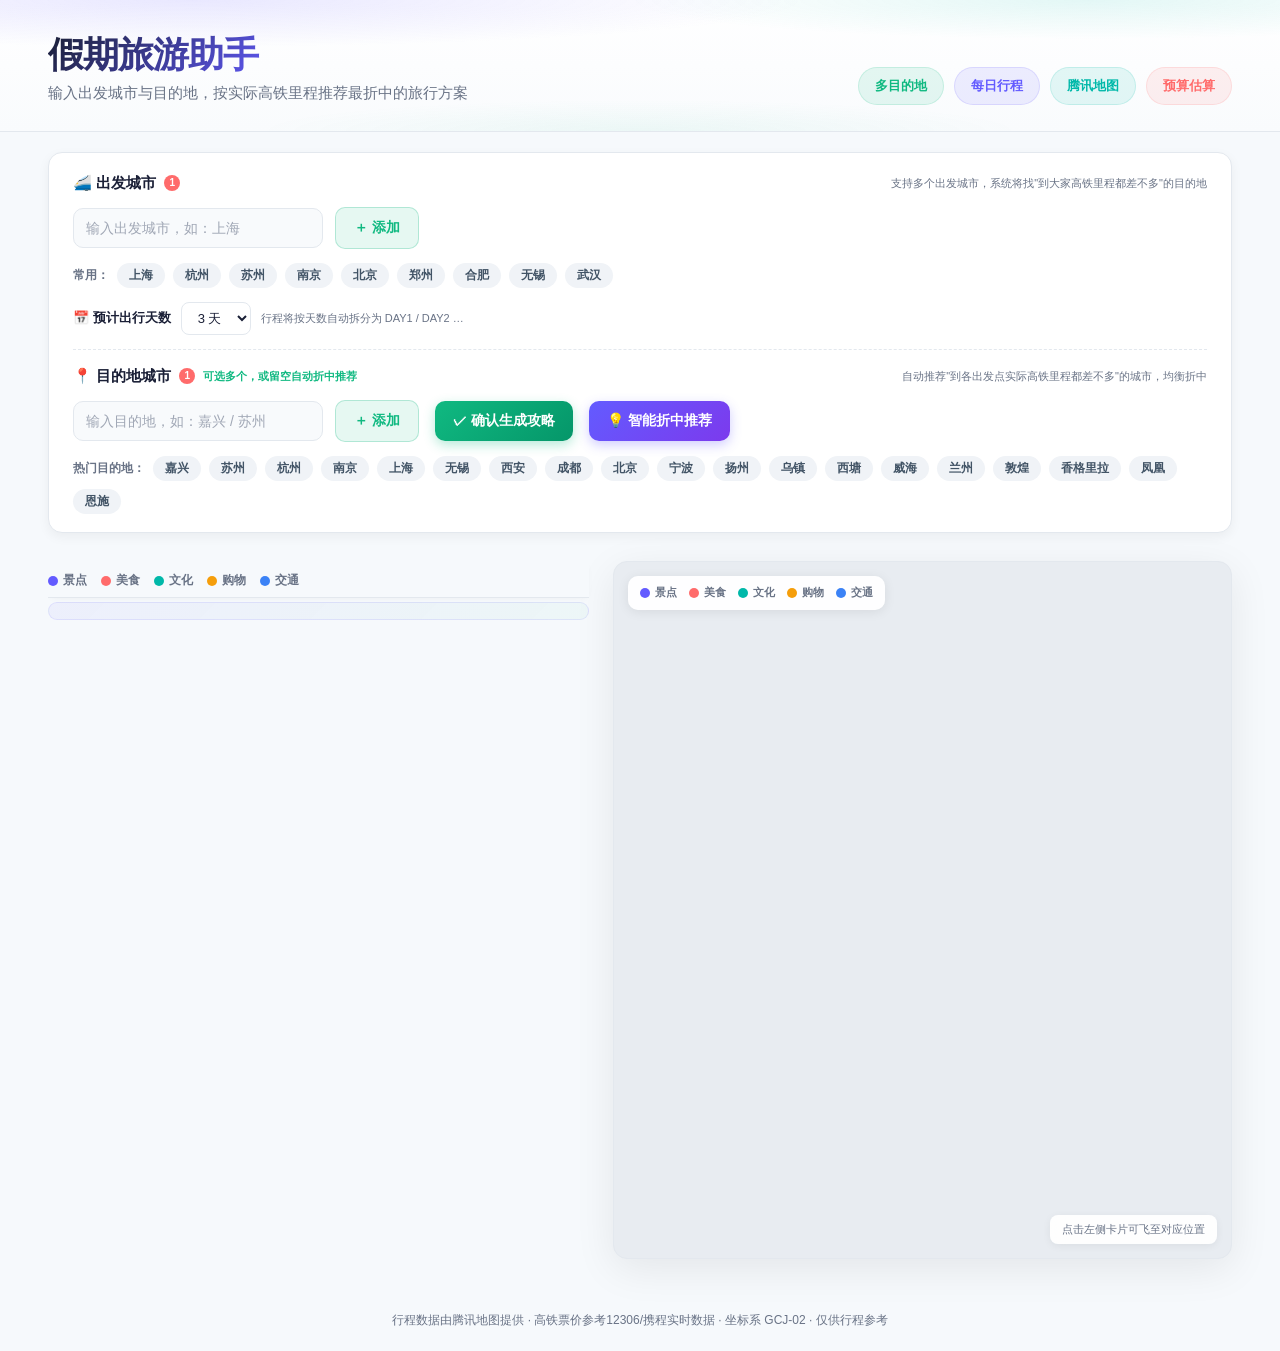
==== travel-assistant/index.html @ 9df33717 "Content: add 10 new destination cities (乌兰察布/朔州/武威/伊春/黑河/白山/阳江/清远/来宾/玉林) - 226 to 236 cities" ====
<!DOCTYPE html>
<html lang="zh-CN">
<head>
<meta charset="utf-8">
<meta name="viewport" content="width=device-width,initial-scale=1.0,maximum-scale=1.0,user-scalable=no,viewport-fit=cover">
<title>假期旅游助手</title>
<script src="https://map.qq.com/api/gljs?v=1&key=KHYBZ-3HXK6-KZRS2-ML4UZ-SIZNO-HCFS4"></script>
<style>
*{margin:0;padding:0;box-sizing:border-box}
:root{
  --bg:#f6f9fc;--surface:#fff;--text:#1a1f36;--text-2:#425466;--muted:#697386;
  --border:#e3e8ee;--shadow:0 4px 12px rgba(0,0,0,.05);--shadow-lg:0 10px 40px rgba(0,0,0,.08);
  --r:14px;--r-s:8px;
  --c-scenic:#635BFF;--c-food:#FF6B6B;--c-culture:#00B8A9;--c-shopping:#F59E0B;--c-transport:#3B82F6;
  --c-best:#635BFF;--c-earth:#10B981;
}
body{font-family:-apple-system,BlinkMacSystemFont,'Segoe UI',Roboto,'PingFang SC','Microsoft YaHei',sans-serif;background:var(--bg);color:var(--text);line-height:1.6;overflow-x:hidden;touch-action:manipulation;-webkit-text-size-adjust:100%;-webkit-user-select:none;user-select:none}

/* ===== Banner ===== */
.banner{
  background:
    radial-gradient(ellipse 80% 60% at 15% 0%,rgba(99,91,255,.14),transparent 60%),
    radial-gradient(ellipse 60% 50% at 85% 0%,rgba(0,184,169,.11),transparent 60%),
    radial-gradient(ellipse 50% 40% at 50% 100%,rgba(16,185,129,.06),transparent 60%),
    linear-gradient(180deg,#fff 0%,#f9fbfd 100%);
  border-bottom:1px solid var(--border);padding:34px 48px 26px;
}
.banner-inner{max-width:1400px;margin:0 auto;display:flex;justify-content:space-between;align-items:flex-end;gap:24px;flex-wrap:wrap}
.banner h1{font-size:36px;font-weight:800;letter-spacing:-1px;background:linear-gradient(135deg,#1a1f36 0%,#635BFF 60%,#10B981 100%);-webkit-background-clip:text;-webkit-text-fill-color:transparent;background-clip:text;line-height:1.15}
.banner .sub{font-size:15px;color:var(--muted);margin-top:6px;font-weight:500}
.badges{display:flex;gap:10px;flex-shrink:0}
.badge{padding:8px 16px;border-radius:100px;font-size:13px;font-weight:700;display:inline-flex;align-items:center;gap:6px;border:1px solid transparent;transition:transform .2s}
.badge:hover{transform:translateY(-2px)}
.badge-days{background:rgba(99,91,255,.1);color:#635BFF;border-color:rgba(99,91,255,.15)}
.badge-pois{background:rgba(0,184,169,.1);color:#00B8A9;border-color:rgba(0,184,169,.15)}
.badge-budget{background:rgba(255,107,107,.1);color:#FF6B6B;border-color:rgba(255,107,107,.15)}
.badge-multi{background:rgba(16,185,129,.1);color:#10B981;border-color:rgba(16,185,129,.15)}

/* ===== 选择面板 ===== */
.picker{padding:20px 48px 8px}
.picker-inner{max-width:1400px;margin:0 auto;background:var(--surface);border:1px solid var(--border);border-radius:var(--r);box-shadow:var(--shadow);padding:18px 24px}
.picker-row{display:flex;flex-direction:column;gap:4px;margin-bottom:14px}
.picker-row:last-of-type{margin-bottom:0}
.picker-row-label{display:flex;align-items:center;gap:8px}
.picker-row-label h2{font-size:15px;font-weight:700;color:var(--text)}
.need{display:inline-flex;align-items:center;justify-content:center;width:16px;height:16px;border-radius:50%;background:#FF6B6B;color:#fff;font-size:10px;font-weight:800}
.picker-optional{font-size:11px;color:#10B981;font-weight:700}
.picker-hint{font-size:11px;color:var(--muted);font-weight:500;margin-left:auto}
.fields{display:flex;gap:12px;flex-wrap:wrap;align-items:center;margin-top:8px}
.field-input-wrap{position:relative;flex:1;min-width:180px;max-width:250px}
.field-input{width:100%;padding:11px 12px;border:1px solid var(--border);border-radius:10px;font-size:14px;color:var(--text);background:#f8fafc;outline:none;transition:all .2s;font-family:inherit}
.field-input:focus{border-color:var(--c-best);background:#fff;box-shadow:0 0 0 3px rgba(99,91,255,.12)}
.field-input::placeholder{color:#a0a7b5}
.btn{display:inline-flex;align-items:center;gap:6px;padding:11px 18px;border:none;border-radius:10px;font-size:14px;font-weight:700;font-family:inherit;cursor:pointer;transition:all .2s}
.btn-primary{background:linear-gradient(135deg,#635BFF,#7C3AED);color:#fff;box-shadow:0 4px 12px rgba(99,91,255,.3)}
.btn-primary:hover{transform:translateY(-1px);box-shadow:0 6px 18px rgba(99,91,255,.4)}
.btn-confirm{background:linear-gradient(135deg,#10B981,#059669);color:#fff;box-shadow:0 4px 12px rgba(16,185,129,.3)}
.btn-confirm:hover{transform:translateY(-1px);box-shadow:0 6px 18px rgba(16,185,129,.4)}
.add-btn{background:rgba(16,185,129,.1);color:#10B981;border:1px solid rgba(16,185,129,.25)}
.add-btn:hover{background:rgba(16,185,129,.18)}
.add-btn:disabled{opacity:.4;cursor:not-allowed}
.chips{display:flex;align-items:center;gap:8px;margin-top:10px;flex-wrap:wrap}
.chips-label{font-size:12px;color:var(--muted);font-weight:600}
.days-row{display:flex;align-items:center;gap:10px;margin-top:10px;flex-wrap:wrap}
.days-label{font-size:13px;font-weight:700;color:var(--text)}
.days-input{padding:7px 12px;border:1px solid var(--border);border-radius:8px;font-size:13px;color:var(--text);background:#fff;outline:none;cursor:pointer;font-family:inherit}
.days-input:focus{border-color:var(--c-best);box-shadow:0 0 0 3px rgba(99,91,255,.12)}
.days-hint{font-size:11px;color:var(--muted)}
.chip{padding:4px 12px;border-radius:100px;font-size:12px;font-weight:600;background:#f0f3f7;color:var(--text-2);border:none;cursor:pointer;transition:all .2s}
.chip:hover{background:rgba(99,91,255,.12);color:var(--c-best)}
.chip.recommend{position:relative}
.chip.recommend::after{content:"推荐";position:absolute;top:-8px;right:-6px;font-size:9px;font-weight:800;background:linear-gradient(135deg,#10B981,#0EA5E9);color:#fff;padding:1px 6px;border-radius:100px}

/* ===== 推荐结果 ===== */
.result{padding:16px 48px}
.result-inner{max-width:1400px;margin:0 auto;background:linear-gradient(135deg,rgba(99,91,255,.06),rgba(16,185,129,.05));border:1px solid rgba(99,91,255,.15);border-radius:var(--r);padding:20px 24px}
.result-hd{display:flex;align-items:center;gap:14px;flex-wrap:wrap;margin-bottom:12px}
.result-badge{display:inline-flex;align-items:center;gap:6px;padding:6px 14px;background:linear-gradient(135deg,#635BFF,#7C3AED);color:#fff;border-radius:100px;font-size:13px;font-weight:700}
.result-title{font-size:20px;font-weight:800;color:var(--text)}
.result-sub{font-size:13px;color:var(--muted);margin-top:2px}
.result-metrics{display:flex;gap:16px;flex-wrap:wrap;margin-top:8px}
.rm{display:flex;flex-direction:column;padding:10px 18px;background:rgba(255,255,255,.8);border-radius:10px;border:1px solid rgba(99,91,255,.12)}
.rm b{font-size:20px;color:var(--text);font-weight:800}
.rm span{font-size:11px;color:var(--muted);font-weight:600}
.hidden{display:none!important}

/* ===== 对比表格 ===== */
.compare{padding:16px 48px 0}
.compare-inner{max-width:1400px;margin:0 auto;background:var(--surface);border:1px solid var(--border);border-radius:var(--r);box-shadow:var(--shadow);overflow:hidden}
.cmp-hd{display:flex;align-items:center;justify-content:space-between;padding:14px 20px;cursor:pointer;user-select:none;transition:background .2s}
.cmp-hd:hover{background:#f8fafc}
.cmp-title{font-size:16px;font-weight:700;color:var(--text)}
.cmp-arrow{font-size:12px;color:var(--muted);font-weight:600;transition:transform .2s}
.cmp-body{overflow:hidden;transition:max-height .3s ease}
.cmp-body.collapsed{max-height:0}
.cmp-body .cmp-inner{padding:0 8px 8px}
table{width:100%;border-collapse:separate;border-spacing:0;background:var(--surface);border:1px solid var(--border);border-radius:var(--r);overflow:hidden;box-shadow:var(--shadow)}
th,td{padding:13px 16px;font-size:14px;text-align:left;border-bottom:1px solid var(--border)}
th{background:#f8fafc;color:var(--muted);font-weight:700;font-size:12px;letter-spacing:.3px}
tbody tr:last-child td{border-bottom:none}
tbody tr:hover{background:#fafcff}
tbody tr.best-row{background:rgba(99,91,255,.05)}
.best-tag{display:inline-block;padding:2px 10px;border-radius:100px;font-size:11px;font-weight:700;background:linear-gradient(135deg,#635BFF,#7C3AED);color:#fff;margin-left:6px}
.score-bar{width:70px;height:8px;background:#eef1f6;border-radius:99px;overflow:hidden;display:inline-block;vertical-align:middle;margin-left:8px}
.score-fill{height:100%;background:linear-gradient(90deg,#635BFF,#7C3AED);border-radius:99px}
.green{color:#10B981;font-weight:700}
.red{color:#FF6B6B;font-weight:700}

/* ===== 主内容区 ===== */
.main{display:flex;gap:20px;padding:20px 48px 32px;max-width:1400px;margin:0 auto;height:calc(100vh - 150px);min-height:500px}
.tl-panel{width:46%;max-width:600px;overflow-y:auto;padding-right:4px}
.tl-panel::-webkit-scrollbar{width:6px}
.tl-panel::-webkit-scrollbar-track{background:transparent}
.tl-panel::-webkit-scrollbar-thumb{background:var(--border);border-radius:3px}
.tl-sticky-hdr{position:sticky;top:0;z-index:20;background:var(--bg);padding:4px 0 6px;margin-bottom:0;border-bottom:1px solid var(--border);box-shadow:0 2px 8px -4px rgba(0,0,0,.08)}
.day-hdr{margin-bottom:6px}
.day-hdr h2{font-size:22px;font-weight:700;letter-spacing:-.5px}
.day-hdr .theme{font-size:14px;color:var(--muted);margin-top:2px}
.day-budget{display:inline-block;margin-top:6px;padding:4px 14px;background:rgba(99,91,255,.08);color:#635BFF;border-radius:100px;font-size:13px;font-weight:700}
.legend{display:flex;gap:14px;margin-bottom:0;flex-wrap:wrap}
.legend-item{display:flex;align-items:center;gap:5px;font-size:12px;color:var(--muted);font-weight:600}
.legend-dot{width:10px;height:10px;border-radius:50%;flex-shrink:0}
.tl-list{display:flex;flex-direction:column;gap:7px;position:relative}

/* ===== DAY 分段头 ===== */
.seg-head{display:flex;align-items:center;justify-content:space-between;padding:6px 12px;background:linear-gradient(135deg,rgba(99,91,255,.08),rgba(16,185,129,.05));border:1px solid rgba(99,91,255,.15);border-radius:8px;margin-bottom:1px}
.seg-day{font-size:12px;font-weight:800;color:#635BFF;letter-spacing:.5px}
.seg-meta{font-size:10px;color:var(--muted);font-weight:600}

/* ===== Card ===== */
.card{display:flex;gap:10px;padding:9px 12px 9px 13px;background:linear-gradient(135deg,color-mix(in srgb,var(--cc) 3%,#fff),#fff 50%);border:1px solid var(--border);border-left:2.5px solid var(--cc);border-radius:10px;cursor:pointer;transition:all .22s cubic-bezier(.4,0,.2,1);position:relative;overflow:hidden;animation:slideIn .35s ease-out forwards;opacity:0;box-shadow:var(--shadow)}
@keyframes slideIn{from{opacity:0;transform:translateY(10px)}to{opacity:1;transform:translateY(0)}}
.card::after{content:"";position:absolute;inset:0;background:radial-gradient(140% 120% at 0% 0%,color-mix(in srgb,var(--cc) 8%,transparent),transparent 55%);opacity:0;transition:opacity .22s;pointer-events:none}
.card:hover{transform:translateY(-1.5px);box-shadow:0 6px 20px -6px color-mix(in srgb,var(--cc) 30%,rgba(0,0,0,.12)),0 8px 24px rgba(0,0,0,.05)}
.card:hover::after{opacity:1}
.card:active{transform:translateY(0) scale(.995)}
.card.active{box-shadow:0 0 0 2px color-mix(in srgb,var(--cc) 55%,transparent),0 8px 22px -6px color-mix(in srgb,var(--cc) 35%,rgba(0,0,0,.15));transform:translateY(-1px)}
.card.free-day{background:repeating-linear-gradient(45deg,color-mix(in srgb,var(--cc) 4%,#fff),color-mix(in srgb,var(--cc) 4%,#fff) 8px,rgba(0,0,0,.008) 8px,rgba(0,0,0,.008) 16px);border-left-color:#c4cbd6;cursor:default}
.card.free-day:hover{transform:none;box-shadow:var(--shadow)}
.card.free-day .goto{display:none}
.card .goto{position:absolute;top:7px;right:7px;font-size:9px;font-weight:700;color:var(--muted);display:inline-flex;align-items:center;gap:3px;padding:2px 6px;border-radius:100px;background:rgba(0,0,0,.03);opacity:0;transform:translateX(4px);transition:all .2s}
.card:hover .goto{opacity:1;transform:translateX(0);color:var(--cc)}
.card-l{flex-shrink:0;display:flex;flex-direction:column;align-items:center;width:48px;padding-top:1px}
.t-badge{font-size:11px;font-weight:800;color:var(--text);white-space:nowrap;font-variant-numeric:tabular-nums;letter-spacing:.3px}
.t-sub{font-size:8px;color:var(--muted);font-weight:600;margin-top:0}
.t-dot{width:10px;height:10px;border-radius:50%;background:var(--cc);border:2px solid #fff;box-shadow:0 0 0 1.5px var(--cc),0 1px 3px rgba(0,0,0,.15);margin-top:5px;flex-shrink:0}
.card-l::before{content:"";width:1.5px;flex:1;min-height:8px;margin-top:4px;background:linear-gradient(180deg,color-mix(in srgb,var(--cc) 35%,transparent),transparent);border-radius:1px}
.card-m{flex:1;min-width:0}
.card-top{display:flex;align-items:center;gap:6px;margin-bottom:3px;flex-wrap:wrap}
.cat-tag{display:inline-flex;align-items:center;gap:4px;padding:2px 8px;border-radius:100px;font-size:9px;font-weight:700;letter-spacing:.3px;border:1px solid color-mix(in srgb,var(--cc) 22%,transparent)}
.seq-num{display:inline-flex;align-items:center;justify-content:center;width:18px;height:18px;border-radius:6px;background:linear-gradient(135deg,var(--cc),color-mix(in srgb,var(--cc) 60%,#000));color:#fff;font-size:10px;font-weight:800;flex-shrink:0;box-shadow:0 2px 5px -1px color-mix(in srgb,var(--cc) 60%,transparent)}
.p-name{font-size:14px;font-weight:800;color:var(--text);letter-spacing:-.2px}
.p-desc{font-size:11px;color:var(--text-2);line-height:1.45;margin-bottom:5px}
.transit-line{display:inline-flex;align-items:center;gap:5px;margin-bottom:4px;padding:2px 8px;background:linear-gradient(135deg,rgba(59,130,246,.08),rgba(59,130,246,.03));border:1px solid rgba(59,130,246,.14);border-radius:100px;font-size:10px;color:#2563EB;font-weight:600}
.card-bot{display:flex;gap:6px;flex-wrap:wrap;align-items:center;margin-top:1px}
.chip-line{display:inline-flex;align-items:center;gap:4px;padding:2px 7px;border-radius:100px;background:rgba(0,0,0,.03);font-size:10px;color:var(--text-2);font-weight:600}
.chip-line .ico{opacity:.75}
.chip-line.budget{background:color-mix(in srgb,var(--cc) 9%,transparent);color:var(--cc)}
.meta{font-size:11px;color:var(--muted);font-weight:500}
.meta-b{color:var(--text);font-weight:700}
.day-total{margin-top:4px;padding:8px 12px;background:linear-gradient(135deg,rgba(99,91,255,.06),rgba(16,185,129,.04));border:1px solid rgba(99,91,255,.12);border-radius:var(--r);display:flex;justify-content:space-between;align-items:center}
.day-total span{font-size:11px;color:var(--muted);font-weight:600}
.day-total b{font-size:15px;color:#635BFF;font-weight:800}

/* ===== Map ===== */
.map-wrap{flex:1;min-width:400px;position:relative;border-radius:var(--r);overflow:hidden;box-shadow:var(--shadow-lg);border:1px solid var(--border);background:#e8ecf1}
#map{width:100%;height:100%}
.map-legend{position:absolute;top:14px;left:14px;background:rgba(255,255,255,.95);backdrop-filter:blur(10px);padding:8px 12px;border-radius:10px;box-shadow:0 2px 12px rgba(0,0,0,.08);z-index:10;display:flex;gap:12px;flex-wrap:wrap}
.map-legend .legend-item{font-size:11px}
.map-tip{position:absolute;bottom:14px;right:14px;background:rgba(255,255,255,.92);backdrop-filter:blur(8px);padding:6px 12px;border-radius:8px;font-size:11px;color:var(--muted);z-index:10;box-shadow:0 2px 8px rgba(0,0,0,.06)}

/* ===== 折中概览地图 ===== */
.ov-hd{display:flex;align-items:center;gap:10px;margin-bottom:10px;flex-wrap:wrap}
.ov-title{font-size:15px;font-weight:800;color:var(--text)}
.ov-cap{font-size:12px;color:var(--muted);font-weight:500}
.ov-map{width:100%;height:340px;border-radius:var(--r);overflow:hidden;border:1px solid var(--border);background:#e8ecf1;position:relative}
.ov-legend{position:absolute;top:10px;left:10px;background:rgba(255,255,255,.95);backdrop-filter:blur(8px);padding:6px 10px;border-radius:8px;box-shadow:0 2px 8px rgba(0,0,0,.08);z-index:10;display:flex;gap:12px;flex-wrap:wrap;font-size:11px}
.ov-legend .legend-item{font-size:11px}

/* ===== 候选目的地 ===== */
.cand-wrap{margin-top:14px;padding-top:14px;border-top:1px dashed var(--border)}
.cand-label{font-size:12px;color:var(--muted);font-weight:600;margin-bottom:10px}
.cand-list{display:flex;gap:12px;flex-wrap:wrap}
.cand{flex:1;min-width:180px;max-width:260px;padding:12px 16px;background:var(--surface);border:1px solid var(--border);border-radius:12px;cursor:pointer;transition:all .2s;text-align:left;font-family:inherit}
.cand:hover{border-color:rgba(99,91,255,.4);transform:translateY(-1px);box-shadow:var(--shadow)}
.cand.active{border-color:#635BFF;box-shadow:0 0 0 2px rgba(99,91,255,.18);background:rgba(99,91,255,.04)}
.cand span{display:block}
.cand .cand-name{font-size:15px;font-weight:800;color:var(--text);display:flex;align-items:center;gap:6px}
.cand .cand-theme{font-size:11px;color:var(--muted);margin-top:2px}
.cand .cand-meta{font-size:11px;color:var(--text-2);margin-top:6px;font-weight:600}
.cand .cand-tag{display:inline-block;padding:1px 8px;border-radius:100px;font-size:10px;font-weight:800;background:linear-gradient(135deg,#635BFF,#7C3AED);color:#fff;margin-left:auto}

/* ===== Footer ===== */
.footer{padding:20px 48px;text-align:center;font-size:12px;color:var(--muted);max-width:1400px;margin:0 auto}

/* ===== Responsive ===== */
@media(max-width:900px){
  .banner{padding:24px 20px}.banner h1{font-size:24px}
  .picker{padding:16px 20px}.result{padding:12px 20px}.compare{padding:12px 20px}
  .main{flex-direction:column;padding:16px 20px;height:auto}
  .tl-panel{width:100%;max-width:none;max-height:450px}
  .map-wrap{min-width:0;height:400px}
  .field-input-wrap{min-width:150px;max-width:100%;flex:1 1 100%}
  .picker-hint{display:none}
  th,td{padding:10px 10px;font-size:12px}
  /* 卡片信息完整显示，不截断不隐藏 */
  .card{overflow:visible}
  .card .goto{opacity:.7;transform:none}
  .p-desc{white-space:normal;word-break:break-word}
  .card-bot{flex-wrap:wrap}
  .card-l{width:42px}
  .t-badge{font-size:10px}
  .t-sub{font-size:7px}
  .p-name{font-size:13px}
  .seq-num{width:16px;height:16px;font-size:10px;border-radius:6px}
  .cat-tag{padding:2px 8px;font-size:9px}
  .chip-line{padding:2px 6px;font-size:9px}
  .seg-head{padding:5px 10px}
  .seg-day{font-size:11px}
  .seg-meta{font-size:9px}
  .day-hdr h2{font-size:18px}
  .day-hdr .theme{font-size:12px}
  .day-budget{font-size:11px;padding:3px 10px;margin-top:4px}
  .legend{gap:10px}
  .legend-item{font-size:10px}
}
@media(max-width:480px){
  .banner{padding:18px 14px}.banner h1{font-size:20px}
  .picker{padding:12px 14px}.result{padding:10px 14px}.compare{padding:10px 14px}
  .main{padding:10px 12px 20px}
  .tl-panel{max-height:380px}
  .map-wrap{height:320px}
  .card{padding:7px 10px 7px 11px;gap:7px}
  .card-l{width:38px}
  .p-name{font-size:12px}
  .p-desc{font-size:10px}
  .chip-line{font-size:8px;padding:1px 5px}
}
</style>
</head>
<body>

<header class="banner">
  <div class="banner-inner">
    <div>
      <h1>假期旅游助手</h1>
      <p class="sub">输入出发城市与目的地，按实际高铁里程推荐最折中的旅行方案</p>
    </div>
    <div class="badges">
      <span class="badge badge-multi">多目的地</span>
      <span class="badge badge-days">每日行程</span>
      <span class="badge badge-pois">腾讯地图</span>
      <span class="badge badge-budget">预算估算</span>
    </div>
  </div>
</header>

<!-- ===== 出发城市选择 ===== -->
<section class="picker">
  <div class="picker-inner">
    <div class="picker-row">
      <div class="picker-row-label">
        <h2>🚄 出发城市</h2><span class="need">1</span>
        <span class="picker-hint">支持多个出发城市，系统将找"到大家高铁里程都差不多"的目的地</span>
      </div>
      <div class="fields" id="origin-fields">
        <div class="field-input-wrap">
          <input type="text" class="field-input origin-input" placeholder="输入出发城市，如：上海" maxlength="8">
        </div>
        <button class="btn add-btn" id="add-origin">＋ 添加</button>
      </div>
      <div class="chips">
        <span class="chips-label">常用：</span>
        <button class="chip" data-val="上海" data-kind="origin">上海</button>
        <button class="chip" data-val="杭州" data-kind="origin">杭州</button>
        <button class="chip" data-val="苏州" data-kind="origin">苏州</button>
        <button class="chip" data-val="南京" data-kind="origin">南京</button>
        <button class="chip" data-val="北京" data-kind="origin">北京</button>
        <button class="chip" data-val="郑州" data-kind="origin">郑州</button>
        <button class="chip" data-val="合肥" data-kind="origin">合肥</button>
        <button class="chip" data-val="无锡" data-kind="origin">无锡</button>
        <button class="chip" data-val="武汉" data-kind="origin">武汉</button>
      </div>
      <!-- 预计出行天数 -->
      <div class="days-row">
        <span class="days-label">📅 预计出行天数</span>
        <select class="days-input" id="days-input">
          <option value="1">1 天</option>
          <option value="2">2 天</option>
          <option value="3" selected>3 天</option>
          <option value="4">4 天</option>
          <option value="5">5 天</option>
        </select>
        <span class="days-hint">行程将按天数自动拆分为 DAY1 / DAY2 …</span>
      </div>
    </div>

    <div class="picker-row" style="border-top:1px dashed var(--border);padding-top:14px">
      <div class="picker-row-label">
        <h2>📍 目的地城市</h2><span class="need">1</span>
        <span class="picker-optional">可选多个，或留空自动折中推荐</span>
        <span class="picker-hint">自动推荐"到各出发点实际高铁里程都差不多"的城市，均衡折中</span>
      </div>
      <div class="fields" id="dest-fields">
        <div class="field-input-wrap">
          <input type="text" class="field-input dest-input" placeholder="输入目的地，如：嘉兴 / 苏州" maxlength="8">
        </div>
        <button class="btn add-btn" id="add-dest">＋ 添加</button>
        <button class="btn btn-confirm" id="confirm-dest" style="margin-left:4px">✓ 确认生成攻略</button>
        <button class="btn btn-primary" id="calc-btn" style="margin-left:4px">💡 智能折中推荐</button>
      </div>
      <div class="chips">
        <span class="chips-label">热门目的地：</span>
        <button class="chip" data-val="嘉兴" data-kind="dest">嘉兴</button>
        <button class="chip" data-val="苏州" data-kind="dest">苏州</button>
        <button class="chip" data-val="杭州" data-kind="dest">杭州</button>
        <button class="chip" data-val="南京" data-kind="dest">南京</button>
        <button class="chip" data-val="上海" data-kind="dest">上海</button>
        <button class="chip" data-val="无锡" data-kind="dest">无锡</button>
        <button class="chip" data-val="西安" data-kind="dest">西安</button>
        <button class="chip" data-val="成都" data-kind="dest">成都</button>
        <button class="chip" data-val="北京" data-kind="dest">北京</button>
        <button class="chip" data-val="宁波" data-kind="dest">宁波</button>
        <button class="chip" data-val="扬州" data-kind="dest">扬州</button>
        <button class="chip" data-val="乌镇" data-kind="dest">乌镇</button>
        <button class="chip" data-val="西塘" data-kind="dest">西塘</button>
        <button class="chip" data-val="威海" data-kind="dest">威海</button>
        <button class="chip" data-val="兰州" data-kind="dest">兰州</button>
        <button class="chip" data-val="敦煌" data-kind="dest">敦煌</button>
        <button class="chip" data-val="香格里拉" data-kind="dest">香格里拉</button>
        <button class="chip" data-val="凤凰" data-kind="dest">凤凰</button>
        <button class="chip" data-val="恩施" data-kind="dest">恩施</button>
      </div>
    </div>
  </div>
</section>

<!-- ===== 推荐结果 ===== -->
<section class="result hidden" id="result-section">
  <div class="result-inner">
    <div class="result-hd">
      <span class="result-badge" id="result-badge">✨ 推荐方案</span>
      <div>
        <div class="result-title" id="result-title"></div>
        <div class="result-sub" id="result-sub"></div>
      </div>
    </div>
    <div class="result-metrics" id="result-metrics"></div>
    <!-- 候选目的地（2-3个备选，可点击切换） -->
    <div class="cand-wrap" id="cand-wrap">
      <div class="cand-label">🎯 备选目的地（点击切换查看行程与地图）</div>
      <div class="cand-list" id="cand-list"></div>
    </div>
  </div>
  <!-- 折中概览地图：各出发点 + 推荐目的地 连线 -->
  <div class="result-inner" id="overview-map-wrap" style="margin-top:12px">
    <div class="ov-hd">
      <span class="ov-title">🗺️ 折中概览</span>
      <span class="ov-cap" id="overview-cap">各出发点 ←→ 推荐目的地的连线</span>
    </div>
    <div class="ov-map" id="overview-map"></div>
  </div>
</section>

<!-- ===== 对比表格 ===== -->
<section class="compare hidden" id="compare-section">
  <div class="compare-inner">
    <div class="cmp-hd" id="cmp-toggle" role="button">
      <span class="cmp-title">📊 方案对比</span>
      <span class="cmp-arrow" id="cmp-arrow">▾ 收起</span>
    </div>
    <div class="cmp-body collapsed" id="cmp-body">
      <table>
        <thead>
          <tr>
            <th>目的地</th>
            <th>各出发点里程(单程)</th>
            <th>平均高铁里程</th>
            <th>平均高铁耗时</th>
            <th>距离均衡综合分</th>
          </tr>
        </thead>
        <tbody id="compare-body"></tbody>
      </table>
    </div>
  </div>
</section>

<main class="main">
  <aside class="tl-panel">
    <div class="tl-sticky-hdr">
      <div class="day-hdr" id="day-hdr"></div>
      <div class="legend" id="legend">
        <div class="legend-item"><span class="legend-dot" style="background:#635BFF"></span>景点</div>
        <div class="legend-item"><span class="legend-dot" style="background:#FF6B6B"></span>美食</div>
        <div class="legend-item"><span class="legend-dot" style="background:#00B8A9"></span>文化</div>
        <div class="legend-item"><span class="legend-dot" style="background:#F59E0B"></span>购物</div>
        <div class="legend-item"><span class="legend-dot" style="background:#3B82F6"></span>交通</div>
      </div>
    </div>
    <div class="tl-list" id="tl-list"></div>
    <div class="day-total" id="day-total"></div>
  </aside>
  <section class="map-wrap">
    <div id="map"></div>
    <div class="map-legend">
      <div class="legend-item"><span class="legend-dot" style="background:#635BFF"></span>景点</div>
      <div class="legend-item"><span class="legend-dot" style="background:#FF6B6B"></span>美食</div>
      <div class="legend-item"><span class="legend-dot" style="background:#00B8A9"></span>文化</div>
      <div class="legend-item"><span class="legend-dot" style="background:#F59E0B"></span>购物</div>
      <div class="legend-item"><span class="legend-dot" style="background:#3B82F6"></span>交通</div>
    </div>
    <div class="map-tip">点击左侧卡片可飞至对应位置</div>
  </section>
</main>

<div class="footer">行程数据由腾讯地图提供 · 高铁票价参考12306/携程实时数据 · 坐标系 GCJ-02 · 仅供行程参考</div>

<script>
/* ============================================================
   核心数据
   ============================================================ */

/* 类别配色 */
var cats = {
  scenic:{name:"景点",color:"#635BFF",bg:"rgba(99,91,255,.1)"},
  food:{name:"美食",color:"#FF6B6B",bg:"rgba(255,107,107,.1)"},
  culture:{name:"文化",color:"#00B8A9",bg:"rgba(0,184,169,.1)"},
  shopping:{name:"购物",color:"#F59E0B",bg:"rgba(245,158,11,.1)"},
  transport:{name:"交通",color:"#3B82F6",bg:"rgba(59,130,246,.1)"}
};

/* 目的地 POI 行程库（简化版核心行程）
   key = 目的地城市名，pois 为一日游核心行程 */
var destPOIs = {
  "苏州": {
    theme:"江南园林 · 古镇水乡",
    pois:[
      {time:"09:00",name:"苏州站",cat:"transport",lat:31.329503,lng:120.610815,addr:"姑苏区苏站路27号",budget:0,dur:"到达",transit:"高铁到达,地铁/公交前往拙政园"},
      {time:"09:45",name:"拙政园",cat:"scenic",lat:31.324178,lng:120.628761,addr:"姑苏区东北街178号",budget:80,dur:"2h",desc:"中国四大名园之首，江南园林典范。亭台楼阁、回廊曲折、假山池沼，移步换景的经典之作。"},
      {time:"12:00",name:"平江路",cat:"food",lat:31.314122,lng:120.633761,addr:"姑苏区平江街道",budget:60,dur:"2h",desc:"「一条平江路，半部姑苏史」。沿河老街，苏州评弹、鸡头米、桂花糕、糖粥，市井烟火里品姑苏。"},
      {time:"14:30",name:"观前街",cat:"shopping",lat:31.312000,lng:120.623000,addr:"姑苏区观前街",budget:80,dur:"1.5h",desc:"苏州最繁华商业中心，百年老字号云集，采芝斋、黄天源等苏式点心不可错过。"},
      {time:"16:00",name:"虎丘",cat:"scenic",lat:31.337000,lng:120.589000,addr:"姑苏区虎丘路",budget:70,dur:"2h",desc:"「先见虎丘塔，后见姑苏城」。千年云岩寺塔斜而不倒，剑池、千人石见证吴越春秋。"},
      {time:"18:30",name:"山塘街",cat:"food",lat:31.322000,lng:120.601000,addr:"姑苏区山塘街",budget:60,dur:"1.5h",desc:"「七里山塘到虎丘」。红灯笼下的小桥流水，夜晚乘船赏灯最是惬意。"}
    ]
  },
  "杭州": {
    theme:"西湖诗画 · 禅意山水",
    pois:[
      {time:"09:00",name:"杭州东站",cat:"transport",lat:30.291331,lng:120.212998,addr:"上城区天城路1号",budget:0,dur:"到达",transit:"高铁到达,地铁1号线直达"},
      {time:"10:00",name:"西湖·断桥",cat:"scenic",lat:30.260000,lng:120.152000,addr:"西湖区北山街",budget:0,dur:"2h",desc:"「水光潋滟晴方好」。漫步白堤断桥，远眺雷峰塔与三潭印月，体会江南最温柔的湖光。"},
      {time:"12:30",name:"河坊街",cat:"food",lat:30.243000,lng:120.168000,addr:"上城区河坊街",budget:60,dur:"1.5h",desc:"老杭州风情街，定胜糕、葱包桧、龙须糖，市井美味一网打尽。"},
      {time:"14:00",name:"灵隐寺",cat:"culture",lat:30.240852,lng:120.101379,addr:"西湖区灵隐路法云弄1号",budget:75,dur:"2h",desc:"千年古刹，「云林禅寺」。济公故事发源地，古木森森、钟鼓悠远，飞来峰造像为江南石窟瑰宝。"},
      {time:"16:30",name:"雷峰塔",cat:"scenic",lat:30.231000,lng:120.148000,addr:"西湖区南山路15号",budget:40,dur:"1h",desc:"「雷峰夕照」西湖十景之一，白娘子传说地。登塔俯瞰西湖全景与苏堤。"},
      {time:"18:00",name:"湖滨银泰·夜西湖",cat:"shopping",lat:30.259000,lng:120.160000,addr:"上城区延安路",budget:80,dur:"2h",desc:"湖滨商圈看夜景、观音乐喷泉，西湖畔结束惬意一天。"}
    ]
  },
  "南京": {
    theme:"六朝古都 · 秦淮风月",
    pois:[
      {time:"09:00",name:"南京南站",cat:"transport",lat:31.968730,lng:118.798171,addr:"雨花台区玉兰路98号",budget:0,dur:"到达",transit:"高铁到达,地铁1号线直达"},
      {time:"10:00",name:"中山陵",cat:"scenic",lat:32.056521,lng:118.857000,addr:"玄武区石象路7号",budget:0,dur:"2h",desc:"「中国近代建筑史上第一陵」。392级台阶直上博爱坊，钟山苍翠中瞻仰一代伟人。"},
      {time:"12:30",name:"夫子庙·老门东",cat:"food",lat:32.020726,lng:118.788821,addr:"秦淮区贡院街",budget:60,dur:"2h",desc:"秦淮河畔，鸭血粉丝汤、盐水鸭、蟹黄汤包。夜泊秦淮近酒家，十里秦淮尽显金陵风韵。"},
      {time:"15:00",name:"南京博物院",cat:"culture",lat:32.043000,lng:118.825000,addr:"玄武区中山东路321号",budget:0,dur:"2h",desc:"中国三大博物馆之一，六朝文物瑰宝汇聚，镇馆之宝错银铜牛灯等惊艳世人。"},
      {time:"17:30",name:"总统府",cat:"culture",lat:32.048000,lng:118.790000,addr:"玄武区长江路292号",budget:35,dur:"1.5h",desc:"近现代史的浓缩，从太平天国到民国，六百年风云在此上演。"}
    ]
  },
  "上海": {
    theme:"魔都时尚 · 外滩风情",
    pois:[
      {time:"09:00",name:"上海虹桥站",cat:"transport",lat:31.194106,lng:121.320666,addr:"闵行区申贵路1500号",budget:0,dur:"到达",transit:"高铁到达,地铁2号线直达市区"},
      {time:"10:00",name:"豫园·城隍庙",cat:"scenic",lat:31.226768,lng:121.492209,addr:"黄浦区福佑路168号",budget:40,dur:"2h",desc:"明代古典园林「奇秀甲江南」，小桥流水、雕梁画栋。城隍庙小吃街南翔小笼、蟹壳黄令人垂涎。"},
      {time:"12:30",name:"外滩·陆家嘴",cat:"scenic",lat:31.232091,lng:121.493491,addr:"黄浦区中山东二路",budget:0,dur:"2.5h",desc:"万国建筑博览群+陆家嘴天际线隔江相望，浦东「三件套」与东方明珠同框，魔都精华所在。"},
      {time:"15:30",name:"南京路步行街",cat:"shopping",lat:31.235000,lng:121.478000,addr:"黄浦区南京东路",budget:100,dur:"2h",desc:"「中华商业第一街」。老字号与潮流门店并存，第一食品商店里海派点心琳琅满目。"},
      {time:"18:00",name:"田子坊/新天地",cat:"culture",lat:31.209000,lng:121.470000,addr:"黄浦区泰康路",budget:60,dur:"2h",desc:"石库门里的潮流艺术，弄堂与小店交织，感受上海中西合璧的独特魅力。"}
    ]
  },
  "无锡": {
    theme:"太湖明珠 · 佛光禅境",
    pois:[
      {time:"09:00",name:"无锡站",cat:"transport",lat:31.587920,lng:120.306690,addr:"梁溪区兴昌北路",budget:0,dur:"到达",transit:"高铁到达,地铁/公交前往"},
      {time:"09:45",name:"灵山大佛",cat:"culture",lat:31.430292,lng:120.096391,addr:"滨湖区古竹路",budget:210,dur:"3h",desc:"88米青铜大佛，梵宫气势恢宏。九龙灌浴、五印坛城，世界佛教文化胜地。"},
      {time:"13:30",name:"蠡湖",cat:"scenic",lat:31.521334,lng:120.248347,addr:"滨湖区环湖路1881号",budget:0,dur:"1.5h",desc:"范蠡西施泛舟处，湖光山色，蠡园小巧精致。"},
      {time:"15:00",name:"南长街",cat:"food",lat:31.565000,lng:120.305000,addr:"梁溪区南长街",budget:60,dur:"2h",desc:"古运河畔历史文化街区，无锡酱排骨、小笼包、响油鳝糊，江南味道。"}
    ]
  },
  "西安": {
    theme:"十三朝古都 · 盛世长安",
    pois:[
      {time:"09:00",name:"西安北站",cat:"transport",lat:34.376170,lng:108.938544,addr:"未央区尚新路",budget:0,dur:"到达",transit:"高铁到达,地铁2号线直达"},
      {time:"10:00",name:"大雁塔·大唐不夜城",cat:"culture",lat:34.218221,lng:108.964110,addr:"雁塔区慈恩路1号",budget:30,dur:"2.5h",desc:"玄奘译经之地，大慈恩寺塔巍峨。大唐不夜城金碧辉煌，重现盛唐气象。"},
      {time:"13:00",name:"回民街",cat:"food",lat:34.262198,lng:108.943659,addr:"莲湖区西大街",budget:60,dur:"1.5h",desc:"西北美食天堂，肉夹馍、羊肉泡馍、biangbiang面、镜糕，舌尖上的长安。"},
      {time:"14:30",name:"西安城墙",cat:"scenic",lat:34.264000,lng:108.941000,addr:"碑林区南大街",budget:54,dur:"2h",desc:"世界现存最完整古城墙，可骑行或登城楼俯瞰古城全貌。"},
      {time:"17:00",name:"钟鼓楼",cat:"culture",lat:34.265000,lng:108.940000,addr:"碑林区鼓楼街",budget:60,dur:"1h",desc:"晨钟暮鼓，古城中心的地标，夜景璀璨。"}
    ]
  },
  "北京": {
    theme:"六朝古都 · 故宫红墙",
    pois:[
      {time:"09:00",name:"北京南站",cat:"transport",lat:39.865011,lng:116.379007,addr:"丰台区永外大街车站路",budget:0,dur:"到达",transit:"高铁到达,地铁4号线转"},
      {time:"10:00",name:"故宫博物院",cat:"culture",lat:39.917990,lng:116.397027,addr:"东城区景山前街4号",budget:60,dur:"3h",desc:"世界最大宫殿建筑群，六百年紫禁城。三大殿、珍宝馆、红墙金瓦，震撼人心的中华文明。"},
      {time:"13:30",name:"南锣鼓巷",cat:"food",lat:39.937282,lng:116.403187,addr:"东城区南锣鼓巷",budget:60,dur:"1.5h",desc:"「千年古巷」。胡同、四合院、老北京小吃，豆汁焦圈、炸酱面、糖葫芦。"},
      {time:"15:00",name:"景山公园",cat:"scenic",lat:39.926000,lng:116.399000,addr:"西城区景山西街44号",budget:2,dur:"1h",desc:"登万春亭俯瞰故宫全景，紫禁城中轴线尽收眼底。"},
      {time:"16:30",name:"后海·什刹海",cat:"scenic",lat:39.941000,lng:116.389000,addr:"西城区什刹海",budget:0,dur:"1.5h",desc:"「先有什刹海，后有北京城」。胡同游船，晚霞下品京味。"}
    ]
  },
  "成都": {
    theme:"天府之国 · 巴适慢生活",
    pois:[
      {time:"09:00",name:"成都东站",cat:"transport",lat:30.628834,lng:104.141478,addr:"成华区邛崃山路333号",budget:0,dur:"到达",transit:"高铁到达,地铁直达",desc:"西南交通枢纽，出站即乘地铁2号线至市区。"},
      {time:"10:00",name:"宽窄巷子",cat:"culture",lat:30.663831,lng:104.053640,addr:"青羊区长顺上街127号",budget:0,dur:"2h",desc:"清代满城遗存，宽巷子、窄巷子、井巷子。盖碗茶、掏耳朵，体验最地道的成都慢生活。"},
      {time:"12:30",name:"人民公园·鹤鸣茶社",cat:"food",lat:30.657133,lng:104.057591,addr:"青羊区祠堂街9号",budget:30,dur:"1.5h",desc:"百年茶馆，竹椅盖碗茶配钟水饺。看报发呆晒太阳，成都人的午后特权。"},
      {time:"14:00",name:"春熙路·太古里",cat:"shopping",lat:30.655500,lng:104.077210,addr:"锦江区春熙路",budget:120,dur:"2h",desc:"IFS爬墙熊猫必打卡，太古里开放式街区，潮流时尚与新派川菜汇聚。"},
      {time:"16:30",name:"杜甫草堂",cat:"culture",lat:30.660136,lng:104.028527,addr:"青羊区青华路37号",budget:50,dur:"1.5h",desc:"「安得广厦千万间」。诗圣流寓成都故居，茅屋流水浸润诗韵。"}
    ]
  },
  "嘉兴": {
    theme:"江南水乡 · 南湖红船",
    pois:[
      {time:"08:30",name:"嘉兴南站",cat:"transport",lat:30.691368,lng:120.799025,addr:"南湖区双溪路",budget:20,dur:"到达",transit:"高铁到达,91路公交约30分钟",desc:"高铁到达嘉兴南站。出站后右转步行至公交枢纽站，乘坐 91 路公交车前往南湖景区方向。"},
      {time:"09:15",name:"南湖景区",cat:"scenic",lat:30.753551,lng:120.758610,addr:"南湖区南溪西路1号",budget:60,dur:"2h",transit:"91路公交约30分钟",desc:"江南三大名湖之一，中共一大会址红船在此起航。湖心岛、烟雨楼、红船，感受「轻烟拂渚」的诗画意境。"},
      {time:"11:30",name:"壕股塔",cat:"culture",lat:30.753916,lng:120.753660,addr:"南湖区南溪西路1号",budget:10,dur:"0.5h",transit:"步行约5分钟",desc:"南湖畔千年古塔，七层八角砖塔，登顶可俯瞰南湖全景与嘉兴古城全貌。"},
      {time:"12:00",name:"南湖革命纪念馆",cat:"culture",lat:30.747303,lng:120.761177,addr:"南湖区烟雨路186号",budget:0,dur:"1h",transit:"步行约10分钟",desc:"全国爱国主义教育示范基地，展厅全景式展现中共建党历程，免费参观。"},
      {time:"13:00",name:"五芳斋总店",cat:"food",lat:30.763350,lng:120.753651,addr:"南湖区建国南路286号",budget:50,dur:"1h",transit:"8路公交约15分钟",desc:"百年老字号，嘉兴粽子发源地。鲜肉粽、蛋黄肉粽、豆沙粽——一口咬下糯香四溢。"},
      {time:"14:15",name:"子城遗址公园",cat:"culture",lat:30.760210,lng:120.752925,addr:"南湖区府前街65号",budget:0,dur:"1h",transit:"步行约8分钟",desc:"嘉兴古城发源地，浙江现存最早城墙遗址。免费开放。"},
      {time:"15:30",name:"月河历史街区",cat:"scenic",lat:30.771768,lng:120.750804,addr:"南湖区建国北路22号",budget:0,dur:"1.5h",transit:"步行约15分钟",desc:"京杭大运河畔明清古街区，小桥流水、粉墙黛瓦，嘉兴最完整的水乡古街。"},
      {time:"17:00",name:"粽子文化博物馆",cat:"culture",lat:30.770933,lng:120.750962,addr:"南湖区月河街区中基路35号",budget:20,dur:"0.5h",transit:"步行约3分钟",desc:"国内唯一粽子主题博物馆，从屈原投江到五芳斋百年传承，可体验手工包粽。"},
      {time:"17:45",name:"梅湾街",cat:"shopping",lat:30.753110,lng:120.748800,addr:"南湖区禾兴南路148号",budget:80,dur:"1h",transit:"8路公交约10分钟",desc:"民国风情商业街，老字号商铺、特色小吃汇聚，晚餐推荐品尝嘉兴本帮菜。"},
      {time:"19:00",name:"范蠡湖公园",cat:"scenic",lat:30.754523,lng:120.743298,addr:"南湖区环城南路703号",budget:0,dur:"0.5h",transit:"步行约10分钟",desc:"相传范蠡与西施隐居之地，日落时分湖光树影，浪漫收尾。"},
      {time:"19:45",name:"嘉兴火车站",cat:"transport",lat:30.764279,lng:120.763245,addr:"南湖区城东路",budget:0,dur:"返程",transit:"19路公交约20分钟",desc:"百年火车站，森林中的火车站。复古站台与绿色花园交融，从这里乘车返程。"}
    ]
  },
  "石家庄":{
    theme:"燕赵古韵·桥乡",
    pois:[
      {time:"09:00",name:"石家庄站",cat:"transport",lat:38.01061,lng:114.48444,addr:"",budget:0,dur:"到达",desc:"高铁到达，转公共交通开始游览。",transit:"高铁到达"},
      {time:"09:45",name:"河北博物院",cat:"culture",lat:38.01061,lng:114.48444,addr:"",budget:0,dur:"2h",desc:"长信宫灯等镇馆之宝"},
      {time:"12:30",name:"正定古城",cat:"scenic",lat:37.72248,lng:114.76895,addr:"",budget:60,dur:"2h",desc:"隆兴寺铜铸大佛，千年古郡"},
      {time:"15:00",name:"赵州桥",cat:"scenic",lat:37.72248,lng:114.76895,addr:"",budget:40,dur:"1h",desc:"中国最古老石拱桥，隋代奇迹"},
    ]
  },
  "承德":{
    theme:"皇家园林·外八庙",
    pois:[
      {time:"09:00",name:"承德站",cat:"transport",lat:40.96532,lng:117.95477,addr:"",budget:0,dur:"到达",desc:"高铁到达，转公共交通开始游览。",transit:"高铁到达"},
      {time:"09:45",name:"避暑山庄",cat:"scenic",lat:41.00028,lng:117.93684,addr:"",budget:130,dur:"3.5h",desc:"清代皇家园林，世界文化遗产"},
      {time:"13:30",name:"普陀宗乘之庙",cat:"culture",lat:41.00028,lng:117.93684,addr:"",budget:80,dur:"1.5h",desc:"小布达拉宫，外八庙之冠"},
      {time:"15:30",name:"磬锤峰",cat:"scenic",lat:40.96532,lng:117.95477,addr:"",budget:50,dur:"1h",desc:"棒槌山，承德地标"},
    ]
  },
  "太原":{
    theme:"晋阳古都·三晋文脉",
    pois:[
      {time:"09:00",name:"太原站",cat:"transport",lat:37.86050,lng:112.58762,addr:"",budget:0,dur:"到达",desc:"高铁到达，转公共交通开始游览。",transit:"高铁到达"},
      {time:"09:45",name:"晋祠",cat:"culture",lat:37.70624,lng:112.44693,addr:"",budget:80,dur:"2.5h",desc:"晋阳祠堂园林，宋代彩塑"},
      {time:"13:00",name:"山西博物院",cat:"culture",lat:37.86050,lng:112.58762,addr:"",budget:0,dur:"2h",desc:"青铜器与晋商文化"},
      {time:"15:30",name:"柳巷",cat:"food",lat:37.86050,lng:112.58762,addr:"",budget:50,dur:"1.5h",desc:"刀削面、头脑、剔尖面"},
    ]
  },
  "平遥":{
    theme:"明清古城·晋商故里",
    pois:[
      {time:"09:00",name:"平遥古城",cat:"scenic",lat:37.20228,lng:112.17996,addr:"",budget:125,dur:"3h",desc:"高铁到达，转公共交通开始游览。",transit:"高铁到达"},
      {time:"12:00",name:"日昇昌票号",cat:"culture",lat:37.20228,lng:112.17996,addr:"",budget:25,dur:"1.5h",desc:"中国第一家票号"},
      {time:"13:30",name:"平遥县衙",cat:"culture",lat:37.20228,lng:112.17996,addr:"",budget:60,dur:"2h",desc:"保存完整古代县衙"},
      {time:"16:00",name:"明清街",cat:"food",lat:37.20228,lng:112.17996,addr:"",budget:40,dur:"1h",desc:"碗秃、平遥牛肉、栲栳栳"},
    ]
  },
  "哈尔滨":{
    theme:"东方莫斯科·冰雪之都",
    pois:[
      {time:"09:00",name:"哈尔滨站",cat:"transport",lat:45.76092,lng:126.63125,addr:"",budget:0,dur:"到达",desc:"高铁到达，转公共交通开始游览。",transit:"高铁到达"},
      {time:"09:45",name:"圣索菲亚教堂",cat:"culture",lat:45.77012,lng:126.62711,addr:"",budget:0,dur:"1h",desc:"东正教拜占庭建筑，城市地标"},
      {time:"10:45",name:"中央大街",cat:"scenic",lat:45.77382,lng:126.61884,addr:"",budget:80,dur:"2h",desc:"巴洛克商业街，冰棍红肠"},
      {time:"14:00",name:"太阳岛",cat:"scenic",lat:45.77382,lng:126.61884,addr:"",budget:0,dur:"2h",desc:"松花江度假胜地"},
    ]
  },
  "沈阳":{
    theme:"盛京故宫·工业重镇",
    pois:[
      {time:"09:00",name:"沈阳站",cat:"transport",lat:41.79460,lng:123.39337,addr:"",budget:0,dur:"到达",desc:"高铁到达，转公共交通开始游览。",transit:"高铁到达"},
      {time:"09:45",name:"沈阳故宫",cat:"culture",lat:41.79846,lng:123.45565,addr:"",budget:60,dur:"2h",desc:"满清入关前皇宫"},
      {time:"12:00",name:"中街",cat:"food",lat:41.79846,lng:123.45565,addr:"",budget:80,dur:"1.5h",desc:"老边饺子、李连贵熏肉"},
      {time:"14:00",name:"张氏帅府",cat:"culture",lat:41.79460,lng:123.39337,addr:"",budget:50,dur:"1.5h",desc:"张学良故居"},
    ]
  },
  "大连":{
    theme:"浪漫海滨·帆船之都",
    pois:[
      {time:"09:00",name:"大连站",cat:"transport",lat:38.92276,lng:121.63318,addr:"",budget:0,dur:"到达",desc:"高铁到达，转公共交通开始游览。",transit:"高铁到达"},
      {time:"09:45",name:"星海广场",cat:"scenic",lat:38.88202,lng:121.58790,addr:"",budget:0,dur:"2h",desc:"亚洲最大城市广场"},
      {time:"12:30",name:"老虎滩海洋公园",cat:"scenic",lat:38.88202,lng:121.58790,addr:"",budget:180,dur:"3h",desc:"极地馆海洋表演"},
      {time:"16:00",name:"东港·渔人码头",cat:"shopping",lat:38.88202,lng:121.58790,addr:"",budget:80,dur:"1h",desc:"东方水城看海"},
    ]
  },
  "长春":{
    theme:"北国春城·汽车之城",
    pois:[
      {time:"09:00",name:"长春站",cat:"transport",lat:43.91121,lng:125.32457,addr:"",budget:0,dur:"到达",desc:"高铁到达，转公共交通开始游览。",transit:"高铁到达"},
      {time:"09:45",name:"伪满皇宫",cat:"culture",lat:43.90562,lng:125.34879,addr:"",budget:70,dur:"2.5h",desc:"溥仪行宫，近代史见证"},
      {time:"13:00",name:"净月潭",cat:"scenic",lat:43.90562,lng:125.34879,addr:"",budget:30,dur:"2h",desc:"北方大型人工林海"},
    ]
  },
  "济南":{
    theme:"泉城柳色·七十二泉",
    pois:[
      {time:"09:00",name:"济南站",cat:"transport",lat:36.67072,lng:116.99093,addr:"",budget:0,dur:"到达",desc:"高铁到达，转公共交通开始游览。",transit:"高铁到达"},
      {time:"09:45",name:"趵突泉",cat:"scenic",lat:36.66096,lng:117.01616,addr:"",budget:40,dur:"2h",desc:"天下第一泉"},
      {time:"12:00",name:"大明湖",cat:"scenic",lat:36.66096,lng:117.01616,addr:"",budget:0,dur:"2h",desc:"泉城明珠，湖畔烟柳"},
      {time:"14:30",name:"芙蓉街",cat:"food",lat:36.66096,lng:117.01616,addr:"",budget:60,dur:"1.5h",desc:"把子肉、油旋、甜沫"},
    ]
  },
  "青岛":{
    theme:"帆船之都·红瓦绿树",
    pois:[
      {time:"09:00",name:"青岛站",cat:"transport",lat:36.06522,lng:120.31265,addr:"",budget:0,dur:"到达",desc:"高铁到达，转公共交通开始游览。",transit:"高铁到达"},
      {time:"09:45",name:"栈桥",cat:"scenic",lat:36.06023,lng:120.31986,addr:"",budget:0,dur:"1.5h",desc:"青岛象征，回澜阁"},
      {time:"11:00",name:"八大关",cat:"scenic",lat:36.06023,lng:120.31986,addr:"",budget:0,dur:"2h",desc:"万国建筑别墅群"},
      {time:"14:00",name:"崂山",cat:"scenic",lat:36.10707,lng:120.46928,addr:"",budget:130,dur:"3h",desc:"海上第一名山"},
    ]
  },
  "烟台":{
    theme:"仙境海岸·葡萄酒城",
    pois:[
      {time:"09:00",name:"烟台站",cat:"transport",lat:37.54827,lng:121.38282,addr:"",budget:0,dur:"到达",desc:"高铁到达，转公共交通开始游览。",transit:"高铁到达"},
      {time:"09:45",name:"蓬莱阁",cat:"scenic",lat:37.82697,lng:120.75401,addr:"",budget:100,dur:"3h",desc:"八仙过海传说地"},
    ]
  },
  "合肥":{
    theme:"大湖名城·庐州古韵",
    pois:[
      {time:"09:00",name:"合肥南站",cat:"transport",lat:31.79891,lng:117.29027,addr:"",budget:0,dur:"到达",desc:"高铁到达，转公共交通开始游览。",transit:"高铁到达"},
      {time:"09:45",name:"三河古镇",cat:"scenic",lat:31.51617,lng:117.24544,addr:"",budget:60,dur:"2.5h",desc:"水乡古镇小桥流水"},
      {time:"13:00",name:"李鸿章故居",cat:"culture",lat:31.51617,lng:117.24544,addr:"",budget:20,dur:"1h",desc:"晚清重臣故宅"},
      {time:"14:30",name:"包公园",cat:"scenic",lat:31.79891,lng:117.29027,addr:"",budget:30,dur:"1.5h",desc:"包公祠清风阁"},
    ]
  },
  "黄山":{
    theme:"奇松怪石·徽州文韵",
    pois:[
      {time:"09:00",name:"黄山北站",cat:"transport",lat:29.81487,lng:118.27363,addr:"",budget:0,dur:"到达",desc:"高铁到达，转公共交通开始游览。",transit:"高铁到达"},
      {time:"09:45",name:"黄山风景区",cat:"scenic",lat:30.12656,lng:118.17047,addr:"",budget:190,dur:"8h",desc:"奇松怪石云海，世界双遗产"},
      {time:"17:30",name:"屯溪老街",cat:"food",lat:29.81487,lng:118.27363,addr:"",budget:60,dur:"1.5h",desc:"毛豆腐、烧饼、徽菜"},
    ]
  },
  "福州":{
    theme:"榕城温泉·闽都文脉",
    pois:[
      {time:"09:00",name:"福州站",cat:"transport",lat:26.11386,lng:119.32012,addr:"",budget:0,dur:"到达",desc:"高铁到达，转公共交通开始游览。",transit:"高铁到达"},
      {time:"09:45",name:"三坊七巷",cat:"culture",lat:26.08241,lng:119.29682,addr:"",budget:0,dur:"2.5h",desc:"明清古建筑群"},
      {time:"12:30",name:"上下杭",cat:"food",lat:26.08241,lng:119.29682,addr:"",budget:60,dur:"1.5h",desc:"鱼丸、肉燕、捞化"},
      {time:"14:30",name:"鼓山",cat:"scenic",lat:26.08241,lng:119.29682,addr:"",budget:0,dur:"2h",desc:"城市近郊登山望城"},
    ]
  },
  "厦门":{
    theme:"海上花园·文艺海岛",
    pois:[
      {time:"09:00",name:"厦门站",cat:"transport",lat:24.46758,lng:118.11594,addr:"",budget:0,dur:"到达",desc:"高铁到达，转公共交通开始游览。",transit:"高铁到达"},
      {time:"09:45",name:"鼓浪屿",cat:"scenic",lat:24.44464,lng:118.06715,addr:"",budget:0,dur:"3h",desc:"世界遗产钢琴之岛"},
      {time:"13:00",name:"南普陀寺",cat:"culture",lat:24.44464,lng:118.06715,addr:"",budget:0,dur:"1.5h",desc:"闽南名刹"},
      {time:"15:00",name:"环岛路",cat:"scenic",lat:24.43058,lng:118.10775,addr:"",budget:0,dur:"1.5h",desc:"厦门滨海景观带"},
      {time:"17:00",name:"中山路",cat:"food",lat:24.46758,lng:118.11594,addr:"",budget:60,dur:"1.5h",desc:"沙茶面、海蛎煎、土笋冻"},
    ]
  },
  "南昌":{
    theme:"英雄城·赣江之滨",
    pois:[
      {time:"09:00",name:"南昌站",cat:"transport",lat:28.66203,lng:115.91908,addr:"",budget:0,dur:"到达",desc:"高铁到达，转公共交通开始游览。",transit:"高铁到达"},
      {time:"09:45",name:"滕王阁",cat:"culture",lat:28.68151,lng:115.88112,addr:"",budget:50,dur:"1.5h",desc:"王勃名篇之地"},
      {time:"11:30",name:"八一广场",cat:"culture",lat:28.68151,lng:115.88112,addr:"",budget:0,dur:"1h",desc:"军旗升起的地方"},
      {time:"13:30",name:"绳金塔美食街",cat:"food",lat:28.68151,lng:115.88112,addr:"",budget:50,dur:"1.5h",desc:"瓦罐汤、南昌米粉"},
    ]
  },
  "景德镇":{
    theme:"千年瓷都·世界瓷源",
    pois:[
      {time:"09:00",name:"景德镇站",cat:"transport",lat:29.28560,lng:117.22227,addr:"",budget:0,dur:"到达",desc:"高铁到达，转公共交通开始游览。",transit:"高铁到达"},
      {time:"09:45",name:"中国陶瓷博物馆",cat:"culture",lat:29.29312,lng:117.17580,addr:"",budget:0,dur:"2h",desc:"千年瓷史传世名瓷"},
      {time:"12:30",name:"古窑民俗博览区",cat:"scenic",lat:29.29312,lng:117.17580,addr:"",budget:95,dur:"2.5h",desc:"活态烧瓷匠人手作"},
      {time:"15:30",name:"陶溪川",cat:"shopping",lat:29.29312,lng:117.17580,addr:"",budget:80,dur:"1.5h",desc:"陶瓷文创街区"},
    ]
  },
  "郑州":{
    theme:"铁路心脏·中原腹地",
    pois:[
      {time:"09:00",name:"郑州东站",cat:"transport",lat:34.75928,lng:113.77915,addr:"",budget:0,dur:"到达",desc:"高铁到达，转公共交通开始游览。",transit:"高铁到达"},
      {time:"10:00",name:"河南博物院",cat:"culture",lat:34.75928,lng:113.77915,addr:"",budget:0,dur:"2.5h",desc:"贾湖骨笛、莲鹤方壶"},
      {time:"13:00",name:"嵩山少林寺",cat:"culture",lat:34.50698,lng:112.94134,addr:"",budget:80,dur:"3h",desc:"禅宗祖庭，功夫发源地"},
      {time:"16:30",name:"二七纪念塔",cat:"culture",lat:34.75928,lng:113.77915,addr:"",budget:0,dur:"1h",desc:"郑州地标"},
    ]
  },
  "洛阳":{
    theme:"十三朝古都·牡丹花城",
    pois:[
      {time:"09:00",name:"洛阳龙门站",cat:"transport",lat:34.59399,lng:112.45869,addr:"",budget:0,dur:"到达",desc:"高铁到达，转公共交通开始游览。",transit:"高铁到达"},
      {time:"09:45",name:"龙门石窟",cat:"culture",lat:34.55425,lng:112.47706,addr:"",budget:90,dur:"3h",desc:"世界遗产卢舍那大佛"},
      {time:"13:30",name:"白马寺",cat:"culture",lat:34.72184,lng:112.60549,addr:"",budget:35,dur:"1.5h",desc:"中国第一古刹"},
      {time:"15:30",name:"丽景门·洛邑古城",cat:"food",lat:34.72184,lng:112.60549,addr:"",budget:60,dur:"1.5h",desc:"水席、牡丹燕菜"},
    ]
  },
  "开封":{
    theme:"八朝古都·宋韵水城",
    pois:[
      {time:"09:00",name:"开封站",cat:"transport",lat:34.770826,lng:114.353948,addr:"禹王台区中山路南段",budget:0,dur:"到达",desc:"普速或高铁到达，转公交/打车开始游览。",transit:"高铁到达"},
      {time:"09:40",name:"包公祠",cat:"culture",lat:34.792945,lng:114.339121,addr:"鼓楼区向阳路1号",budget:20,dur:"1h",desc:"纪念刚正不阿的包拯，「开封有个包青天」。湖畔包公祠清风肃穆。",transit:"公交或打车约15分钟"},
      {time:"11:00",name:"大相国寺",cat:"culture",lat:34.791534,lng:114.354539,addr:"鼓楼区自由路西段36号",budget:40,dur:"1h",desc:"中国十大名寺之一，北宋皇家寺院。鲁智深倒拔垂杨柳之地，藏经阁元代彩绘精美。",transit:"步行约10分钟"},
      {time:"12:30",name:"鼓楼夜市",cat:"food",lat:34.793693,lng:114.356847,addr:"鼓楼区鼓楼街",budget:60,dur:"1h",desc:"开封「深夜食堂」核心。灌汤包、桶子鸡、炒凉粉、黄焖鱼，地道宋都烟火味。",transit:"步行约5分钟"},
      {time:"14:00",name:"开封府",cat:"culture",lat:34.78981,lng:114.34703,addr:"鼓楼区包公东湖北岸",budget:65,dur:"1.5h",desc:"北宋天下首府，包拯坐镇之地。大堂「正大光明」匾、清心楼、名宦祠，府衙演艺精彩。",transit:"步行约10分钟"},
      {time:"16:00",name:"龙亭景区",cat:"scenic",lat:34.806352,lng:114.352206,addr:"龙亭区宋都御街北端",budget:50,dur:"1.5h",desc:"北宋皇宫遗址，龙亭大殿坐落在碧波荡漾的潘杨二湖之间，登楼俯瞰古城中轴线。",transit:"公交或打车约10分钟"},
      {time:"18:00",name:"清明上河园",cat:"scenic",lat:34.807012,lng:114.344457,addr:"龙亭区龙亭西路5号",budget:120,dur:"3h",desc:"1:1还原《清明上河图》的宋代文化主题公园。东京梦华实景演出、民俗演艺、水上美食街，夜游更有禅意。",transit:"步行约5分钟"},
      {time:"21:30",name:"宋都御街",cat:"shopping",lat:34.801391,lng:114.351993,addr:"龙亭区龙亭北路",budget:60,dur:"1h",desc:"北宋御街遗址上重建的仿宋古街，灯会璀璨、宋服旅拍、开封特产文创，返程前血拼一波。",transit:"步行约10分钟"}
    ]
  },
  "武汉":{
    theme:"江城·九省通衢",
    pois:[
      {time:"09:00",name:"武汉站",cat:"transport",lat:30.60739,lng:114.42452,addr:"",budget:0,dur:"到达",desc:"高铁到达，转公共交通开始游览。",transit:"高铁到达"},
      {time:"09:45",name:"黄鹤楼",cat:"culture",lat:30.54462,lng:114.30254,addr:"",budget:70,dur:"2h",desc:"天下第一楼"},
      {time:"12:00",name:"户部巷",cat:"food",lat:30.54462,lng:114.30254,addr:"",budget:60,dur:"1.5h",desc:"热干面、豆皮、汤包"},
      {time:"14:00",name:"东湖",cat:"scenic",lat:30.55149,lng:114.41154,addr:"",budget:0,dur:"2.5h",desc:"中国最大城中湖"},
    ]
  },
  "长沙":{
    theme:"星城·山水洲城",
    pois:[
      {time:"09:00",name:"长沙南站",cat:"transport",lat:28.14684,lng:113.06530,addr:"",budget:0,dur:"到达",desc:"高铁到达，转公共交通开始游览。",transit:"高铁到达"},
      {time:"09:45",name:"岳麓山·岳麓书院",cat:"culture",lat:28.18393,lng:112.93549,addr:"",budget:50,dur:"2.5h",desc:"千年学府惟楚有才"},
      {time:"12:30",name:"坡子街·太平街",cat:"food",lat:28.18393,lng:112.93549,addr:"",budget:60,dur:"2h",desc:"臭豆腐、口味虾"},
      {time:"15:00",name:"橘子洲",cat:"scenic",lat:28.18721,lng:112.96211,addr:"",budget:0,dur:"2h",desc:"青年毛泽东雕像"},
    ]
  },
  "张家界":{
    theme:"石英峰林·奇峰三千",
    pois:[
      {time:"09:00",name:"张家界站",cat:"transport",lat:29.10464,lng:110.48642,addr:"",budget:0,dur:"到达",desc:"高铁到达，转公共交通开始游览。",transit:"高铁到达"},
      {time:"09:45",name:"国家森林公园",cat:"scenic",lat:29.31529,lng:110.43471,addr:"",budget:225,dur:"8h",desc:"袁家界哈利路亚山"},
    ]
  },
  "广州":{
    theme:"花城·千年商都",
    pois:[
      {time:"09:00",name:"广州南站",cat:"transport",lat:22.98856,lng:113.26932,addr:"",budget:0,dur:"到达",desc:"高铁到达，转公共交通开始游览。",transit:"高铁到达"},
      {time:"09:45",name:"广州塔",cat:"scenic",lat:23.10647,lng:113.32446,addr:"",budget:150,dur:"2h",desc:"小蛮腰珠江新城"},
      {time:"12:00",name:"上下九",cat:"food",lat:23.11403,lng:113.24678,addr:"",budget:60,dur:"2h",desc:"肠粉早茶双皮奶"},
      {time:"15:00",name:"陈家祠",cat:"culture",lat:23.11403,lng:113.24678,addr:"",budget:10,dur:"1.5h",desc:"岭南建筑瑰宝"},
    ]
  },
  "深圳":{
    theme:"创新之都·山海之城",
    pois:[
      {time:"09:00",name:"深圳北站",cat:"transport",lat:22.60958,lng:114.02922,addr:"",budget:0,dur:"到达",desc:"高铁到达，转公共交通开始游览。",transit:"高铁到达"},
      {time:"09:45",name:"世界之窗",cat:"scenic",lat:22.53464,lng:113.97296,addr:"",budget:200,dur:"3h",desc:"微缩世界景观"},
      {time:"13:30",name:"深圳湾公园",cat:"scenic",lat:22.53464,lng:113.97296,addr:"",budget:0,dur:"2h",desc:"海边绿道红树林"},
      {time:"16:00",name:"东门·华强北",cat:"shopping",lat:22.60958,lng:114.02922,addr:"",budget:80,dur:"1.5h",desc:"深圳购物活力"},
    ]
  },
  "珠海":{
    theme:"百岛之市·浪漫之城",
    pois:[
      {time:"09:00",name:"珠海站",cat:"transport",lat:22.21537,lng:113.54936,addr:"",budget:0,dur:"到达",desc:"高铁到达，转公共交通开始游览。",transit:"高铁到达"},
      {time:"09:45",name:"长隆海洋王国",cat:"scenic",lat:22.09687,lng:113.53515,addr:"",budget:300,dur:"6h",desc:"世界级海洋主题公园"},
      {time:"16:00",name:"珠海情侣路",cat:"scenic",lat:22.21537,lng:113.54936,addr:"",budget:0,dur:"1.5h",desc:"珠海地标滨海慢行"},
    ]
  },
  "桂林":{
    theme:"山水甲天下·漓江如画",
    pois:[
      {time:"09:00",name:"桂林站",cat:"transport",lat:25.26151,lng:110.28243,addr:"",budget:0,dur:"到达",desc:"高铁到达，转公共交通开始游览。",transit:"高铁到达"},
      {time:"09:45",name:"象鼻山",cat:"scenic",lat:25.14720,lng:110.43176,addr:"",budget:55,dur:"1.5h",desc:"桂林城徽"},
      {time:"11:30",name:"两江四湖",cat:"scenic",lat:25.14720,lng:110.43176,addr:"",budget:0,dur:"1.5h",desc:"游船环城"},
      {time:"14:00",name:"阳朔·十里画廊",cat:"scenic",lat:24.77505,lng:110.49488,addr:"",budget:200,dur:"3h",desc:"遇龙河竹筏"},
      {time:"18:00",name:"阳朔西街",cat:"food",lat:24.77505,lng:110.49488,addr:"",budget:80,dur:"1.5h",desc:"啤酒鱼米粉"},
    ]
  },
  "南宁":{
    theme:"绿城·东盟门户",
    pois:[
      {time:"09:00",name:"南宁东站",cat:"transport",lat:22.84189,lng:108.41397,addr:"",budget:0,dur:"到达",desc:"高铁到达，转公共交通开始游览。",transit:"高铁到达"},
      {time:"09:45",name:"青秀山",cat:"scenic",lat:22.78737,lng:108.38712,addr:"",budget:20,dur:"2.5h",desc:"城市绿肺龙象塔"},
      {time:"13:00",name:"广西民族博物馆",cat:"culture",lat:22.78737,lng:108.38712,addr:"",budget:0,dur:"2h",desc:"壮族铜鼓文化"},
      {time:"15:30",name:"中山路夜市",cat:"food",lat:22.84189,lng:108.41397,addr:"",budget:50,dur:"1.5h",desc:"老友粉螺蛳粉"},
    ]
  },
  "海口":{
    theme:"椰城·阳光海岸",
    pois:[
      {time:"09:00",name:"海口站",cat:"transport",lat:20.02725,lng:110.16134,addr:"",budget:0,dur:"到达",desc:"高铁到达，转公共交通开始游览。",transit:"高铁到达"},
      {time:"09:45",name:"骑楼老街",cat:"culture",lat:20.04345,lng:110.34326,addr:"",budget:0,dur:"2h",desc:"百年南洋骑楼"},
      {time:"12:00",name:"火山口地质公园",cat:"scenic",lat:20.04345,lng:110.34326,addr:"",budget:0,dur:"2h",desc:"万年火山遗迹"},
    ]
  },
  "三亚":{
    theme:"热带天堂·度假圣地",
    pois:[
      {time:"09:00",name:"三亚站",cat:"transport",lat:18.29682,lng:109.49283,addr:"",budget:0,dur:"到达",desc:"高铁到达，转公共交通开始游览。",transit:"高铁到达"},
      {time:"09:45",name:"亚龙湾",cat:"scenic",lat:18.24571,lng:109.62854,addr:"",budget:0,dur:"3h",desc:"天下第一湾碧海银沙"},
      {time:"13:00",name:"天涯海角",cat:"scenic",lat:18.29559,lng:109.34769,addr:"",budget:80,dur:"2h",desc:"天之涯海之角"},
      {time:"15:30",name:"南山文化旅游区",cat:"culture",lat:18.29559,lng:109.34769,addr:"",budget:150,dur:"3h",desc:"108米海上观音"},
    ]
  },
  "昆明":{
    theme:"春城·花海之都",
    pois:[
      {time:"09:00",name:"昆明站",cat:"transport",lat:25.01577,lng:102.72173,addr:"",budget:0,dur:"到达",desc:"高铁到达，转公共交通开始游览。",transit:"高铁到达"},
      {time:"09:45",name:"滇池·海埂",cat:"scenic",lat:24.95972,lng:102.66549,addr:"",budget:0,dur:"2h",desc:"高原明珠红嘴鸥"},
      {time:"12:00",name:"翠湖",cat:"scenic",lat:24.95972,lng:102.66549,addr:"",budget:0,dur:"1h",desc:"城中花园讲武堂"},
      {time:"13:30",name:"石林",cat:"scenic",lat:24.81290,lng:103.32522,addr:"",budget:130,dur:"4h",desc:"世界自然遗产喀斯特"},
    ]
  },
  "大理":{
    theme:"风花雪月·苍山洱海",
    pois:[
      {time:"09:00",name:"大理站",cat:"transport",lat:25.58958,lng:100.25052,addr:"",budget:0,dur:"到达",desc:"高铁到达，转公共交通开始游览。",transit:"高铁到达"},
      {time:"09:45",name:"洱海",cat:"scenic",lat:25.60366,lng:100.24588,addr:"",budget:0,dur:"2.5h",desc:"洱海游船苍山倒影"},
      {time:"12:30",name:"大理古城",cat:"culture",lat:25.69547,lng:100.16550,addr:"",budget:0,dur:"2h",desc:"白族民居洋人街"},
      {time:"15:00",name:"崇圣寺三塔",cat:"culture",lat:25.69547,lng:100.16550,addr:"",budget:75,dur:"2h",desc:"大理千年地标"},
    ]
  },
  "丽江":{
    theme:"世界遗产·东巴文化",
    pois:[
      {time:"09:00",name:"丽江站",cat:"transport",lat:26.81093,lng:100.25223,addr:"",budget:0,dur:"到达",desc:"高铁到达，转公共交通开始游览。",transit:"高铁到达"},
      {time:"09:45",name:"丽江古城",cat:"scenic",lat:26.87076,lng:100.23673,addr:"",budget:50,dur:"3h",desc:"纳西古镇小桥流水"},
      {time:"13:00",name:"束河古镇",cat:"culture",lat:26.87076,lng:100.23673,addr:"",budget:0,dur:"2h",desc:"安静古宅茶马重镇"},
      {time:"15:30",name:"玉龙雪山",cat:"scenic",lat:27.14105,lng:100.21013,addr:"",budget:260,dur:"4h",desc:"终年积雪蓝月谷"},
    ]
  },
  "贵阳":{
    theme:"避暑之都·爽爽贵阳",
    pois:[
      {time:"09:00",name:"贵阳北站",cat:"transport",lat:26.61945,lng:106.67444,addr:"",budget:0,dur:"到达",desc:"高铁到达，转公共交通开始游览。",transit:"高铁到达"},
      {time:"09:45",name:"青岩古镇",cat:"scenic",lat:26.61945,lng:106.67444,addr:"",budget:10,dur:"2.5h",desc:"明代军事古镇"},
      {time:"13:00",name:"黔灵山公园",cat:"scenic",lat:26.61945,lng:106.67444,addr:"",budget:5,dur:"2h",desc:"城中灵山猕猴"},
      {time:"15:30",name:"甲秀楼",cat:"culture",lat:26.61945,lng:106.67444,addr:"",budget:0,dur:"1.5h",desc:"南明河畔地标"},
    ]
  },
  "重庆":{
    theme:"山城·8D魔幻之都",
    pois:[
      {time:"09:00",name:"重庆北站",cat:"transport",lat:29.60923,lng:106.55035,addr:"",budget:0,dur:"到达",desc:"高铁到达，转公共交通开始游览。",transit:"高铁到达"},
      {time:"09:45",name:"洪崖洞",cat:"scenic",lat:29.56212,lng:106.57876,addr:"",budget:0,dur:"2h",desc:"悬崖吊脚楼夜景"},
      {time:"12:00",name:"磁器口",cat:"food",lat:29.58118,lng:106.44967,addr:"",budget:80,dur:"2.5h",desc:"毛血旺陈麻花火锅"},
      {time:"15:00",name:"长江索道",cat:"scenic",lat:29.56212,lng:106.57876,addr:"",budget:30,dur:"1h",desc:"跨江索道立体交通"},
      {time:"16:30",name:"解放碑·来福士",cat:"shopping",lat:29.56212,lng:106.57876,addr:"",budget:60,dur:"1.5h",desc:"两江汇观景台"},
    ]
  },
  "拉萨":{
    theme:"日光城·雪域圣土",
    pois:[
      {time:"09:00",name:"拉萨站",cat:"transport",lat:29.62307,lng:91.07048,addr:"",budget:0,dur:"到达",desc:"高铁到达，转公共交通开始游览。",transit:"高铁到达"},
      {time:"09:45",name:"布达拉宫",cat:"culture",lat:29.65534,lng:91.11822,addr:"",budget:200,dur:"3h",desc:"世界遗产雪山宫殿"},
      {time:"13:00",name:"大昭寺",cat:"culture",lat:29.65534,lng:91.11822,addr:"",budget:85,dur:"2h",desc:"释迦牟尼十二岁等身像"},
      {time:"15:30",name:"八廓街",cat:"culture",lat:29.64991,lng:91.13175,addr:"",budget:0,dur:"1.5h",desc:"转经道藏装体验"},
    ]
  },
  "呼和浩特":{
    theme:"青城·草原之城",
    pois:[
      {time:"09:00",name:"呼和浩特东站",cat:"transport",lat:40.84935,lng:111.76598,addr:"",budget:0,dur:"到达",desc:"高铁到达，转公共交通开始游览。",transit:"高铁到达"},
      {time:"09:45",name:"大召寺",cat:"culture",lat:40.79981,lng:111.65425,addr:"",budget:0,dur:"2h",desc:"藏传佛教寺院"},
      {time:"12:00",name:"内蒙古博物院",cat:"culture",lat:40.79981,lng:111.65425,addr:"",budget:0,dur:"1.5h",desc:"草原文明恐龙化石"},
      {time:"14:00",name:"塞上老街",cat:"food",lat:40.79981,lng:111.65425,addr:"",budget:50,dur:"1.5h",desc:"手把肉、奶茶、烧卖"},
    ]
  },
  "宁波":{
    theme:"海丝古港 · 书藏古今",
    pois:[
      {time:"09:00",name:"宁波站",cat:"transport",lat:29.86198,lng:121.536879,addr:"海曙区南站东路19号",budget:0,dur:"到达",transit:"高铁到达",desc:"高铁到达，地铁2号线或公交直达市中心。"},
      {time:"09:45",name:"天一阁博物院",cat:"culture",lat:29.871109,lng:121.539538,addr:"海曙区天一街10号",budget:30,dur:"2h",desc:"中国现存最早私家藏书楼，「书藏古今」之源，范钦天一阁藏古籍万卷，园林清雅幽深。"},
      {time:"12:30",name:"鼓楼沿步行街",cat:"food",lat:29.875167,lng:121.546745,addr:"海曙区公园路",budget:60,dur:"1.5h",desc:"千年鼓楼与海曙老城烟火，宁波汤圆、缸鸭狗、糖糕、汤团，尝尽甬帮风味。"},
      {time:"14:30",name:"宁波老外滩",cat:"scenic",lat:29.877441,lng:121.56084,addr:"江北区中马路",budget:0,dur:"2h",desc:"比上海外滩更早的通商口岸，欧陆旧建筑与三江口夜色交相辉映，可品咖啡看江景。"},
      {time:"17:30",name:"月湖·天一广场",cat:"shopping",lat:29.8734,lng:121.5512,addr:"海曙区",budget:80,dur:"1.5h",desc:"月湖公园绿意环抱，天一广场商圈购物夜游，结束海丝之城的惬意一天。"}
    ]
  },
  "乌镇":{
    theme:"千年水乡 · 江南枕水人家",
    pois:[
      {time:"09:00",name:"乌镇汽车站",cat:"transport",lat:30.731615,lng:120.493996,addr:"桐乡市青镇路521号",budget:0,dur:"到达",transit:"汽车/高铁到达",desc:"杭州/苏州/嘉兴均有直达班车，也可高铁到桐乡站转乘。"},
      {time:"09:40",name:"乌镇东栅",cat:"scenic",lat:30.739972,lng:120.497071,addr:"桐乡市子夜路18号",budget:110,dur:"2.5h",desc:"原住民生活气息更浓，茅盾故居、江南百床馆、三白酒坊，行走在枕水而居的旧时光。"},
      {time:"13:00",name:"乌镇西栅",cat:"scenic",lat:30.749961,lng:120.484191,addr:"桐乡市石佛南路18号",budget:150,dur:"4h",desc:"桐乡最精华的水乡夜景景区，小桥流水、灯笼摇曳，夜游看「江南之最」的水上戏台与灯光秀。"},
      {time:"18:30",name:"西栅老街",cat:"food",lat:30.7504,lng:120.4859,addr:"西栅景区内",budget:100,dur:"夜",desc:"住一晚枕水民宿，尝定胜糕、臭豆腐、白水鱼，枕着橹声入眠。"}
    ]
  },
  "西塘":{
    theme:"活着的千年古镇",
    pois:[
      {time:"09:30",name:"西塘古镇景区",cat:"scenic",lat:30.94402,lng:120.89319,addr:"嘉善县南苑路258号",budget:95,dur:"全天",desc:"江南六大古镇之一，廊棚绵延千米，雨天不湿鞋。「活着的千年古镇」，春秋的水、唐宋的镇、明清的建筑。"},
      {time:"11:00",name:"烟雨长廊",cat:"scenic",lat:30.945498,lng:120.894292,addr:"西塘古镇内",budget:0,dur:"1h",desc:"沿河而建的廊棚雨廊，一边是河埠人家、一边是临水店铺，最具辨识度的西塘意象。"},
      {time:"13:00",name:"送子来凤桥",cat:"culture",lat:30.945616,lng:120.89333,addr:"西塘古镇内",budget:0,dur:"0.5h",desc:"西塘最著名的古桥，一桥通两街寓意吉祥，桥下可乘摇橹船穿桥而过。"},
      {time:"15:00",name:"西塘小吃",cat:"food",lat:30.9452,lng:120.8936,addr:"古镇中心",budget:80,dur:"2h",desc:"管老太臭豆腐、芡实糕、八珍糕、馄饨老鸭煲，临河小馆感受水乡人家的慢生活。"}
    ]
  },
  "扬州":{
    theme:"淮左名都 · 烟花三月",
    pois:[
      {time:"08:30",name:"扬州站",cat:"transport",lat:32.389402,lng:119.351069,addr:"邗江区文昌西路",budget:0,dur:"到达",transit:"高铁到达",desc:"高铁到达，公交或打车前往瘦西湖景区。"},
      {time:"09:30",name:"瘦西湖",cat:"scenic",lat:32.411022,lng:119.418481,addr:"邗江区大虹桥路28号",budget:100,dur:"3h",desc:"「烟花三月下扬州」的核心名景，一湖碧水串起五亭桥、白塔、二十四桥，园林与湖光浑然天成。"},
      {time:"13:00",name:"东关街步行街",cat:"food",lat:32.397422,lng:119.443459,addr:"广陵区国庆路",budget:80,dur:"2h",desc:"扬州最繁华老街，冶春早点、三丁包子、烫干丝、蟹黄汤包，寻味淮扬菜的发源地。"},
      {time:"15:30",name:"个园",cat:"culture",lat:32.39915,lng:119.4437,addr:"广陵区盐阜东路10号",budget:45,dur:"1.5h",desc:"清代盐商私家园林，以竹石取胜，四季假山为国内孤例，扬州园林代表之作。"},
      {time:"17:30",name:"古运河夜游",cat:"scenic",lat:32.3945,lng:119.4422,addr:"东关古渡",budget:60,dur:"1.5h",desc:"乘画舫夜游京杭大运河扬州段，两岸灯火，感受「淮左名都」的水乡夜色。"}
    ]
  },
  "威海":{
    theme:"山海仙境 · 宜居之城",
    pois:[
      {time:"09:00",name:"威海站",cat:"transport",lat:37.426952,lng:122.143769,addr:"环翠区疏站路6号",budget:0,dur:"到达",transit:"高铁到达",desc:"高铁到达，公交或打车前往海边景点。"},
      {time:"10:00",name:"刘公岛",cat:"culture",lat:37.504472,lng:122.190461,addr:"环翠区海滨北路101-2号",budget:120,dur:"3h",desc:"甲午海战纪念地，北洋海军提督署、甲午战争博物馆，乘船登岛感受「海上仙山」的历史厚重。"},
      {time:"14:00",name:"火炬八街",cat:"scenic",lat:37.522772,lng:122.031309,addr:"高区环海路",budget:0,dur:"1.5h",desc:"直通大海的下坡马路，被誉为「威海版小镰仓」，海天一色出片胜地。"},
      {time:"16:00",name:"小石岛赶海公园",cat:"scenic",lat:37.526137,lng:122.016768,addr:"环翠区大连路2-8号",budget:50,dur:"2h",desc:"退潮赶海拾贝、海边踏浪，品尝地道威海海鲜，海风里结束山海环抱的一天。"}
    ]
  },
  "兰州":{
    theme:"黄河之都 · 牛肉面之城",
    pois:[
      {time:"09:00",name:"兰州站",cat:"transport",lat:36.034804,lng:103.851122,addr:"城关区火车站东路",budget:0,dur:"到达",transit:"高铁到达",desc:"高铁到达，公交或打车前往黄河边。"},
      {time:"09:45",name:"中山桥",cat:"culture",lat:36.064553,lng:103.816992,addr:"城关区南滨河路",budget:0,dur:"1h",desc:"黄河第一桥，百年铁桥横跨黄河，桥上赏黄河奔流与白塔山相映，兰州地标。"},
      {time:"11:00",name:"白塔山公园",cat:"scenic",lat:36.069482,lng:103.811931,addr:"城关区白塔山",budget:0,dur:"1.5h",desc:"隔河遥望中山桥，登白塔山俯瞰黄河第一弯与兰州城全貌。"},
      {time:"13:00",name:"正宁路小吃夜市",cat:"food",lat:36.05365,lng:103.82014,addr:"城关区正宁路",budget:60,dur:"2h",desc:"兰州夜宵灵魂所在，一碗正宗的兰州牛肉面之外，还有牛奶醪糟、酿皮、羊杂汤等西北风味。"}
    ]
  },
  "敦煌":{
    theme:"丝路明珠 · 大漠飞天",
    pois:[
      {time:"08:00",name:"敦煌站",cat:"transport",lat:40.168088,lng:94.784396,addr:"敦煌市火车站路",budget:0,dur:"到达",transit:"火车到达",desc:"高铁/火车到达，打车或公交前往莫高窟。"},
      {time:"09:00",name:"莫高窟",cat:"culture",lat:40.038872,lng:94.807921,addr:"敦煌市东南25km",budget:240,dur:"4h",desc:"世界文化遗产「千年佛窟」，九层楼、飞天壁画、彩塑艺术，人类文明的艺术宝库，需提前预约。"},
      {time:"14:00",name:"鸣沙山月牙泉",cat:"scenic",lat:40.090074,lng:94.679766,addr:"敦煌市城南5km",budget:110,dur:"3h",desc:"沙洲身卧千年不涸的月牙形清泉，骑骆驼、滑沙、赏大漠落日，敦煌自然奇观。"},
      {time:"18:30",name:"敦煌夜市",cat:"food",lat:40.139979,lng:94.667354,addr:"敦煌市区",budget:80,dur:"2h",desc:"沙洲夜市品尝驴肉黄面、杏皮水、烤羊肉串，感受丝路重镇的烟火气。"}
    ]
  },
  "香格里拉":{
    theme:"人间天堂 · 高原秘境",
    pois:[
      {time:"09:00",name:"香格里拉汽车站",cat:"transport",lat:27.835619,lng:99.710842,addr:"建塘镇",budget:0,dur:"到达",transit:"汽车到达",desc:"丽江/大理均有大巴直达，注意高原反应需提前适应。"},
      {time:"10:00",name:"独克宗古城",cat:"culture",lat:27.804053,lng:99.704421,addr:"香格里拉市",budget:0,dur:"2h",desc:"中国保存最好、最大的藏民居群，世界最大的转经筒，茶马古道重镇的藏地风情。"},
      {time:"13:00",name:"噶丹松赞林寺",cat:"culture",lat:27.860031,lng:99.705871,addr:"建塘镇尼旺路3号",budget:90,dur:"2.5h",desc:"云南规模最大的藏传佛教寺院，有「小布达拉宫」之称，金顶白墙在高原蓝天下庄严壮丽。"},
      {time:"16:00",name:"普达措国家公园",cat:"scenic",lat:27.856429,lng:99.953029,addr:"香格里拉市",budget:120,dur:"2.5h",desc:"中国大陆首个国家公园，属都湖、碧塔海高原湖泊与原始森林、高山草甸相映，人间天堂本貌。"}
    ]
  },
  "凤凰":{
    theme:"边城风雨 · 沱江人家",
    pois:[
      {time:"09:30",name:"凤凰汽车客运站",cat:"transport",lat:27.969046,lng:109.590471,addr:"凤凰县沱江镇",budget:0,dur:"到达",transit:"汽车到达",desc:"吉首/怀化高铁站转乘汽车到达，或大巴直达。"},
      {time:"10:30",name:"凤凰古城",cat:"scenic",lat:27.948922,lng:109.606301,addr:"凤凰县沱江镇",budget:0,dur:"3h",desc:"沈从文笔下「边城」，沱江两岸吊脚楼依山就势，石板街巷、虹桥、万名塔，湘西最诗意的古城。"},
      {time:"14:00",name:"沈从文故居",cat:"culture",lat:27.947099,lng:109.602821,addr:"沱江镇中营街10号",budget:10,dur:"1h",desc:"文学巨匠沈从文出生地，古朴四合院里感受《边城》翠翠的故事与湘西文脉。"},
      {time:"16:00",name:"沱江泛舟",cat:"scenic",lat:27.949006,lng:109.604403,addr:"沱江边",budget:60,dur:"1.5h",desc:"乘乌篷船顺沱江而下，两岸吊脚楼、跳岩桥、浣衣人，听船工号子，夜色更添韵味。"},
      {time:"18:00",name:"古城夜市",cat:"food",lat:27.948,lng:109.605,addr:"古城内",budget:70,dur:"1.5h",desc:"姜糖、血粑鸭、酸汤鱼、社饭，临江水吧看沱江夜色，湘西风味一网打尽。"}
    ]
  },
  "恩施":{
    theme:"秘境山水 · 土家风情",
    pois:[
      {time:"09:00",name:"恩施站",cat:"transport",lat:30.348317,lng:109.485071,addr:"恩施市枫香路13号",budget:0,dur:"到达",transit:"高铁到达",desc:"高铁直达，公交或打车前往景区。"},
      {time:"10:00",name:"恩施土司城",cat:"culture",lat:30.301523,lng:109.471601,addr:"恩施市土司路138号",budget:30,dur:"2h",desc:"全国规模最大的土家族土司文化地标，九进堂、城墙、钟鼓楼，感受土司王城的壮阔。"},
      {time:"13:00",name:"恩施大峡谷",cat:"scenic",lat:30.473245,lng:109.184681,addr:"恩施市沐抚办事处",budget:150,dur:"4h",desc:"喀斯特地貌奇观，绝壁栈道、云龙地缝、一炷香石柱，媲美科罗拉多大峡谷的秘境峡谷。"},
      {time:"18:00",name:"土家女儿城",cat:"shopping",lat:30.268824,lng:109.503748,addr:"恩施市金龙大道98号",budget:80,dur:"2h",desc:"土家民俗文化街区，女儿会、摆手舞、摔碗酒、苞谷粑，体验热情好客的土家风情。"}
    ]
  },
  "天津": {
    theme:"海河津门 · 洋楼风情",
    pois:[
      {time:"09:00",name:"天津西站",cat:"transport",lat:39.158645,lng:117.170645,addr:"红桥区西站前街1号",budget:0,dur:"到达",transit:"高铁到达,地铁1号线直达市区",desc:"京沪高铁天津西北门户，出站乘地铁1号线半小时到市区。"},
      {time:"10:00",name:"五大道",cat:"scenic",lat:39.111269,lng:117.199617,addr:"和平区五大道",budget:0,dur:"2h",desc:"「万国建筑博览苑」。千余栋西方古典洋楼，马场道、睦南道骑单车穿行，民国名人旧居云集。"},
      {time:"12:30",name:"瓷房子",cat:"culture",lat:39.122605,lng:117.199336,addr:"和平区赤峰道72号",budget:50,dur:"1h",desc:"「中国古瓷博物馆」用数亿片宋元明清古瓷片、玛瑙、水晶黏贴装饰的法式洋楼，独一无二。"},
      {time:"13:30",name:"南市食品街",cat:"food",lat:39.135917,lng:117.180043,addr:"和平区南市食品街",budget:60,dur:"1.5h",desc:"狗不理包子、十八街麻花、耳朵眼炸糕、煎饼果子。天津三绝一站式尝遍。"},
      {time:"15:00",name:"古文化街",cat:"scenic",lat:39.145518,lng:117.188584,addr:"南开区古文化街",budget:0,dur:"1.5h",desc:"「津门故里」。天后宫、泥人张、杨柳青年画，仿清古建筑群里的老天津风情。"},
      {time:"16:30",name:"天津之眼",cat:"scenic",lat:39.156311,lng:117.192217,addr:"红桥区三岔河口永乐桥",budget:70,dur:"1.5h",desc:"世界唯一桥上瞰景摩天轮，转一圈28分钟俯瞰海河与城市天际线。"},
      {time:"18:30",name:"意式风情区",cat:"food",lat:39.135349,lng:117.209144,addr:"河北区意式风情区",budget:90,dur:"2h",desc:"亚洲唯一的意大利历史建筑群，晚餐后沿海河漫步，看津门夜色倒映水中。"}
    ]
  },
  "绍兴": {
    theme:"鲁迅故里 · 黄酒之乡",
    pois:[
      {time:"09:00",name:"绍兴北站",cat:"transport",lat:30.111444,lng:120.512889,addr:"越城区站前大道",budget:0,dur:"到达",transit:"高铁到达,BRT/公交前往市区",desc:"高铁到达绍兴北，乘BRT约40分钟进市区。"},
      {time:"10:00",name:"鲁迅故里",cat:"culture",lat:29.999183,lng:120.574758,addr:"越城区鲁迅中路",budget:0,dur:"2h",desc:"「从百草园到三味书屋」。鲁迅故居、纪念馆、三味书屋一票畅游，青石板路上找儿时的乌篷船。"},
      {time:"12:30",name:"咸亨酒店",cat:"food",lat:30.000500,lng:120.576189,addr:"越城区鲁迅中路179号",budget:60,dur:"1.5h",desc:"《孔乙己》里的百年酒店，茴香豆配太雕黄酒，似水年华的地方风味。"},
      {time:"14:00",name:"沈园",cat:"culture",lat:29.991612,lng:120.576685,addr:"越城区鲁迅中路318号",budget:40,dur:"1.5h",desc:"「红酥手，黄縢酒」陆游与唐婉的千古绝唱之地，宋词园林，夜游灯会更浪漫。"},
      {time:"15:30",name:"东湖",cat:"scenic",lat:30.024938,lng:120.577401,addr:"越城区绕门山麓",budget:50,dur:"1.5h",desc:"「天下第一盆景」，崖壁、石板、桥洞倒影，可乘乌篷船穿行陶公洞。"},
      {time:"17:00",name:"仓桥直街",cat:"food",lat:29.991649,lng:120.579759,addr:"越城区仓桥直街",budget:70,dur:"2h",desc:"「青石桥、粉墙黛瓦、乌篷船」的古绍兴缩影，黄酒棒冰、臭豆腐、霉干菜，再打车去高铁站返程。"}
    ]
  },
  "大同": {
    theme:"云冈石窟 · 北魏雄风",
    pois:[
      {time:"09:00",name:"大同南站",cat:"transport",lat:40.050189,lng:113.394825,addr:"平城区大塘路",budget:0,dur:"到达",transit:"高铁到达,旅游公交前往云冈",desc:"大同南站高铁直达，多趟旅游公交前往云冈石窟。"},
      {time:"10:00",name:"云冈石窟",cat:"culture",lat:40.111505,lng:113.140982,addr:"云冈区云冈镇",budget:120,dur:"3h",desc:"世界文化遗产，北魏皇家开凿的佛教艺术宝库。第20窟露天大佛高逾17米，千年微笑震撼人心。"},
      {time:"13:30",name:"华严寺",cat:"culture",lat:40.094339,lng:113.321429,addr:"平城区下寺坡街459号",budget:65,dur:"1.5h",desc:"辽金古刹翘楚，薄伽教藏殿的「东方维纳斯」合掌露齿菩萨传世绝品。"},
      {time:"15:00",name:"大同古城墙",cat:"scenic",lat:40.092129,lng:113.299023,addr:"平城区古城墙",budget:0,dur:"1.5h",desc:"明代古城墙保存完整，登楼可骑行环城，俯瞰大同古城全貌。"},
      {time:"16:30",name:"凤临阁·刀削面",cat:"food",lat:40.095769,lng:113.302238,addr:"平城区鼓楼西街",budget:50,dur:"1h",desc:"大同刀削面、浑源凉粉、羊杂割，塞北面食与地方风味。"},
      {time:"17:30",name:"九龙壁",cat:"culture",lat:40.096955,lng:113.303519,addr:"平城区大东街",budget:10,dur:"0.5h",desc:"明代代王府照壁，中国现存最大最古老的九龙壁，返回市区后返程。"}
    ]
  },
  "泰山": {
    theme:"五岳独尊 · 登高望岳",
    pois:[
      {time:"08:00",name:"泰安站",cat:"transport",lat:36.185678,lng:117.109944,addr:"岱岳区桃花源路",budget:30,dur:"到达",transit:"高铁到达,公交/打车前往红门",desc:"高铁到达泰安站，乘巴士约25分钟到红门登山起点。"},
      {time:"09:00",name:"红门登山口",cat:"scenic",lat:36.215526,lng:117.110249,addr:"泰山区红门路",budget:115,dur:"全程",transit:"步行登山约4-5h",desc:"泰山经典登山线，石阶盘旋而上，红门、万仙楼、斗母宫、中天门一路古迹。"},
      {time:"12:00",name:"中天门",cat:"scenic",lat:36.233891,lng:117.121303,addr:"泰山区泰山中天门",budget:100,dur:"1h",desc:"「泰山腹地」。可乘索道上南天门，也可继续攀爬十八盘。"},
      {time:"13:30",name:"十八盘·南天门",cat:"scenic",lat:36.256588,lng:117.109863,addr:"泰山区南天门",budget:0,dur:"2.5h",transit:"中天门索道或步行",desc:"泰山最险最壮观的登山道，1820级台阶直上南天门，「会当凌绝顶，一览众山小」。"},
      {time:"16:30",name:"玉皇顶",cat:"culture",lat:36.255434,lng:117.101396,addr:"泰山区玉皇顶",budget:0,dur:"1.5h",desc:"五岳之巅1545米，历代帝王封禅之地。「天下第一山」石刻与云海日出。"},
      {time:"18:30",name:"天外村解放路夜市",cat:"food",lat:36.205007,lng:117.125580,addr:"泰山区天外村",budget:60,dur:"1.5h",desc:"泰山豆腐宴、赤鳞鱼、煎饼卷大葱，下山品山东风味，返回泰安站返程。"}
    ]
  },
  "蓬莱": {
    theme:"人间仙境 · 海市蜃楼",
    pois:[
      {time:"09:00",name:"烟台蓬莱国际机场/蓬莱站",cat:"transport",lat:37.838000,lng:120.754817,addr:"蓬莱区南王街道",budget:0,dur:"到达",transit:"高铁/飞机到达,公交前往",desc:"经烟台机场或蓬莱站到达，市区公交便利。"},
      {time:"10:00",name:"蓬莱阁",cat:"scenic",lat:37.822517,lng:120.773894,addr:"蓬莱区迎宾路7号",budget:100,dur:"2h",desc:"«人间仙境»，中国四大名楼之一、八仙过海传说发源地。登阁可观「海市蜃楼」奇观。"},
      {time:"12:30",name:"八仙过海景区",cat:"culture",lat:37.830024,lng:120.775854,addr:"蓬莱区仙境路",budget:120,dur:"1.5h",desc:"横卧海中的宝葫芦形景区，八仙雕塑与龙宫宝藏，传说八仙曾在此渡海。"},
      {time:"14:00",name:"田横山",cat:"scenic",lat:37.808667,lng:120.746185,addr:"蓬莱区田横山",budget:10,dur:"1.5h",desc:"渤海黄海分界线，登田横山可望两海交汇，海天相接。"},
      {time:"15:30",name:"蓬莱小面·海鲜",cat:"food",lat:37.812369,lng:120.759664,addr:"蓬莱区钟楼西路",budget:70,dur:"1.5h",desc:"蓬莱小面(海味打卤面)、海鲜水饺、海参鲍鱼，登州街夜市吃遍渤海味道。"},
      {time:"17:00",name:"老北山夜市·海滨",cat:"shopping",lat:37.815334,lng:120.767244,addr:"蓬莱区海滨路",budget:60,dur:"1.5h",desc:"海滨大道看日落，采购蓬莱特产(苹果、海蜇)，圆满返程。"}
    ]
  },
  "宜昌": {
    theme:"三峡门户 · 水电之都",
    pois:[
      {time:"09:00",name:"宜昌东站",cat:"transport",lat:30.685424,lng:111.394618,addr:"伍家岗区城东大道",budget:0,dur:"到达",transit:"高铁到达,公交1路前往市区",desc:"高铁到达宜昌东，公交往市区与滨江。"},
      {time:"10:00",name:"三峡大坝旅游区",cat:"scenic",lat:30.820606,lng:111.000942,addr:"夷陵区三斗坪镇",budget:35,dur:"3h",transit:"旅游专线约1h",desc:"世界最大水利枢纽，坛子岭观景台俯瞰「高峡出平湖」的世纪工程。"},
      {time:"13:30",name:"葛洲坝",cat:"culture",lat:30.742930,lng:111.304561,addr:"西陵区夷陵大道",budget:0,dur:"1h",desc:"「万里长江第一坝」，乘船过闸体验水涨船高的神奇。"},
      {time:"14:30",name:"滨江公园",cat:"scenic",lat:30.698304,lng:111.300334,addr:"西陵区滨江路",budget:0,dur:"1h",desc:"长江岸边绿廊，看江水与渝伦大桥，宜昌人慢生活。"},
      {time:"15:30",name:"宜昌肥鱼·萝卜饺子",cat:"food",lat:30.692659,lng:111.314232,addr:"西陵区西陵一路",budget:70,dur:"1.5h",desc:"宜昌长江肥鱼火锅、凉虾、萝卜饺子，三峡人家风味。"},
      {time:"17:00",name:"三峡人家(可次日)",cat:"scenic",lat:30.752759,lng:111.083060,addr:"夷陵区石牌",budget:180,dur:"全日",desc:"依山傍水的土家山寨，乌篷船、吊脚楼、巴人风情。时间充足可安排次日全天游览。"}
    ]
  },
  "西双版纳": {
    theme:"热带雨林 · 傣族风情",
    pois:[
      {time:"09:00",name:"西双版纳嘎洒机场/景洪站",cat:"transport",lat:21.973556,lng:100.769904,addr:"景洪市嘎洒镇",budget:0,dur:"到达",transit:"飞机/高铁到达,公交前往",desc:"到达景洪，携程景区直通车便利。"},
      {time:"10:00",name:"曼听公园",cat:"scenic",lat:22.010734,lng:100.803013,addr:"景洪市曼听路35号",budget:40,dur:"2h",desc:"「西双版纳王室御花园」，傣王宫遗址、放生湖、鹦鹉园，浓郁傣族风情。"},
      {time:"12:30",name:"告庄西双景·星光夜市",cat:"food",lat:22.003036,lng:100.799494,addr:"景洪市宣慰大道",budget:80,dur:"2h",desc:"湄公河畔东南亚风情，大金塔夜景璀璨，傣味烧烤、香茅草烤鱼、菠萝饭。"},
      {time:"15:00",name:"中国科学院热带植物园",cat:"scenic",lat:21.928217,lng:101.266529,addr:"勐腊县勐仑镇",budget:104,dur:"3h",transit:"东线专线约1h",desc:"中国面积最大的热带植物园，望天树、跳舞草、见血封喉，奇花异木王国。"},
      {time:"18:30",name:"露橄榄坝",cat:"culture",lat:21.900997,lng:100.996087,addr:"景洪市橄榄坝",budget:50,dur:"2h",desc:"「孔雀之乡」傣族村寨，泼水节狂欢、傣锦手作、竹楼人家，田园诗意。"}
    ]
  },
  "乐山": {
    theme:"乐山大佛 · 三江会流",
    pois:[
      {time:"09:00",name:"乐山站",cat:"transport",lat:29.555012,lng:103.726604,addr:"市中区柏杨西路",budget:0,dur:"到达",transit:"高铁到达,公交13路前往",desc:"高铁到达乐山，旅游公交直达大佛景区。"},
      {time:"10:00",name:"乐山大佛",cat:"scenic",lat:29.552548,lng:103.769814,addr:"市中区凌云路2435号",budget:80,dur:"3h",desc:"世界上最大的石刻坐佛，71米通高「山是一尊佛」。凌云寺、九曲栈道、睡佛壮景。"},
      {time:"13:30",name:"乐山甜皮鸭·跷脚牛肉",cat:"food",lat:29.557916,lng:103.751593,addr:"市中区嘉定南路",budget:70,dur:"1.5h",desc:"乐山甜皮鸭、跷脚牛肉、钵钵鸡、叶儿粑，川味小吃天堂。"},
      {time:"15:00",name:"嘉定古驿站/老街",cat:"scenic",lat:29.570813,lng:103.758495,addr:"市中区嘉定街",budget:0,dur:"1.5h",desc:"清末民初老街，古井古巷、茶馆棋牌，乐山慢生活。"},
      {time:"16:30",name:"三江夜游",cat:"scenic",lat:29.551033,lng:103.773323,addr:"市中区岷江",budget:120,dur:"2h",desc:"乘船夜游岷江看大佛夜景，三江(岷江/大渡河/青衣江)会流处灯火辉煌。"}
    ]
  },
  "普陀山": {
    theme:"海天佛国 · 观音道场",
    pois:[
      {time:"09:00",name:"宁波站",cat:"transport",lat:29.864754,lng:121.543914,addr:"海曙区南站西路",budget:0,dur:"到达",transit:"高铁到达,转大巴到朱家尖码头",desc:"高铁到宁波，转景区直通车约2小时抵朱家尖蜈蚣峙码头。"},
      {time:"10:00",name:"蜈蚣峙码头→普陀山",cat:"transport",lat:29.908912,lng:122.389221,addr:"普陀区朱家尖",budget:160,dur:"1h",transit:"快艇约20分钟",desc:"乘快艇过莲花洋登岛(含门票)，海天一色的佛教圣地。"},
      {time:"11:30",name:"南海观音",cat:"culture",lat:29.976740,lng:122.387760,addr:"普陀区紫竹林",budget:6,dur:"1h",desc:"33米观音铜像矗立莲花洋畔，海天一色中的慈悲法相。"},
      {time:"13:00",name:"普济寺",cat:"culture",lat:29.982205,lng:122.391091,addr:"普陀区香华街",budget:5,dur:"1.5h",desc:"普陀山第一大寺，全山伽蓝之首。古刹黄墙，香火鼎盛。"},
      {time:"14:30",name:"法雨寺/千步沙",cat:"scenic",lat:29.989516,lng:122.390835,addr:"普陀区法雨路",budget:0,dur:"2h",desc:"清代皇家寺院法雨寺，毗邻「千步沙」沙滩，听潮观海。"},
      {time:"16:30",name:"天华饭店·素斋",cat:"food",lat:29.978679,lng:122.391400,addr:"普陀区梅岑路",budget:50,dur:"1.5h",desc:"普陀山素斋，观音饼、紫菜汤，清心之味。傍晚乘快艇返朱家尖。"}
    ]
  },
  "遵义": {
    theme:"红色圣地 · 转折之城",
    pois:[
      {time:"09:00",name:"遵义站",cat:"transport",lat:27.707621,lng:106.947901,addr:"红花岗区新南大道",budget:0,dur:"到达",transit:"高铁到达,公交前往",desc:"高铁到达遵义，市区公交便利。"},
      {time:"10:00",name:"遵义会议会址",cat:"culture",lat:27.688280,lng:106.924591,addr:"红花岗区子尹路96号",budget:0,dur:"2h",desc:"中国革命的「伟大转折」之地。会址、纪念馆、红军街免费参观，红色记忆。"},
      {time:"12:30",name:"捞沙巷",cat:"food",lat:27.689110,lng:106.923290,addr:"红花岗区捞沙巷",budget:60,dur:"1.5h",desc:"遵义小吃一条街，米皮、豆花面、遵义羊肉粉、灰灰菜，黔北风味。"},
      {time:"14:00",name:"红军山烈士陵园",cat:"culture",lat:27.699103,lng:106.926869,addr:"红花岗区凤凰山",budget:0,dur:"1h",desc:"凤凰山公园内，红军烈士纪念碑巍峨，俯瞰遵义全城。"},
      {time:"15:00",name:"海龙屯土司遗址",cat:"culture",lat:27.833443,lng:106.824965,addr:"汇川区高坪镇",budget:70,dur:"2h",transit:"专线约40分钟",desc:"世界文化遗产，杨氏土司近800年军事城堡，城墙关隘高山壮丽。"},
      {time:"17:30",name:"遵义烤鸡·夜市区",cat:"food",lat:27.694502,lng:106.920194,addr:"红花岗区上海路",budget:70,dur:"2h",desc:"遵义烤鸡配折耳根蘸水，夜市区吃遍黔北夜市后返程。"}
    ]
  },
  "泉州": {
    theme:"海丝起点 · 半城烟火",
    pois:[
      {time:"09:00",name:"泉州站",cat:"transport",lat:24.874000,lng:118.586000,addr:"丰泽区站前大道",budget:0,dur:"到达",transit:"高铁到达,公交前往",desc:"高铁到达泉州，公交进古城区。"},
      {time:"10:00",name:"开元寺·东西塔",cat:"culture",lat:24.909500,lng:118.588100,addr:"鲤城区西街176号",budget:0,dur:"2h",desc:"千年古刹，东西双塔为泉州地标。南宋石雕、桑莲法界，海丝世遗起点。"},
      {time:"12:00",name:"西街·钟楼",cat:"food",lat:24.908900,lng:118.586700,addr:"鲤城区西街",budget:40,dur:"1.5h",desc:"面线糊、土笋冻、润饼、四果汤，泉州古街烟火气十足。"},
      {time:"14:00",name:"清净寺",cat:"culture",lat:24.908300,lng:118.585800,addr:"鲤城区涂门街",budget:3,dur:"1h",desc:"中国现存最古老阿拉伯风格清真寺，海丝文化交融见证。"},
      {time:"15:30",name:"蟳埔村",cat:"culture",lat:24.875000,lng:118.655000,addr:"丰泽区蟳埔路",budget:0,dur:"1.5h",transit:"公交约30分钟",desc:"蚵壳厝与簪花围，渔村风情，簪花体验别具一格。"},
      {time:"17:30",name:"洛阳桥",cat:"scenic",lat:24.939600,lng:118.672000,addr:"洛江区桥南街",budget:0,dur:"1.5h",transit:"公交约20分钟",desc:"中国现存最早海港石梁桥，洛阳潮涌，海丝遗韵。"}
    ]
  },
  "九江": {
    theme:"匡庐奇秀 · 浔阳古城",
    pois:[
      {time:"09:00",name:"庐山站",cat:"transport",lat:29.670000,lng:115.990000,addr:"柴桑区庐山站",budget:0,dur:"到达",transit:"高铁到达,换乘上山班车",desc:"高铁到达庐山站，换乘班车上牯岭镇。"},
      {time:"10:30",name:"花径·如琴湖",cat:"scenic",lat:29.548000,lng:115.978000,addr:"庐山风景名胜区",budget:160,dur:"1.5h",desc:"白居易题咏处，湖光山色，云雾缭绕。"},
      {time:"12:00",name:"锦绣谷·仙人洞",cat:"scenic",lat:29.540000,lng:115.970000,addr:"庐山风景名胜区",budget:0,dur:"2h",desc:"断崖怪石，天生一个仙人洞，云海翻涌。"},
      {time:"14:30",name:"含鄱口",cat:"scenic",lat:29.533000,lng:115.990000,addr:"庐山含鄱口",budget:0,dur:"1.5h",desc:"鄱阳湖尽收眼底，观云海日出最佳点之一。"},
      {time:"16:00",name:"牯岭街",cat:"food",lat:29.552000,lng:115.991000,addr:"庐山牯岭镇",budget:60,dur:"1.5h",desc:"云中别墅小镇，庐山三石宴、云雾茶。"},
      {time:"17:30",name:"东林寺",cat:"culture",lat:29.626000,lng:115.905000,addr:"濂溪区东林寺路",budget:0,dur:"1.5h",transit:"下山约30分钟",desc:"净土宗祖庭，慧远结莲社，东林大佛巍峨。"}
    ]
  },
  "潮州": {
    theme:"潮汕文脉 · 古韵凤城",
    pois:[
      {time:"09:00",name:"潮汕站",cat:"transport",lat:23.350000,lng:116.630000,addr:"潮安区沙溪镇",budget:0,dur:"到达",transit:"高铁到达,K车进古城",desc:"高铁到达潮汕站，换乘班车约30分钟进潮州古城。"},
      {time:"10:00",name:"广济桥",cat:"scenic",lat:23.127000,lng:116.624000,addr:"湘桥区韩江",budget:20,dur:"1.5h",desc:"中国四大古桥之一，浮桥启闭，「十八梭船廿四洲」奇观。"},
      {time:"12:00",name:"牌坊街",cat:"food",lat:23.126000,lng:116.623000,addr:"湘桥区太平路",budget:50,dur:"1.5h",desc:"22座石牌坊骑楼街，牛肉丸、蚝烙、咸水粿，潮味十足。"},
      {time:"14:00",name:"开元寺(潮州)",cat:"culture",lat:23.125800,lng:116.623500,addr:"湘桥区开元路",budget:0,dur:"1h",desc:"粤东第一古刹，唐代木结构、潮州木雕精绝。"},
      {time:"15:30",name:"韩文公祠",cat:"culture",lat:23.133000,lng:116.629000,addr:"湘桥区笔架山",budget:0,dur:"1.5h",desc:"纪念韩愈治潮八月，苏东坡碑文，登高俯瞰韩江古城。"},
      {time:"17:30",name:"龙湖古寨",cat:"culture",lat:23.090000,lng:116.600000,addr:"潮安区龙湖镇",budget:0,dur:"1.5h",transit:"公交约40分钟",desc:"「潮居典范」，千年古寨「三街六巷」，潮汕宗祠聚落。"}
    ]
  },
  "北海": {
    theme:"滨海银滩 · 涠洲涠岛",
    pois:[
      {time:"09:00",name:"北海站",cat:"transport",lat:21.460000,lng:109.120000,addr:"海城区北海大道",budget:0,dur:"到达",transit:"高铁到达,公交前往",desc:"高铁到达北海，公交前往银滩或老街。"},
      {time:"10:00",name:"北海银滩",cat:"scenic",lat:21.450000,lng:109.130000,addr:"银海区银滩中路",budget:0,dur:"2h",desc:"「天下第一滩」，石英细沙洁白如银，碧海长滩。"},
      {time:"12:30",name:"北海老街",cat:"food",lat:21.485000,lng:109.118000,addr:"海城区珠海路",budget:50,dur:"1.5h",desc:"百年骑楼老街，虾饼、糖水、蟹仔粉，疍家风味。"},
      {time:"14:00",name:"涠洲岛",cat:"scenic",lat:21.040000,lng:109.100000,addr:"涠洲镇(需乘船)",budget:150,dur:"3h",transit:"国际客运港乘船约1.5h",desc:"中国最年轻火山岛，鳄鱼山、滴水丹屏、天主教堂。"},
      {time:"17:30",name:"金海湾红树林",cat:"scenic",lat:21.420000,lng:109.170000,addr:"银海区金海湾",budget:80,dur:"1.5h",desc:"红树林湿地，白鹭齐飞，赶海拾趣看落日。"}
    ]
  },
  "延安": {
    theme:"革命圣地 · 黄土高原",
    pois:[
      {time:"09:00",name:"延安站",cat:"transport",lat:36.600000,lng:109.480000,addr:"宝塔区七里铺",budget:0,dur:"到达",transit:"高铁到达,公交前往",desc:"高铁到达延安，公交便捷进市区。"},
      {time:"10:00",name:"宝塔山",cat:"scenic",lat:36.590000,lng:109.490000,addr:"宝塔区嘉陵路",budget:60,dur:"1.5h",desc:"延安地标，「几回回梦里回延安，双手搂定宝塔山」。"},
      {time:"11:30",name:"延安革命纪念馆",cat:"culture",lat:36.610000,lng:109.470000,addr:"宝塔区王家坪",budget:0,dur:"1.5h",desc:"十三年峥嵘岁月，珍贵革命文物与历史全景。"},
      {time:"13:00",name:"杨家岭革命旧址",cat:"culture",lat:36.605000,lng:109.460000,addr:"宝塔区杨家岭",budget:0,dur:"1.5h",desc:"中共七大会址，毛泽东旧居，窑洞里的红色记忆。"},
      {time:"14:30",name:"枣园革命旧址",cat:"culture",lat:36.620000,lng:109.440000,addr:"宝塔区枣园路",budget:0,dur:"1.5h",desc:"书记处旧址，园林式窑洞群，五大书记铜像。"},
      {time:"16:30",name:"二道街夜市",cat:"food",lat:36.595000,lng:109.485000,addr:"宝塔区二道街",budget:60,dur:"2h",desc:"洋芋擦擦、子长煎饼、油糕羊蹄，黄土高原风味夜市。"}
    ]
  },
  "天水": {
    theme:"羲皇故里 · 麦积烟雨",
    pois:[
      {time:"09:00",name:"天水南站",cat:"transport",lat:34.585000,lng:105.700000,addr:"麦积区花牛镇",budget:0,dur:"到达",transit:"高铁到达,公交前往",desc:"高铁到达天水南站，换乘前往麦积山。"},
      {time:"10:00",name:"麦积山石窟",cat:"culture",lat:34.504000,lng:105.951000,addr:"麦积区麦积山",budget:80,dur:"3h",desc:"中国四大石窟之一，「东方雕塑馆」，悬崖凌空栈道，烟雨麦积。"},
      {time:"13:30",name:"伏羲庙",cat:"culture",lat:34.583000,lng:105.725000,addr:"秦州区伏羲路",budget:30,dur:"1.5h",transit:"回城约40分钟",desc:"全国最大伏羲祭祀建筑群，华夏人文始祖，先天八卦。"},
      {time:"15:30",name:"胡氏古民居",cat:"culture",lat:34.585000,lng:105.730000,addr:"秦州区民主路",budget:0,dur:"1h",desc:"明代民居「天水古民居」，南北交融，砖雕木雕精绝。"},
      {time:"16:30",name:"南郭寺",cat:"culture",lat:34.570000,lng:105.760000,addr:"秦州区慧音山",budget:0,dur:"1.5h",desc:"杜甫流寓题咏处，千年古柏，杜诗与古刹。"},
      {time:"18:00",name:"天水麻辣烫·夜市",cat:"food",lat:34.580000,lng:105.728000,addr:"秦州区中华西路",budget:40,dur:"1.5h",desc:"天水麻辣烫火了！定西宽粉配灵魂油泼辣子，烟火夜市。"}
    ]
  },
  "运城": {
    theme:"关公故里 · 河东文化",
    pois:[
      {time:"09:00",name:"运城北站",cat:"transport",lat:35.020000,lng:110.840000,addr:"盐湖区陶村镇",budget:0,dur:"到达",transit:"高铁到达,公交前往",desc:"高铁到达运城北站，公交进市区。"},
      {time:"10:00",name:"解州关帝庙",cat:"culture",lat:34.940000,lng:110.800000,addr:"盐湖区解州镇",budget:60,dur:"2h",transit:"公交约40分钟",desc:"武庙之祖，关公故里，春秋楼、御书楼，忠义千秋。"},
      {time:"13:00",name:"运城盐湖",cat:"scenic",lat:35.000000,lng:110.840000,addr:"盐湖区解放南路",budget:50,dur:"2h",desc:"「中国死海」，七彩盐湖，漂浮黑泥养生。"},
      {time:"15:30",name:"永乐宫",cat:"culture",lat:34.860000,lng:110.450000,addr:"芮城县古魏镇",budget:50,dur:"2h",transit:"班车约1.5h",desc:"道教祖庭，元代壁画《朝元图》惊艳，东方艺术画廊。"},
      {time:"17:30",name:"鹳雀楼",cat:"scenic",lat:34.850000,lng:110.540000,addr:"永济市蒲州",budget:55,dur:"1.5h",transit:"约30分钟",desc:"「白日依山尽，黄河入海流」，四大名楼之一。"},
      {time:"19:00",name:"普救寺·西厢",cat:"culture",lat:34.850000,lng:110.545000,addr:"永济市蒲州",budget:50,dur:"1h",desc:"《西厢记》爱情圣地，莺莺塔回音奇观。"}
    ]
  },
  "保定": {
    theme:"直隶首府 · 冀中古城",
    pois:[
      {time:"09:00",name:"保定站",cat:"transport",lat:38.865000,lng:115.460000,addr:"竞秀区建华大街",budget:0,dur:"到达",transit:"高铁到达,公交前往",desc:"高铁到达保定，步行或公交进古城区。"},
      {time:"10:00",name:"直隶总督署",cat:"culture",lat:38.868000,lng:115.465000,addr:"莲池区裕华路",budget:30,dur:"1.5h",desc:"「一座总督署，半部清史」，清代直隶总督衙门。"},
      {time:"11:30",name:"古莲花池",cat:"scenic",lat:38.870000,lng:115.468000,addr:"莲池区裕华路",budget:30,dur:"1.5h",desc:"中国十大名园，莲池书院，北方古典园林精品。"},
      {time:"13:00",name:"大慈阁·西大街",cat:"food",lat:38.872000,lng:115.470000,addr:"莲池区西大街",budget:40,dur:"1.5h",desc:"保定老街，驴肉火烧、白运章包子，冀中名吃。"},
      {time:"15:00",name:"白洋淀",cat:"scenic",lat:38.910000,lng:115.970000,addr:"安新县旅游码头",budget:80,dur:"3h",transit:"班车约1h",desc:"华北明珠，芦苇荡荷花淀，乘船入淀，小兵张嘎故里。"},
      {time:"18:00",name:"满城汉墓",cat:"culture",lat:38.960000,lng:115.050000,addr:"满城区守陵村",budget:60,dur:"1.5h",transit:"约40分钟",desc:"中山靖王刘胜墓，金缕玉衣出土，崖墓奇观。"}
    ]
  },
  "镇江": {
    theme:"天下第一江山 · 江南古渡",
    pois:[
      {time:"09:00",name:"镇江站",cat:"transport",lat:32.200000,lng:119.450000,addr:"润州区中山西路",budget:0,dur:"到达",transit:"高铁到达,公交前往",desc:"高铁到达镇江，公交前往三山景区。"},
      {time:"10:00",name:"金山寺",cat:"culture",lat:32.230000,lng:119.410000,addr:"润州区金山路",budget:65,dur:"2h",desc:"白娘子水漫金山，江天禅寺，金山之巅慈寿塔。"},
      {time:"12:30",name:"西津渡",cat:"food",lat:32.215000,lng:119.420000,addr:"润州区西津渡街",budget:50,dur:"1.5h",desc:"千年古渡，锅盖面、肴肉，云台阁下青石板老街。"},
      {time:"14:00",name:"北固山",cat:"scenic",lat:32.235000,lng:119.430000,addr:"京口区东吴路",budget:40,dur:"1.5h",desc:"「何处望神州，满眼风光北固楼」，甘露寺刘备招亲。"},
      {time:"16:00",name:"焦山",cat:"scenic",lat:32.250000,lng:119.430000,addr:"京口区焦山",budget:65,dur:"2h",transit:"渡轮上岛",desc:"江中浮玉，碑林、瘗鹤铭，焦山炮台古战场。"}
    ]
  },
  "芒市": {
    theme:"边城孔雀乡 · 傣韵风情",
    pois:[
      {time:"09:00",name:"芒市机场",cat:"transport",lat:24.400000,lng:98.580000,addr:"芒市机场路",budget:0,dur:"到达",transit:"航班到达,出租前往",desc:"飞抵芒市，云南德宏州府，边境傣乡风情。"},
      {time:"10:00",name:"勐焕大金塔",cat:"culture",lat:24.435000,lng:98.590000,addr:"芒市雷牙让山顶",budget:50,dur:"1.5h",desc:"亚洲第一金塔，南亚傣王风格，俯瞰芒市全城。"},
      {time:"11:30",name:"勐焕银塔",cat:"scenic",lat:24.436000,lng:98.592000,addr:"芒市雷牙让山",budget:40,dur:"1h",desc:"与大金塔遥相辉映，纯白圣洁，拍照打卡圣地。"},
      {time:"12:30",name:"树包塔",cat:"culture",lat:24.430000,lng:98.585000,addr:"芒市步行街",budget:0,dur:"0.5h",desc:"古塔榕树共生奇观，百年树抱塔，芒市奇景。"},
      {time:"13:00",name:"芒市美食街",cat:"food",lat:24.432000,lng:98.586000,addr:"芒市勐焕路",budget:50,dur:"1.5h",desc:"傣味撒撇、泡鲁达、手抓饭、绿叶宴，边境风味。"},
      {time:"15:00",name:"孔雀湖",cat:"scenic",lat:24.450000,lng:98.600000,addr:"芒市环东路",budget:0,dur:"1.5h",desc:"湖光山色，孔雀生态，环湖漫步，慵懒边城午后。"},
      {time:"16:30",name:"菩提寺",cat:"culture",lat:24.428000,lng:98.583000,addr:"芒市步行街",budget:0,dur:"1h",desc:"上座部佛教古寺，傣族干栏式佛寺，金红辉映。"}
    ]
  },

  "张掖": {
    theme:"七彩丹霞·丝路要冲",
    pois:[
      {time:"09:00",name:"张掖西站",cat:"transport",lat:38.926000,lng:100.449000,addr:"甘州区",budget:0,dur:"到达",transit:"高铁到达,出租前往",desc:"到达张掖，河西走廊丝路重镇，丹霞与佛窟并存。"},
      {time:"10:00",name:"张掖七彩丹霞",cat:"scenic",lat:38.959000,lng:100.127000,addr:"临泽县倪家营",budget:54,dur:"2.5h",desc:"中国最美丹霞地貌之一，七彩斑斓如打翻调色盘，日出日落尤为壮观。"},
      {time:"13:30",name:"大佛寺",cat:"culture",lat:38.928000,lng:100.452000,addr:"甘州区大佛寺巷",budget:40,dur:"1.5h",desc:"亚洲最大室内卧佛，西夏皇家寺院，卧佛身长34.5米，金装彩绘精美绝伦。"},
      {time:"15:00",name:"张掖美食·甘州巷子",cat:"food",lat:38.930000,lng:100.450000,addr:"甘州区甘州巷子",budget:50,dur:"1.5h",desc:"搓鱼面、炒炮、羊肉粉皮、卷子糕，河西走廊面食王国。"},
      {time:"16:30",name:"马蹄寺",cat:"culture",lat:38.802000,lng:100.425000,addr:"肃南裕固族自治县",budget:39,dur:"2h",transit:"市区驱车约1h",desc:"石窟建在悬崖峭壁之上，藏传佛教与汉传佛教交融，裕固族风情独特。"},
      {time:"19:00",name:"平山湖大峡谷",cat:"scenic",lat:39.047000,lng:100.632000,addr:"甘州区平山湖乡",budget:60,dur:"2h",transit:"市区驱车约50min",desc:"丹霞峡谷地貌，媲美美国科罗拉多大峡谷，落日余晖下赤壁千仞。"}
    ]
  },

  "平潭": {
    theme:"蓝眼泪海岛·福建马尔代夫",
    pois:[
      {time:"09:00",name:"平潭站",cat:"transport",lat:25.504000,lng:119.790000,addr:"平潭县",budget:0,dur:"到达",transit:"高铁到达,公交前往",desc:"到达平潭，中国第五大岛，福建第一大岛，蓝眼泪与海蚀奇观。"},
      {time:"09:45",name:"龙凤头海滨浴场",cat:"scenic",lat:25.502000,lng:119.792000,addr:"平潭县龙凤头",budget:0,dur:"2h",desc:"平潭最大天然海滨浴场，沙白水清，蓝眼泪多发季可看荧光海浪。"},
      {time:"12:30",name:"平潭海鲜大排档",cat:"food",lat:25.505000,lng:119.795000,addr:"平潭县龙凤路",budget:80,dur:"1.5h",desc:"时令海鲜、海蛎煎、鱼丸汤、紫菜蛋肠，闽东海岛鲜味。"},
      {time:"14:30",name:"北港文创村",cat:"culture",lat:25.540000,lng:119.830000,addr:"平潭县北港村",budget:0,dur:"1.5h",desc:"石头厝村落改造的文创基地，海岛石屋、文艺小店，《爸爸去哪儿》取景地。"},
      {time:"16:00",name:"坛南湾",cat:"scenic",lat:25.440000,lng:119.750000,addr:"平潭县坛南湾",budget:0,dur:"2h",transit:"驱车约20min",desc:"平潭最美沙滩，白细沙、蓝碧海，蓝眼泪高发区，日落绝美。"},
      {time:"18:30",name:"石牌洋",cat:"scenic",lat:25.620000,lng:119.780000,addr:"平潭县看澳村",budget:0,dur:"1h",transit:"驱车约30min",desc:"海中两块巨石如帆，平潭地标海蚀奇观，晚霞映石壮丽。"}
    ]
  },

  "丹东": {
    theme:"鸭绿江畔·中朝边境",
    pois:[
      {time:"09:00",name:"丹东站",cat:"transport",lat:40.129000,lng:124.356000,addr:"振兴区",budget:0,dur:"到达",transit:"高铁到达,公交前往",desc:"到达丹东，中国最大边境城市，隔鸭绿江与朝鲜新义州相望。"},
      {time:"09:45",name:"鸭绿江断桥",cat:"culture",lat:40.118000,lng:124.396000,addr:"振兴区江岸路",budget:30,dur:"1.5h",desc:"抗美援朝战争中被炸断的鸭绿江大桥，保留弹痕遗迹，登桥遥望朝鲜。"},
      {time:"11:30",name:"抗美援朝纪念馆",cat:"culture",lat:40.137000,lng:124.370000,addr:"振兴区山上街",budget:0,dur:"1.5h",desc:"全国唯一抗美援朝主题纪念馆，全景画馆震撼，铭记历史。"},
      {time:"13:30",name:"丹东美食·海鲜街",cat:"food",lat:40.130000,lng:124.360000,addr:"振兴区七经街",budget:80,dur:"1.5h",desc:"黄蚬子、丹东草莓、韩式烤肉、朝鲜冷面，中朝风味交汇。"},
      {time:"15:00",name:"虎山长城",cat:"culture",lat:40.241000,lng:124.548000,addr:"振安区虎山村",budget:60,dur:"2h",transit:"公交约30min",desc:"明长城东端起点，与朝鲜一步跨相望，登城楼俯瞰两国边境。"},
      {time:"17:30",name:"月亮岛夜市",cat:"food",lat:40.115000,lng:124.380000,addr:"振兴区月亮岛",budget:50,dur:"1.5h",desc:"鸭绿江畔夜市，江风习习，丹东烤串、海鲜烧烤配朝鲜啤酒。"}
    ]
  },

  "中山": {
    theme:"伟人故里·粤菜发源",
    pois:[
      {time:"09:00",name:"中山北站",cat:"transport",lat:22.522000,lng:113.382000,addr:"石岐区",budget:0,dur:"到达",transit:"高铁到达,公交前往",desc:"到达中山，伟人孙中山故乡，粤菜发源地之一，岭南名人名城。"},
      {time:"09:45",name:"孙中山故居",cat:"culture",lat:22.355000,lng:113.474000,addr:"翠亨村",budget:0,dur:"2h",transit:"公交约40min",desc:"孙中山先生诞生地，复原故居与纪念馆，了解革命先行者的传奇一生。"},
      {time:"12:30",name:"石岐乳鸽·中山美食",cat:"food",lat:22.520000,lng:113.380000,addr:"石岐区孙文西路",budget:60,dur:"1.5h",desc:"石岐乳鸽、脆肉鲩、中山叉烧、菊花肉，粤菜经典尽在中山。"},
      {time:"14:30",name:"中山詹园",cat:"scenic",lat:22.445000,lng:113.392000,addr:"南区詹园",budget:60,dur:"1.5h",desc:"岭南最大古典私家庭园，亭台水榭、青砖灰瓦，孝道文化主题园。"},
      {time:"16:30",name:"孙文西路步行街",cat:"shopping",lat:22.523000,lng:113.375000,addr:"石岐区孙文西路",budget:50,dur:"1.5h",desc:"百年骑楼商业街，南洋风格建筑群，中山老字号与文创小店。"},
      {time:"18:00",name:"中山纪念堂",cat:"culture",lat:22.518000,lng:113.385000,addr:"石岐区中山路",budget:0,dur:"0.5h",desc:"中山市地标，纪念孙中山先生的庄严殿堂，夜间灯光点缀。"}
    ]
  },

  "衡阳": {
    theme:"南岳衡山·五岳独秀",
    pois:[
      {time:"09:00",name:"衡山西站",cat:"transport",lat:27.256000,lng:112.610000,addr:"南岳区",budget:0,dur:"到达",transit:"高铁到达,公交前往",desc:"到达衡阳，南岳衡山所在地，五岳独秀，寿岳文化发源地。"},
      {time:"10:00",name:"南岳大庙",cat:"culture",lat:27.232000,lng:112.731000,addr:"南岳区衡山路",budget:60,dur:"1.5h",desc:"江南最大古建筑群，佛道儒三教并存，「南岳圣帝」香火鼎盛。"},
      {time:"12:00",name:"南岳衡山·祝融峰",cat:"scenic",lat:27.302000,lng:112.700000,addr:"南岳区衡山",budget:110,dur:"3h",transit:"景区环保车至南天门,步行登顶",desc:"五岳之一南岳主峰1300米，「祝融峰高」为南岳四绝之首，云海日出壮观。"},
      {time:"15:30",name:"南岳忠烈祠",cat:"culture",lat:27.248000,lng:112.730000,addr:"南岳区衡山",budget:0,dur:"1h",desc:"抗战时期修建的全国最大烈士陵园，仿中山陵布局，肃穆庄严。"},
      {time:"16:30",name:"衡阳美食·南岳素斋",cat:"food",lat:27.250000,lng:112.610000,addr:"南岳区古镇",budget:50,dur:"1.5h",desc:"南岳素斋、衡阳鱼粉、嗦螺、坛子菜，寿岳素食文化。"},
      {time:"18:00",name:"石鼓书院",cat:"culture",lat:26.893000,lng:112.613000,addr:"石鼓区石鼓山",budget:0,dur:"1h",transit:"公交约40min",desc:"中国古代四大书院之一，建于蒸水湘江汇合处石鼓山上，湖湘文化源头。"}
    ]
  },

  "安阳": {
    theme:"殷商古都·文字之源",
    pois:[
      {time:"09:00",name:"安阳东站",cat:"transport",lat:36.088000,lng:114.375000,addr:"安阳县",budget:0,dur:"到达",transit:"高铁到达,公交前往",desc:"到达安阳，殷商古都，甲骨文与青铜器的故乡，中原文明根脉。"},
      {time:"09:45",name:"殷墟",cat:"culture",lat:36.105000,lng:114.312000,addr:"殷都区小屯村",budget:70,dur:"2.5h",desc:"世界文化遗产，商朝晚期都城遗址，甲骨文与司母戊鼎出土地，中华文明实证。"},
      {time:"12:30",name:"安阳美食·老城",cat:"food",lat:36.100000,lng:114.350000,addr:"文峰区老城",budget:40,dur:"1.5h",desc:"安阳三熏、扁粉菜、血糕、皮渣，豫北老城面食风味。"},
      {time:"14:00",name:"中国文字博物馆",cat:"culture",lat:36.095000,lng:114.373000,addr:"人民大道东段",budget:0,dur:"2h",desc:"世界首座文字主题博物馆，甲骨文→金文→简帛→楷书，三千年文字演变。"},
      {time:"16:00",name:"羑里城",cat:"culture",lat:35.958000,lng:114.207000,addr:"汤阴县羑里城",budget:40,dur:"1.5h",transit:"公交约30min",desc:"周易发源地，周文王被囚推演周易之处，八卦迷宫与演易台。"},
      {time:"18:00",name:"文峰塔",cat:"scenic",lat:36.098000,lng:114.352000,addr:"文峰区文峰大道",budget:0,dur:"0.5h",desc:"安阳地标，上大下小倒塔奇观，千年古塔，夜间灯光璀璨。"}
    ]
  },

  "襄阳": {
    theme:"三国古隆中·襄阳古城",
    pois:[
      {time:"09:00",name:"襄阳东站",cat:"transport",lat:32.131000,lng:112.351000,addr:"襄州区",budget:0,dur:"到达",transit:"高铁到达,公交前往",desc:"到达襄阳，三国文化核心地，诸葛亮躬耕陇亩之处，铁打的襄阳。"},
      {time:"09:45",name:"古隆中",cat:"culture",lat:31.944000,lng:112.258000,addr:"襄城区隆中",budget:80,dur:"2.5h",desc:"诸葛亮躬耕隐居之地，三顾茅庐发生处，武侯祠、草庐亭、三顾堂。"},
      {time:"12:30",name:"襄阳牛肉面·美食",cat:"food",lat:32.010000,lng:112.160000,addr:"襄城区北街",budget:40,dur:"1.5h",desc:"襄阳牛肉面、黄酒、孔明菜、缠蹄，楚汉交汇风味。"},
      {time:"14:00",name:"襄阳古城",cat:"culture",lat:32.008000,lng:112.158000,addr:"襄城区",budget:0,dur:"2h",desc:"「铁打的襄阳」，明代古城墙保存完好，护城河最宽处达250米，华夏第一城池。"},
      {time:"16:00",name:"唐城影视基地",cat:"scenic",lat:31.968000,lng:112.200000,addr:"襄城区唐城",budget:90,dur:"2h",transit:"公交约20min",desc:"陈凯歌《妖猫传》取景地，1:1还原唐长安城，夜景灯光秀如梦回大唐。"},
      {time:"18:30",name:"米公祠",cat:"culture",lat:32.060000,lng:112.140000,addr:"樊城区米公祠",budget:30,dur:"1h",desc:"北宋书画家米芾祠堂，临汉江而建，书法碑刻精美，江畔晚眺。"}
    ]
  },

  "阆中": {
    theme:"风水古城·春节发源",
    pois:[
      {time:"09:00",name:"阆中站",cat:"transport",lat:31.560000,lng:105.950000,addr:"阆中市",budget:0,dur:"到达",transit:"火车到达,公交前往",desc:"到达阆中，中国四大古城之一，风水第一城，春节文化发源地。"},
      {time:"09:45",name:"阆中古城",cat:"culture",lat:31.560000,lng:105.970000,addr:"阆中市古城",budget:100,dur:"2.5h",desc:"建城2300年，风水太极格局，唐宋格局明清风貌，中国保存最完整古城之一。"},
      {time:"12:30",name:"阆中美食·张飞牛肉",cat:"food",lat:31.560000,lng:105.968000,addr:"古城内",budget:50,dur:"1.5h",desc:"张飞牛肉、保宁醋、白糖蒸馍、川北凉粉，三国文化与川北美食。"},
      {time:"14:00",name:"汉桓侯祠",cat:"culture",lat:31.558000,lng:105.972000,addr:"古城内",budget:0,dur:"1h",desc:"张飞墓祠，三国名将张飞镇守阆中七年，死后葬于此，墓冢古柏苍翠。"},
      {time:"15:30",name:"贡院",cat:"culture",lat:31.562000,lng:105.975000,addr:"古城内",budget:0,dur:"1h",desc:"清代四川乡试考场，川北道贡院保存完好，体验古代科举考场。"},
      {time:"17:00",name:"锦屏山",cat:"scenic",lat:31.540000,lng:105.950000,addr:"阆中市锦屏山",budget:30,dur:"1.5h",transit:"公交约10min",desc:"杜甫誉为「阆州城南天下稀」，登顶俯瞰古城太极格局与嘉陵江湾。"}
    ]
  },

  "西宁": {
    theme:"青海湖畔·塔尔圣地",
    pois:[
      {time:"09:00",name:"西宁站",cat:"transport",lat:36.620000,lng:101.790000,addr:"城东区",budget:0,dur:"到达",transit:"高铁到达,公交前往",desc:"到达西宁，青海省会，青藏高原门户，多民族交融的高原夏都。"},
      {time:"09:45",name:"塔尔寺",cat:"culture",lat:36.479000,lng:101.568000,addr:"湟中区鲁沙尔镇",budget:70,dur:"2.5h",transit:"公交约40min",desc:"藏传佛教格鲁派六大寺之一，宗喀巴大师诞生地，酥油花、壁画、堆绣三绝。"},
      {time:"13:00",name:"东关清真大寺",cat:"culture",lat:36.625000,lng:101.795000,addr:"城东区东关大街",budget:0,dur:"1h",desc:"西北四大清真寺之一，中国传统宫殿式建筑与伊斯兰文化融合。"},
      {time:"14:00",name:"西宁美食·莫家街",cat:"food",lat:36.620000,lng:101.790000,addr:"城东区莫家街",budget:50,dur:"1.5h",desc:"酿皮、手抓羊肉、酸奶、甜、酸奶、甜醅、尕面片，高原民族美食荟萃。"},
      {time:"15:30",name:"青海湖",cat:"scenic",lat:36.300000,lng:100.250000,addr:"海南州共和县",budget:100,dur:"4h",transit:"西宁出发驱车约2h",desc:"中国最大内陆咸水湖，海拔3200米，碧波万顷如蓝宝石镶嵌高原，油菜花海环绕。"},
      {time:"19:30",name:"日月山·返程",cat:"scenic",lat:36.250000,lng:101.250000,addr:"湟源县日月山",budget:40,dur:"1h",transit:"青海湖返程途中",desc:"文成公主进藏驻跸处，日山月山遥相对望，草原落日苍茫。"}
    ]
  },

  "银川": {
    theme:"西夏王陵·塞上江南",
    pois:[
      {time:"09:00",name:"银川站",cat:"transport",lat:38.490000,lng:106.230000,addr:"金凤区",budget:0,dur:"到达",transit:"高铁到达,公交前往",desc:"到达银川，宁夏首府，西夏古都，贺兰山下黄河绕城的塞上江南。"},
      {time:"09:45",name:"西夏王陵",cat:"culture",lat:38.423000,lng:106.043000,addr:"西夏区贺兰山东麓",budget:75,dur:"2.5h",transit:"公交约40min",desc:"「东方金字塔」，西夏历代帝王陵墓群，黄土夯筑的陵塔矗立贺兰山下。"},
      {time:"13:00",name:"镇北堡西部影城",cat:"scenic",lat:38.388000,lng:105.970000,addr:"西夏区镇北堡",budget:80,dur:"2h",desc:"张贤亮创办的西北最大影城，《大话西游》《红高粱》取景地，体验黄土江湖。"},
      {time:"15:00",name:"银川美食·怀远夜市",cat:"food",lat:38.480000,lng:106.230000,addr:"西夏区怀远路",budget:50,dur:"1.5h",desc:"辣糊糊、烤羊肉串、羊杂碎、手抓羊肉，西北豪迈风味。"},
      {time:"16:30",name:"贺兰山岩画",cat:"culture",lat:38.700000,lng:105.900000,addr:"贺兰县贺兰口",budget:60,dur:"2h",transit:"驱车约40min",desc:"远古游牧民族岩画群，太阳神岩画为镇山之宝，刻在贺兰山崖壁上的史诗。"},
      {time:"19:00",name:"沙湖",cat:"scenic",lat:38.833000,lng:106.360000,addr:"石嘴山市平罗县",budget:120,dur:"2h",transit:"驱车约1h",desc:"沙与湖交融的奇观，半湖芦苇半湖沙，候鸟天堂，落日映沙湖金红。"}
    ]
  },

  "徐州": {
    theme:"两汉文化·彭祖故国",
    pois:[
      {time:"09:00",name:"徐州东站",cat:"transport",lat:34.268000,lng:117.185000,addr:"经济开发区",budget:0,dur:"到达",transit:"高铁到达,地铁前往",desc:"到达徐州，华夏九州之一，两汉文化发祥地，彭祖故国，楚汉争霸的古战场。"},
      {time:"10:00",name:"龟山汉墓",cat:"culture",lat:34.306000,lng:117.168000,addr:"鼓楼区龟山西麓",budget:60,dur:"1.5h",transit:"公交约30min",desc:"西汉楚襄王刘注夫妻合葬墓，精工开凿的崖洞墓，两条甬道精度达1/10000，谜团重重。"},
      {time:"12:00",name:"徐州美食·彭城路",cat:"food",lat:34.265000,lng:117.194000,addr:"彭城路美食街",budget:40,dur:"1h",desc:"把子肉、地锅鸡、饣它汤、辣汤，彭城豪迈面食风味。"},
      {time:"13:30",name:"汉文化景区·兵马俑",cat:"culture",lat:34.235000,lng:117.225000,addr:"云龙区狮子山",budget:90,dur:"2.5h",transit:"公交约25min",desc:"狮子山楚王陵出土西汉兵马俑军阵，比秦俑更早，汉兵马俑博物馆与汉画像石馆并称三绝。"},
      {time:"16:30",name:"云龙湖",cat:"scenic",lat:34.235000,lng:117.170000,addr:"泉山区湖东路",budget:0,dur:"2h",transit:"公交约15min",desc:"云龙山下城市内湖，苏公塔影、十里杏花，苏轼曾任徐州知州留下众多遗迹。"},
      {time:"19:00",name:"户部山古民居",cat:"culture",lat:34.253000,lng:117.196000,addr:"云龙区户部山",budget:30,dur:"1.5h",desc:"明清古建筑群，余家大院、翟家大院，徐州城中最古老的民居聚落。"}
    ]
  },

  "温州": {
    theme:"雁荡奇峰·楠溪江水",
    pois:[
      {time:"09:00",name:"温州南站",cat:"transport",lat:27.870000,lng:120.557000,addr:"瓯海区潘桥",budget:0,dur:"到达",transit:"高铁到达,公交前往",desc:"到达温州，东瓯古国故地，民营经济先行者，山海交融的东南名城。"},
      {time:"10:30",name:"雁荡山",cat:"scenic",lat:28.370000,lng:121.100000,addr:"乐清市雁荡镇",budget:200,dur:"4h",transit:"驱车约1h",desc:"「海上名山·寰中绝胜」，中国十大名山之一，灵峰夜景、灵岩飞渡、大龙湫瀑布三绝闻名。"},
      {time:"15:00",name:"大龙湫瀑布",cat:"scenic",lat:28.358000,lng:121.088000,addr:"乐清市雁荡山",budget:0,dur:"1.5h",transit:"景区内步行",desc:"中国四大名瀑之一，落差197米，随季节变换形态，春如珠帘夏如白龙，谷底水雾如烟。"},
      {time:"17:00",name:"江心屿",cat:"culture",lat:28.035000,lng:120.660000,addr:"鹿城区瓯江中",budget:30,dur:"1.5h",transit:"驱车约1.5h",desc:"瓯江中孤屿，东西双塔对峙千年，谢灵运、李白曾题咏，江心寺为南宋名刹。"},
      {time:"19:30",name:"温州美食·五马街",cat:"food",lat:28.018000,lng:120.665000,addr:"鹿城区五马街",budget:60,dur:"1.5h",desc:"鱼丸汤、灯盏糕、糯米饭、长人馄饨，瓯菜海鲜与小吃并盛。"}
    ]
  },

  "台州": {
    theme:"神仙居处·天台佛宗",
    pois:[
      {time:"09:00",name:"台州站",cat:"transport",lat:28.670000,lng:121.430000,addr:"黄岩区",budget:0,dur:"到达",transit:"高铁到达,公交前往",desc:"到达台州，山海之城，天台宗祖庭所在，戚继光抗倭的古战场。"},
      {time:"10:00",name:"神仙居",cat:"scenic",lat:28.700000,lng:120.600000,addr:"仙居县白塔镇",budget:125,dur:"4h",transit:"驱车约1h",desc:"火山流纹岩地貌，奇峰林立如仙境，如意桥、卧龙桥悬于万丈深谷，云雾中如仙界。"},
      {time:"15:00",name:"天台山国清寺",cat:"culture",lat:29.185000,lng:120.830000,addr:"天台县国清路",budget:0,dur:"2h",transit:"驱车约1h",desc:"天台宗祖庭，中国佛教第一个本土宗派发源地，隋塔千年屹立，隋梅古树犹存。"},
      {time:"17:30",name:"石梁飞瀑",cat:"scenic",lat:29.220000,lng:120.860000,addr:"天台县石梁景区",budget:60,dur:"1.5h",transit:"驱车约20min",desc:"天然石梁横跨两山，瀑布穿梁而过，徐霞客六访天台首推此景，天下第一奇观。"},
      {time:"19:30",name:"台州美食·紫阳街",cat:"food",lat:28.998000,lng:121.125000,addr:"临海市紫阳街",budget:50,dur:"1.5h",desc:"食饼筒、麦虾、姜汁炖蛋、蛋清羊尾，临海千年古街品味台州山海风物。"}
    ]
  },

  "池州": {
    theme:"莲花佛国·九华圣地",
    pois:[
      {time:"09:00",name:"池州站",cat:"transport",lat:30.655000,lng:117.490000,addr:"贵池区",budget:0,dur:"到达",transit:"高铁到达,公交前往",desc:"到达池州，九华山下秋浦河畔，李白秋浦歌十七首的诗意之城。"},
      {time:"10:00",name:"九华山·化城寺",cat:"culture",lat:30.482000,lng:117.802000,addr:"青阳县九华镇",budget:160,dur:"2h",transit:"驱车约40min",desc:"地藏菩萨道场，中国佛教四大名山之一，化城寺为九华山开山祖寺，唐代古刹。"},
      {time:"12:30",name:"九华山美食",cat:"food",lat:30.480000,lng:117.800000,addr:"九华街",budget:50,dur:"1h",desc:"九华素斋、笋干烧肉、石耳炖鸡、黄精药膳，佛国净素与山珍并蓄。"},
      {time:"14:00",name:"天台寺·天台峰",cat:"culture",lat:30.467000,lng:117.820000,addr:"九华山天台峰顶",budget:0,dur:"2.5h",transit:"索道+步行",desc:"九华最高处寺庙群，「不到天台等于没来」，登顶俯瞰九华全景，云海日出绝景。"},
      {time:"17:00",name:"花台景区",cat:"scenic",lat:30.470000,lng:117.770000,addr:"九华山花台",budget:160,dur:"2h",transit:"索道前往",desc:"九华山自然景观精华，高山杜鹃花海、奇松怪石，高空栈道悬于峭壁，云雾穿行。"},
      {time:"19:30",name:"杏花村",cat:"culture",lat:30.660000,lng:117.485000,addr:"贵池区杏花大道",budget:30,dur:"1h",transit:"驱车约40min",desc:"杜牧「牧童遥指杏花村」原址，重建的唐代村落，可品黄公酒，赏杏花春雨。"}
    ]
  },

  "上饶": {
    theme:"三清仙境·婺源花海",
    pois:[
      {time:"09:00",name:"上饶站",cat:"transport",lat:28.470000,lng:117.968000,addr:"信州区",budget:0,dur:"到达",transit:"高铁到达,公交前往",desc:"到达上饶，赣东北门户，三清山下婺源花海，朱熹故里理学名城。"},
      {time:"10:30",name:"三清山",cat:"scenic",lat:28.870000,lng:118.070000,addr:"玉山县三清山",budget:240,dur:"4h",transit:"驱车约1.5h",desc:"「西太平洋边缘最美丽的花岗岩」，世界自然遗产，巨蟒出山、司春女神为标志，云海栈道凌空。"},
      {time:"15:00",name:"婺源篁岭",cat:"scenic",lat:29.250000,lng:117.770000,addr:"婺源县江湾镇",budget:145,dur:"2.5h",transit:"驱车约1.5h",desc:"梯田花海与晒秋人家，春天油菜花铺满山谷，秋天竹匾晒秋五彩斑斓，「最美中国符号」。"},
      {time:"18:00",name:"婺源美食",cat:"food",lat:29.248000,lng:117.772000,addr:"篁岭天街",budget:60,dur:"1h",desc:"荷包红鲤鱼、糊豆腐、粉蒸肉、清明果，徽州婺源山野风味。"},
      {time:"19:30",name:"李坑古村",cat:"culture",lat:29.260000,lng:117.820000,addr:"婺源县秋口镇",budget:60,dur:"1h",transit:"驱车约20min",desc:"小桥流水人家，徽派古村落，明清民居沿溪而建，油菜花田环绕，如水墨画境。"}
    ]
  },

  "郴州": {
    theme:"雾漫东江·莽山林海",
    pois:[
      {time:"09:00",name:"郴州西站",cat:"transport",lat:25.770000,lng:113.025000,addr:"北湖区",budget:0,dur:"到达",transit:"高铁到达,公交前往",desc:"到达郴州，湘南门户，雾漫小东江与莽山林海，林邑之城。"},
      {time:"10:00",name:"东江湖",cat:"scenic",lat:25.940000,lng:113.310000,addr:"资兴市白廊乡",budget:80,dur:"3h",transit:"驱车约40min",desc:"雾漫小东江为摄影圣地，晨雾如纱覆碧水，渔夫撒网剪影入画，人间仙境。"},
      {time:"13:30",name:"郴州美食",cat:"food",lat:25.790000,lng:113.020000,addr:"北湖区国庆路",budget:40,dur:"1h",desc:"栖凤渡鱼粉、东江鱼、子龙坛子肉、桂阳血鸭，湘南辣鲜并济。"},
      {time:"15:00",name:"高椅岭",cat:"scenic",lat:25.860000,lng:113.080000,addr:"苏仙区飞天山",budget:80,dur:"2h",transit:"驱车约30min",desc:"丹霞地貌精华，红岩碧水如巨椅高耸，刀背脊、龙脊行走于悬崖之上，惊险绝美。"},
      {time:"17:30",name:"苏仙岭",cat:"culture",lat:25.810000,lng:113.035000,addr:"苏仙区苏仙岭",budget:50,dur:"1.5h",transit:"公交约15min",desc:"「天下第十八福地」，秦少游词碑、三绝碑，苏仙传说源此地，登顶俯瞰郴州城。"}
    ]
  },

  "汕头": {
    theme:"南澳海岛·百载商埠",
    pois:[
      {time:"09:00",name:"汕头站",cat:"transport",lat:23.355000,lng:116.685000,addr:"龙湖区",budget:0,dur:"到达",transit:"高铁到达,公交前往",desc:"到达汕头，百载商埠，潮汕文化核心，美食之城与南澳海岛。"},
      {time:"10:00",name:"南澳岛",cat:"scenic",lat:23.370000,lng:117.030000,addr:"南澳县后宅镇",budget:0,dur:"4h",transit:"驱车约1.5h",desc:"广东唯一海岛县，青澳湾金色沙滩、北回归线标志塔、风车山，环岛公路海天一色。"},
      {time:"15:00",name:"礐石风景区",cat:"scenic",lat:23.340000,lng:116.660000,addr:"濠江区礐石",budget:30,dur:"2h",transit:"驱车约1h",desc:"花岗岩地貌奇石公园，垂虹洞、飘然亭，跨海轮渡回望汕头湾城市天际线。"},
      {time:"17:30",name:"汕头小公园",cat:"culture",lat:23.358000,lng:116.690000,addr:"金平区国平路",budget:0,dur:"1.5h",desc:"中国大陆保存最完整的骑楼建筑群，中山纪念亭为核心，百载商埠的历史印记。"},
      {time:"19:30",name:"汕头美食·老市区",cat:"food",lat:23.356000,lng:116.688000,addr:"金平区福合埕",budget:80,dur:"2h",desc:"牛肉丸、蚝烙、卤鹅、肠粉、粿条，潮汕美食天花板，夜市烟火气十足。"}
    ]
  },

  "柳州": {
    theme:"喀斯特城·百里柳江",
    pois:[
      {time:"09:00",name:"柳州站",cat:"transport",lat:24.325000,lng:109.405000,addr:"柳南区",budget:0,dur:"到达",transit:"高铁到达,公交前往",desc:"到达柳州，喀斯特山水之城，柳江如玉带穿城，螺蛳粉的故乡。"},
      {time:"10:00",name:"龙潭公园",cat:"scenic",lat:24.290000,lng:109.415000,addr:"鱼峰区龙潭路",budget:0,dur:"2h",transit:"公交约20min",desc:"喀斯特山水公园，雷潭、龙潭如镜，风雨桥、侗寨鼓楼入园，山水入城免费赏。"},
      {time:"12:30",name:"柳州美食·螺蛳粉",cat:"food",lat:24.330000,lng:109.420000,addr:"城中区五星街",budget:25,dur:"1h",desc:"柳州螺蛳粉发源地，酸笋螺汤米粉，辣鲜酸臭的极致风味，配炸蛋鸭脚更佳。"},
      {time:"14:00",name:"马鞍山公园",cat:"scenic",lat:24.310000,lng:109.430000,addr:"鱼峰区屏山大道",budget:0,dur:"1.5h",transit:"公交约15min",desc:"柳州最高点之一，登山步道直达山顶，俯瞰柳江U形大拐弯「壶城」全景。"},
      {time:"16:00",name:"柳侯公园",cat:"culture",lat:24.320000,lng:109.418000,addr:"城中区文惠路",budget:0,dur:"1.5h",desc:"柳宗元衣冠冢所在，始建于唐代，衣冠墓、柑香亭、荔子碑，纪念柳州刺史柳子厚。"},
      {time:"18:00",name:"百里柳江夜游",cat:"scenic",lat:24.330000,lng:109.425000,addr:"城中区东堤码头",budget:80,dur:"1.5h",desc:"柳江夜景灯光秀，江中音乐喷泉世界最大，两岸瀑布灯光与桥梁交映，夜游柳江绝美。"}
    ]
  },

  "宜宾": {
    theme:"蜀南竹海·万里长江",
    pois:[
      {time:"09:00",name:"宜宾西站",cat:"transport",lat:28.770000,lng:104.590000,addr:"叙州区",budget:0,dur:"到达",transit:"高铁到达,公交前往",desc:"到达宜宾，万里长江第一城，金沙江与岷江在此合流，五粮液酒都、蜀南竹海。"},
      {time:"10:30",name:"蜀南竹海",cat:"scenic",lat:28.430000,lng:104.920000,addr:"长宁县竹海镇",budget:100,dur:"4h",transit:"驱车约1h",desc:"中国最大原始绿竹公园，翡翠长廊、仙寓洞、七彩飞瀑，十五万亩竹海云雾翻涌。"},
      {time:"15:00",name:"李庄古镇",cat:"culture",lat:28.810000,lng:104.780000,addr:"翠屏区李庄",budget:0,dur:"2h",transit:"驱车约1h",desc:"抗战文化中心，同济大学曾迁此，旋螺殿、奎星阁古建精绝，李庄白肉名扬天下。"},
      {time:"17:30",name:"五粮液酒厂",cat:"culture",lat:28.790000,lng:104.620000,addr:"叙州区酒都路",budget:80,dur:"1.5h",transit:"驱车约30min",desc:"中国名酒五粮液诞生地，酒文化博物馆、明代古窖池群，品鉴浓香型白酒鼻祖。"},
      {time:"19:30",name:"宜宾美食·燃面",cat:"food",lat:28.770000,lng:104.620000,addr:"叙州区南岸",budget:40,dur:"1h",desc:"宜宾燃面、芽菜扣肉、把把烧、凉糕，川南河鲜与竹笋并盛的烟火之城。"}
    ]
  },

  "腾冲": {
    theme:"火山热海·和顺侨乡",
    pois:[
      {time:"09:00",name:"腾冲站",cat:"transport",lat:25.020000,lng:98.480000,addr:"腾越镇",budget:0,dur:"到达",transit:"动车到达,公交前往",desc:"到达腾冲，极边第一城，火山热海与和顺侨乡，南方丝绸之路要冲。"},
      {time:"10:00",name:"和顺古镇",cat:"culture",lat:25.015000,lng:98.445000,addr:"腾冲市和顺镇",budget:55,dur:"2.5h",transit:"公交约20min",desc:"中国第一魅力名镇，华侨之乡，和顺图书馆为中国最大乡村图书馆，弯楼子民居精美。"},
      {time:"13:00",name:"腾冲美食",cat:"food",lat:25.020000,lng:98.490000,addr:"腾越镇凤山路",budget:50,dur:"1h",desc:"大救驾（炒饵块）、土锅子、稀豆粉、棕包米炒肉，边城风味独特多元。"},
      {time:"14:30",name:"热海风景区",cat:"scenic",lat:24.950000,lng:98.450000,addr:"腾冲市清水乡",budget:50,dur:"2.5h",transit:"驱车约25min",desc:"中国三大地热区之一，大滚锅直径6米沸腾97度，热海珍珠泉、蛤蟆嘴喷汽如吼。"},
      {time:"17:30",name:"火山公园",cat:"scenic",lat:25.060000,lng:98.530000,addr:"腾冲市马站乡",budget:54,dur:"2h",transit:"驱车约30min",desc:"保存完整的火山群，大空山、小空山可登顶俯瞰火山口，乘热气球俯瞰十万大山。"},
      {time:"19:30",name:"银杏村",cat:"scenic",lat:25.090000,lng:98.460000,addr:"固东镇江东村",budget:20,dur:"1.5h",transit:"驱车约40min",desc:"三千银杏古树金色漫村，深秋金黄满地如画卷，农家小院火山石墙银杏满庭。"}
    ]
  },

  "兴义": {
    theme:"万峰林海·马岭峡谷",
    pois:[
      {time:"09:00",name:"兴义站",cat:"transport",lat:25.095000,lng:104.895000,addr:"桔山镇",budget:0,dur:"到达",transit:"高铁到达,公交前往",desc:"到达兴义，贵州黔西南首府，徐霞客赞叹「天下山峰何其多，唯有此处峰成林」。"},
      {time:"10:00",name:"万峰林",cat:"scenic",lat:25.010000,lng:104.830000,addr:"下五屯街道",budget:120,dur:"3h",transit:"公交约20min",desc:"喀斯特峰林奇观，两万座圆锥山峰如千军列阵，八卦田、纳灰布依古寨点缀其间。"},
      {time:"13:30",name:"兴义美食",cat:"food",lat:25.090000,lng:104.900000,addr:"桔山美食街",budget:45,dur:"1h",desc:"兴义羊肉粉、刷把头、杠子面、鸡肉汤圆，黔西南独特风味食不厌精。"},
      {time:"15:00",name:"马岭河大峡谷",cat:"scenic",lat:25.030000,lng:104.860000,addr:"马岭镇",budget:70,dur:"3h",transit:"驱车约15min",desc:"「地球上一道美丽的疤痕」，深75至280米峡谷，上百条瀑布飞悬两岸壁，钙化壁画如廊。"},
      {time:"18:30",name:"万峰湖",cat:"scenic",lat:24.910000,lng:104.780000,addr:"巴结镇",budget:60,dur:"1.5h",transit:"驱车约40min",desc:"天生桥高坝截流形成的高原湖，湖中峰林千座如海上仙山，垂钓与日落绝佳。"}
    ]
  },

  "日喀则": {
    theme:"扎什伦布·珠峰故乡",
    pois:[
      {time:"09:00",name:"日喀则站",cat:"transport",lat:29.270000,lng:88.880000,addr:"桑珠孜区",budget:0,dur:"到达",transit:"火车到达,公交前往",desc:"到达日喀则，西藏第二大城市，历代班禅驻锡地，珠穆朗玛峰的故乡。"},
      {time:"10:00",name:"扎什伦布寺",cat:"culture",lat:29.270000,lng:88.880000,addr:"桑珠孜区几吉朗卡",budget:100,dur:"3h",transit:"步行约15min",desc:"藏传佛教格鲁派六大寺之一，历代班禅额尔德尼驻锡地，强巴佛殿26米铜佛为世界之最。"},
      {time:"13:30",name:"日喀则美食",cat:"food",lat:29.270000,lng:88.885000,addr:"桑珠孜区青岛路",budget:50,dur:"1h",desc:"藏式糌粑、酥油茶、藏面、牦牛肉干、甜茶，后藏风味浓烈醇厚。"},
      {time:"15:00",name:"白居寺·江孜古堡",cat:"culture",lat:28.930000,lng:89.600000,addr:"江孜县城",budget:60,dur:"2h",transit:"驱车约1.5h",desc:"白居寺十万佛塔三教合一独有，江孜宗山古堡抗英英魂永驻，电影《红河谷》原型。"},
      {time:"17:30",name:"卡若拉冰川",cat:"scenic",lat:28.890000,lng:90.170000,addr:"浪卡子至江孜公路",budget:50,dur:"1.5h",transit:"驱车约1h",desc:"西藏三大大陆型冰川之一，冰舌延伸至公路旁仅百米，晶莹剔透如水晶宫殿悬挂山壁。"},
      {time:"20:00",name:"珠峰大本营方向",cat:"scenic",lat:28.150000,lng:86.920000,addr:"定日县绒辖",budget:180,dur:"远眺",transit:"驱车约4h",desc:"世界之巅珠穆朗玛峰，加乌拉山口可远眺五座八千米雪峰，帐篷营地观星空日照金山。"}
    ]
  },

  "阿勒泰": {
    theme:"喀纳斯湖·图瓦炊烟",
    pois:[
      {time:"09:00",name:"阿勒泰站",cat:"transport",lat:47.850000,lng:88.140000,addr:"阿勒泰市",budget:0,dur:"到达",transit:"火车到达,转车前往",desc:"到达阿勒泰，北疆明珠，人类滑雪起源地，喀纳斯湖与图瓦人的家园。"},
      {time:"11:00",name:"喀纳斯湖",cat:"scenic",lat:48.770000,lng:87.040000,addr:"布尔津县喀纳斯",budget:230,dur:"4h",transit:"驱车约3h",desc:"「上帝的调色板」，高山湖泊随四季变色，湖怪传说、三道湾卧龙湾月亮湾如翡翠画廊。"},
      {time:"16:00",name:"禾木村",cat:"culture",lat:48.800000,lng:87.430000,addr:"布尔津县禾木",budget:60,dur:"2.5h",transit:"区间车约1h",desc:"图瓦人古村，原木小屋炊烟袅袅，晨雾白桦林如童话世界，中国最美古村落之一。"},
      {time:"19:00",name:"阿勒泰美食",cat:"food",lat:47.850000,lng:88.140000,addr:"阿勒泰市区",budget:60,dur:"1.5h",desc:"手抓肉、纳仁面、烤鱼、奶疙瘩、马奶酒，哈萨克草原游牧风味豪迈醇香。"},
      {time:"21:00",name:"五彩滩",cat:"scenic",lat:47.950000,lng:86.930000,addr:"布尔津县额尔齐斯河",budget:60,dur:"1.5h",transit:"驱车约30min",desc:"额尔齐斯河畔雅丹地貌，红黄紫白五彩斑斓，夕阳下河滩如火，北冰洋水系唯一流入。"}
    ]
  },

  "中卫": {
    theme:"沙坡头·黄河大漠",
    pois:[
      {time:"09:00",name:"中卫站",cat:"transport",lat:37.510000,lng:105.190000,addr:"沙坡头区",budget:0,dur:"到达",transit:"高铁到达,公交前往",desc:"到达中卫，黄河与腾格里沙漠交汇之城，沙坡头治沙奇迹与西北风情。"},
      {time:"10:00",name:"沙坡头",cat:"scenic",lat:37.470000,lng:105.000000,addr:"沙坡头区迎水桥",budget:100,dur:"4h",transit:"公交约30min",desc:"黄河与沙漠交汇奇观，治沙草方格世界典范，骑骆驼滑沙羊皮筏子漂流黄河，王维「大漠孤烟直」之地。"},
      {time:"14:30",name:"中卫美食",cat:"food",lat:37.510000,lng:105.190000,addr:"沙坡头区鼓楼",budget:45,dur:"1h",desc:"蒿子面、扁豆面、沙葱、羊杂碎、黄河大鲤鱼，西北面食与黄河鱼鲜并盛。"},
      {time:"16:00",name:"腾格里沙漠",cat:"scenic",lat:37.400000,lng:104.900000,addr:"沙坡头区沙漠营地",budget:0,dur:"2.5h",transit:"驱车约30min",desc:"中国第四大沙漠，通湖草原、星星酒店帐篷营地，日落沙丘金红，夜晚星空如盖。"},
      {time:"19:00",name:"中卫高庙",cat:"culture",lat:37.505000,lng:105.195000,addr:"沙坡头区高庙街",budget:20,dur:"1h",desc:"明代古建筑群，三教合一儒释道并存，260间楼阁层叠如宝塔耸立，砖雕精美绝伦。"}
    ]
  },

  "秦皇岛": {
    theme:"山海关·北戴河海滨",
    pois:[
      {time:"09:00",name:"秦皇岛站",cat:"transport",lat:39.940000,lng:119.600000,addr:"海港区",budget:0,dur:"到达",transit:"高铁到达,公交前往",desc:"到达秦皇岛，长城入海处与避暑胜地，山海关雄关与北戴河碧海金沙。"},
      {time:"10:00",name:"山海关",cat:"culture",lat:40.007000,lng:119.750000,addr:"山海关区",budget:60,dur:"3h",transit:"公交约40min",desc:"天下第一关，明长城东端起点，老龙关城楼巍峨，长城与大海在此交汇。"},
      {time:"13:30",name:"老龙头",cat:"scenic",lat:40.016000,lng:119.802000,addr:"山海关区老龙头路",budget:50,dur:"1.5h",transit:"公交约15min",desc:"长城入海处，石城延伸入渤海，宁海城与澄海楼俯瞰碧波，万里长城唯一海上段。"},
      {time:"15:00",name:"北戴河海滨",cat:"scenic",lat:39.835000,lng:119.503000,addr:"北戴河区",budget:0,dur:"3h",transit:"公交约40min",desc:"中国避暑胜地，金沙碧海松林，鸽子窝公园观日出，老虎石海上公园戏水。"},
      {time:"18:30",name:"秦皇岛海鲜",cat:"food",lat:39.935000,lng:119.595000,addr:"海港区海鲜市场",budget:120,dur:"1.5h",desc:"皮皮虾、梭子蟹、烤生蚝、海鲜大排档，渤海湾鲜活海鲜，烤海鲜配啤酒。"},
      {time:"20:00",name:"碧螺塔酒吧公园",cat:"scenic",lat:39.820000,lng:119.520000,addr:"北戴河区碧螺塔",budget:30,dur:"1.5h",desc:"海上酒吧公园，塔形酒吧立在海中栈道尽头，夜晚灯光映海，北戴河夜生活地标。"}
    ]
  },

  "连云港": {
    theme:"花果山·连岛海滨",
    pois:[
      {time:"09:00",name:"连云港站",cat:"transport",lat:34.590000,lng:119.160000,addr:"海州区",budget:0,dur:"到达",transit:"高铁到达,公交前往",desc:"到达连云港，西游花果山与连岛海滨，山 海 港 岛四位一体的海滨胜境。"},
      {time:"10:00",name:"花果山",cat:"scenic",lat:34.580000,lng:119.280000,addr:"海州区花果山乡",budget:90,dur:"4h",transit:"公交约30min",desc:"孙悟空老家，西游记原型地，玉女峰江苏最高峰，水帘洞 三元宫 七十二洞，猕猴嬉戏山间。"},
      {time:"14:30",name:"连云港美食",cat:"food",lat:34.595000,lng:119.175000,addr:"海州区盐河巷",budget:55,dur:"1h",desc:"小鱼煎饼、板浦凉粉、灌云豆丹、东海水晶烧鸡，港城海鲜与面食并重。"},
      {time:"15:30",name:"连岛海滨浴场",cat:"scenic",lat:34.750000,lng:119.420000,addr:"连云区连岛",budget:50,dur:"3h",transit:"公交约40min",desc:"江苏最大海岛，大沙湾与苏马湾两处浴场，金沙碧海礁石，沿海栈道观海听涛。"},
      {time:"19:00",name:"海上云台山",cat:"scenic",lat:34.680000,lng:119.350000,addr:"连云区宿城",budget:60,dur:"2h",transit:"驱车约25min",desc:"云台山脉入海处，法起寺与二桅尖观海台，俯瞰连云港与大海，日出云海绝佳。"},
      {time:"21:00",name:"盐河巷夜市",cat:"food",lat:34.593000,lng:119.178000,addr:"海州区盐河巷",budget:40,dur:"1h",desc:"港城夜间美食街，烤海鲜、灌云豆丹、小鱼煎饼，烟火气十足的海滨夜市。"}
    ]
  },

  "岳阳": {
    theme:"岳阳楼·洞庭湖",
    pois:[
      {time:"09:00",name:"岳阳东站",cat:"transport",lat:29.370000,lng:113.150000,addr:"岳阳楼区",budget:0,dur:"到达",transit:"高铁到达,公交前往",desc:"到达岳阳，洞庭天下水岳阳天下楼，范仲淹《岳阳楼记》千古名篇之地。"},
      {time:"10:00",name:"岳阳楼",cat:"culture",lat:29.370000,lng:113.130000,addr:"岳阳楼区洞庭北路",budget:70,dur:"2h",transit:"公交约20min",desc:"江南三大名楼之首，范仲淹「先天下之忧而忧」之地，三层四盔顶纯木结构，俯瞰洞庭烟波浩渺。"},
      {time:"12:30",name:"岳阳美食",cat:"food",lat:29.372000,lng:113.132000,addr:"岳阳楼区汴河街",budget:50,dur:"1h",desc:"洞庭湖鱼席、岳阳烧烤、虾饼、兰花萝卜、君山银针茶，湖鲜与湘味交融。"},
      {time:"14:00",name:"君山岛",cat:"scenic",lat:29.330000,lng:113.030000,addr:"君山区洞庭湖",budget:80,dur:"3h",transit:"船约20min",desc:"洞庭湖中仙岛，舜帝二妃墓与湘妃竹，柳毅传书井与龙涎井，茶岛采君山银针。"},
      {time:"17:30",name:"巴陵广场",cat:"culture",lat:29.368000,lng:113.128000,addr:"岳阳楼区巴陵广场",budget:0,dur:"1h",transit:"步行10min",desc:"岳阳城市客厅，后羿射巴蛇雕塑，洞庭湖岸线观日落，广场文化与湖景并赏。"},
      {time:"19:00",name:"汴河街夜市",cat:"food",lat:29.372000,lng:113.135000,addr:"岳阳楼区汴河街",budget:45,dur:"1.5h",desc:"仿古商业街紧邻岳阳楼，洞庭湖鲜烧烤、糖油粑粑、臭豆腐，夜游洞庭湖畔美食街。"}
    ]
  },

  "荆州": {
    theme:"荆州古城·三国重镇",
    pois:[
      {time:"09:00",name:"荆州站",cat:"transport",lat:30.330000,lng:112.240000,addr:"荆州区",budget:0,dur:"到达",transit:"高铁到达,公交前往",desc:"到达荆州，三国关羽大意失荆州之地，南方保存最完好古城墙。"},
      {time:"10:00",name:"荆州古城墙",cat:"culture",lat:30.335000,lng:112.190000,addr:"荆州区古城",budget:50,dur:"3h",transit:"公交约20min",desc:"南方唯一完好古城墙，明清砖城墙周长10.5km，宾阳门与东门城楼巍峨，城墙可步行环游。"},
      {time:"13:00",name:"荆州博物馆",cat:"culture",lat:30.338000,lng:112.175000,addr:"荆州区荆中路",budget:0,dur:"2h",transit:"步行10min",desc:"国家一级博物馆，越王州勾剑与漆木器镇馆之宝，楚国丝织品与玉器精华。"},
      {time:"15:00",name:"关帝庙",cat:"culture",lat:30.332000,lng:112.188000,addr:"荆州区关帝庙",budget:20,dur:"1h",transit:"步行10min",desc:"关羽镇守荆州府邸遗址，大殿关公坐像威严，三国文化圣地，每年关帝祭祀盛况。"},
      {time:"16:30",name:"荆州美食",cat:"food",lat:30.330000,lng:112.195000,addr:"荆州区张居正街",budget:50,dur:"1h",desc:"荆州鱼糕、锅盔、早堂面、公安牛肉、洈水刁子鱼，楚地名菜鱼米之乡。"},
      {time:"17:30",name:"万寿园",cat:"scenic",lat:30.350000,lng:112.200000,addr:"荆州区万寿园",budget:30,dur:"1.5h",transit:"公交约15min",desc:"长江岸边明代万寿宝塔，观音矶头观长江，荆江分洪工程纪念，塔映江景。"}
    ]
  },

  "宝鸡": {
    theme:"法门寺·太白山",
    pois:[
      {time:"09:00",name:"宝鸡南站",cat:"transport",lat:34.350000,lng:107.260000,addr:"渭滨区",budget:0,dur:"到达",transit:"高铁到达,公交前往",desc:"到达宝鸡，炎帝故里与青铜器之乡，法门佛指舍利与太白六月积雪。"},
      {time:"10:00",name:"法门寺",cat:"culture",lat:34.440000,lng:107.900000,addr:"扶风县法门镇",budget:120,dur:"3h",transit:"驱车约1.5h",desc:"释迦牟尼佛指舍利供奉地，唐代皇家寺院，地宫出土金银器与琉璃器，合十舍利塔巍峨。"},
      {time:"13:30",name:"宝鸡美食",cat:"food",lat:34.352000,lng:107.262000,addr:"渭滨区经一路",budget:45,dur:"1h",desc:"岐山臊子面、擀面皮、豆花泡馍、凤翔腊驴肉、西府扯面，关中西府面食精华。"},
      {time:"14:30",name:"中华石鼓园",cat:"culture",lat:34.360000,lng:107.230000,addr:"渭滨区滨河大道",budget:0,dur:"2h",transit:"公交约15min",desc:"石鼓阁与青铜器博物院，中华第一古物石鼓出土地，俯瞰渭河与宝鸡城，周秦文明集中展示。"},
      {time:"16:30",name:"金台观",cat:"culture",lat:34.380000,lng:107.220000,addr:"金台区陵塬",budget:30,dur:"1.5h",transit:"公交约20min",desc:"张三丰修道之地，明代道观依塬而建，俯瞰宝鸡城与渭河，道教圣地与太极拳源流。"},
      {time:"18:00",name:"陈仓老街",cat:"food",lat:34.355000,lng:107.235000,addr:"渭滨区陈仓老街",budget:40,dur:"1.5h",desc:"仿古商业街区，西府美食汇聚地，臊子面、擀面皮、腊驴肉，夜晚灯光古韵。"}
    ]
  },

  "汉中": {
    theme:"古汉台·石门栈道",
    pois:[
      {time:"09:00",name:"汉中站",cat:"transport",lat:33.080000,lng:107.030000,addr:"汉台区",budget:0,dur:"到达",transit:"高铁到达,公交前往",desc:"到达汉中，刘邦发迹之地与诸葛亮北伐基地，两汉三国文化源头。"},
      {time:"10:00",name:"古汉台",cat:"culture",lat:33.070000,lng:107.030000,addr:"汉台区东大街",budget:0,dur:"2h",transit:"公交约15min",desc:"刘邦汉王府邸遗址，望江楼为汉中标志，馆藏石门栈道摩崖石刻「石门十三品」。"},
      {time:"12:00",name:"汉中美食",cat:"food",lat:33.072000,lng:107.035000,addr:"汉台区前进路",budget:45,dur:"1h",desc:"汉中热米皮、菜豆腐、花生稀饭、面皮、粉皮，汉水流域面食与小吃精华。"},
      {time:"13:30",name:"武侯祠",cat:"culture",lat:33.050000,lng:107.000000,addr:"勉县城西",budget:60,dur:"2h",transit:"驱车约40min",desc:"全国最早武侯祠，诸葛亮北伐驻汉中八年，旱莲花开春日，祠内古柏森森琴声犹存。"},
      {time:"16:00",name:"石门栈道",cat:"scenic",lat:33.200000,lng:106.950000,addr:"勉县褒谷口",budget:80,dur:"2.5h",transit:"驱车约30min",desc:"褒斜栈道石门段，明修栈道暗度陈仓之地，褒河峡谷碧波，栈道悬壁，山河壮美。"},
      {time:"19:00",name:"天汉湿地公园",cat:"scenic",lat:33.065000,lng:107.025000,addr:"汉台区汉江畔",budget:0,dur:"1.5h",transit:"步行15min",desc:"汉江穿城湿地生态公园，芦花摇曳白鹭飞翔，夜晚灯光映江，汉江两岸休闲步道。"}
    ]
  },

  "芜湖": {
    theme:"方特·赭山鸠兹",
    pois:[
      {time:"09:00",name:"芜湖站",cat:"transport",lat:31.350000,lng:118.380000,addr:"镜湖区",budget:0,dur:"到达",transit:"高铁到达,公交前往",desc:"到达芜湖，长江巨埠与方特之都，半城山半城水的皖江名城。"},
      {time:"10:00",name:"方特旅游区",cat:"scenic",lat:31.380000,lng:118.350000,addr:"鸠江区长江大桥",budget:280,dur:"5h",transit:"公交约30min",desc:"中国主题乐园标杆，欢乐世界与梦幻王国，4D技术与过山车，全年龄段游乐体验。"},
      {time:"15:30",name:"芜湖美食",cat:"food",lat:31.352000,lng:118.385000,addr:"镜湖区凤凰美食街",budget:50,dur:"1h",desc:"虾子面、小笼汤包、渣肉蒸饭、芜湖烧饼、长江江鲜，皖江美食汇聚凤凰街。"},
      {time:"16:30",name:"赭山公园",cat:"scenic",lat:31.365000,lng:118.395000,addr:"镜湖区赭山西路",budget:0,dur:"1.5h",transit:"公交约15min",desc:"芜湖城市绿肺，赭塔晴岚为芜湖八景之首，广济寺与赭塔双绝，山间清幽可远眺长江。"},
      {time:"18:00",name:"鸠兹广场",cat:"culture",lat:31.353000,lng:118.378000,addr:"镜湖区北京路",budget:0,dur:"1h",transit:"步行10min",desc:"芜湖城市标志，鸠兹鸟雕塑矗立广场，喷泉与绿地交映，周边商业与城市景观。"},
      {time:"19:30",name:"十里江湾",cat:"scenic",lat:31.345000,lng:118.375000,addr:"弋江区长江路",budget:0,dur:"1.5h",transit:"公交约20min",desc:"长江岸线公园，芜湖外滩滨江步道，夜晚灯光映长江，远眺长江大桥与城市天际线。"}
    ]
  },

  "马鞍山": {
    theme:"采石矶·褒禅山",
    pois:[
      {time:"09:00",name:"马鞍山东站",cat:"transport",lat:31.680000,lng:118.500000,addr:"花山区",budget:0,dur:"到达",transit:"高铁到达,公交前往",desc:"到达马鞍山，诗仙李白终老之地，采石矶与褒禅山诗意山水。"},
      {time:"10:00",name:"采石矶",cat:"scenic",lat:31.710000,lng:118.470000,addr:"雨山区采石镇",budget:80,dur:"3h",transit:"公交约25min",desc:"长江三矶之首，李白跳江捉月之地，太白楼与三元洞，绝壁临江雄奇，翠螺山俯瞰长江。"},
      {time:"13:00",name:"马鞍山美食",cat:"food",lat:31.682000,lng:118.505000,addr:"花山区解放路",budget:45,dur:"1h",desc:"当涂大肉面、口袋鸭、石臼湖螃蟹、采矶茶干、长江江鲜，皖江美食与湖鲜并盛。"},
      {time:"14:00",name:"李白墓园",cat:"culture",lat:31.550000,lng:118.500000,addr:"当涂县太白镇",budget:30,dur:"1.5h",transit:"驱车约30min",desc:"诗仙李白终老安葬之地，太白祠与墓冢，历代文人题咏碑刻，青山伴诗魂。"},
      {time:"16:00",name:"褒禅山",cat:"scenic",lat:31.580000,lng:118.350000,addr:"含山县环峰镇",budget:50,dur:"2h",transit:"驱车约40min",desc:"王安石《游褒禅山记》之地，华阳洞深邃幽奇，前洞宽敞后洞险绝，山水与文章互映。"},
      {time:"18:30",name:"雨山湖公园",cat:"scenic",lat:31.690000,lng:118.495000,addr:"花山区雨山湖",budget:0,dur:"1.5h",transit:"步行15min",desc:"马鞍山城市中心湖，九曲桥与湖心亭，环湖步道垂柳依依，市民休闲与夜景佳处。"}
    ]
  },

  "株洲": {
    theme:"炎帝陵·神农谷",
    pois:[
      {time:"09:00",name:"株洲西站",cat:"transport",lat:27.850000,lng:113.050000,addr:"天元区",budget:0,dur:"到达",transit:"高铁到达,公交前往",desc:"到达株洲，炎帝神农氏陵寝之地，中国动力谷与湘东山水。"},
      {time:"10:00",name:"炎帝陵",cat:"culture",lat:26.750000,lng:113.700000,addr:"炎陵县鹿原镇",budget:80,dur:"2.5h",transit:"驱车约1.5h",desc:"炎帝神农氏陵寝，华夏始祖祭祀圣地，五谷柱与圣火台，炎帝大殿巍峨，每年祭祀大典。"},
      {time:"13:00",name:"株洲美食",cat:"food",lat:27.852000,lng:113.055000,addr:"天元区神农城",budget:45,dur:"1h",desc:"株洲什锦粉、攸县香干、炎陵黄桃、茶陵生姜、杀猪粉，湘东美食与粉面精华。"},
      {time:"14:00",name:"神农谷",cat:"scenic",lat:26.500000,lng:114.000000,addr:"炎陵县十都镇",budget:100,dur:"3h",transit:"驱车约1h",desc:"罗霄山脉原始森林，珠帘瀑布与黑龙潭，负氧离子极高，神农飞瀑落差176米湘东第一。"},
      {time:"17:30",name:"神农城",cat:"culture",lat:27.855000,lng:113.060000,addr:"天元区神农大道",budget:0,dur:"1.5h",transit:"公交约15min",desc:"炎帝文化主题广场，神农塔与神农湖，城市文化地标，夜晚灯光与喷泉秀。"},
      {time:"19:30",name:"湘江风光带",cat:"scenic",lat:27.848000,lng:113.045000,addr:"天元区湘江畔",budget:0,dur:"1.5h",desc:"湘江两岸百里风光带，株洲段夜景最佳，沿江步道与亲水平台，灯火映湘江。"}
    ]
  },

  "牡丹江": {
    theme:"镜泊湖·雪乡",
    pois:[
      {time:"09:00",name:"牡丹江站",cat:"transport",lat:44.580000,lng:129.570000,addr:"东安区",budget:0,dur:"到达",transit:"高铁到达,公交前往",desc:"到达牡丹江，镜泊湖与雪乡之地，渤海国上京与林海雪原。"},
      {time:"10:30",name:"镜泊湖",cat:"scenic",lat:44.150000,lng:128.900000,addr:"宁安市渤海镇",budget:100,dur:"3.5h",transit:"驱车约1.5h",desc:"中国最大火山堰塞湖，吊水楼瀑布宽幅40米，毛公山与白石砬子，湖中岛屿散布。"},
      {time:"14:30",name:"渤海国上京遗址",cat:"culture",lat:44.130000,lng:128.930000,addr:"宁安市渤海镇",budget:30,dur:"1.5h",transit:"步行15min",desc:"唐代渤海国都城遗址，上京龙泉宫城格局仿长安，兴隆寺石佛与石灯幢，东北亚丝绸之路。"},
      {time:"16:00",name:"牡丹江美食",cat:"food",lat:44.582000,lng:129.575000,addr:"东安区东一步行街",budget:50,dur:"1h",desc:"镜泊湖鱼宴、朝鲜族冷面、烤肉、东北炖菜、粘豆包，满族朝鲜族东北风味交融。"},
      {time:"17:30",name:"威虎山影视城",cat:"culture",lat:44.620000,lng:129.500000,addr:"爱民区柴河林业局",budget:60,dur:"2h",transit:"驱车约40min",desc:"《林海雪原》拍摄地，威虎厅与座山雕匪巢实景，东北林海雪原风情，杨子荣打虎上山故事场景。"},
      {time:"20:00",name:"雪乡夜市",cat:"food",lat:44.585000,lng:129.578000,addr:"东安区步行街",budget:40,dur:"1.5h",desc:"东北烧烤、铁锅炖、冻梨冻柿子、粘豆包、酸菜白肉，东北冬夜美食与烟火气。"}
    ]
  },

  "喀什": {
    theme:"丝路古城·帕米尔",
    pois:[
      {time:"09:00",name:"喀什站",cat:"transport",lat:39.470000,lng:75.990000,addr:"喀什市",budget:0,dur:"到达",transit:"航班到达,公交前往",desc:"到达喀什，古丝绸之路重镇，维吾尔文化中心，不到喀什不算到新疆。"},
      {time:"10:00",name:"喀什古城",cat:"culture",lat:39.467000,lng:75.994000,addr:"喀什市老城",budget:30,dur:"3h",transit:"公交约15min",desc:"中国唯一保存完好的迷宫式古城，生土建筑群，街巷纵横交错，维吾尔民居彩门与庭院，清晨开城仪式。"},
      {time:"13:30",name:"喀什美食",cat:"food",lat:39.465000,lng:75.990000,addr:"喀什市欧尔达阿勒迪路",budget:60,dur:"1.5h",desc:"烤包子、抓饭、烤全羊、馕坑肉、拉条子、酸奶，维吾尔美食精华汇聚。"},
      {time:"15:00",name:"艾提尕尔清真寺",cat:"culture",lat:39.464000,lng:75.993000,addr:"喀什市解放路",budget:45,dur:"1.5h",transit:"步行10min",desc:"中国最大清真寺，黄色穹顶与宣礼塔，庭院百株古梧桐，宗教与建筑艺术殿堂。"},
      {time:"16:30",name:"高台民居",cat:"culture",lat:39.468000,lng:75.996000,addr:"喀什市吐曼河畔",budget:0,dur:"2h",transit:"步行15min",desc:"600年生土崖上民居群，喀什最古老居住区，层层叠叠土房与土窑，悬空巷道与天井。"},
      {time:"19:00",name:"喀什夜市",cat:"food",lat:39.466000,lng:75.991000,addr:"喀什市夜市美食街",budget:50,dur:"1.5h",desc:"喀什大巴扎夜市，烤串、烤全羊、酸奶粽子、石榴汁，丝路风情美食烟火夜。"}
    ]
  },

  "伊宁": {
    theme:"那拉提草原·伊犁河谷",
    pois:[
      {time:"09:00",name:"伊宁站",cat:"transport",lat:43.910000,lng:81.330000,addr:"伊宁市",budget:0,dur:"到达",transit:"航班/高铁到达,驱车前往",desc:"到达伊宁，塞外江南伊犁河谷，薰衣草与草原花海，多民族风情之城。"},
      {time:"10:30",name:"那拉提草原",cat:"scenic",lat:43.330000,lng:84.430000,addr:"新源县那拉提镇",budget:95,dur:"4h",transit:"驱车约3h",desc:"世界四大草原之一，河谷草原与空中草原两层，六月野花遍野，雪山草原牛羊成群。"},
      {time:"15:00",name:"伊宁美食",cat:"food",lat:43.912000,lng:81.335000,addr:"伊宁市解放路",budget:55,dur:"1.5h",desc:"手抓肉、馕、烤包子、马奶子、冰淇淋、伊犁河鱼，哈萨克与维吾尔美食交融。"},
      {time:"16:30",name:"喀拉峻草原",cat:"scenic",lat:43.050000,lng:82.430000,addr:"特克斯县喀拉峻",budget:80,dur:"3h",transit:"驱车约2h",desc:"世界自然遗产，立体草原，五花草甸与雪岭云杉，猎鹰台俯瞰阔谷，人体草原曲线如画。"},
      {time:"19:30",name:"六星街",cat:"culture",lat:43.915000,lng:81.320000,addr:"伊宁市六星街",budget:0,dur:"1.5h",transit:"公交约15min",desc:"俄罗斯族风情街区，六角放射状街巷，彩色木屋与院落，手风琴与列巴飘香。"},
      {time:"21:00",name:"伊犁河夜景",cat:"scenic",lat:43.880000,lng:81.290000,addr:"伊宁市伊犁河大桥",budget:0,dur:"1h",transit:"步行20min",desc:"伊犁河日落与夜景，大桥灯光映河面，河畔公园散步，伊犁河奔腾向西流。"}
    ]
  },

  "林芝": {
    theme:"雅鲁藏布大峡谷·南迦巴瓦",
    pois:[
      {time:"09:00",name:"林芝米林机场",cat:"transport",lat:29.340000,lng:94.370000,addr:"米林县",budget:0,dur:"到达",transit:"航班到达,驱车前往",desc:"到达林芝，西藏江南，雅鲁藏布大峡谷与南迦巴瓦峰，桃花与雪山共存。"},
      {time:"10:30",name:"雅鲁藏布大峡谷",cat:"scenic",lat:29.600000,lng:95.180000,addr:"米林县派镇",budget:150,dur:"4h",transit:"驱车约1.5h",desc:"世界最大峡谷，南迦巴瓦峰海拔7782米，大拐弯与多雄拉雪山，峡谷垂直植被带。"},
      {time:"15:00",name:"林芝美食",cat:"food",lat:29.650000,lng:94.370000,addr:"林芝市八一大街",budget:55,dur:"1.5h",desc:"鲁朗石锅鸡、藏香猪、松茸、青稞酒、酥油茶、牦牛肉，藏式与川味融合。"},
      {time:"16:30",name:"巴松措",cat:"scenic",lat:30.000000,lng:93.600000,addr:"工布江达县巴河",budget:120,dur:"3h",transit:"驱车约1.5h",desc:"藏传佛教红教圣湖，绿色淡水湖镶嵌雪山，湖心岛错宗工巴寺，环湖栈道森林。"},
      {time:"19:30",name:"鲁朗林海",cat:"scenic",lat:29.700000,lng:94.730000,addr:"林芝县鲁朗镇",budget:0,dur:"2h",transit:"驱车约1h",desc:"云杉与松柏原始森林牧场，草甸与木屋如瑞士风光，南迦巴瓦峰日落金山。"},
      {time:"21:00",name:"八一镇夜色",cat:"food",lat:29.648000,lng:94.365000,addr:"林芝市八一镇",budget:40,dur:"1h",desc:"八一镇是林芝地区中心，藏式餐厅与川菜馆并存，夜晚尼洋河畔灯光与星空。"}
    ]
  },

  "呼伦贝尔": {
    theme:"草原天路·满洲里",
    pois:[
      {time:"09:00",name:"海拉尔站",cat:"transport",lat:49.220000,lng:119.770000,addr:"海拉尔区",budget:0,dur:"到达",transit:"航班到达,驱车前往",desc:"到达呼伦贝尔，中国最美草原，莫日格勒河蜿蜒如玉带，中俄蒙边境风情。"},
      {time:"10:00",name:"莫日格勒河",cat:"scenic",lat:49.330000,lng:119.880000,addr:"陈巴尔虎旗草原",budget:0,dur:"3h",transit:"驱车约40min",desc:"天下第一曲水，河道在草原上蜿蜒九曲，老舍笔下的莫日格勒，草原牛羊骏马与蒙古包。"},
      {time:"13:30",name:"呼伦贝尔美食",cat:"food",lat:49.225000,lng:119.775000,addr:"海拉尔区河东",budget:65,dur:"1.5h",desc:"手把肉、烤全羊、奶皮子、奶豆腐、布里亚特包子、马奶酒，蒙古族美食精华。"},
      {time:"15:00",name:"额尔古纳湿地",cat:"scenic",lat:50.240000,lng:120.180000,addr:"额尔古纳市",budget:65,dur:"2.5h",transit:"驱车约1.5h",desc:"亚洲第一湿地，根河与额尔古纳河交汇，马蹄岛与同心岛，白桦林与湿地栈道。"},
      {time:"17:30",name:"满洲里",cat:"culture",lat:49.600000,lng:117.430000,addr:"满洲里市",budget:0,dur:"2h",transit:"驱车约2h",desc:"中俄边境口岸城市，套娃广场与国门景区，俄罗斯风情建筑，灯火辉煌如童话小镇。"},
      {time:"19:30",name:"呼伦湖",cat:"scenic",lat:48.880000,lng:117.380000,addr:"新巴尔虎左旗",budget:40,dur:"1.5h",transit:"驱车约40min",desc:"内蒙古最大湖泊，水天一色草原明珠，湖畔日落与海鸥，露营观星佳处。"}
    ]
  },

  "韶关": {
    theme:"丹霞山·南华寺",
    pois:[
      {time:"09:00",name:"韶关站",cat:"transport",lat:24.810000,lng:113.600000,addr:"浈江区",budget:0,dur:"到达",transit:"高铁到达,公交前往",desc:"到达韶关，广东北大门，丹霞山世界地质公园与禅宗祖庭南华寺。"},
      {time:"10:00",name:"丹霞山",cat:"scenic",lat:25.020000,lng:113.740000,addr:"仁化县丹霞山",budget:150,dur:"4h",transit:"驱车约1h",desc:"世界自然遗产，丹霞地貌命名地，长老峰与阳元石，锦江水上丹霞如画廊。"},
      {time:"14:30",name:"韶关美食",cat:"food",lat:24.812000,lng:113.605000,addr:"浈江区风采路",budget:50,dur:"1h",desc:"韶关铜勺饼、周陂米粉、龙归冷水肚、白土月饼、山坑螺，粤北客家风味。"},
      {time:"15:30",name:"南华寺",cat:"culture",lat:24.890000,lng:113.520000,addr:"曲江区马坝镇",budget:20,dur:"2h",transit:"驱车约30min",desc:"禅宗六祖慧能弘法之地，中国佛教禅宗祖庭，千年古寺与灵照塔，菩提树与古井。"},
      {time:"17:30",name:"珠玑巷",cat:"culture",lat:25.130000,lng:114.080000,addr:"南雄市珠玑镇",budget:30,dur:"1.5h",transit:"驱车约1h",desc:"广府人发祥地，中原南迁第一站，千年古巷与宗祠，姓氏文化博物馆。"},
      {time:"19:00",name:"风采楼",cat:"culture",lat:24.810000,lng:113.600000,addr:"浈江区风采路",budget:0,dur:"1h",transit:"步行10min",desc:"明代纪念余靖的建筑，韶关城市地标，夜晚灯光映三江，周边美食街。"}
    ]
  },

  "十堰": {
    theme:"武当山·丹江口",
    pois:[
      {time:"09:00",name:"十堰东站",cat:"transport",lat:32.630000,lng:110.800000,addr:"茅箭区",budget:0,dur:"到达",transit:"高铁到达,公交前往",desc:"到达十堰，武当仙境与南水北调源头，道教圣地与汽车之城。"},
      {time:"10:00",name:"武当山",cat:"scenic",lat:32.400000,lng:111.000000,addr:"丹江口市武当山",budget:243,dur:"5h",transit:"驱车约40min",desc:"道教第一名山，金殿与紫霄宫，太子坡与南岩宫，武当太极发源地，张三丰修道之地。"},
      {time:"15:30",name:"十堰美食",cat:"food",lat:32.632000,lng:110.805000,addr:"茅箭区五堰街",budget:45,dur:"1h",desc:"三合汤、酸浆面、竹溪蒸盆、武当道家素斋、丹江口翘嘴鲌，鄂西北风味。"},
      {time:"16:30",name:"丹江口水库",cat:"scenic",lat:32.550000,lng:111.550000,addr:"丹江口市",budget:0,dur:"2h",transit:"驱车约1h",desc:"南水北调中线源头，亚洲最大人工淡水湖，碧波万顷水天一色，大坝观景。"},
      {time:"18:30",name:"太极湖",cat:"scenic",lat:32.420000,lng:111.020000,addr:"丹江口市武当山",budget:0,dur:"1.5h",transit:"驱车约20min",desc:"武当山脚水库，环湖绿道与水上运动，傍晚太极湖映武当诸峰如水墨画。"},
      {time:"20:00",name:"武当山门夜市",cat:"food",lat:32.410000,lng:110.990000,addr:"丹江口市武当山镇",budget:40,dur:"1h",desc:"武当山脚美食街，道家素斋、三合汤、烧烤，山间夜风与星空。"}
    ]
  },

  "延吉": {
    theme:"朝鲜族民俗·图们江",
    pois:[
      {time:"09:00",name:"延吉西站",cat:"transport",lat:42.910000,lng:129.510000,addr:"延吉市",budget:0,dur:"到达",transit:"高铁到达,公交前往",desc:"到达延吉，中国朝鲜族首府，冷面与拌饭的故乡，中朝俄边境风情。"},
      {time:"10:00",name:"中国朝鲜族民俗园",cat:"culture",lat:42.890000,lng:129.490000,addr:"延吉市延南路",budget:50,dur:"2.5h",transit:"公交约20min",desc:"朝鲜族传统民居与庭院，韩服体验与打糕制作，民俗表演与歌舞，沉浸式文化体验。"},
      {time:"12:30",name:"延吉美食",cat:"food",lat:42.912000,lng:129.515000,addr:"延吉市大学城",budget:55,dur:"1.5h",desc:"冷面、拌饭、烤肉、米肠、打糕、包饭、米酒，朝鲜族美食发源地，正宗冷面必吃。"},
      {time:"14:00",name:"帽儿山",cat:"scenic",lat:42.830000,lng:129.470000,addr:"延吉市帽儿山",budget:0,dur:"2h",transit:"公交约25min",desc:"延吉城市后山，登顶俯瞰全城与海兰江，朝鲜族风情亭阁，秋日红叶漫山。"},
      {time:"16:00",name:"图们江",cat:"scenic",lat:42.970000,lng:129.840000,addr:"图们市",budget:0,dur:"2h",transit:"驱车约40min",desc:"中朝界河，图们江公园观朝鲜南阳，口岸国门与友谊桥，一江观两国。"},
      {time:"18:00",name:"防川",cat:"scenic",lat:42.600000,lng:130.400000,addr:"珲春市防川村",budget:30,dur:"1.5h",transit:"驱车约1.5h",desc:"一眼望三国之地，中朝俄三国交界，图们江入海口，龙虎阁俯瞰日本海方向。"}
    ]
  },

  "常德": {
    theme:"桃花源·柳叶湖",
    pois:[
      {time:"09:00",name:"常德站",cat:"transport",lat:29.040000,lng:111.690000,addr:"武陵区",budget:0,dur:"到达",transit:"高铁到达,公交前往",desc:"到达常德，桃花源记原型地，洞庭湖滨与柳叶湖畔，湘北水乡名城。"},
      {time:"10:00",name:"桃花源",cat:"culture",lat:28.880000,lng:111.380000,addr:"桃源县桃花源镇",budget:80,dur:"3h",transit:"驱车约40min",desc:"陶渊明《桃花源记》原型地，秦溪与秦谷，桃花山与桃源山，世外桃源意境重现。"},
      {time:"13:30",name:"常德美食",cat:"food",lat:29.042000,lng:111.695000,addr:"武陵区步行街",budget:50,dur:"1h",desc:"常德米粉、钵子菜、擂茶、酱板鸭、北堤龙虾，湘北美食与擂茶文化。"},
      {time:"14:30",name:"柳叶湖",cat:"scenic",lat:29.070000,lng:111.660000,addr:"武陵区柳叶湖",budget:0,dur:"2h",transit:"公交约15min",desc:"中国城市第一内湖，水面面积大于杭州西湖，环湖自行车道与沙滩公园，司马楼观湖。"},
      {time:"16:30",name:"常德诗墙",cat:"culture",lat:29.035000,lng:111.688000,addr:"武陵区沅江畔",budget:0,dur:"1.5h",transit:"步行15min",desc:"吉尼斯世界最长诗书画刻墙，沅江防洪堤上刻诗1267首，名家书法与画作。"},
      {time:"18:00",name:"大小河街",cat:"food",lat:29.038000,lng:111.690000,addr:"武陵区穿紫河畔",budget:40,dur:"1.5h",desc:"穿紫河畔仿古商业街，常德米粉与钵子菜，夜晚灯光映河，水乡夜游船。"}
    ]
  },

  "丽水": {
    theme:"仙都·古堰画乡",
    pois:[
      {time:"09:00",name:"丽水站",cat:"transport",lat:28.450000,lng:119.920000,addr:"莲都区",budget:0,dur:"到达",transit:"高铁到达,公交前往",desc:"到达丽水，浙江绿谷，仙都鼎湖峰与古堰画乡，山水如画摄影圣地。"},
      {time:"10:00",name:"仙都景区",cat:"scenic",lat:28.660000,lng:120.080000,addr:"缙云县仙都",budget:90,dur:"3.5h",transit:"驱车约40min",desc:"鼎湖峰拔地170米如石笋，黄帝祠宇与倪翁洞，朱潭山老农牵牛过桥如水墨画。"},
      {time:"14:00",name:"丽水美食",cat:"food",lat:28.452000,lng:119.925000,addr:"莲都区中山街",budget:45,dur:"1h",desc:"缙云烧饼、丽水泡精肉、山粉饺、黄米粿、龙泉香菇，浙南山野食材之味。"},
      {time:"15:00",name:"古堰画乡",cat:"scenic",lat:28.330000,lng:119.780000,addr:"莲都区大港头",budget:50,dur:"2.5h",transit:"驱车约30min",desc:"通济堰千年古堰与画乡小镇，瓯江帆影与古樟群，写生基地与画廊，中国摄影之乡。"},
      {time:"17:30",name:"云和梯田",cat:"scenic",lat:28.080000,lng:119.530000,addr:"云和县崇头镇",budget:80,dur:"2h",transit:"驱车约1h",desc:"中国最美梯田之一，七星墩与九曲云环，云海日出与银色水面，千年梯田如镜。"},
      {time:"19:30",name:"处州府城",cat:"culture",lat:28.448000,lng:119.915000,addr:"莲都区处州府城",budget:0,dur:"1.5h",desc:"丽水古称处州，仿古城门与城墙，古街与美食汇聚，夜晚灯光夜市与古城风情。"}
    ]
  },

  "南通": {
    theme:"濠河·博物苑",
    pois:[
      {time:"09:00",name:"南通站",cat:"transport",lat:32.010000,lng:120.860000,addr:"崇川区",budget:0,dur:"到达",transit:"高铁到达,公交前往",desc:"到达南通，江海交汇之城，中国近代第一城，濠河环抱老城与博物苑。"},
      {time:"10:00",name:"南通博物苑",cat:"culture",lat:32.065000,lng:120.855000,addr:"崇川区濠南路",budget:0,dur:"2h",transit:"公交约20min",desc:"张謇1905年创办中国第一个公共博物馆，濠南别业与中馆，自然历史文物与近代工业展。"},
      {time:"12:00",name:"南通美食",cat:"food",lat:32.062000,lng:120.858000,addr:"崇川区南大街",budget:50,dur:"1h",desc:"南通文蛤、天下第一鲜、白汁鮰鱼、火饺、嵌桃麻糕、狼山鸡，江海河鲜汇聚。"},
      {time:"13:00",name:"濠河",cat:"scenic",lat:32.060000,lng:120.850000,addr:"崇川区濠河",budget:0,dur:"2.5h",transit:"步行10min",desc:"护城河环绕老城，国内保留最完好古护城河之一，环河亭台楼阁绿柳成荫，夜游船灯光如带。"},
      {time:"15:30",name:"狼山",cat:"scenic",lat:32.020000,lng:120.870000,addr:"崇川区狼山",budget:50,dur:"2h",transit:"公交约25min",desc:"长江五山之首，佛教八小名山之一，支云塔俯瞰长江入海方向，广教寺与骆宾王墓。"},
      {time:"17:30",name:"水绘园",cat:"culture",lat:32.330000,lng:120.580000,addr:"如皋市碧霞路",budget:40,dur:"1.5h",transit:"驱车约1h",desc:"明末清初才子冒辟疆与董小宛隐居地，如水画卷般的园林，中国第一情侣园，如皋长寿之乡。"}
    ]
  },

  "吉林": {
    theme:"雾凇冰雪 · 满族风情",
    pois:[
      {time:"09:00",name:"吉林站",cat:"transport",lat:43.840700,lng:126.500600,addr:"昌邑区中康路5号",budget:0,dur:"到达",transit:"高铁到达,公交前往市区",desc:"长图铁路吉林枢纽，出站10分钟即达松花江畔老城区。"},
      {time:"10:00",name:"北山公园",cat:"scenic",lat:43.875000,lng:126.485000,addr:"船营区越山路",budget:0,dur:"2h",transit:"公交约15min",desc:"「天下第一江山」。百年古寺庙群，冰雪覆盖的揽辔亭与旷观亭，冬季冰灯展与雪雕别有北国风韵。"},
      {time:"12:30",name:"河南街美食",cat:"food",lat:43.845000,lng:126.560000,addr:"昌邑区河南街",budget:50,dur:"1.5h",transit:"公交约20min",desc:"百年老街，清蒸白鱼、人参鸡、鹿茸三珍汤、酸菜白肉锅，满族风味与东北豪爽兼具。"},
      {time:"14:00",name:"天主教堂",cat:"culture",lat:43.852000,lng:126.548000,addr:"船营区松江中路",budget:0,dur:"1h",transit:"步行15min",desc:"哥特式建筑1917年建造，彩色玻璃窗与钟楼尖塔，松花江畔最美的西式建筑，拍照打卡地。"},
      {time:"15:30",name:"松花湖",cat:"scenic",lat:43.740000,lng:126.650000,addr:"丰满区松花湖",budget:0,dur:"2h",transit:"驱车约40min",desc:"亚洲最大人工湖之一，湖光山色碧波万顷。乘船游湖赏两岸红叶与层峦叠嶂，坝上远眺宛如画卷。"},
      {time:"18:00",name:"雾凇岛",cat:"scenic",lat:43.876000,lng:126.587000,addr:"龙潭区乌拉街镇",budget:60,dur:"2h",transit:"驱车约50min",desc:"「吉林雾凇」中国四大自然奇观之一。松花江不冻河段水汽凝结，柳树结银花松柏绽菊，寒江雪柳绝景。"}
    ]
  },

  "盘锦": {
    theme:"红滩苇海 · 湿地观鸟",
    pois:[
      {time:"09:00",name:"盘锦北站",cat:"transport",lat:41.120000,lng:122.070000,addr:"盘山县甜水乡",budget:0,dur:"到达",transit:"高铁到达,公交前往市区",desc:"京哈高铁盘锦北站，出站转公交约40分钟到市区。"},
      {time:"10:00",name:"红海滩风景廊道",cat:"scenic",lat:40.880000,lng:121.800000,addr:"大洼区赵圈河镇",budget:120,dur:"3h",transit:"驱车约1h",desc:"全球保存最完好最大规模的湿地。碱蓬草织成红色地毯延伸天际，芦苇荡绿浪翻涌，丹顶鹤与黑嘴鸥翔集其间。"},
      {time:"13:30",name:"盘锦美食",cat:"food",lat:41.120000,lng:122.030000,addr:"兴隆台区步行街",budget:60,dur:"1.5h",transit:"驱车约50min",desc:"盘锦河蟹（中华绒螯蟹）黄满膏肥，文蛤天下第一鲜，海米菜饼与碱蓬米饭，河海双鲜汇聚。"},
      {time:"15:00",name:"苇海鼎翔生态区",cat:"scenic",lat:41.050000,lng:121.750000,addr:"大洼区田庄台镇",budget:50,dur:"2h",transit:"驱车约30min",desc:"万亩芦苇荡生态保护区，木栈道穿行苇海深处，观鸟塔远眺万鸟齐飞，秋季芦花飞雪如梦。"},
      {time:"17:00",name:"辽河碑林",cat:"culture",lat:41.130000,lng:122.050000,addr:"双台子区辽河路",budget:0,dur:"1.5h",transit:"驱车约40min",desc:"中国最大书法碑林之一，刻碑三千余方，王羲之至近现代名家墨宝汇聚，辽河入海处的人文胜地。"}
    ]
  },

  "淄博": {
    theme:"齐国故都 · 陶瓷琉璃",
    pois:[
      {time:"09:00",name:"淄博站",cat:"transport",lat:36.490000,lng:118.055000,addr:"张店区杏园西路",budget:0,dur:"到达",transit:"高铁到达,公交前往周村",desc:"胶济铁路淄博站，出站转公交约40分钟可至周村古商城。"},
      {time:"10:00",name:"周村古商城",cat:"scenic",lat:36.480000,lng:117.890000,addr:"周村区新建中路",budget:60,dur:"2.5h",transit:"公交约40min",desc:"「天下第一村」。旱码头丝绸贸易重镇，青砖灰瓦明清街铺，大染坊、瑞蚨祥旧址，周村烧饼薄如蝉翼。"},
      {time:"13:00",name:"淄博美食",cat:"food",lat:36.480000,lng:118.060000,addr:"张店区美食街",budget:50,dur:"1.5h",transit:"公交约40min",desc:"博山酥锅、豆腐箱、四四席、炸肉火烧，鲁菜发源地博山菜系在此汇聚，实惠美味。"},
      {time:"14:30",name:"齐文化博物馆",cat:"culture",lat:36.083000,lng:118.309000,addr:"临淄区临淄大道",budget:0,dur:"2h",transit:"驱车约40min",desc:"齐国故城遗址，春秋五霸之首齐桓公霸业之地。车马坑、排水道口、齐瓦当，千年齐文化在此浓缩。"},
      {time:"16:30",name:"中国陶瓷琉璃馆",cat:"culture",lat:36.480000,lng:118.050000,addr:"张店区华光路",budget:0,dur:"1.5h",transit:"驱车约30min",desc:"「北方瓷都」八千年陶瓷史，从后李文化蛋壳黑陶到当代琉璃艺术，青釉莲花尊等国宝级藏品震撼。"},
      {time:"18:00",name:"潭溪山",cat:"scenic",lat:36.391000,lng:118.156000,addr:"淄川区太河镇",budget:80,dur:"2h",transit:"驱车约50min",desc:"喀斯特地貌与齐长城遗址交融，玻璃栈道悬空百米俯瞰深谷，星洞与昭阳洞奇石嶙峋，秋日红叶层林尽染。"}
    ]
  },

  "潍坊": {
    theme:"风筝之都 · 古州名郡",
    pois:[
      {time:"09:00",name:"潍坊站",cat:"transport",lat:36.700000,lng:119.110000,addr:"潍城区向阳路",budget:0,dur:"到达",transit:"高铁到达,公交前往市区",desc:"胶济铁路潍坊站，出站步行10分钟即达十笏园。"},
      {time:"09:30",name:"十笏园",cat:"culture",lat:36.710000,lng:119.105000,addr:"潍城区胡家牌坊街",budget:30,dur:"1.5h",transit:"步行10min",desc:"「鲁东明珠」北方袖珍园林代表作。亭台楼阁假山池沼，集南秀北雄于一体，郑板桥曾任潍县知县。"},
      {time:"11:00",name:"杨家埠民间艺术大观园",cat:"culture",lat:36.750000,lng:119.200000,addr:"寒亭区杨家埠",budget:50,dur:"2h",transit:"驱车约25min",desc:"中国木版年画三大产地之一，风筝与年画双绝。老作坊演示传统套色印刷，可亲手印年画扎风筝。"},
      {time:"13:30",name:"潍坊美食",cat:"food",lat:36.710000,lng:119.120000,addr:"潍城区城隍庙街",budget:40,dur:"1.5h",transit:"驱车约25min",desc:"城隍庙肉火烧皮酥馅香、朝天锅卷饼卷猪杂、和乐面鸡鸭汤卤，潍县小吃朴实无华却有滋有味。"},
      {time:"15:00",name:"青州古城",cat:"scenic",lat:36.780000,lng:118.480000,addr:"青州市范公亭路",budget:0,dur:"2.5h",transit:"驱车约50min",desc:"古九州之首，七朝古都。偶园假山、真教寺、万年桥，青石板古街上牌坊林立，偶园街头偶有黄梅戏声。"},
      {time:"18:00",name:"云门山",cat:"scenic",lat:36.790000,lng:118.470000,addr:"青州市云门山",budget:40,dur:"1.5h",transit:"驱车约10min",desc:"「云门仙境」明代摩崖巨刻「寿」字高七米宽三米，寿字正中「寸」点穿云，登顶俯瞰青州古城全貌。"}
    ]
  },

  "亳州": {
    theme:"曹魏故里 · 中华药都",
    pois:[
      {time:"09:00",name:"亳州站",cat:"transport",lat:33.850000,lng:115.780000,addr:"谯城区建安路",budget:0,dur:"到达",transit:"高铁到达,公交前往市区",desc:"京九铁路亳州站，出站转公交约20分钟到老城区。"},
      {time:"10:00",name:"花戏楼",cat:"culture",lat:33.870000,lng:115.780000,addr:"谯城区咸宁街",budget:50,dur:"1.5h",transit:"公交约20min",desc:"「大关帝庙」清初山陕会馆，砖雕、木雕、铁雕三绝。戏楼柱枋满雕三国戏文，砖雕「薛仁贵征东」纤毫毕现。"},
      {time:"11:30",name:"曹操运兵道",cat:"culture",lat:33.860000,lng:115.775000,addr:"谯城区人民路",budget:50,dur:"1.5h",transit:"步行15min",desc:"「地下长城」曹操军事地道，八千余米纵横交错，是曹操以少胜多的秘密通道，出土东汉弹弩机与行军灯。"},
      {time:"13:00",name:"亳州美食",cat:"food",lat:33.868000,lng:115.778000,addr:"谯城区白布大街",budget:40,dur:"1.5h",transit:"步行10min",desc:"牛肉馍外酥里嫩、撒汤鲜香浓郁、粉皮压制滑韧、魏武御酒，曹操故里的千年药膳与回民风味在此交汇。"},
      {time:"14:30",name:"华祖庵",cat:"culture",lat:33.865000,lng:115.782000,addr:"谯城区永安街",budget:30,dur:"1.5h",transit:"步行10min",desc:"神医华佗故里祠庙，「九曲桥」与「古药园」记载五禽戏与麻沸散，中医药文化圣地，元代古银杏苍翠参天。"},
      {time:"16:00",name:"康美中药城",cat:"shopping",lat:33.870000,lng:115.800000,addr:"谯城区魏武大道",budget:0,dur:"2h",transit:"驱车约15min",desc:"全球最大中药材交易市场，日上市两千余种药材，当归黄芪人参堆如山，药香扑鼻的中华药都名片。"}
    ]
  },

  "安庆": {
    theme:"黄梅之乡 · 天柱奇峰",
    pois:[
      {time:"09:00",name:"安庆站",cat:"transport",lat:30.480000,lng:117.090000,addr:"宜秀区迎宾路",budget:0,dur:"到达",transit:"高铁到达,公交前往市区",desc:"宁安客专安庆站，出站转公交约30分钟到迎江寺老城区。"},
      {time:"10:00",name:"迎江寺振风塔",cat:"culture",lat:30.500000,lng:117.060000,addr:"迎江区沿江路",budget:20,dur:"1.5h",transit:"公交约30min",desc:"「万里长江第一塔」明隆庆年间建造，八角七层楼阁式砖塔，登塔俯瞰长江浩荡东去，寺内素斋清香可口。"},
      {time:"12:00",name:"安庆美食",cat:"food",lat:30.505000,lng:117.080000,addr:"迎江区人民路",budget:50,dur:"1.5h",transit:"步行10min",desc:"江毛水饺皮薄馅鲜、胡玉美蚕豆酱百年老字号、鸡汤泡炒米、迎江寺素锅巴，安庆小吃精致而不张扬。"},
      {time:"14:00",name:"天柱山",cat:"scenic",lat:30.640000,lng:116.440000,addr:"潜山市天柱山镇",budget:150,dur:"4h",transit:"驱车约1.5h",desc:"「江淮第一山」世界地质公园。主峰天柱峰如剑擎天，飞来峰、神秘谷奇石嶙峋，炼丹湖碧波映翠，松石云海绝胜。"},
      {time:"18:30",name:"黄梅戏艺术中心",cat:"culture",lat:30.510000,lng:117.070000,addr:"迎江区湖心中路",budget:80,dur:"2h",transit:"驱车约1.5h",desc:"黄梅戏发源地，严凤英、马兰代代传。晚场演出「天仙配」「女驸马」经典选段，婉转唱腔回荡菱湖畔。"},
      {time:"20:30",name:"菱湖风景区",cat:"scenic",lat:30.500000,lng:117.050000,addr:"迎江区菱湖南路",budget:0,dur:"1h",transit:"步行15min",desc:"市区最大城中湖，月夜泛舟菱湖，荷风送爽夜色温柔，安庆夜生活的宁静角落。"}
    ]
  },

  "湖州": {
    theme:"太湖之滨 · 竹乡古镇",
    pois:[
      {time:"09:00",name:"湖州站",cat:"transport",lat:30.890000,lng:120.100000,addr:"吴兴区西塞山路",budget:0,dur:"到达",transit:"高铁到达,公交前往市区",desc:"宁杭高铁湖州站，出站转公交约20分钟到老城区衣裳街。"},
      {time:"10:00",name:"飞英塔",cat:"culture",lat:30.890000,lng:120.090000,addr:"吴兴区塔下街",budget:30,dur:"1h",transit:"公交约20min",desc:"「塔中塔」全国独有，北宋外塔砖砌八面七层，内嵌唐代石塔，雕佛万尊历经千年，「飞英算翠」为湖州一绝。"},
      {time:"11:00",name:"衣裳街",cat:"food",lat:30.890000,lng:120.100000,addr:"吴兴区衣裳街",budget:50,dur:"1.5h",transit:"步行10min",desc:"千年古街，「衣裳」二字源于丝绸成衣店铺林立。丁莲芳千张包、周生记鸡爪、诸老大粽子，湖式本帮味。"},
      {time:"13:00",name:"南浔古镇",cat:"scenic",lat:30.960000,lng:120.430000,addr:"南浔区人瑞路",budget:100,dur:"3h",transit:"驱车约40min",desc:"「中西合璧」水乡孤品。百间楼沿河逶迤，小莲庄荷花映日，张石铭旧宅法国玻璃与中式雕花并陈，刘承干嘉业堂藏书楼。"},
      {time:"16:00",name:"莫干山",cat:"scenic",lat:30.600000,lng:119.850000,addr:"德清县莫干山镇",budget:80,dur:"2.5h",transit:"驱车约1h",desc:"「江南第一山」中国四大避暑胜地。竹海万顷翠波翻涌，裸心堡与民国别墅群隐于云雾，剑池飞瀑相传干将莫邪铸剑处。"},
      {time:"19:00",name:"太湖旅游度假区",cat:"scenic",lat:30.950000,lng:120.050000,addr:"吴兴区滨湖街道",budget:0,dur:"1.5h",transit:"驱车约40min",desc:"「太湖三白」白鱼白虾银鱼，渔人码头赏落霞孤鹜，月亮酒店圆环映照湖面，夜风裹着水汽结束湖州一日。"}
    ]
  },

  "衢州": {
    theme:"南孔圣地 · 神奇山水",
    pois:[
      {time:"09:00",name:"衢州站",cat:"transport",lat:28.960000,lng:118.890000,addr:"柯城区荷花中路",budget:0,dur:"到达",transit:"高铁到达,公交前往市区",desc:"沪昆高铁衢州站，出站转公交约15分钟到南孔家庙。"},
      {time:"09:30",name:"孔氏南宗家庙",cat:"culture",lat:28.950000,lng:118.870000,addr:"柯城区新桥街",budget:30,dur:"1.5h",transit:"公交约15min",desc:"全国仅两座孔氏家庙之一。宋高宗南渡孔子后裔随迁衢州，思鲁阁、大成殿庄严肃穆，「东南阙里」儒风绵延八百年。"},
      {time:"11:00",name:"水亭门历史街区",cat:"food",lat:28.950000,lng:118.880000,addr:"柯城区水亭街",budget:50,dur:"1.5h",transit:"步行10min",desc:"「不识水亭门，枉来衢州城」。天王塔下古城门、码头老街，三头一掌（兔头鸭头鱼头鸭掌）辣得酣畅，衢州烤饼香飘巷陌。"},
      {time:"13:00",name:"龙游石窟",cat:"culture",lat:29.020000,lng:119.180000,addr:"龙游县小南海镇",budget:85,dur:"2h",transit:"驱车约40min",desc:"「世界第九大奇迹」地下石窟群，二十四座洞厅石柱林立，穹顶凿痕整齐如机械切割，来历用途至今成谜。"},
      {time:"15:30",name:"江郎山",cat:"scenic",lat:28.530000,lng:118.420000,addr:"江山市石门镇",budget:100,dur:"2.5h",transit:"驱车约1h",desc:"世界自然遗产，「三爿石」三座百米石峰拔地而起直插云霄，亚峰裂谷一线天险绝，徐霞客三游江郎叹为奇观。"},
      {time:"18:00",name:"廿八都古镇",cat:"scenic",lat:28.350000,lng:118.480000,addr:"江山市廿八都镇",budget:60,dur:"2h",transit:"驱车约50min",desc:"「方言王国」一镇一百四十姓氏十三种方言，仙霞古道上的「百姓古塞」。明清建筑群雕梁画栋，浙闽赣三省交界遗世独立。"}
    ]
  },

  "焦作": {
    theme:"太行云台 · 太极故里",
    pois:[
      {time:"09:00",name:"焦作站",cat:"transport",lat:35.220000,lng:113.240000,addr:"解放区站前路",budget:0,dur:"到达",transit:"高铁到达,公交前往云台山",desc:"太焦铁路焦作站，出站转旅游专线约1小时到云台山。"},
      {time:"10:00",name:"云台山",cat:"scenic",lat:35.420000,lng:113.260000,addr:"修武县云台山镇",budget:120,dur:"4h",transit:"驱车约1h",desc:"世界地质公园，「北方九寨」。红石峡丹崖碧水一线天，茱萸峰王维「遍插茱萸少一人」登临处，潭瀑峡三步一泉五步一瀑。"},
      {time:"14:00",name:"焦作美食",cat:"food",lat:35.220000,lng:113.230000,addr:"解放区民主路",budget:40,dur:"1.5h",transit:"驱车约1h",desc:"武陟油茶浓香醇厚、西村牛肉鲜嫩、博爱杂拌、铁棍山药宴，太行山脚下豫北风味实惠豪迈。"},
      {time:"15:30",name:"陈家沟",cat:"culture",lat:35.080000,lng:113.130000,addr:"温县赵堡镇陈家沟",budget:40,dur:"2h",transit:"驱车约30min",desc:"太极拳发源地，陈王廷创陈式太极三百年。杨露禅偷拳学艺处，太极祖祠与东沟练功场，晨昏间或见村人习拳推手。"},
      {time:"17:30",name:"嘉应观",cat:"culture",lat:35.080000,lng:113.300000,addr:"武陟县嘉应观乡",budget:30,dur:"1.5h",transit:"驱车约25min",desc:"「黄河故宫」雍正帝敕建黄河龙王庙，仿故宫形制，御碑亭铜碑记载治黄方略，黄河文化与皇家建筑交融之地。"},
      {time:"19:00",name:"青天河",cat:"scenic",lat:35.480000,lng:112.950000,addr:"博爱县寨豁乡",budget:70,dur:"1.5h",transit:"驱车约40min",desc:"「北方三峡」大泉湖碧波峡谷，乘船穿行两岸红叶与峭壁，月山寺「八极拳」发源地与竹林掩映的古刹。"}
    ]
  },

  "南阳": {
    theme:"楚汉文化 · 伏牛山水",
    pois:[
      {time:"09:00",name:"南阳站",cat:"transport",lat:32.990000,lng:112.530000,addr:"卧龙区车站路",budget:0,dur:"到达",transit:"高铁到达,公交前往市区",desc:"宁西铁路南阳站，出站转公交约20分钟到卧龙岗。"},
      {time:"10:00",name:"卧龙岗武侯祠",cat:"culture",lat:32.960000,lng:112.500000,addr:"卧龙区卧龙路",budget:50,dur:"2h",transit:"公交约20min",desc:"「三顾茅庐」发生地，诸葛亮躬耕南阳十年。诸葛草庐、宁远楼、野云庵，刘备三顾亭前寻贤古径，「非淡泊无以明志」碑刻。"},
      {time:"12:30",name:"南阳美食",cat:"food",lat:32.975000,lng:112.525000,addr:"卧龙区新华路",budget:40,dur:"1.5h",transit:"公交约15min",desc:"南阳府衙旁小吃街，板面宽厚筋道配牛羊肉臊子、油烙馍夹卤肉、胡辣汤香辣暖胃，豫西南风味朴实地道。"},
      {time:"14:00",name:"南阳府衙",cat:"culture",lat:32.980000,lng:112.520000,addr:"卧龙区民主街",budget:30,dur:"1.5h",transit:"步行10min",desc:"中国保存最完整的知府衙门，「父母官」一词发源地。仪门大堂二堂格局分明，刑具库与官箴戒石坊记录千年府治。"},
      {time:"15:30",name:"白河湿地公园",cat:"scenic",lat:32.970000,lng:112.540000,addr:"卧龙区滨河路",budget:0,dur:"1.5h",transit:"步行10min",desc:"南阳母亲河，白河穿城而过形成千亩湿地。碧波荡漾白鹭翔集，沿岸柳堤步道与音乐喷泉，城市绿肺散步佳处。"},
      {time:"17:00",name:"内乡县衙",cat:"culture",lat:33.050000,lng:111.830000,addr:"内乡县县衙街",budget:60,dur:"2h",transit:"驱车约1.5h",desc:"中国唯一保存完整的县级官署衙门，「龙头在北京，龙尾在内乡」。清代大堂二堂与三班六房完整，「天理国法人情」匾额闻名。"}
    ]
  },

  "金华": {
    theme:"婺州古城 · 影视横店",
    pois:[
      {time:"09:00",name:"金华站",cat:"transport",lat:29.109000,lng:119.648000,addr:"婺城区后丰路",budget:0,dur:"到达",transit:"高铁到达,公交前往古子城",desc:"沪昆高铁金华站，出站转公交约15分钟到古子城。"},
      {time:"09:30",name:"古子城·八咏楼",cat:"culture",lat:29.102000,lng:119.660000,addr:"婺城区八咏路",budget:0,dur:"1.5h",transit:"公交约15min",desc:"「千古风流八咏楼」李清照登临赋词之地。婺州古城核心，太平天国侍王府壁画与酒坊巷老街，金华火腿的故乡。"},
      {time:"11:00",name:"金华美食",cat:"food",lat:29.108000,lng:119.655000,addr:"婺城区西市街",budget:50,dur:"1.5h",transit:"步行10min",desc:"金华火腿炖土鸡、酥饼梅干菜扣肉馅、曹宅白切羊肉、婺州举岩茶配佛手，千年婺味在市井烟火里。"},
      {time:"13:00",name:"双龙洞",cat:"scenic",lat:29.138000,lng:119.612000,addr:"婺城区罗店镇",budget:90,dur:"2.5h",transit:"驱车约25min",desc:"叶圣陶《记金华的双龙洞》课本名篇。「洞中有洞洞中泉」，仰卧小舟贴岩而入外洞，冰壶洞飞瀑轰鸣，卧船入洞为华东一绝。"},
      {time:"16:00",name:"横店影视城",cat:"culture",lat:29.166000,lng:120.324000,addr:"东阳市横店镇",budget:320,dur:"4h",transit:"驱车约1h",desc:"「中国好莱坞」全球最大影视拍摄基地。明清宫苑1:1复刻紫禁城，秦王宫、清明上河图换装穿越，偶遇剧组开机。"},
      {time:"20:00",name:"梦幻谷夜场",cat:"scenic",lat:29.180000,lng:120.340000,addr:"东阳市横店镇",budget:0,dur:"1.5h",transit:"景区内接驳车",desc:"暴雨山洪与火山爆发实景特效秀，梦幻太极灯光水舞，影视城夜未眠的压轴戏。"}
    ]
  },

  "淮安": {
    theme:"运河之都 · 淮扬菜源",
    pois:[
      {time:"09:00",name:"淮安东站",cat:"transport",lat:33.582000,lng:119.064000,addr:"生态文旅区高铁站",budget:0,dur:"到达",transit:"高铁到达,快线公交前往淮安区",desc:"连淮扬镇高铁淮安东站，出站乘快线约30分钟到淮安区古城。"},
      {time:"10:00",name:"周恩来故里",cat:"culture",lat:33.515000,lng:119.140000,addr:"淮安区驸马巷",budget:0,dur:"2h",transit:"公交约30min",desc:"周恩来总理诞生地。驸马巷故居青砖小院，纪念馆主馆庄严肃穆，西花厅海棠依旧，「为中华之崛起而读书」回响耳畔。"},
      {time:"12:00",name:"淮扬菜美食",cat:"food",lat:33.525000,lng:119.130000,addr:"淮安区镇淮楼路",budget:80,dur:"1.5h",transit:"步行10min",desc:"淮扬菜发源地，开国第一菜系。软兜长鱼、平桥豆腐、文楼汤包提箸吸汤、钦工肉圆，运河码头孕育的精细本味。"},
      {time:"13:30",name:"淮安府署",cat:"culture",lat:33.522000,lng:119.137000,addr:"淮安区东门大街",budget:50,dur:"1.5h",transit:"步行10min",desc:"全国保存最完好的府级官衙之一，与总督漕运部院、镇淮楼构成古城中轴线。大堂「忠爱」匾下审案场景复原，刑房兵器库森然。"},
      {time:"15:00",name:"河下古镇",cat:"scenic",lat:33.530000,lng:119.130000,addr:"淮安区河下古镇",budget:0,dur:"2h",transit:"步行15min",desc:"「进士之乡」明清两科出67名进士。湖嘴街石板路、闻思禅寺、吴承恩故居《西游记》诞生地，运河钞关商贾旧梦。"},
      {time:"17:00",name:"里运河文化长廊",cat:"scenic",lat:33.560000,lng:119.110000,addr:"清江浦区里运河",budget:0,dur:"1.5h",transit:"驱车约20min",desc:"「运河之都」清江浦大闸口，国师塔倒影清波。夜幕降临乘画舫游里运河，两岸灯影桨声，千年漕运繁华入梦来。"}
    ]
  },

  "赣州": {
    theme:"宋城古韵 · 客家摇篮",
    pois:[
      {time:"09:00",name:"赣州站",cat:"transport",lat:25.860000,lng:114.930000,addr:"章贡区五洲大道",budget:0,dur:"到达",transit:"高铁到达,公交前往老城区",desc:"昌赣高铁赣州站，出站转公交约20分钟到宋城墙。"},
      {time:"09:30",name:"宋代古城墙·郁孤台",cat:"culture",lat:25.870000,lng:114.920000,addr:"章贡区西津路",budget:0,dur:"2h",transit:"公交约20min",desc:"「郁孤台下清江水，中间多少行人泪」辛弃疾词中名台。全国保存最完好的宋代砖城墙3664米，八境台俯瞰章贡合流成赣江。"},
      {time:"11:30",name:"灶儿巷·赣州美食",cat:"food",lat:25.865000,lng:114.925000,addr:"章贡区灶儿巷",budget:50,dur:"1.5h",transit:"步行10min",desc:"清代衙役聚居的鹅卵石巷，赣南小炒鱼、三杯鸡（发源地）、荷包胙、艾米果，客家菜咸香醇厚本色当行。"},
      {time:"13:00",name:"通天岩",cat:"scenic",lat:25.890000,lng:114.860000,addr:"章贡区水西镇",budget:60,dur:"2.5h",transit:"驱车约25min",desc:"江南最大石窟寺，「丹霞地貌天然雕像馆」。唐宋摩崖造像359尊，王阳明讲学处观心岩题刻遍布，忘归岩洞天清凉幽绝。"},
      {time:"15:30",name:"福寿沟博物馆",cat:"culture",lat:25.862000,lng:114.915000,addr:"章贡区厚德路",budget:0,dur:"1h",transit:"驱车约20min",desc:"北宋刘彝创建的地下排水系统，「沟」「塘」结合千年不涝，赣州老城「免于水患」的密码，古代城市工程智慧现场解密。"},
      {time:"17:00",name:"建春门浮桥",cat:"scenic",lat:25.868000,lng:114.928000,addr:"章贡区建春门",budget:0,dur:"1h",transit:"步行10min",desc:"南宋延续至今的东河浮桥，百余木舟连锁横跨贡江。夕阳下挑担渔贩踏板而过，渔舟唱晚八百年市井如初。"}
    ]
  },

  "梅州": {
    theme:"世界客都 · 围龙乡愁",
    pois:[
      {time:"09:00",name:"梅州西站",cat:"transport",lat:24.290000,lng:116.090000,addr:"梅县区南口镇",budget:0,dur:"到达",transit:"高铁到达,公交前往梅城",desc:"梅汕高铁梅州西站，出站转公交约30分钟到梅城老街。"},
      {time:"10:00",name:"客天下景区",cat:"scenic",lat:24.270000,lng:116.150000,addr:"梅江区三角镇",budget:100,dur:"2.5h",transit:"驱车约20min",desc:"客家小镇依山而建，围龙屋造型的客家博物馆群，盘古圣山拜台上俯瞰梅城，「客家姑娘」实景演出重现迁徙史诗。"},
      {time:"12:30",name:"梅州美食",cat:"food",lat:24.298000,lng:116.115000,addr:"梅江区仲元路",budget:50,dur:"1.5h",transit:"驱车约20min",desc:"盐焗鸡咸香入骨、酿豆腐客家人「饺子情结」、三及第汤早餐标配、腌面配三及第，客家菜「咸、熟、陈」古风犹存。"},
      {time:"14:00",name:"梅州学宫·老街",cat:"culture",lat:24.300000,lng:116.120000,addr:"梅江区凌风路",budget:0,dur:"1.5h",transit:"步行10min",desc:"南宋文天祥率军过梅州纪念地，凌风东西路骑楼老街连绵千米，油罗街手工味酵粄飘香，学宫大成殿孔子像前香火不断。"},
      {time:"15:30",name:"雁南飞茶田",cat:"scenic",lat:24.420000,lng:116.080000,addr:"梅县区雁洋镇",budget:80,dur:"2.5h",transit:"驱车约40min",desc:"「茶中茅台」梯田茶海连绵青山，围龙大酒店与龙那山生态谷，采茶戏与茶艺表演间品一杯单丛，客家人以茶待客的极致。"},
      {time:"18:00",name:"桥溪古韵",cat:"scenic",lat:24.390000,lng:116.050000,addr:"梅县区雁洋镇桥溪村",budget:50,dur:"1.5h",transit:"驱车约15min",desc:"明万历年间陈朱两姓古村，十六座客家民居依山就势，继善堂「七杠楼」中西合璧，阴阳山下古树茶园，世外桃源般的客家乡愁。"}
    ]
  },

  "信阳": {
    theme:"毛尖茶乡 · 豫南山水",
    pois:[
      {time:"09:00",name:"信阳东站",cat:"transport",lat:32.150000,lng:114.110000,addr:"平桥区高铁站",budget:0,dur:"到达",transit:"高铁到达,公交前往老城区",desc:"京广高铁信阳东站，出站转公交约40分钟到浉河老城。"},
      {time:"10:00",name:"鸡公山",cat:"scenic",lat:31.906000,lng:114.088000,addr:"浉河区鸡公山管理区",budget:60,dur:"3h",transit:"驱车约1h",desc:"中国四大避暑胜地之一，「青分楚豫，气压嵩衡」。报晓峰形似雄鸡引颈，万国建筑博览会三百余栋老别墅隐于云雾，佛光与云海并绝。"},
      {time:"13:30",name:"信阳美食",cat:"food",lat:32.130000,lng:114.100000,addr:"浉河区中山路",budget:50,dur:"1.5h",transit:"驱车约1h",desc:"「北国江南」口味过渡带，南湾鱼头炖豆腐、闷罐肉、固始鹅块热锅、板栗炖土鸡，配一杯毛尖茶解腻，豫南滋味自成一派。"},
      {time:"15:00",name:"南湾湖",cat:"scenic",lat:32.130000,lng:113.980000,addr:"浉河区南湾街",budget:80,dur:"2.5h",transit:"驱车约30min",desc:"「中原第一湖」75平方公里碧波，61座岛屿星罗棋布。茶岛采毛尖观茶艺，鸟岛万鹭齐飞，猴岛灵猴嬉戏，湖鲜鱼宴一鱼三吃。"},
      {time:"18:00",name:"郝堂村",cat:"scenic",lat:32.170000,lng:114.160000,addr:"平桥区五里店街道",budget:0,dur:"1.5h",transit:"驱车约40min",desc:"「画家画出来的村庄」豫南民居改造典范，狗头门楼清水墙，荷塘炊烟百年皂角树，中国最美乡村的田园暮色。"},
      {time:"20:00",name:"百花园夜景",cat:"scenic",lat:32.125000,lng:114.095000,addr:"羊山新区百花园",budget:0,dur:"1h",transit:"驱车约30min",desc:"信阳城市会客厅，百花之窗灯光如昼，博物馆与图书馆环列，信阳夜色最温润的一角。"}
    ]
  },
"忻州":{
    theme:"五台圣境·雁门雄关",
    pois:[
      {time:"09:00",name:"忻州西站",cat:"transport",lat:38.733900,lng:112.717200,addr:"忻府区解原村",budget:0,dur:"到达",transit:"高铁到达",desc:"高铁到达晋北门户，开启五台圣境之旅。"},
      {time:"10:00",name:"忻州古城",cat:"culture",lat:38.417700,lng:112.734000,addr:"忻府区光明街",budget:0,dur:"2h",transit:"驱车约15min",desc:"秀容古城重现晋北风华，北城门楼巍峨，泰山庙巷小吃云集，忻州瓦酥与莜面栲栳栳必尝。"},
      {time:"12:30",name:"雁门关",cat:"culture",lat:39.190000,lng:112.870000,addr:"代县雁门关景区",budget:90,dur:"3h",transit:"驱车约1.5h",desc:"「天下九塞，雁门为首」，中华第一关。长城蜿蜒于勾注山脊，杨家将故事传唱千年，塞外风光苍茫雄浑。"},
      {time:"16:30",name:"芦芽山",cat:"scenic",lat:38.730000,lng:111.870000,addr:"宁武县东寨镇",budget:100,dur:"3h",transit:"驱车约1.5h",desc:"三晋母亲山，管涔山脉主峰。万年冰洞四季冰封，悬崖栈道凌空，天池湖泊群高山镶嵌。"},
      {time:"19:30",name:"五台山",cat:"scenic",lat:39.008900,lng:113.580300,addr:"五台县台怀镇",budget:135,dur:"4h",transit:"驱车约2h",desc:"中国四大佛教名山之首，世界文化遗产。显通寺塔院寺殿宇连绵，菩萨顶一百零八级台阶，五峰环抱清凉世界。"},
      {time:"14:00",name:"佛光寺",cat:"culture",lat:38.872000,lng:113.369000,addr:"五台县豆村镇",budget:15,dur:"1.5h",transit:"驱车约1h",desc:"梁思成林徽因发现的「中国第一国宝」，东大殿建于唐大中十一年，中国现存最伟大唐代木构，殿内唐塑庄严。"}
    ]
  },
"常州":{
    theme:"龙城福地·乐园之都",
    pois:[
      {time:"09:00",name:"常州站",cat:"transport",lat:31.783600,lng:119.964000,addr:"天宁区关河中路",budget:0,dur:"到达",transit:"高铁到达",desc:"高铁到达江南龙城，开始运河乐园之旅。"},
      {time:"09:30",name:"红梅公园",cat:"scenic",lat:31.781000,lng:119.977000,addr:"天宁区罗汉路",budget:0,dur:"1.5h",transit:"地铁1号线约10min",desc:"常州第一园林，红梅阁文笔塔相映，早晨本地人晨练唱曲，市井江南最生动的一面。"},
      {time:"11:00",name:"天宁禅寺",cat:"culture",lat:31.775000,lng:119.970000,addr:"天宁区延陵中路",budget:80,dur:"1.5h",transit:"步行约10min",desc:"东南第一丛林，天宁宝塔十三层153.79米为中华佛塔之最，登塔俯瞰龙城全景。"},
      {time:"13:00",name:"青果巷",cat:"food",lat:31.772000,lng:119.956000,addr:"天宁区和平北路",budget:60,dur:"2h",transit:"公交约15min",desc:"「江南名士第一巷」，半条巷子走出唐荆川、周有光等名士。运河人家修缮如旧，虾饼、酒酿圆子配咖啡书店。"},
      {time:"15:30",name:"中华恐龙园",cat:"scenic",lat:31.836000,lng:120.017000,addr:"新北区河海东路",budget:230,dur:"4h",transit:"公交约30min",desc:"「东方侏罗纪」，中国主题公园鼻祖。霸王龙过山车与4D过山龙刺激爆棚，夜场灯光巡游如梦似幻。"},
      {time:"20:00",name:"南大街·双桂坊",cat:"food",lat:31.780000,lng:119.950000,addr:"钟楼区南大街",budget:50,dur:"1.5h",transit:"公交约20min",desc:"常州夜生活地标，双桂坊美食街百年老字号云集，银丝面、大麻糕、加蟹小笼包，夜色中烟火升腾。"}
    ]
  },
"泰州":{
    theme:"祥泰之州·水城慢生活",
    pois:[
      {time:"09:00",name:"泰州站",cat:"transport",lat:32.490000,lng:119.920000,addr:"海陵区京泰路",budget:0,dur:"到达",transit:"高铁到达",desc:"高铁到达祥泰之州，开启水城慢生活。"},
      {time:"09:30",name:"梅园",cat:"culture",lat:32.493000,lng:119.915000,addr:"海陵区迎春东路",budget:30,dur:"1.5h",transit:"公交约15min",desc:"京剧大师梅兰芳故乡，梅兰芳纪念馆亭台水榭，凤还阁陈列大师戏服行头，园林中票友清唱余音绕梁。"},
      {time:"11:00",name:"泰州老街",cat:"food",lat:32.488000,lng:119.908000,addr:"海陵区涵西街",budget:60,dur:"2h",transit:"步行约10min",desc:"明清风格青砖老街，草炉烧饼、黄桥烧饼、靖江蟹黄汤包飘香，古运盐河旁皮包水早茶文化体验。"},
      {time:"13:30",name:"望海楼",cat:"culture",lat:32.485000,lng:119.905000,addr:"海陵区东南园",budget:40,dur:"1.5h",transit:"步行约10min",desc:"「江淮第一楼」，凤城河畔地标。登楼可眺望宋代城址，文会堂内范仲淹与滕子京唱和往事。"},
      {time:"15:30",name:"溱湖国家湿地公园",cat:"scenic",lat:32.550000,lng:120.150000,addr:"姜堰区溱潼镇",budget:80,dur:"3h",transit:"驱车约40min",desc:"苏中水乡明珠，万亩沼泽湿地。麋鹿故乡园、水上森林栈道，会船节千舟竞发为天下会船第一景。"},
      {time:"19:00",name:"凤城河夜游",cat:"scenic",lat:32.487000,lng:119.907000,addr:"海陵区凤城河",budget:60,dur:"1.5h",transit:"驱车约40min",desc:"乘画舫夜游凤城河，两岸灯光勾勒水城轮廓，桃园、望海楼倒影如画，昆曲评弹在船上悠然响起。"}
    ]
  },
"日照":{
    theme:"阳光海岸·东方太阳城",
    pois:[
      {time:"09:00",name:"日照站",cat:"transport",lat:35.428000,lng:119.526000,addr:"东港区海曲路",budget:0,dur:"到达",transit:"高铁到达",desc:"高铁到达东方太阳城，开启阳光海岸之旅。"},
      {time:"09:30",name:"万平口景区",cat:"scenic",lat:35.380000,lng:119.560000,addr:"东港区海曲东路",budget:0,dur:"2.5h",transit:"公交约20min",desc:"「东方夏威夷」十里金沙滩，万平口潟湖如明镜，海上日出为日照八景之首，沙滩细软海水湛蓝。"},
      {time:"12:00",name:"东夷小镇",cat:"food",lat:35.390000,lng:119.575000,addr:"东港区碧海路",budget:70,dur:"2h",transit:"公交约15min",desc:"离海最近的渔家小镇，海沙子面、西施舌、烤鱿鱼飘香四溢，青瓦飞檐小镇街巷直面碧海金沙。"},
      {time:"14:30",name:"日照海洋公园",cat:"scenic",lat:35.405000,lng:119.570000,addr:"东港区碧海路",budget:180,dur:"3h",transit:"公交约10min",desc:"国际水准海洋馆，阳光穿过穹顶水族馆，白鲸表演与企鹅馆萌趣十足，还有四季花鸟园。"},
      {time:"17:30",name:"任家台赶海园",cat:"scenic",lat:35.470000,lng:119.600000,addr:"东港区任家台村",budget:0,dur:"2h",transit:"驱车约30min",desc:"礁石区赶海胜地，退潮后提小桶拾蛤蜊抓螃蟹，渔码头千帆归港，落日熔金洒满滩涂。"},
      {time:"20:00",name:"灯塔风景区",cat:"scenic",lat:35.365000,lng:119.545000,addr:"东港区黄海一路",budget:0,dur:"1.5h",transit:"驱车约30min",desc:"36.2米灯塔为日照地标，夜间灯柱直射云霄，帆船码头泊满白帆，海岸夜风与涛声相伴漫步。"}
    ]
  },
"佛山":{
    theme:"功夫之城·陶艺之都",
    pois:[
      {time:"09:00",name:"佛山西站",cat:"transport",lat:23.050000,lng:113.040000,addr:"南海区狮山镇",budget:0,dur:"到达",transit:"高铁到达",desc:"高铁到达岭南广府腹地，开启功夫陶艺之旅。"},
      {time:"09:30",name:"佛山祖庙",cat:"culture",lat:23.025000,lng:113.118000,addr:"禅城区祖庙路",budget:20,dur:"2h",transit:"地铁约30min",desc:"「东方民间艺术之宫」，万福台粤剧酬神上演百年。黄飞鸿纪念馆狮艺表演刚猛，叶问堂咏春木人桩静立。"},
      {time:"11:30",name:"岭南天地",cat:"food",lat:23.024000,lng:113.120000,addr:"禅城区祖庙东华里",budget:80,dur:"2h",transit:"步行约5min",desc:"东华里百年老巷活化重生，镬耳墙青砖屋间咖啡与老字号并存，双皮奶、柱侯鸡、佛山盲公饼一网打尽。"},
      {time:"14:00",name:"南风古灶",cat:"culture",lat:23.010000,lng:113.105000,addr:"禅城区石湾镇",budget:25,dur:"2h",transit:"公交约20min",desc:"「石湾瓦，甲天下」，500年龙窑薪火不断，世界现存最古老活柴窑。石湾公仔陶塑神态生动，可亲手拉坯。"},
      {time:"16:30",name:"西樵山",cat:"scenic",lat:22.928000,lng:112.965000,addr:"南海区西樵镇",budget:55,dur:"3h",transit:"驱车约40min",desc:"南粤名山，珠江文明的灯塔。61.9米观音坐像庄严，山巅桑基鱼塘如棋盘，白云洞飞瀑千仞。"},
      {time:"17:30",name:"清晖园",cat:"culture",lat:22.835000,lng:113.265000,addr:"顺德区大良清晖路",budget:15,dur:"1.5h",transit:"驱车约50min",desc:"岭南四大名园之一，碧水绿树漏窗灰塑，船厅与碧溪草堂玲珑雅致。出园步行即是双皮奶发源地民信老铺。"}
    ]
  },
"绵阳":{
    theme:"李白故里·科技之城",
    pois:[
      {time:"09:00",name:"绵阳站",cat:"transport",lat:31.480000,lng:104.690000,addr:"涪城区临园路",budget:0,dur:"到达",transit:"高铁到达",desc:"高铁到达中国科技城，开启诗仙故里之旅。"},
      {time:"09:30",name:"越王楼",cat:"culture",lat:31.478000,lng:104.770000,addr:"游仙区涪江东路",budget:50,dur:"1.5h",transit:"公交约20min",desc:"「天下诗文第一楼」，李白杜甫皆题咏。楼高99米雄踞涪江岸，登楼三江汇流尽收眼底。"},
      {time:"11:00",name:"马家巷小吃街",cat:"food",lat:31.470000,lng:104.755000,addr:"涪城区马家巷",budget:50,dur:"1.5h",transit:"公交约15min",desc:"绵阳人的深夜食堂，绵阳米粉红油清汤各有拥趸，江油肥肠、冷沾沾、春卷拼出川西北烟火气。"},
      {time:"13:30",name:"李白纪念馆",cat:"culture",lat:31.780000,lng:104.745000,addr:"江油市文风街",budget:40,dur:"2h",transit:"驱车约50min",desc:"诗仙故里江油，太白祠临江而建，磨针溪「铁杵磨成针」典故发生地，杜甫堂内历代名家书李白诗。"},
      {time:"16:00",name:"窦圌山",cat:"scenic",lat:31.830000,lng:104.830000,addr:"江油市武都镇",budget:67,dur:"3h",transit:"驱车约30min",desc:"「樵夫与耕者，出入画屏中」，三峰擎天铁索飞渡，云岩寺飞天藏为宋代转轮经藏孤品，李白少年题咏处。"},
      {time:"20:00",name:"三江湖夜景",cat:"scenic",lat:31.465000,lng:104.775000,addr:"涪城区三江半岛",budget:0,dur:"1.5h",transit:"驱车约1h",desc:"涪江安昌江芙蓉溪三江汇流，越王楼灯光秀倒映江面，科技城夜色璀璨如星河落入人间。"}
    ]
  },
"玉溪":{
    theme:"高原水乡·抚仙湖畔",
    pois:[
      {time:"09:00",name:"玉溪站",cat:"transport",lat:24.350000,lng:102.540000,addr:"红塔区大营街",budget:0,dur:"到达",transit:"高铁到达",desc:"高铁到达聂耳故乡，开启高原水乡之旅。"},
      {time:"09:30",name:"聂耳音乐广场",cat:"culture",lat:24.360000,lng:102.545000,addr:"红塔区棋阳路",budget:0,dur:"1h",transit:"公交约15min",desc:"国歌作曲者聂耳故乡，琴声雕塑与音乐喷泉呼应，玉溪大河滨水绿廊晨光中悠然漫步。"},
      {time:"11:00",name:"通海秀山",cat:"culture",lat:24.090000,lng:102.760000,addr:"通海县文献里",budget:30,dur:"2h",transit:"驱车约1h",desc:"云南四大名山之一，匾山联海禅寺幽深，宋柏元杉明玉兰「秀山三绝」，礼乐名邦文脉绵长。"},
      {time:"14:00",name:"抚仙湖·禄充",cat:"scenic",lat:24.500000,lng:102.890000,addr:"澄江市禄充村",budget:0,dur:"3h",transit:"驱车约50min",desc:"中国最深高原淡水湖，I类水质琉璃万顷。笔架山俯瞰车水捕鱼，湖畔沙滩日光浴，时光在湖光中慢下来。"},
      {time:"17:30",name:"月亮湾湿地公园",cat:"scenic",lat:24.530000,lng:102.920000,addr:"澄江市环湖北路",budget:10,dur:"2h",transit:"驱车约20min",desc:"「云南小三亚」椰林沙滩，湿地栈道芦苇摇曳，抚仙湖落日熔金，抗浪鱼铜锅鱼晚餐湖畔飘香。"},
      {time:"20:00",name:"广龙小镇星光夜市",cat:"food",lat:24.560000,lng:102.900000,addr:"澄江市广龙社区",budget:60,dur:"1.5h",transit:"驱车约15min",desc:"抚仙湖北岸风情小镇，星光夜市云南小吃汇聚，木瓜水、烧豆腐配湖风，星空低垂触手可及。"}
    ]
  },
"萍乡":{
    theme:"武功云海·工运摇篮",
    pois:[
      {time:"09:00",name:"萍乡北站",cat:"transport",lat:27.660000,lng:113.770000,addr:"安源区彭高镇",budget:0,dur:"到达",transit:"高铁到达",desc:"高铁到达赣西门户，开启云山星海之旅。"},
      {time:"09:30",name:"安源路矿工人运动纪念馆",cat:"culture",lat:27.630000,lng:113.850000,addr:"安源区安源镇",budget:0,dur:"2h",transit:"公交约20min",desc:"中国工人运动策源地，秋收起义主要爆发地。纪念馆陈列大罢工史实，盛公祠与谈判大楼旧址犹存。"},
      {time:"12:00",name:"南正街·萍乡小炒",cat:"food",lat:27.620000,lng:113.850000,addr:"安源区南正街",budget:60,dur:"1.5h",transit:"公交约10min",desc:"萍乡老城记忆街区，莲花血鸭、萍乡小炒肉、擦菜炒粉辣得过瘾，花蝴蝶麻辣小吃名扬湘赣。"},
      {time:"14:00",name:"孽龙洞",cat:"scenic",lat:27.700000,lng:113.780000,addr:"安源区青山镇",budget:50,dur:"2h",transit:"驱车约30min",desc:"「天下第一洞」地下艺术长廊，4公里溶洞清溪相伴，洞中飞瀑落差9米，石笋石幔千姿百态。"},
      {time:"16:30",name:"武功山",cat:"scenic",lat:27.460000,lng:114.170000,addr:"芦溪县麻田镇",budget:70,dur:"4h",transit:"驱车约1h",desc:"「云中草原·户外天堂」，十万亩高山草甸四季变幻。金顶1918米云海翻涌，星空帐篷节银河触手可及。"},
      {time:"20:00",name:"金顶星空",cat:"scenic",lat:27.455000,lng:114.165000,addr:"武功山金顶",budget:0,dur:"1.5h",transit:"山上住宿",desc:"夜宿金顶看星河倾泻，凌晨云海日出染红十万亩草甸，此生必看的武功山双绝。"}
    ]
  },
"雅安":{
    theme:"雨城茶香·熊猫老家",
    pois:[
      {time:"09:00",name:"雅安站",cat:"transport",lat:30.010000,lng:103.040000,addr:"雨城区北环东路",budget:0,dur:"到达",transit:"高铁到达",desc:"高铁到达川西咽喉雨城，开启熊猫茶乡之旅。"},
      {time:"09:30",name:"碧峰峡",cat:"scenic",lat:30.080000,lng:103.030000,addr:"雨城区碧峰峡镇",budget:100,dur:"4h",transit:"驱车约30min",desc:"大熊猫发现地雅安的核心家园，峡谷森林栈道蜿蜒，熊猫基地憨态可掬，峡内女娲池瀑布清凉沁人。"},
      {time:"14:00",name:"上里古镇",cat:"culture",lat:30.150000,lng:103.080000,addr:"雨城区上里镇",budget:0,dur:"2.5h",transit:"驱车约40min",desc:"南方丝绸之路驿站，明清吊脚楼临水而建，二仙桥古韵悠然，韩家大院木雕精美如画。"},
      {time:"16:30",name:"蒙顶山",cat:"scenic",lat:30.030000,lng:103.070000,addr:"名山区蒙顶山镇",budget:45,dur:"2.5h",transit:"驱车约50min",desc:"「扬子江中水，蒙山顶上茶」，世界茶文化发源地。皇茶园千年茶祖，天盖寺品蒙顶甘露，茶史博物馆纵览千年。"},
      {time:"19:00",name:"雅安廊桥·青衣江",cat:"scenic",lat:30.000000,lng:103.010000,addr:"雨城区沿江路",budget:0,dur:"1h",transit:"驱车约50min",desc:"中国跨度最大廊桥横跨青衣江，夜色中灯光如虹，「三雅」雅雨雅鱼雅女在这夜色里最动人。"},
      {time:"20:00",name:"雅鱼老店",cat:"food",lat:29.990000,lng:103.015000,addr:"雨城区西大街",budget:100,dur:"1.5h",transit:"步行约10min",desc:"雅安三绝之雅鱼，砂锅雅鱼汤鲜至极，鱼头藏剑的传说佐餐，挞挞面与棒棒鸡收尾雨城之夜。"}
    ]
  },
"宜春":{
    theme:"月亮之都·温汤泉乡",
    pois:[
      {time:"09:00",name:"宜春站",cat:"transport",lat:27.810000,lng:114.380000,addr:"袁州区中山东路",budget:0,dur:"到达",transit:"高铁到达",desc:"高铁到达月亮之都，开启登山泡泉之旅。"},
      {time:"09:30",name:"明月山",cat:"scenic",lat:27.630000,lng:114.310000,addr:"袁州区温汤镇",budget:95,dur:"4h",transit:"驱车约40min",desc:"「莫以宜春远，江山多胜游」，月亮文化主题名山。青云栈道凌空3100米，云谷飞瀑119米飞流直下，高山小火车穿云。"},
      {time:"14:00",name:"明月千古情",cat:"culture",lat:27.640000,lng:114.330000,addr:"袁州区温汤镇",budget:200,dur:"2.5h",transit:"驱车约10min",desc:"大型歌舞《明月千古情》，嫦娥奔月与唐宫夜宴声光电震撼，市井街NPC互动穿越千年。"},
      {time:"17:00",name:"温汤古镇",cat:"food",lat:27.660000,lng:114.330000,addr:"袁州区温汤镇",budget:80,dur:"2.5h",transit:"驱车约10min",desc:"八百年富硒温泉，古井泉眼72℃昼夜奔涌，泡脚一条街边泡边聊，富硒豆腐宴与温泉蛋暖胃暖心。"},
      {time:"20:00",name:"仰山栖隐禅寺",cat:"culture",lat:27.600000,lng:114.250000,addr:"袁州区洪江镇",budget:0,dur:"1h",transit:"驱车约30min",desc:"沩仰宗祖庭隐于明月山深处，唐代慧寂禅师道场，稻田禅意与暮鼓晨钟，山下梯田月光最宜人。"},
      {time:"21:30",name:"温汤夜泉",cat:"scenic",lat:27.662000,lng:114.328000,addr:"袁州区温汤镇",budget:100,dur:"1.5h",transit:"驱车约30min",desc:"夜泡露天富硒温泉，抬头是明月山的月，氤氲热气中疲惫尽消，体会「月亮之都」的真意。"}
    ]
  },
"安顺":{
    theme:"黄果树瀑·屯堡江南",
    pois:[
      {time:"09:00",name:"安顺西站",cat:"transport",lat:26.280000,lng:105.740000,addr:"西秀区幺铺镇",budget:0,dur:"到达",transit:"高铁到达",desc:"高铁到达黔中腹地，开启瀑布屯堡之旅。"},
      {time:"09:30",name:"黄果树瀑布",cat:"scenic",lat:26.020000,lng:105.670000,addr:"镇宁县黄果树镇",budget:160,dur:"4h",transit:"驱车约40min",desc:"亚洲第一大瀑布，77.8米落差白水如练。水帘洞穿瀑而行，犀牛潭腾起漫天水雾，丰水期雷霆万钧。"},
      {time:"14:00",name:"天星桥景区",cat:"scenic",lat:26.040000,lng:105.630000,addr:"镇宁县黄果树镇",budget:0,dur:"2.5h",transit:"驱车约15min",desc:"石在水中长，水在石上流。天星盆景水上石林奇绝，银链坠潭瀑布如万斛珍珠，数生步踏石寻趣。"},
      {time:"16:30",name:"天龙屯堡",cat:"culture",lat:26.260000,lng:106.050000,addr:"平坝区天龙镇",budget:60,dur:"2.5h",transit:"驱车约1h",desc:"明代屯军后裔六百年江南遗存，石头建筑石头巷，地戏脸谱傩戏活化石，凤阳汉服大明朝的活标本。"},
      {time:"19:00",name:"安顺古城历史文化街区",cat:"food",lat:26.250000,lng:105.930000,addr:"西秀区儒林路",budget:60,dur:"2h",transit:"驱车约50min",desc:"600年安顺老城，石板街老院落灯光温润。夺夺粉、裹卷、破酥包与小锅凉粉，黔中滋味夜色飘香。"},
      {time:"21:00",name:"虹山湖夜景",cat:"scenic",lat:26.265000,lng:105.945000,addr:"西秀区虹山湖路",budget:0,dur:"1h",transit:"驱车约10min",desc:"安顺城市客厅，湖畔栈道灯光如带，环湖夜跑散步者络绎，「瀑乡」夜色最松弛的一面。"}
    ]
  },
"吐鲁番":{
    theme:"火洲葡萄·丝路故城",
    pois:[
      {time:"09:00",name:"吐鲁番北站",cat:"transport",lat:43.020000,lng:89.160000,addr:"高昌区新城区",budget:0,dur:"到达",transit:"高铁到达",desc:"高铁到达火洲吐鲁番，开启丝路古道之旅。"},
      {time:"09:30",name:"葡萄沟",cat:"scenic",lat:43.030000,lng:89.190000,addr:"高昌区葡萄沟街道",budget:60,dur:"2.5h",transit:"驱车约20min",desc:"火焰山下的绿色峡谷，8公里葡萄长廊荫天蔽日。无核白葡萄甜到心里，维吾尔族庭院歌舞与晾房错落。"},
      {time:"12:00",name:"火焰山",cat:"scenic",lat:42.920000,lng:89.730000,addr:"高昌区312国道",budget:40,dur:"1.5h",transit:"驱车约50min",desc:"《西游记》铁扇公主之地，赤色山体如烈焰奔腾。巨型温度计显示地表温度，金色砂岩褶皱在烈日下灼灼生辉。"},
      {time:"14:00",name:"交河故城",cat:"culture",lat:42.950000,lng:89.060000,addr:"高昌区亚尔镇",budget:70,dur:"2.5h",transit:"驱车约1h",desc:"世界最大最古老生土建筑城市，车师人掘地为城两千年。官署佛寺残垣如雕塑，夕阳下故城苍凉如月球表面。"},
      {time:"17:00",name:"坎儿井",cat:"culture",lat:43.000000,lng:89.130000,addr:"高昌区新城西门村",budget:40,dur:"1.5h",transit:"驱车约30min",desc:"与长城运河并称中国古代三大工程，地下暗渠引天山雪水，竖井如串珠延伸，绿洲生命的秘密通道。"},
      {time:"19:30",name:"吐鲁番夜市",cat:"food",lat:43.020000,lng:89.185000,addr:"高昌区文化路",budget:80,dur:"2h",transit:"驱车约20min",desc:"夜幕降临暑气渐消，烤全羊滋滋冒油，馕坑肉配卡瓦斯，葡萄干与哈密瓜甜蜜收尾，维吾尔歌舞助兴。"}
    ]
  },
"龙岩":{
    theme:"客家土楼·红色闽西",
    pois:[
      {time:"09:00",name:"龙岩站",cat:"transport",lat:25.110000,lng:117.020000,addr:"新罗区罗龙路",budget:0,dur:"到达",transit:"高铁到达",desc:"高铁到达闽西客家祖地，开启土楼探秘之旅。"},
      {time:"09:30",name:"永定土楼王·承启楼",cat:"culture",lat:24.670000,lng:116.870000,addr:"永定区高头镇",budget:90,dur:"3h",transit:"驱车约1.5h",desc:"「土楼王」四环相套400间房，一族人住一座城。环环相扣的天圆地方，世界遗产客家人的家族堡垒。"},
      {time:"13:00",name:"洪坑土楼群·振成楼",cat:"culture",lat:24.700000,lng:116.920000,addr:"永定区湖坑镇",budget:90,dur:"2.5h",transit:"驱车约30min",desc:"「土楼王子」按八卦建造，中西合雕梁画栋，祖堂立柱螺旋穹顶，一座楼读尽客家人五百年迁徙史。"},
      {time:"16:00",name:"古田会议旧址",cat:"culture",lat:25.170000,lng:116.770000,addr:"上杭县古田镇",budget:0,dur:"2h",transit:"驱车约1h",desc:"红色圣地，古田会议永放光芒。协成店《星星之火可以燎原》写作地，白墙黛瓦荷塘映着1929年的抉择。"},
      {time:"18:30",name:"长汀古城",cat:"culture",lat:25.860000,lng:116.360000,addr:"长汀县汀州镇",budget:0,dur:"2.5h",transit:"驱车约1.5h",desc:"「中国最美丽的小城之一」，客家首府汀州故地。店头街唐宋古街灯火，汀江边城墙吊脚楼，一江两岸夜色如画。"},
      {time:"21:00",name:"汀州美食",cat:"food",lat:25.855000,lng:116.355000,addr:"长汀县店头街",budget:60,dur:"1.5h",transit:"步行约10min",desc:"客家菜之乡，白斩河田鸡、麒麟脱胎、汀州灯盏糕，珍珠丸配米酒，古城夜色里的客家滋味。"}
    ]
  },
"邯郸":{
    theme:"赵都风韵·成语之乡",
    pois:[
      {time:"09:00",name:"邯郸东站",cat:"transport",lat:36.610000,lng:114.530000,addr:"丛台区兼庄乡",budget:0,dur:"到达",transit:"高铁到达",desc:"高铁到达三千年不改名的古城，开启赵都之旅。"},
      {time:"09:30",name:"丛台公园",cat:"culture",lat:36.590000,lng:114.490000,addr:"丛台区中华大街",budget:0,dur:"1.5h",transit:"公交约20min",desc:"赵武灵王阅兵之地，「武灵丛台」为古城象征。胡服骑射发生地，湖畔亭榭里邯郸学步与完璧归赵的成语之城。"},
      {time:"11:00",name:"回车巷历史文化街区",cat:"food",lat:36.595000,lng:114.485000,addr:"丛台区串城街",budget:50,dur:"1.5h",transit:"步行约10min",desc:"蔺相如回避廉颇的回车巷所在，串城街明清商铺复现。邯郸拽面、五百居香肠、老槐树烧饼一路吃过去。"},
      {time:"13:00",name:"广府古城",cat:"culture",lat:36.700000,lng:114.750000,addr:"永年区广府镇",budget:65,dur:"3h",transit:"驱车约40min",desc:"「北国小江南」水城，四面环水城墙巍峨。杨露禅武禹襄太极拳发源地，弘济桥与万亩芦苇荡相映。"},
      {time:"16:30",name:"响堂山石窟",cat:"culture",lat:36.480000,lng:114.130000,addr:"峰峰矿区鼓山",budget:60,dur:"2.5h",transit:"驱车约1h",desc:"北齐皇家石窟，与云冈龙门齐名。大佛洞释迦像雄浑庄严，飞天藻井精美绝伦，滏口陉古道边的千年佛国。"},
      {time:"20:00",name:"邯郸大剧院·龙湖夜色",cat:"scenic",lat:36.620000,lng:114.530000,addr:"丛台区人民路",budget:0,dur:"1h",transit:"驱车约1h",desc:"城市中轴线灯光璀璨，龙湖公园夜色温柔，三千年古城与现代都市在此交汇。"}
    ]
  },
"榆林":{
    theme:"大漠边关·塞上明珠",
    pois:[
      {time:"09:00",name:"榆林站",cat:"transport",lat:38.290000,lng:109.750000,addr:"榆阳区兴榆路",budget:0,dur:"到达",transit:"火车到达",desc:"火车到达塞上驼城，开启大漠边关之旅。"},
      {time:"09:30",name:"榆林古城",cat:"culture",lat:38.290000,lng:109.730000,addr:"榆阳区南北大街",budget:0,dur:"2h",transit:"公交约15min",desc:"「小北京」六楼骑街奇观，文昌阁凯歌楼钟鼓楼一线排列。明清四合院青砖灰瓦，塞上难得的温润老城。"},
      {time:"11:30",name:"镇北台",cat:"culture",lat:38.430000,lng:109.760000,addr:"榆阳区红山顶",budget:30,dur:"2h",transit:"驱车约30min",desc:"「万里长城第一台」，长城现存最大墩台。四层台体高28米，登台北望大漠孤烟，蒙汉互市的历史见证。"},
      {time:"14:00",name:"红石峡",cat:"scenic",lat:38.420000,lng:109.750000,addr:"榆阳区红石峡路",budget:30,dur:"1.5h",transit:"驱车约10min",desc:"「塞上碑林」榆溪河红崖对峙，石窟阁楼半悬。宋元明清摩崖石刻185块，绿树碧水在黄土高原上如江南。"},
      {time:"16:00",name:"麻黄梁黄土地质公园",cat:"scenic",lat:38.450000,lng:109.930000,addr:"榆阳区麻黄梁镇",budget:0,dur:"2h",transit:"驱车约50min",desc:"黄土高原的肌理教科书，梁峁沟壑色彩斑斓如油画，《龙城》《东邪西毒》取景地，摄影家的天堂。"},
      {time:"19:00",name:"榆林老街夜市",cat:"food",lat:38.285000,lng:109.735000,addr:"榆阳区北大街",budget:60,dur:"2h",transit:"驱车约50min",desc:"边塞夜市豪迈实在，拼三鲜、炸豆奶、羊杂碎、榆林豆腐宴，塞上驼城的烟火气在六楼下升腾。"}
    ]
  },
"渭南":{
    theme:"西岳华山·关中门户",
    pois:[
      {time:"09:00",name:"渭南北站",cat:"transport",lat:34.509800,lng:109.509900,addr:"临渭区仓程路",budget:0,dur:"到达",desc:"高铁到达，华山景区有直达班车，约40分钟。",transit:"高铁到达"},
      {time:"10:00",name:"华山风景区",cat:"scenic",lat:34.475000,lng:110.085000,addr:"华阴市玉泉路",budget:160,dur:"6h",transit:"班车约40min",desc:"奇险天下第一山，西峰索道上、北峰索道下，长空栈道与苍龙岭挑战胆量，五峰环眺秦晋黄河。"},
      {time:"17:00",name:"西岳庙",cat:"culture",lat:34.560000,lng:110.100000,addr:"华阴市岳庙街",budget:15,dur:"1.5h",transit:"驱车约15min",desc:"历代帝王祭祀华山神的「陕西故宫」，灏灵殿重檐巍峨，五凤楼前石牌坊为华山庙中至宝。"},
      {time:"19:00",name:"华阴老腔演出",cat:"culture",lat:34.567000,lng:110.087000,addr:"华阴市影剧院",budget:80,dur:"1h",transit:"步行约10min",desc:"黄土地上的摇滚，一声喊罢气血翻涌，板凳敲击与月琴嘶吼间，感受关中汉子的血性。"},
      {time:"20:30",name:"岳庙街夜市",cat:"food",lat:34.559000,lng:110.098000,addr:"华阴市岳庙步行街",budget:50,dur:"1.5h",transit:"步行约5min",desc:"华阴大刀面现擀现切，油泼辣子biangbiang面、肉夹馍配冰峰，关中碳水之都的夜。"}
    ]
  },
"曲阜":{
    theme:"孔子故里·东方圣城",
    pois:[
      {time:"09:00",name:"曲阜东站",cat:"transport",lat:35.590000,lng:117.050000,addr:"曲阜市息陬镇",budget:0,dur:"到达",desc:"高铁到达，乘K1路公交直达三孔景区。",transit:"高铁到达"},
      {time:"09:30",name:"孔庙",cat:"culture",lat:35.596600,lng:116.990600,addr:"曲阜市神道路",budget:140,dur:"2h",transit:"公交约30min",desc:"天下文庙之首，九进院落沿中轴铺展，大成殿十根龙柱为孤品，杏坛相传孔子讲学之地。"},
      {time:"11:30",name:"孔府",cat:"culture",lat:35.593000,lng:116.993000,addr:"曲阜市鼓楼北街",budget:0,dur:"1.5h",transit:"步行约5min",desc:"衍圣公府，孔子嫡系后裔居住的「天下第一家」，前衙后宅九进院落，内宅戒贪壁画寓意深远。"},
      {time:"14:00",name:"孔林",cat:"culture",lat:35.610000,lng:116.983000,addr:"曲阜市林道路",budget:0,dur:"1.5h",transit:"观光车约10min",desc:"孔子及其后裔家族墓地，延续2500年十万座坟茔，古木参天，子贡手植楷与驻跸亭静立其中。"},
      {time:"16:30",name:"孔子博物馆",cat:"culture",lat:35.580000,lng:117.010000,addr:"曲阜市孔子大道",budget:0,dur:"2h",transit:"驱车约15min",desc:"现代圣殿，商周十供与战国黄玉马等30万件文物，光影展陈讲述儒家文明两千年。"},
      {time:"19:00",name:"尼山圣境夜游",cat:"scenic",lat:35.680000,lng:117.140000,addr:"曲阜市尼山镇",budget:100,dur:"2.5h",transit:"驱车约30min",desc:"孔子诞生地，72米孔子像下《金声玉振》礼乐盛典，无人机灯光在圣水湖上拼出论语名句。"}
    ]
  },
"咸阳":{
    theme:"秦都遗址·关中民俗",
    pois:[
      {time:"09:00",name:"咸阳秦都站",cat:"transport",lat:34.345000,lng:108.705000,addr:"秦都区人民西路",budget:0,dur:"到达",desc:"高铁到达，地处关中腹地，乾县袁家村均有直达班车。",transit:"高铁到达"},
      {time:"10:00",name:"汉阳陵",cat:"culture",lat:34.440000,lng:108.940000,addr:"渭城区正阳镇",budget:70,dur:"2h",transit:"驱车约30min",desc:"汉景帝陵，地下博物馆悬空玻璃廊道俯瞰裸露俑坑，彩绘陶俑微笑千年，「东方大卫」之谜。"},
      {time:"13:00",name:"乾陵",cat:"culture",lat:34.580000,lng:108.220000,addr:"乾县城关镇",budget:100,dur:"2.5h",transit:"驱车约1h",desc:"武则天与唐高宗合葬墓，司马道石像生仪仗森严，无字碑与述圣纪碑对峙，六十一蕃臣像无头之谜。"},
      {time:"16:30",name:"袁家村",cat:"food",lat:34.630000,lng:108.760000,addr:"礼泉县烟霞镇",budget:0,dur:"3h",transit:"驱车约50min",desc:"关中印象体验地，酸奶麻花现炸现卖，辣子蒜羊血、biangbiang面、蓼花糖，一条街吃遍陕西。"},
      {time:"20:00",name:"咸阳湖夜景",cat:"scenic",lat:34.340000,lng:108.720000,addr:"秦都区渭滨花海",budget:0,dur:"1h",transit:"驱车约1h",desc:"渭河穿城，古渡廊桥灯光倒映水面，统一广场秦阙亮灯，秦都夜色一半是水一半是史。"}
    ]
  },
"临汾":{
    theme:"壶口瀑布·华人老家",
    pois:[
      {time:"09:00",name:"临汾西站",cat:"transport",lat:36.080000,lng:111.520000,addr:"尧都区刘村镇",budget:0,dur:"到达",desc:"高铁到达，建议包车或自驾串联壶口与大槐树。",transit:"高铁到达"},
      {time:"10:30",name:"洪洞大槐树",cat:"culture",lat:36.350000,lng:111.690000,addr:"洪洞县古槐路",budget:80,dur:"2h",transit:"驱车约40min",desc:"「问我祖先在何处，山西洪洞大槐树」，亿万华人移民后裔的精神原乡，祭祖堂香火不断。"},
      {time:"13:00",name:"广胜寺",cat:"culture",lat:36.310000,lng:111.670000,addr:"洪洞县广胜寺镇",budget:68,dur:"2h",transit:"驱车约20min",desc:"飞虹塔为世界最高多彩琉璃塔，阳光照射七彩流溢；《赵城金藏》诞生地，水神庙元代戏剧壁画天下孤例。"},
      {time:"16:00",name:"壶口瀑布",cat:"scenic",lat:36.150000,lng:110.470000,addr:"吉县壶口镇",budget:100,dur:"2h",transit:"驱车约1.5h",desc:"黄河千里收一壶，怒涛排空十里闻雷，龙洞观瀑仰视水幕，旱地行船与彩虹通天最为震撼。"},
      {time:"19:00",name:"吉县农家宴",cat:"food",lat:36.145000,lng:110.475000,addr:"壶口镇旅游路",budget:80,dur:"1.5h",transit:"步行约10min",desc:"黄河大鲤鱼红烧上桌，吉县苹果甜脆多汁，黄米油糕外酥里糯，壶口岸边尝一碗热腾腾的擦圪蚪。"}
    ]
  },
"鄂尔多斯":{
    theme:"响沙大漠·成陵圣地",
    pois:[
      {time:"09:00",name:"鄂尔多斯站",cat:"transport",lat:39.600000,lng:109.000000,addr:"东胜区罕台镇",budget:0,dur:"到达",desc:"高铁到达，成吉思汗陵与响沙湾各在一侧，建议自驾或包车。",transit:"高铁到达"},
      {time:"10:30",name:"成吉思汗陵",cat:"culture",lat:39.380000,lng:109.780000,addr:"伊金霍洛旗伊金霍洛镇",budget:120,dur:"2.5h",transit:"驱车约1h",desc:"一代天骄衣冠冢，三座蒙古包式陵殿金顶生辉，苏勒德祭坛经幡猎猎，守陵人达尔扈特传承近800年。"},
      {time:"14:30",name:"响沙湾",cat:"scenic",lat:40.190000,lng:110.200000,addr:"达拉特旗展旦召苏木",budget:130,dur:"4h",transit:"驱车约1.5h",desc:"会唱歌的沙漠，索道横跨库布其，莲花酒店如外星基地，滑沙听沙鸣、骑骆驼观大漠落日。"},
      {time:"19:30",name:"康巴什夜景",cat:"scenic",lat:39.610000,lng:109.790000,addr:"康巴什区乌兰木伦湖",budget:0,dur:"1.5h",transit:"驱车约1h",desc:"从空城到网红之城，乌兰木伦湖音乐喷泉亚洲之最，成吉思汗广场雕塑群灯火璀璨如草原星空落地。"},
      {time:"21:00",name:"蒙古包晚餐",cat:"food",lat:39.615000,lng:109.785000,addr:"康巴什区美食街",budget:120,dur:"1.5h",transit:"步行约10min",desc:"手把肉配沙葱，奶茶咸香解腻，烤羊腿外焦里嫩，一碗马奶酒敬长生天。"}
    ]
  },
"赤峰":{
    theme:"玉龙故乡·草原石林",
    pois:[
      {time:"09:00",name:"赤峰站",cat:"transport",lat:42.260000,lng:118.890000,addr:"红山区站前街",budget:0,dur:"到达",desc:"高铁/普铁到达，草原石林与沙湖各居一方，建议包车环线。",transit:"火车到达"},
      {time:"10:00",name:"赤峰博物馆",cat:"culture",lat:42.270000,lng:118.900000,addr:"红山区新华路",budget:0,dur:"1.5h",transit:"驱车约10min",desc:"红山文化C形碧玉龙的家乡，中华第一龙从这里腾起，契丹辽文物与蒙元珍品串起八千年文明。"},
      {time:"13:00",name:"玉龙沙湖",cat:"scenic",lat:42.950000,lng:119.200000,addr:"翁牛特旗乌丹镇",budget:80,dur:"3h",transit:"驱车约1.5h",desc:"沙中有湖、湖中有岛，「中华第一龙」雕塑立于沙脊，越野车冲沙与沙地摩托肾上腺素拉满。"},
      {time:"17:00",name:"阿斯哈图石林",cat:"scenic",lat:43.150000,lng:117.590000,addr:"克什克腾旗巴彦查干苏木",budget:140,dur:"2.5h",transit:"驱车约2h",desc:"冰川造就的世界地质奇观，花岗岩石林层层叠叠如古代城堡，草原与石林相接处牛羊如珠玉散落。"},
      {time:"20:00",name:"克什克腾旗手把肉",cat:"food",lat:43.265000,lng:117.540000,addr:"经棚镇美食街",budget:100,dur:"1.5h",transit:"驱车约30min",desc:"草原深处牧区晚餐，对夹夹着熏肉香脆掉渣，哈达饼层层起酥，配一碗锅茶暖透风尘。"}
    ]
  },
"宁德":{
    theme:"霞浦滩涂·太姥山海",
    pois:[
      {time:"09:00",name:"宁德站",cat:"transport",lat:26.660000,lng:119.530000,addr:"蕉城区漳湾镇",budget:0,dur:"到达",desc:"高铁到达，霞浦与太姥山分居两侧，建议自驾串联。",transit:"高铁到达"},
      {time:"10:30",name:"霞浦小皓滩涂",cat:"scenic",lat:26.890000,lng:120.000000,addr:"霞浦县三沙镇",budget:0,dur:"2.5h",transit:"驱车约1h",desc:"中国最美滩涂，虎皮纹沙滩随潮汐变幻，落日熔金时渔民扛网剪影入画，摄影人的朝圣地。"},
      {time:"14:00",name:"东壁栈道",cat:"scenic",lat:26.930000,lng:120.040000,addr:"霞浦县三沙镇东壁村",budget:0,dur:"2h",transit:"驱车约20min",desc:"紫菜养殖架在海上排成五线谱，光影滩涂日落时分最盛，观景台免费出大片。"},
      {time:"17:00",name:"太姥山",cat:"scenic",lat:27.200000,lng:120.160000,addr:"福鼎市秦屿镇",budget:140,dur:"3h",transit:"驱车约1h",desc:"海上仙都，夫妻峰对望千年，一线天仅容侧身，峰石洞瀑与云雾茶园相生，覆鼎峰顶远眺东海。"},
      {time:"20:30",name:"三沙海鲜排档",cat:"food",lat:26.905000,lng:120.050000,addr:"霞浦县三沙镇中心街",budget:150,dur:"2h",transit:"驱车约1.5h",desc:"海带紫菜之乡的海边排档，剑蛏清甜、虾姑饱满，头水紫菜滑嫩，杂鱼锅鲜掉眉毛。"}
    ]
  },
"莆田":{
    theme:"妈祖圣地·荔城水乡",
    pois:[
      {time:"09:00",name:"莆田站",cat:"transport",lat:25.450000,lng:119.010000,addr:"秀屿区笏石镇",budget:0,dur:"到达",desc:"高铁到达，文甲码头轮渡45分钟直达湄洲岛。",transit:"高铁到达"},
      {time:"10:30",name:"湄洲岛妈祖祖庙",cat:"culture",lat:25.050000,lng:119.100000,addr:"湄洲岛湄洲大道",budget:65,dur:"3h",transit:"轮渡+公交约1h",desc:"全球妈祖信仰发源地，亿万信众的精神原乡，祖庙山顶14米妈祖石像面朝大海，寝殿香火千年不断。"},
      {time:"14:00",name:"鹅尾神石园",cat:"scenic",lat:25.020000,lng:119.120000,addr:"湄洲岛东南端",budget:20,dur:"1.5h",transit:"岛上观光车约15min",desc:"海蚀奇石动物园，飞戟洞与鲤鱼十八节海岸地貌鬼斧神工，龙腾湾栈道悬于碧海之上。"},
      {time:"16:30",name:"九宝澜黄金沙滩",cat:"scenic",lat:25.040000,lng:119.090000,addr:"湄洲岛西南岸",budget:0,dur:"1.5h",transit:"观光车约10min",desc:"「天下第一滩」细沙如面，踏浪逐沙看落日，夜幕降临前坐在沙滩听海浪如诵经般起伏。"},
      {time:"19:30",name:"兴化府古街",cat:"culture",lat:25.440000,lng:119.010000,addr:"荔城区文献路",budget:0,dur:"1.5h",transit:"轮渡+驱车约1.5h",desc:"宋城古街，古谯楼为国内罕见城中之楼，红砖厝燕尾脊在灯影里温润，一碗荔枝肉慰藉归途。"}
    ]
  },
"西昌":{
    theme:"月城邛海·卫星之城",
    pois:[
      {time:"09:00",name:"西昌西站",cat:"transport",lat:27.890000,lng:102.250000,addr:"安宁镇",budget:0,dur:"到达",desc:"高铁到达，市区与邛海均有公交直达。",transit:"高铁到达"},
      {time:"10:00",name:"邛海湿地公园",cat:"scenic",lat:27.820000,lng:102.270000,addr:"西昌市海滨中路",budget:0,dur:"3h",transit:"公交约30min",desc:"高原明珠，2万亩湿地环湖，观鸟岛白鹭成行，租自行车环海骑行，远山如黛湖光潋滟。"},
      {time:"14:00",name:"泸山光福寺",cat:"culture",lat:27.830000,lng:102.250000,addr:"西昌市泸山路",budget:3,dur:"2.5h",transit:"驱车约15min",desc:"半山俯瞰邛海全景，光福寺千年汉柏与地震碑林并存，凉山彝族奴隶社会博物馆读懂彝海结盟。"},
      {time:"17:00",name:"建昌古城",cat:"culture",lat:27.900000,lng:102.260000,addr:"西昌市老城区",budget:0,dur:"2h",transit:"驱车约20min",desc:"600年明代卫城，大通门城楼登临望远，涌泉街黄墙青瓦灯笼次第亮起，古城夜色如戏。"},
      {time:"19:30",name:"火盆烧烤",cat:"food",lat:27.905000,lng:102.255000,addr:"西昌市健康路烧烤城",budget:120,dur:"2h",transit:"步行约10min",desc:"凉山黑猪肉在炭火上滋滋作响，小肠包折耳根是灵魂吃法，配彝族荞麦酒，月城之夜从烟火气开始。"}
    ]
  },
"新乡":{
    theme:"南太行·郭亮绝壁",
    pois:[
      {time:"09:00",name:"新乡东站",cat:"transport",lat:35.300000,lng:113.920000,addr:"平原示范区",budget:0,dur:"到达",desc:"高铁到达，南太行景区有旅游直通车，自驾更灵活。",transit:"高铁到达"},
      {time:"10:30",name:"郭亮村挂壁公路",cat:"scenic",lat:35.730000,lng:113.620000,addr:"辉县市沙窑乡",budget:80,dur:"3h",transit:"驱车约1.5h",desc:"13位村民钢钎铁锤凿出的绝壁长廊，「世界最险要十条路」之一，天窗望去红岩绝壁千仞，太行魂在此。"},
      {time:"14:00",name:"八里沟",cat:"scenic",lat:35.600000,lng:113.650000,addr:"辉县市上八里镇",budget:80,dur:"3h",transit:"驱车约40min",desc:"太行山水精华，天河瀑布自红石河跌落百米，抱犊桥下潭瀑相连，「太行之魂、中华风骨」名不虚传。"},
      {time:"17:30",name:"宝泉秘境",cat:"scenic",lat:35.380000,lng:113.330000,addr:"辉县市薄壁镇",budget:78,dur:"2.5h",transit:"驱车约1h",desc:"太行翡翠，见龙瀑落差320米如白练垂天，游龙湾碧水蜿蜒谷底，玻璃观景台悬空看千尺红崖。"},
      {time:"20:00",name:"平原博物院·夜宵",cat:"food",lat:35.310000,lng:113.880000,addr:"红旗区平原路",budget:80,dur:"2h",transit:"驱车约1h",desc:"回市区看平原博物院馆藏商周青铜，再寻一家红焖羊肉老店，臧营桥烧鸡配冰啤酒，新乡人的待客之道。"}
    ]
  },
"嘉峪关":{
    theme:"天下雄关·戈壁钢城",
    pois:[
      {time:"09:00",name:"嘉峪关站",cat:"transport",lat:39.760000,lng:98.290000,addr:"镜铁区胜利路",budget:0,dur:"到达",desc:"高铁到达，市区公交直达关城景区。",transit:"高铁到达"},
      {time:"10:00",name:"嘉峪关关城",cat:"culture",lat:39.800000,lng:98.240000,addr:"峪泉镇关城南路",budget:100,dur:"3h",transit:"公交约20min",desc:"明长城最西端「天下第一雄关」，城楼三重巍峨，定城砖传说与击石燕鸣在此，大漠孤烟与祁连雪峰同框。"},
      {time:"14:00",name:"悬壁长城",cat:"scenic",lat:39.860000,lng:98.200000,addr:"黄草营村",budget:25,dur:"1.5h",transit:"驱车约15min",desc:"长城如铁链倒挂黑山峭壁，「西部八达岭」，垛口间远眺戈壁苍茫，落日时分剪影最壮美。"},
      {time:"16:00",name:"长城第一墩",cat:"scenic",lat:39.760000,lng:98.320000,addr:"讨赖河峡谷",budget:25,dur:"1.5h",transit:"驱车约20min",desc:"明代万里长城最西端的第一座墩台，讨赖河大峡谷垂直56米，玻璃观景台悬空俯瞰河谷。"},
      {time:"19:00",name:"大唐美食街",cat:"food",lat:39.775000,lng:98.285000,addr:"镜铁区大唐美食街",budget:80,dur:"2h",transit:"驱车约20min",desc:"戈壁烤肉滋滋冒油，烤羊排外焦里嫩，拉条子拌面管饱，杏皮水解腻，边关夜市豪气冲天。"}
    ]
  },
"武夷山":{
    theme:"碧水丹山·岩茶故乡",
    pois:[
      {time:"09:00",name:"武夷山北站",cat:"transport",lat:27.750000,lng:118.030000,addr:"武夷街道",budget:0,dur:"到达",desc:"高铁到达，公交直达度假区与景区南入口。",transit:"高铁到达"},
      {time:"10:00",name:"天游峰",cat:"scenic",lat:27.750000,lng:117.980000,addr:"武夷山景区",budget:140,dur:"3h",transit:"公交约30min",desc:"「不登天游，等于白游」，848级石阶直上云霄，峰顶俯瞰九曲溪盘绕群峰，云海翻涌时如临仙境。"},
      {time:"14:00",name:"九曲溪竹筏漂流",cat:"scenic",lat:27.680000,lng:117.990000,addr:"星村镇竹筏码头",budget:130,dur:"2h",transit:"驱车约25min",desc:"乘竹筏顺九曲溪而下，玉女峰大王峰隔水相望，摩崖石刻两岸林立，艄公撑篙讲山水故事。"},
      {time:"17:00",name:"大红袍景区",cat:"culture",lat:27.730000,lng:117.960000,addr:"武夷山景区北部",budget:0,dur:"1.5h",transit:"观光车约15min",desc:"九龙窠崖壁上六株母树大红袍价值连城，岩骨花香漫游道穿行茶园谷地，品一杯正岩肉桂。"},
      {time:"20:00",name:"印象大红袍",cat:"culture",lat:27.740000,lng:118.030000,addr:"度假区印象大红袍剧场",budget:238,dur:"1.2h",transit:"驱车约10min",desc:"张艺谋导演山水实景演出，旋转观众席环山而转，360度茶田灯光如星河倾泻，山水即舞台。"},
      {time:"21:40",name:"茶博园夜市",cat:"food",lat:27.755000,lng:118.020000,addr:"度假区大王峰路",budget:60,dur:"1.5h",transit:"步行约10min",desc:"岚谷熏鹅辣香入骨，紫溪粉滑嫩，朱子孝母饼酥香，再来一泡岩茶收尾，武夷山的夜是茶香味的。"}
    ]
  },
"梵净山":{
    theme:"梵天净土·蘑菇石云海",
    pois:[
      {time:"09:00",name:"铜仁站",cat:"transport",lat:27.730000,lng:109.170000,addr:"碧江区清水大道",budget:0,dur:"到达",desc:"高铁到达，梵净山有旅游专线，约1.5小时到山门。",transit:"高铁到达"},
      {time:"11:00",name:"梵净山",cat:"scenic",lat:27.920000,lng:108.780000,addr:"江口县太平镇",budget:120,dur:"5h",transit:"专线约1.5h",desc:"世界自然遗产，弥勒道场，红云金顶一柱擎天，登8888级台阶或索道直上，蘑菇石与万卷书崖云海翻腾。"},
      {time:"17:00",name:"寨沙侗寨",cat:"culture",lat:27.890000,lng:108.780000,addr:"江口县太平镇",budget:0,dur:"1.5h",transit:"驱车约15min",desc:"梵净山脚侗族村寨，鼓楼与吊脚楼错落，黄昏炊烟起时合拢宴开席，油茶与糯米饭暖胃暖心。"},
      {time:"19:30",name:"云舍村",cat:"culture",lat:27.860000,lng:108.800000,addr:"江口县太平镇云舍村",budget:0,dur:"1.5h",transit:"驱车约10min",desc:"「中国土家第一村」，神龙潭水四季恒温，土家桶子屋古巷幽深，傩堂戏面具下藏着古老巴风。"},
      {time:"21:00",name:"江口豆腐干夜宵",cat:"food",lat:27.845000,lng:108.820000,addr:"江口县三星西路",budget:50,dur:"1h",transit:"驱车约10min",desc:"江口豆腐干卤香四溢，米豆腐酸辣开胃，社饭混合蒿菜野葱香，腊肉炒折耳根是贵州味道的注脚。"}
    ]
  },
"广元":{
    theme:"蜀道雄关·女皇故里",
    pois:[
      {time:"09:00",name:"广元站",cat:"transport",lat:32.440000,lng:105.840000,addr:"利州区则天路",budget:0,dur:"到达",desc:"高铁到达，剑门关有直达班车约1小时。",transit:"高铁到达"},
      {time:"10:30",name:"剑门关",cat:"scenic",lat:32.220000,lng:105.550000,addr:"剑阁县剑门镇",budget:105,dur:"4h",transit:"班车约1h",desc:"「一夫当关，万夫莫开」，蜀道咽喉绝壁如城，鸟道与猿猱道手脚并用贴崖而行，玻璃观景台悬空万仞。"},
      {time:"15:00",name:"翠云廊",cat:"scenic",lat:32.280000,lng:105.580000,addr:"剑阁县汉阳镇",budget:50,dur:"1.5h",transit:"驱车约20min",desc:"「三百长程十万树」，千年古柏夹道如廊，张飞柏与阿斗柏枝干虬曲，蜀道活化石遮天蔽日。"},
      {time:"17:30",name:"昭化古城",cat:"culture",lat:32.320000,lng:105.640000,addr:"昭化区昭化镇",budget:58,dur:"2h",transit:"驱车约30min",desc:"「天下第一山水太极」，葭萌关三国古战场，费祎墓与战胜坝静立，临清门城墙上看白龙江汇入嘉陵江。"},
      {time:"20:00",name:"剑门豆腐宴",cat:"food",lat:32.355000,lng:105.830000,addr:"利州区东坝街道",budget:90,dur:"1.5h",transit:"驱车约40min",desc:"「不吃剑门豆腐，枉游天下雄关」，姜维守关以豆腐犒军，怀胎豆腐、火烧凉粉配女皇蒸凉面，一桌吃透蜀道史。"}
    ]
  },
"眉山":{
    theme:"三苏故里·东坡味道",
    pois:[
      {time:"09:00",name:"眉山东站",cat:"transport",lat:30.050000,lng:103.830000,addr:"东坡区文安路",budget:0,dur:"到达",desc:"高铁到达，距三苏祠仅10分钟车程。",transit:"高铁到达"},
      {time:"09:30",name:"三苏祠",cat:"culture",lat:30.050000,lng:103.840000,addr:"东坡区纱縠行南街",budget:47,dur:"2.5h",transit:"驱车约10min",desc:"苏洵苏轼苏辙故居，「一门三父子，都是大文豪」，古祠红墙环抱荷塘，木假山堂与披风榭间寻千年文脉。"},
      {time:"12:30",name:"东坡水街",cat:"scenic",lat:30.060000,lng:103.830000,addr:"东坡区眉州大道",budget:0,dur:"3h",transit:"驱车约10min",desc:"「穿越盛世」水上古风街区，汉服泛舟纱縠溪上，白天喝茶听川剧，入夜灯火如大宋不夜城。"},
      {time:"16:00",name:"柳江古镇",cat:"scenic",lat:29.770000,lng:103.300000,addr:"洪雅县柳江镇",budget:0,dur:"2.5h",transit:"驱车约1.5h",desc:"烟雨柳江，百年榕树掩映吊脚楼，曾家园中西合璧，听雨望山发呆的川西慢时光。"},
      {time:"19:30",name:"东坡肘子老店",cat:"food",lat:30.045000,lng:103.845000,addr:"东坡区大北街",budget:100,dur:"1.5h",transit:"驱车约1.5h",desc:"肥而不腻的东坡肘子筷子一夹即散，龙眼酥甜香化渣，东坡泡菜配米饭，「人间有味是清欢」。"}
    ]
  },
"贺州":{
    theme:"黄姚梦境·山水长寿",
    pois:[
      {time:"09:00",name:"贺州站",cat:"transport",lat:24.410000,lng:111.570000,addr:"八步区姑婆山大道",budget:0,dur:"到达",desc:"高铁到达，黄姚古镇有旅游专线约1.5小时。",transit:"高铁到达"},
      {time:"11:00",name:"黄姚古镇",cat:"culture",lat:24.720000,lng:111.190000,addr:"昭平县黄姚镇",budget:88,dur:"4h",transit:"专线约1.5h",desc:"「梦境家园」千年古镇，喀斯特峰林环抱，带龙桥青石板蜿蜒，豆豉坊与古戏台静好，姚江竹筏漂流看山水。"},
      {time:"16:00",name:"姑婆山",cat:"scenic",lat:24.590000,lng:111.580000,addr:"平桂区姑婆山国家森林公园",budget:86,dur:"3h",transit:"驱车约1h",desc:"华南最大天然氧吧，仙姑瀑布飞珠溅玉，方家茶园茶香满谷，《茶是故乡浓》取景地。"},
      {time:"20:00",name:"贺州园博园夜景",cat:"scenic",lat:24.430000,lng:111.560000,addr:"八步区贺州大道",budget:0,dur:"1h",transit:"驱车约40min",desc:"长寿主题园博园，爱莲湖畔灯光渐次点亮，长寿阁倒影水中，体会这座长寿之乡的从容夜色。"},
      {time:"21:00",name:"贺州酿菜夜宴",cat:"food",lat:24.405000,lng:111.565000,addr:"八步区远东美食街",budget:70,dur:"1.5h",transit:"驱车约10min",desc:"「无菜不酿」的贺州绝活，瓜花酿清甜、豆腐酿饱满，黄姚豆豉蒸排骨咸香下饭，信都三黄鸡皮爽肉滑。"}
    ]
  },
"湛江":{
    theme:"菠萝的海·中国大陆南极",
    pois:[
      {time:"09:00",name:"湛江西站",cat:"transport",lat:21.260000,lng:110.360000,addr:"麻章区志满村",budget:0,dur:"到达",desc:"高铁到达，市区公交直达各大海湾。",transit:"高铁到达"},
      {time:"10:00",name:"赤坎老街",cat:"culture",lat:21.270000,lng:110.360000,addr:"赤坎区民主路",budget:0,dur:"2h",transit:"公交约30min",desc:"千年古商埠，法式殖民楼与南洋骑楼混搭，大通街石阶尽头藏着湛江人的旧时光，糖水铺与竹升面老字号林立。"},
      {time:"13:00",name:"湖光岩",cat:"scenic",lat:21.030000,lng:110.300000,addr:"麻章区湖光镇",budget:50,dur:"2.5h",transit:"驱车约40min",desc:"世界地质公园，14万年前火山爆炸形成的玛珥湖，湖水自净无落叶，慈祥和如来双峰环抱镜湖。"},
      {time:"16:30",name:"徐闻菠萝的海",cat:"scenic",lat:20.400000,lng:110.180000,addr:"徐闻县曲界镇",budget:0,dur:"2h",transit:"驱车约1.5h",desc:"中国大陆最南端，万亩菠萝田随丘陵起伏如海洋，七彩田园与风车相映，田头现开菠萝甜到心尖。"},
      {time:"19:30",name:"金沙湾生蚝宴",cat:"food",lat:21.280000,lng:110.390000,addr:"赤坎区金沙湾观海长廊",budget:120,dur:"2h",transit:"驱车约1.5h",desc:"回到市区看金沙湾落日，炭烧生蚝肥美多汁，蒜蓉粉丝蒸对虾，白切鸡蘸沙姜，海鲜自由在此实现。"}
    ]
  },
"张家口":{
    theme:"塞外山城·滑雪之都",
    pois:[
      {time:"09:00",name:"张家口站",cat:"transport",lat:40.770000,lng:114.890000,addr:"桥西区工人路",budget:0,dur:"到达",desc:"高铁从北京仅1小时直达，京张高铁终点站。",transit:"高铁到达"},
      {time:"10:00",name:"大境门",cat:"culture",lat:40.810000,lng:114.880000,addr:"桥西区明德北街",budget:13,dur:"2h",transit:"公交约20min",desc:"万里长城四大关口之一，「大好河山」题匾闻名，张库大道起点，登上城楼望群山与城市交界。"},
      {time:"13:00",name:"草原天路",cat:"scenic",lat:41.100000,lng:114.900000,addr:"张北县与崇礼区交界",budget:0,dur:"3h",transit:"驱车约1h",desc:"「中国66号公路」，132公里蜿蜒于坝上草原，风车梯田花海层叠，桦皮岭与阎片山随手一拍即壁纸。"},
      {time:"17:00",name:"崇礼雪场",cat:"scenic",lat:40.950000,lng:115.280000,addr:"崇礼区太子城",budget:300,dur:"3h",transit:"驱车约1h",desc:"冬奥小城，冬季万龙云顶雪道纵横，夏季山地速降与高山花海，太舞小镇欧式木屋如置身阿尔卑斯。"},
      {time:"21:00",name:"暖泉古镇打树花",cat:"culture",lat:39.840000,lng:114.560000,addr:"蔚县暖泉镇",budget:160,dur:"1.5h",transit:"驱车约1.5h",desc:"500年绝技，匠人将1600℃铁水泼向城墙，火花如金树银花绽放，《天下第一堡》室内演出震撼收官。"}
    ]
  },
"通化":{
    theme:"高句丽遗都·边境鸭绿",
    pois:[
      {time:"09:00",name:"通化站",cat:"transport",lat:41.770000,lng:125.940000,addr:"东昌区建设大街",budget:0,dur:"到达",desc:"高铁/普铁到达，集安有直达班车约1.5小时。",transit:"火车到达"},
      {time:"11:00",name:"高句丽王城遗址",cat:"culture",lat:41.120000,lng:126.180000,addr:"集安市迎宾路",budget:70,dur:"3h",transit:"班车约1.5h",desc:"世界文化遗产，丸都山城与国内城守望千年，好太王碑方严厚重的隶书记载高句丽开国传说。"},
      {time:"14:30",name:"鸭绿江国境铁路大桥",cat:"scenic",lat:41.130000,lng:126.180000,addr:"集安市青石镇",budget:30,dur:"1.5h",transit:"驱车约30min",desc:"中朝界河鸭绿江上，铁轨直通朝鲜满浦，江面窄处两岸对望，乘游船近观对岸风光，边境风情独特。"},
      {time:"16:30",name:"五女峰",cat:"scenic",lat:41.180000,lng:126.200000,addr:"集安市集锡公路",budget:50,dur:"2h",transit:"驱车约30min",desc:"五座奇峰如少女并立，峡谷瀑布与枫叶秋色闻名，观峰台下鸭绿江蜿蜒如带，长白山余脉苍翠。"},
      {time:"19:30",name:"集安高丽火盆",cat:"food",lat:41.110000,lng:126.190000,addr:"集安市民主路美食街",budget:90,dur:"1.5h",transit:"驱车约20min",desc:"高丽火盆炭火咕嘟，五花肉与豆腐滋滋作响，明太鱼丝下酒，朝鲜族打糕蘸豆面，边城夜色微凉正好。"}
    ]
  },
"三门峡":{
    theme:"黄河明珠·地平线下的村庄",
    pois:[
      {time:"09:00",name:"三门峡南站",cat:"transport",lat:34.770000,lng:111.190000,addr:"陕州区神泉路",budget:0,dur:"到达",desc:"高铁到达，市区与地坑院景区均有公交。",transit:"高铁到达"},
      {time:"10:00",name:"陕州地坑院",cat:"culture",lat:34.660000,lng:111.100000,addr:"陕州区张汴乡",budget:60,dur:"2.5h",transit:"驱车约30min",desc:"「见树不见村，进村不见房，闻声不见人」，黄土塬上四千年的地下四合院，22座院落连通，灯光秀演绎穴居文明。"},
      {time:"13:30",name:"函谷关",cat:"culture",lat:34.520000,lng:110.270000,addr:"灵宝市函谷关镇",budget:75,dur:"2.5h",transit:"驱车约1h",desc:"「紫气东来」老子著《道德经》处，秦函谷关深险如函，关楼望弘农涧河谷，古道车辙犹存。"},
      {time:"17:00",name:"天鹅湖湿地公园",cat:"scenic",lat:34.780000,lng:111.160000,addr:"湖滨区崤山西路",budget:0,dur:"1.5h",transit:"驱车约1h",desc:"冬季万只白天鹅自西伯利亚飞来越冬，「天鹅之城」名不虚传，苍龙湖上白羽如雪，日落时分最梦幻。"},
      {time:"19:30",name:"陕州十碗席",cat:"food",lat:34.775000,lng:111.155000,addr:"湖滨区黄河路美食街",budget:80,dur:"1.5h",transit:"驱车约10min",desc:"豫西待客最高礼数，十条巷子十个碗，扣碗肉条酥烂，水汆丸清汤爽口，灵宝肉夹馍趁热咬一口焦香。"}
    ]
  },
"长白山":{
    theme:"长白圣水·林海雪原",
    pois:[
      {time:"09:00",name:"长白山站",cat:"transport",lat:42.440000,lng:128.090000,addr:"白河镇",budget:0,dur:"到达",transit:"高铁到达",desc:"高铁直达二道白河镇，长白山北坡门户，下车即闻松涛与山野清气。"},
      {time:"09:30",name:"长白山北坡天池",cat:"scenic",lat:42.005000,lng:128.055000,addr:"池北区山门",budget:105,dur:"3h",transit:"景区巴士约1h",desc:"中国最深火山口湖，乘环保车盘山72拐直上主峰，运气好时碧水如镜映雪峰，一池天水悬于云海之上。"},
      {time:"13:00",name:"聚龙温泉群·温泉蛋",cat:"scenic",lat:42.028000,lng:128.065000,addr:"北坡瀑布下游",budget:20,dur:"1h",transit:"步行约30min",desc:"硫磺泉眼星罗棋布，83℃热泉煮出蛋黄凝蛋白嫩的特色温泉蛋，雪天泡脚暖到心里。"},
      {time:"14:30",name:"长白瀑布",cat:"scenic",lat:42.020000,lng:128.070000,addr:"北坡乘槎河尽头",budget:0,dur:"1h",transit:"步行约40min",desc:"乘槎河从天池豁口奔流1250米断崖跌落，落差68米白练轰鸣，冬日冰瀑挂川更显雄奇。"},
      {time:"16:30",name:"绿渊潭",cat:"scenic",lat:42.032000,lng:128.058000,addr:"北坡岳桦林带",budget:0,dur:"1h",transit:"景区巴士约15min",desc:"岳桦林环抱的翡翠色深潭，瀑布自崖顶泻入，水雾虹霓时隐时现，秋日彩林倒映如油画。"},
      {time:"19:00",name:"二道白河镇朝鲜族晚餐",cat:"food",lat:42.445000,lng:128.095000,addr:"白河镇美人松路",budget:70,dur:"2h",transit:"巴士约40min",desc:"朝鲜族民俗村火炕席，米肠、打糕、辣白菜、大酱汤配锅巴饭，雪夜一壶米酒暖彻全身。"}
    ]
  },
"镇远":{
    theme:"舞阳河畔·太极古城",
    pois:[
      {time:"09:00",name:"镇远古城",cat:"transport",lat:27.050000,lng:108.295000,addr:"舞阳镇顺城街",budget:0,dur:"到达",transit:"高铁至镇远站约10min",desc:"滇楚锁钥、黔东门户，S形舞阳河穿城而过，古城沿河两岸铺展成太极图，两千年军商水埠。"},
      {time:"09:30",name:"青龙洞古建筑群",cat:"culture",lat:27.052000,lng:108.302000,addr:"中和山麓",budget:60,dur:"2h",transit:"步行约15min",desc:"儒释道三教共存的悬崖建筑奇迹，贴壁凌空五层楼阁，飞檐翘角与中元洞、万寿宫连成一片。"},
      {time:"12:00",name:"古城酸汤鱼",cat:"food",lat:27.049000,lng:108.293000,addr:"顺城街临河餐馆",budget:80,dur:"1.5h",transit:"步行约10min",desc:"苗家红酸汤涮野生河鱼，酸辣开胃，配陈年道菜与灰碱粑，临河木窗看摇橹船划过。"},
      {time:"14:00",name:"石屏山·府城垣",cat:"scenic",lat:27.060000,lng:108.290000,addr:"城北石屏山",budget:30,dur:"2h",transit:"步行约20min",desc:"登明代府城垣「江南塞外长城」，四宫殿庙宇沿山脊排开，山顶俯瞰太极古城全景最佳机位。"},
      {time:"17:00",name:"舞阳河游船",cat:"scenic",lat:27.030000,lng:108.260000,addr:"舞阳河码头",budget:100,dur:"2h",transit:"驱车约20min",desc:"「九山夹一水」峡谷画廊，孔雀开屏峰、三叠水瀑布次第展开，苗家阿妹山歌伴行。"},
      {time:"20:00",name:"古城夜景",cat:"scenic",lat:27.053000,lng:108.298000,addr:"新大桥两岸",budget:0,dur:"1.5h",transit:"驱车约20min",desc:"灯火沿S形河道次第点亮，祝圣桥七孔映金，青龙洞轮廓灯如悬浮仙宫，夜风里全是河腥与酒香。"}
    ]
  },
"阿尔山":{
    theme:"森林温泉·边境童话",
    pois:[
      {time:"09:00",name:"阿尔山站",cat:"transport",lat:47.175000,lng:119.950000,addr:"温泉路",budget:0,dur:"到达",transit:"火车到达",desc:"1937年建成的日式小站，绿皮穹顶配暖黄外墙，被称为「全国最美小火车站」，出站即是童话。"},
      {time:"10:00",name:"阿尔山国家森林公园",cat:"scenic",lat:47.250000,lng:120.250000,addr:"伊尔施镇北",budget:180,dur:"4h",transit:"驱车约1h",desc:"火山地貌博物馆：驼峰岭天池、石塘林熔岩丘、杜鹃湖倒影，哈拉哈河在三潭峡间奔流不息。"},
      {time:"14:30",name:"不冻河",cat:"scenic",lat:47.200000,lng:120.100000,addr:"伊尔施镇西",budget:0,dur:"1h",transit:"驱车约30min",desc:"地热让哈拉哈河严冬不冻，零下40℃仍雾气蒸腾，牛群踏雪饮水，晨雾如仙境。"},
      {time:"16:00",name:"白狼峰·鹿村",cat:"scenic",lat:47.050000,lng:119.800000,addr:"白狼镇",budget:40,dur:"2h",transit:"驱车约50min",desc:"《亲爱的客栈》取景地鹿村喂驯鹿，登白狼峰1500米石阶俯瞰大兴安岭林海万顷。"},
      {time:"19:00",name:"五里泉·温泉博物馆",cat:"scenic",lat:47.165000,lng:119.930000,addr:"温泉街",budget:100,dur:"1.5h",transit:"驱车约30min",desc:"饮一口常年6℃的五里泉甘冽矿泉，再泡48眼温泉之一的百年矿泉浴，洗去一身林间寒气。"},
      {time:"21:00",name:"山野铁锅炖",cat:"food",lat:47.170000,lng:119.955000,addr:"温泉路夜市街",budget:75,dur:"1.5h",transit:"步行约10min",desc:"铁锅炖柳根鱼配贴饼子，卜留克咸菜、野蘑汤，边境小城的烟火全在氤氲热气里。"}
    ]
  },
"自贡":{
    theme:"千年盐都·恐龙灯城",
    pois:[
      {time:"09:00",name:"自贡站",cat:"transport",lat:29.360000,lng:104.780000,addr:"大安区",budget:0,dur:"到达",transit:"高铁到达",desc:"成自高铁1小时直达，出站可闻城市深处的咸卤气息——这是两千年井盐的味道。"},
      {time:"09:30",name:"自贡恐龙博物馆",cat:"culture",lat:29.390000,lng:104.800000,addr:"大安区大山铺",budget:60,dur:"2.5h",transit:"驱车约20min",desc:"世界三大恐龙遗址博物馆之一，发掘现场原址保护，化石埋藏厅密如「恐龙公墓」，震撼程度不输侏罗纪。"},
      {time:"12:30",name:"盐帮菜午餐",cat:"food",lat:29.340000,lng:104.775000,addr:"自流井区同兴路",budget:70,dur:"1.5h",transit:"驱车约20min",desc:"盐帮菜重味厚重：水煮牛肉滚油泼辣、冷吃兔麻辣干香、富顺豆花蘸水一绝，吃得满头汗才算到过自贡。"},
      {time:"14:30",name:"燊海井",cat:"culture",lat:29.360000,lng:104.790000,addr:"大安区阮家坝",budget:35,dur:"1.5h",transit:"驱车约15min",desc:"1835年凿成的世界第一口超千米深井，1001.42米，天车高耸，古法采卤熬盐至今仍在运转。"},
      {time:"16:30",name:"西秦会馆·盐业历史博物馆",cat:"culture",lat:29.340000,lng:104.770000,addr:"自流井区解放路",budget:30,dur:"1.5h",transit:"驱车约15min",desc:"清代盐商集资所建的山陕会馆，武圣宫加献技楼木雕彩绘穷极工巧，读懂盐都商业文明的活教材。"},
      {time:"19:30",name:"彩灯公园夜灯会",cat:"scenic",lat:29.350000,lng:104.785000,addr:"自流井区公园路",budget:80,dur:"2h",transit:"驱车约10min",desc:"自贡灯会天下第一，尤其春节前后万灯齐明：瓷器捆扎的龙、蚕茧粘制的凤，光影工艺登峰造极。"}
    ]
  },
"建水":{
    theme:"临安古城·滇南邹鲁",
    pois:[
      {time:"09:00",name:"建水站",cat:"transport",lat:23.620000,lng:102.830000,addr:"临安镇",budget:0,dur:"到达",transit:"高铁到达",desc:"昆明出发1.5小时，古称临安，滇南文脉最盛的千年古城，文献名邦与紫陶之乡。"},
      {time:"09:30",name:"朝阳楼",cat:"culture",lat:23.622000,lng:102.825000,addr:"临安镇东门",budget:0,dur:"1h",transit:"步行约10min",desc:"比天安门还早28年的明代东城楼，「雄镇东南」巨匾高悬，燕子绕梁飞旋六百年。"},
      {time:"10:30",name:"建水文庙",cat:"culture",lat:23.620000,lng:102.828000,addr:"临安镇建中路",budget:40,dur:"1.5h",transit:"步行约10min",desc:"全国第二大文庙，泮池45亩浩渺如湖，22扇棂星门镂空雕龙，「边陲小城藏斯文」的最佳注脚。"},
      {time:"12:30",name:"汽锅鸡·临安食府",cat:"food",lat:23.615000,lng:102.822000,addr:"临安镇翰林街",budget:70,dur:"1.5h",transit:"步行约10min",desc:"汽锅鸡正是建水发明：紫陶汽锅蒸足三小时，汤清如水而鲜掉眉毛，配草芽米线与烧豆腐。"},
      {time:"14:30",name:"朱家花园",cat:"culture",lat:23.612000,lng:102.818000,addr:"临安镇建新街",budget:35,dur:"2h",transit:"步行约15min",desc:"滇南大观园，清末乡绅豪宅214间房，梅馆兰庭竹园菊圃布局精巧，水上戏台犹存旧日笙歌。"},
      {time:"17:00",name:"双龙桥",cat:"scenic",lat:23.550000,lng:102.800000,addr:"西庄镇泸江河",budget:0,dur:"1h",transit:"驱车约20min",desc:"十七孔桥横卧泸江两百年，桥楼三层飞檐，日落时分金光铺满桥孔，是小火车旅行的封面。"},
      {time:"20:00",name:"紫陶街夜市",cat:"food",lat:23.625000,lng:102.835000,addr:"临安镇紫陶街",budget:50,dur:"2h",transit:"驱车约20min",desc:"整条街用紫陶罐砌墙，烧烤摊烟火升腾：烤豆腐蘸干碟、木瓜水、狮子糕，淘一把手作紫陶壶作纪念。"}
    ]
  },
"普洱":{
    theme:"茶马古道·咖啡庄园",
    pois:[
      {time:"09:00",name:"普洱站",cat:"transport",lat:22.790000,lng:100.970000,addr:"思茅区",budget:0,dur:"到达",transit:"高铁到达",desc:"中老铁路普洱站，一下车空气里都是茶山云雾的湿润，城市即茶山，茶山即城市。"},
      {time:"09:30",name:"中华普洱茶博览苑",cat:"culture",lat:22.620000,lng:100.900000,addr:"思茅区营盘山",budget:50,dur:"2.5h",transit:"驱车约40min",desc:"万亩茶园连绵如绿浪，问茶楼观茶艺，亲手杀青揉捻做一饼自己的茶，茶博苑顶俯瞰茶山日出云海。"},
      {time:"12:30",name:"茶山生态餐",cat:"food",lat:22.625000,lng:100.905000,addr:"营盘山茶农庄园",budget:60,dur:"1.5h",transit:"驱车约10min",desc:"茶宴入馔：茶叶炒蛋、茶香排骨、凉拌茶尖，配哈尼族竹筒饭，一桌吃尽茶山四季。"},
      {time:"14:30",name:"普洱国家公园犀牛坪",cat:"scenic",lat:22.720000,lng:101.050000,addr:"思茅区东南",budget:100,dur:"3h",transit:"驱车约40min",desc:"北回归线上最后的绿海秘境，与小熊猫、犀牛、长臂猿近距离相遇，空中栈道穿行热带雨林。"},
      {time:"18:00",name:"小凹子咖啡庄园",cat:"food",lat:22.700000,lng:100.850000,addr:"思茅区大开河村",budget:40,dur:"1.5h",transit:"驱车约50min",desc:"云南咖啡主产区探源：日晒水洗处理车间、杯测品鉴三连，坐在咖啡树影里喝自己烘的云南豆。"},
      {time:"20:30",name:"茶城夜市烧烤",cat:"food",lat:22.795000,lng:100.965000,addr:"思茅区茶城大道",budget:50,dur:"1.5h",transit:"驱车约40min",desc:"傣味烧烤江湖：香茅草烤鱼、包烧脑花、烤鸡脚筋，配一杯冰镇普洱茶，茶城夜生活的正确打开方式。"}
    ]
  },
"井冈山":{
    theme:"革命摇篮·十里杜鹃",
    pois:[
      {time:"09:00",name:"井冈山站",cat:"transport",lat:26.600000,lng:114.300000,addr:"厦坪镇拿山",budget:0,dur:"到达",transit:"高铁到达",desc:"井冈山高铁站落成后上山更便捷，转乘大巴40分钟盘山直达茨坪，一路翠竹夹道。"},
      {time:"10:00",name:"黄洋界",cat:"scenic",lat:26.480000,lng:114.150000,addr:"茨坪西北17km",budget:0,dur:"1.5h",transit:"巴士约40min",desc:"黄洋界上炮声隆——五大哨口之首，云海翻涌如汪洋，哨口工事与纪念碑犹在，一览众山小。"},
      {time:"12:00",name:"红米饭南瓜汤",cat:"food",lat:26.490000,lng:114.160000,addr:"茨坪镇红军北路",budget:50,dur:"1h",transit:"巴士约30min",desc:"红军套餐忆苦思甜：红米饭、南瓜汤、秋茄子，如今配井冈烟笋与客家酿豆腐，粗粮细作很落胃。"},
      {time:"13:30",name:"井冈山革命博物馆",cat:"culture",lat:26.490000,lng:114.165000,addr:"茨坪镇红军南路",budget:0,dur:"2h",transit:"步行约15min",desc:"系统讲述井冈山斗争史，朱毛会师、八角楼的灯光等场景复原，出门再看南山公园火炬广场。"},
      {time:"16:00",name:"龙潭瀑布群",cat:"scenic",lat:26.520000,lng:114.170000,addr:"茨坪北面小井村",budget:60,dur:"2.5h",transit:"巴士约20min",desc:"五神河五潭十八级瀑布，青龙瀑落差67米如白龙探潭，索道观云雾锁谷，负氧离子爆表。"},
      {time:"19:00",name:"《井冈山》实景演出",cat:"culture",lat:26.505000,lng:114.180000,addr:"拿山红军剧场",budget:180,dur:"1.5h",transit:"驱车约30min",desc:"600余名当地农民参演的山水实景剧，红旗、火把、炸点在真山真水间铺开，谢幕时的《十送红军》让人眼眶发热。"}
    ]
  },
"晋城":{
    theme:"太行古堡·皇城相府",
    pois:[
      {time:"09:00",name:"晋城东站",cat:"transport",lat:35.490000,lng:112.950000,addr:"金村新区",budget:0,dur:"到达",transit:"高铁到达",desc:"太行山南麓的门户车站，一小时可达郑州，古堡群与王莽岭从这里出发四通八达。"},
      {time:"09:30",name:"皇城相府",cat:"culture",lat:35.420000,lng:112.880000,addr:"阳城县北留镇",budget:100,dur:"3h",transit:"驱车约1h",desc:"康熙帝师陈廷敬故居，午亭山村依山筑堡：河山楼七层避难楼、藏兵洞层叠如蜂窝，上午还有迎圣驾演出。"},
      {time:"13:00",name:"郭峪古城",cat:"culture",lat:35.430000,lng:112.890000,addr:"阳城县北留镇",budget:60,dur:"1.5h",transit:"步行约15min",desc:"与皇城相府一桥之隔的蜂窝城墙古堡，豫楼高耸，汤帝庙明代戏台犹在，原住民仍生活在明清院落里。"},
      {time:"15:00",name:"司徒小镇",cat:"food",lat:35.510000,lng:112.960000,addr:"城区北石店镇",budget:60,dur:"2h",transit:"驱车约50min",desc:"老山西民俗味：晋城十大碗、饸饹面、烧豆腐，作坊街看老陈醋与桑皮纸，等一场夜幕下的打铁花。"},
      {time:"19:30",name:"千年铁魂打铁花",cat:"scenic",lat:35.512000,lng:112.962000,addr:"司徒小镇六尺巷",budget:120,dur:"1h",transit:"步行约5min",desc:"1600℃铁水泼向夜空，金花漫天如星瀑坠落，非遗打铁花配山西锣鼓，太行人的浪漫与豪气全在这一炉。"}
    ]
  },
"梧州":{
    theme:"百年商埠·骑楼水都",
    pois:[
      {time:"09:00",name:"梧州南站",cat:"transport",lat:23.460000,lng:111.300000,addr:"龙圩区",budget:0,dur:"到达",transit:"高铁到达",desc:"南广高铁1.5小时到广州，这座广西东大门的老城，藏着粤式生活的最深处。"},
      {time:"09:30",name:"骑楼城",cat:"culture",lat:23.470000,lng:111.320000,addr:"万秀区中山路",budget:0,dur:"2h",transit:"驱车约20min",desc:"22条骑楼街、560栋百年骑楼连片成城，水门与铁环记录西江洪水岁月，砖雕灰塑尽是老广州风韵。"},
      {time:"11:30",name:"冰泉豆浆·纸包鸡",cat:"food",lat:23.472000,lng:111.318000,addr:"万秀区大东上路",budget:50,dur:"1.5h",transit:"步行约10min",desc:"「滴珠豆浆」滴在桌上成珠不散，配蜜汁鸡腿纸包鸡——玉扣纸包着炸出豉香，梧州双绝一餐吃全。"},
      {time:"14:00",name:"龙母庙",cat:"culture",lat:23.480000,lng:111.322000,addr:"万秀区桂江东岸",budget:30,dur:"1.5h",transit:"步行约15min",desc:"西江流域龙母信仰祖庭，38米龙母圣像临江而立，每年龙母诞十万信众朝拜，香火千年不绝。"},
      {time:"16:00",name:"白云山·四恩寺",cat:"scenic",lat:23.490000,lng:111.330000,addr:"万秀区白云路",budget:0,dur:"2h",transit:"驱车约15min",desc:"登白云山俯瞰桂江浔江汇流成西江的鸳鸯江奇观——清浊两色半江分明，四恩寺晚钟声里看落日。"},
      {time:"19:00",name:"鸳江丽港夜茶",cat:"food",lat:23.475000,lng:111.325000,addr:"万秀区西江路",budget:60,dur:"2h",transit:"驱车约10min",desc:"江畔大排档式夜茶：龟苓膏加蜜糖、艇仔粥、炒田螺，一盅两件看江火点点，梧州人的夜晚从叹茶开始。"}
    ]
  },
"万宁":{
    theme:"冲浪胜地·咖啡侨乡",
    pois:[
      {time:"09:00",name:"万宁站",cat:"transport",lat:18.800000,lng:110.350000,addr:"环市一东路",budget:0,dur:"到达",transit:"高铁到达",desc:"东环高铁万宁站，比三亚清净、比海口阳光，下车15分钟就能踩到日月湾的沙。"},
      {time:"09:30",name:"日月湾冲浪",cat:"scenic",lat:18.720000,lng:110.270000,addr:"礼纪镇日月湾",budget:200,dur:"2.5h",transit:"驱车约30min",desc:"中国冲浪之都，年均水温26℃浪形稳定，新手课两小时就能站上浪头，礁石浪点上高手与海鸥齐飞。"},
      {time:"13:00",name:"后安粉·和乐蟹",cat:"food",lat:18.800000,lng:110.330000,addr:"万城镇人民东路",budget:60,dur:"1.5h",transit:"驱车约30min",desc:"后安粉汤头用猪骨海白熬到奶白，撒炸蒜酥；和乐蟹膏满黄肥，清蒸蘸姜醋就是海南至味。"},
      {time:"15:00",name:"兴隆热带植物园",cat:"scenic",lat:18.760000,lng:110.200000,addr:"兴隆华侨农场",budget:50,dur:"2h",transit:"驱车约40min",desc:"归国侨胞建起的植物王国：咖啡、可可、香草兰、见血封喉树同园生长，巧克力DIY从可可果开始。"},
      {time:"17:30",name:"石梅湾·凤凰九里书屋",cat:"scenic",lat:18.650000,lng:110.250000,addr:"礼纪镇石梅湾",budget:0,dur:"1.5h",transit:"驱车约20min",desc:"青皮林间的「海南最美书店」，落地窗外就是书屋与大海之间只隔一片草坡，日落时整面海染成金红。"},
      {time:"19:30",name:"兴隆咖啡谷夜饮",cat:"food",lat:18.745000,lng:110.190000,addr:"兴隆华侨旅游区",budget:45,dur:"1.5h",transit:"驱车约25min",desc:"归侨咖啡谷里喝一杯歌碧欧（黑咖啡）配侨乡千层糕，东南亚风味的夜，萤火虫在咖啡树间明灭。"}
    ]
  },
"稻城":{
    theme:"最后的香格里拉·蓝色星球净土",
    pois:[
      {time:"09:00",name:"稻城亚丁站",cat:"transport",lat:29.040000,lng:100.300000,addr:"香格里拉镇",budget:0,dur:"到达",transit:"飞机/大巴到达",desc:"海拔3700米的康巴门户，日松贡布雪山在云层后时隐时现，先慢行适应高反再出发。"},
      {time:"09:30",name:"亚丁村·扎灌崩",cat:"transport",lat:28.420000,lng:100.300000,addr:"亚丁景区入口",budget:146,dur:"1h",transit:"景区巴士约1h",desc:"观光车沿峡谷攀升，仙乃日雪山突然撞进视野，亚丁村藏在雪峰脚下，经幡在风里猎猎作响。"},
      {time:"10:30",name:"冲古寺·珍珠海",cat:"scenic",lat:28.415000,lng:100.295000,addr:"亚丁景区短线上",budget:0,dur:"2h",transit:"徒步约1h",desc:"仙乃日神山脚下的千年古寺，栈道尽头珍珠海碧绿如泪，雪山倒影随波光轻晃，短线的精华全在此。"},
      {time:"13:00",name:"洛绒牛场",cat:"scenic",lat:28.380000,lng:100.318000,addr:"亚丁景区长线上",budget:80,dur:"2h",transit:"电瓶车约20min",desc:"央迈勇与夏诺多吉双峰夹峙的高山牧场，溪流草甸牦牛成群，《从你的全世界路过》取景地。"},
      {time:"15:30",name:"牛奶海·五色海",cat:"scenic",lat:28.360000,lng:100.330000,addr:"央迈勇山腰",budget:0,dur:"3h",transit:"徒步约2h",desc:"海拔4600米之上的两滴神泪：牛奶海乳白如玉，五色海随光线变换蓝绿，4500米垭口翻越后一切辛苦都值。"},
      {time:"19:00",name:"香格里拉镇松茸宴",cat:"food",lat:29.040000,lng:100.295000,addr:"香格里拉镇主街",budget:120,dur:"1.5h",transit:"巴士约1h",desc:"松茸炖土鸡锅气腾腾，酥油茶暖胃抗高反，配青稞饼与牦牛肉干，高原之夜从一碗热汤开始。"}
    ]
  },
"平凉":{
    theme:"问道崆峒·陇上旱码头",
    pois:[
      {time:"09:00",name:"平凉站",cat:"transport",lat:35.540000,lng:106.680000,addr:"崆峒区",budget:0,dur:"到达",transit:"火车到达",desc:"古丝绸之路西出长安第一重镇，泾河穿城，回山望崆峒，一城山水半城仙。"},
      {time:"09:30",name:"崆峒山",cat:"scenic",lat:35.540000,lng:106.520000,addr:"城西12km",budget:110,dur:"4h",transit:"驱车约30min",desc:"中华道教第一山，黄帝问道于广成子处：皇城、雷声峰殿宇悬于丹霞绝壁，弹筝湖峡光山色，一峰览塞上江南。"},
      {time:"14:00",name:"平凉美食午餐",cat:"food",lat:35.545000,lng:106.685000,addr:"崆峒区南门什字",budget:50,dur:"1.5h",transit:"驱车约30min",desc:"平凉红牛涮肉与酥饼、灵台手工面齐名，羊肉泡配糖蒜，陇东麦香实实在在。"},
      {time:"16:00",name:"柳湖公园",cat:"scenic",lat:35.548000,lng:106.678000,addr:"崆峒区柳湖路",budget:0,dur:"1h",transit:"步行约15min",desc:"北宋渭州太守蔡挺开凿的「柳湖晴雪」，泉眼串珠成湖，左公柳浓荫覆堤，本地人下棋唱秦腔的市井乐园。"},
      {time:"17:30",name:"大明宝塔·延恩寺塔",cat:"culture",lat:35.555000,lng:106.700000,addr:"崆峒区宝塔梁",budget:0,dur:"1h",transit:"驱车约15min",desc:"明代七级八角砖塔矗立宝塔梁四百年，登梁可望泾河川道全景，日落时塔影横斜最有古意。"},
      {time:"19:30",name:"四中巷夜市",cat:"food",lat:35.543000,lng:106.690000,addr:"崆峒区四中巷",budget:40,dur:"1.5h",transit:"驱车约10min",desc:"陇东夜市烟火：酿皮、擀面皮、烤羊肉串、灰豆汤，一碗饸饹面下肚，才算真正到了平凉。"}
    ]
  },
"神农架":{
    theme:"华中屋脊·原始秘境",
    pois:[
      {time:"09:00",name:"神农架站",cat:"transport",lat:31.740000,lng:110.670000,addr:"松柏镇",budget:0,dur:"到达",transit:"高铁到达",desc:"郑万高铁神农架站落成，华中最高点3106米的原始林区门户，下车即入天然氧吧。"},
      {time:"09:30",name:"神农顶",cat:"scenic",lat:31.440000,lng:110.260000,addr:"木鱼镇以北",budget:130,dur:"3h",transit:"驱车约1.5h",desc:"华中屋脊核心景区：神农谷U型峡谷云雾翻腾、金猴岭瀑布叠翠、板壁岩石林诡谲，运气好能偶遇金丝猴群。"},
      {time:"13:00",name:"木鱼镇土家菜",cat:"food",lat:31.480000,lng:110.400000,addr:"木鱼镇老街",budget:60,dur:"1.5h",transit:"驱车约40min",desc:"懒豆腐、腊蹄子火锅、渣广椒炒腊肉，神农架岩耳炖土鸡一绝，山野味浓得化不开。"},
      {time:"15:00",name:"官门山",cat:"scenic",lat:31.470000,lng:110.400000,addr:"木鱼镇西侧",budget:95,dur:"2h",transit:"驱车约10min",desc:"峡谷科普走廊：大熊猫馆、中华鲟馆、蜜蜂廊悬崖挂满蜂箱，负氧离子每立方厘米5万个。"},
      {time:"17:30",name:"天生桥",cat:"scenic",lat:31.500000,lng:110.420000,addr:"木鱼镇附近",budget:55,dur:"1.5h",transit:"驱车约15min",desc:"巴人部落与天生石桥共生，瀑布从桥洞飞泻，水车吱呀，岩厦下藏着巴人岩屋遗址。"},
      {time:"20:00",name:"香溪源·星空夜话",cat:"scenic",lat:31.470000,lng:110.380000,addr:"木鱼镇南",budget:0,dur:"1h",transit:"驱车约10min",desc:"昭君「昭君浣纱」的香溪河源头，夜无光污染，银河横过神农架林海，虫鸣如潮。"}
    ]
  },
"本溪":{
    theme:"枫叶之都·水洞奇观",
    pois:[
      {time:"09:00",name:"本溪站",cat:"transport",lat:41.290000,lng:123.760000,addr:"平山区",budget:0,dur:"到达",transit:"高铁到达",desc:"沈丹高铁40分钟到沈阳，太子河穿城，这座山城把「中国枫叶之都」写进了名字。"},
      {time:"09:30",name:"本溪水洞",cat:"scenic",lat:41.320000,lng:124.020000,addr:"本溪满族自治县谢家崴子",budget:110,dur:"2.5h",transit:"驱车约40min",desc:"世界最长可乘船游览的地下暗河，3000米水洞钟乳石在灯影里如龙宫幻境，洞外旱洞与地质博物馆串联。"},
      {time:"12:30",name:"小市羊汤",cat:"food",lat:41.300000,lng:124.030000,addr:"本溪县小市镇",budget:50,dur:"1.5h",transit:"驱车约10min",desc:"「小市羊汤」辽宁非遗：整羊骨熬到汤白如乳，撒香菜辣油泡花卷，一碗下肚浑身通泰。"},
      {time:"14:30",name:"关门山国家森林公园",cat:"scenic",lat:41.200000,lng:124.130000,addr:"本溪县南部",budget:90,dur:"3h",transit:"驱车约50min",desc:"东北小黄山，双峰对峙如门，十月红叶漫山成燎原之火，龙门峡瀑布与小黄山景群一路溪水相伴。"},
      {time:"18:00",name:"平顶山·城市夜景",cat:"scenic",lat:41.270000,lng:123.770000,addr:"平山区平顶山森林公园",budget:0,dur:"1.5h",transit:"驱车约1h",desc:"海拔657米的城市观景台，索道上山俯瞰本溪全城灯火，太子河如金带绕城。"},
      {time:"20:00",name:"东明美食街",cat:"food",lat:41.290000,lng:123.755000,addr:"平山区东明路",budget:50,dur:"1.5h",transit:"驱车约10min",desc:"长宽猪蹄、烤豆皮、蝲蛄豆腐，本溪烤肉配老雪啤酒，东北夜市的豪横全在这条街。"}
    ]
  },
"鞍山":{
    theme:"东北明珠·千山无量",
    pois:[
      {time:"09:00",name:"鞍山西站",cat:"transport",lat:41.090000,lng:122.930000,addr:"千山区",budget:0,dur:"到达",transit:"高铁到达",desc:"哈大高铁至沈阳仅40分钟，钢都鞍山，一座因钢而立、因千山而灵的城市。"},
      {time:"09:30",name:"千山·无量观",cat:"scenic",lat:41.050000,lng:123.030000,addr:"千山东路",budget:80,dur:"4h",transit:"驱车约30min",desc:"东北祈福第一山，「东北明珠」999座莲花峰：无量观古道观嵌于岩隙，夹扁石、一步登天天上天栈道惊险有趣。"},
      {time:"14:00",name:"老式炸肉·鞍山味道",cat:"food",lat:41.100000,lng:122.990000,addr:"铁东区五一路",budget:50,dur:"1.5h",transit:"驱车约30min",desc:"鞍山老式炸肉外酥里嫩蘸椒盐，配一碗海城馅饼，牛庄的百年饼香酥到掉渣。"},
      {time:"15:30",name:"玉佛苑",cat:"culture",lat:41.115000,lng:123.010000,addr:"铁东区绿化街",budget:70,dur:"1.5h",transit:"驱车约15min",desc:"世界最大玉佛：重260.76吨的「玉石王」雕成，玉佛与玉苑阁楼辉映，岫岩玉都的极致呈现。"},
      {time:"17:30",name:"二一九公园",cat:"scenic",lat:41.110000,lng:122.975000,addr:"铁东区园林大道",budget:0,dur:"1h",transit:"驱车约10min",desc:"日伪时期留下的城市公园，湖心亭与玉带桥倒映，鞍钢老工人遛弯下棋，最抚凡人心的市井黄昏。"},
      {time:"19:00",name:"钢都夜市烧烤",cat:"food",lat:41.105000,lng:122.995000,addr:"铁东区前进路",budget:60,dur:"2h",transit:"驱车约10min",desc:"鞍山烧烤自成流派：熟筋窝油边、烤实蛋、酱油筋，就着大绿棒子汽水，钢城夜话从此开始。"}
    ]
  },
"河源":{
    theme:"客家古邑·万绿河湖",
    pois:[
      {time:"09:00",name:"河源东站",cat:"transport",lat:23.740000,lng:114.760000,addr:"江东新区",budget:0,dur:"到达",transit:"高铁到达",desc:"赣深高铁南下深圳1小时，客家古邑河源，恐龙之乡与万绿湖共存的东江明珠。"},
      {time:"09:30",name:"万绿湖",cat:"scenic",lat:23.830000,lng:114.680000,addr:"新港镇",budget:150,dur:"3.5h",transit:"驱车约30min",desc:"华南最大人工湖，370平方公里的水绿得像一块无瑕翡翠，镜花岭、水月湾游船串联，农夫山泉的水源地就在这里。"},
      {time:"13:30",name:"客家菜午餐",cat:"food",lat:23.745000,lng:114.700000,addr:"源城区新市区",budget:60,dur:"1.5h",transit:"驱车约30min",desc:"河源客家菜咸香醇厚：客家酿三宝、盐焗鸡、老鼠粄，紫金八刀汤一盅见功夫。"},
      {time:"15:00",name:"河源恐龙博物馆",cat:"culture",lat:23.750000,lng:114.705000,addr:"源城区南堤路",budget:35,dur:"1.5h",transit:"驱车约15min",desc:"馆藏1.6万枚恐龙蛋化石世界之最，黄氏河源龙正型标本在此，「恐龙故乡」名不虚传。"},
      {time:"17:00",name:"太平古街·龟峰塔",cat:"culture",lat:23.735000,lng:114.700000,addr:"源城区上城",budget:0,dur:"1.5h",transit:"驱车约10min",desc:"南宋龟峰塔俯瞰东江与新丰江交汇，百年骑楼太平古街里艾粄香气飘荡，客家话在巷弄回响。"},
      {time:"19:30",name:"新丰江音乐喷泉",cat:"scenic",lat:23.745000,lng:114.695000,addr:"新丰江亲水步道",budget:0,dur:"1h",transit:"步行约15min",desc:"亚洲第一高喷泉主喷169米直上夜空，水幕灯光与两岸夜色交织，河源的夜晚温柔明亮。"}
    ]
  },
"凯里":{
    theme:"百节之乡·千户苗寨",
    pois:[
      {time:"09:00",name:"凯里南站",cat:"transport",lat:26.570000,lng:107.990000,addr:"鸭塘街道",budget:0,dur:"到达",transit:"高铁到达",desc:"贵广高铁一小时到贵阳，黔东南首府，芦笙与银饰叮当声里的「百节之乡」。"},
      {time:"09:30",name:"西江千户苗寨",cat:"culture",lat:26.330000,lng:108.320000,addr:"雷山县西江镇",budget:110,dur:"4h",transit:"驱车约1h",desc:"世界最大苗族聚居村寨，千余栋吊脚楼依山层叠，白水河风雨桥串联，长桌宴高山流水敬酒歌震撼又热闹。"},
      {time:"13:30",name:"长桌宴·酸汤鱼",cat:"food",lat:26.332000,lng:108.315000,addr:"西江苗寨古街",budget:80,dur:"1.5h",transit:"步行约10min",desc:"酸汤鱼发源地：红酸汤煮稻花鱼，配糯米饭、米豆腐，苗家阿妹唱着敬酒歌把米酒喂到嘴边。"},
      {time:"15:30",name:"观景台俯瞰苗寨",cat:"scenic",lat:26.335000,lng:108.318000,addr:"苗寨对面山坡",budget:20,dur:"1.5h",transit:"摆渡车约10min",desc:"对山观景台是千户苗寨的灵魂机位：白日青瓦连绵如鳞，若住到夜晚，万家灯火如星河落地。"},
      {time:"18:00",name:"郎德上寨",cat:"culture",lat:26.290000,lng:108.280000,addr:"雷山县报德乡",budget:60,dur:"2h",transit:"驱车约40min",desc:"奥运圣火走过的原生态苗寨，十二道拦门酒迎客，铜鼓坪上盛装踩鼓舞，比西江安静十倍的活态博物馆。"},
      {time:"20:30",name:"凯里夜市酸粉",cat:"food",lat:26.575000,lng:107.985000,addr:"凯里市北京东路",budget:40,dur:"1.5h",transit:"驱车约50min",desc:"回城宵夜：凯里酸汤砂锅粉、二商场烤豆腐、折耳根蘸水，黔东南的夜从一碗酸开始。"}
    ]
  },
"哈密":{
    theme:"东天山雪·甜蜜瓜乡",
    pois:[
      {time:"09:00",name:"哈密站",cat:"transport",lat:42.820000,lng:93.510000,addr:"伊州区",budget:0,dur:"到达",transit:"高铁到达",desc:"兰新高铁进疆第一站，「西域襟喉」，天山雪水浇出瓜果甜城，左宗棠在此抬棺出征。"},
      {time:"09:30",name:"哈密王景区",cat:"culture",lat:42.830000,lng:93.530000,addr:"伊州区回城乡",budget:40,dur:"2h",transit:"驱车约15min",desc:"哈密回王府与回王陵：融合汉满蒙维伊斯兰五种风格的宫殿建筑群，土夯城墙里藏着一部西域史。"},
      {time:"11:30",name:"哈密瓜宴",cat:"food",lat:42.820000,lng:93.515000,addr:"伊州区大十字",budget:60,dur:"1.5h",transit:"驱车约10min",desc:"贡品哈密瓜管够：西州蜜25号甜到齁，配烤全羊与抓饭，再来一碗解腻的杏皮水。"},
      {time:"13:30",name:"东天山·鸣沙山",cat:"scenic",lat:42.900000,lng:94.100000,addr:"伊州区白石头乡",budget:40,dur:"3h",transit:"驱车约1.5h",desc:"天山庙达坂望雪山与草原同框，鸣沙山沙鸣如雷，松树塘原始云杉林下毡房炊烟，一天历四季。"},
      {time:"17:30",name:"回城乡民俗街",cat:"culture",lat:42.820000,lng:93.540000,addr:"伊州区回城乡",budget:0,dur:"1h",transit:"驱车约1.5h",desc:"维吾尔族刀郎农民画之乡，土陶作坊与艾德莱斯绸晾晒在老巷，五角枫下的手工冰淇淋值得排队。"},
      {time:"20:00",name:"大十字夜市",cat:"food",lat:42.825000,lng:93.510000,addr:"伊州区大十字夜市",budget:50,dur:"1.5h",transit:"驱车约10min",desc:"新疆夜市天花板氛围：红柳烤肉滋滋冒油、架子肉、馕坑烤包子，配哈密瓜冰饮，甜蜜收尾。"}
    ]
  },
"海西":{
    theme:"天空之镜·戈壁翡翠",
    pois:[
      {time:"09:00",name:"德令哈站",cat:"transport",lat:37.370000,lng:97.360000,addr:"德令哈市",budget:0,dur:"到达",transit:"火车到达",desc:"青藏铁路上的金色世界，海子笔下「姐姐，今夜我在德令哈」的诗城，戈壁与盐湖的十字路口。"},
      {time:"09:30",name:"茶卡盐湖",cat:"scenic",lat:36.780000,lng:99.090000,addr:"乌兰县茶卡镇",budget:60,dur:"3h",transit:"驱车约2.5h",desc:"「天空之镜」中国版：白天云脚倒映镜面，下盐滩走成镜中人，乘小火车深入湖心盐道，穿红裙最出片。"},
      {time:"14:30",name:"茶卡镇盐餐",cat:"food",lat:36.790000,lng:99.080000,addr:"茶卡镇巴音路",budget:50,dur:"1.5h",transit:"驱车约10min",desc:"高原湖盐风味：手抓羊肉配青盐蘸碟，酸奶盖着奶皮，一碗熬茶驱散盐湖风。"},
      {time:"16:30",name:"可鲁克湖·托素湖",cat:"scenic",lat:37.280000,lng:96.900000,addr:"德令哈市西南",budget:40,dur:"2h",transit:"驱车约1.5h",desc:"淡水湖与咸水湖一线之隔的「情人湖」：可鲁克湖芦苇摇曳水鸟翩跹，托素湖铁青如戈壁之眼。"},
      {time:"19:00",name:"外星人遗址",cat:"scenic",lat:37.270000,lng:96.960000,addr:"托素湖南岸",budget:50,dur:"1h",transit:"驱车约20min",desc:"白公山下的神秘洞穴与「管状物」岩层，戈壁怪圈传说的源头，适合日落时拍剪影脑洞大开。"},
      {time:"21:00",name:"德令哈星空",cat:"scenic",lat:37.370000,lng:97.370000,addr:"德令哈市郊",budget:0,dur:"1h",transit:"驱车约15min",desc:"「中国最美星空之城」，天文馆旁的黑暗夜空下银河清晰可辨，海子诗歌陈列馆就着星光读诗，浪漫到骨子里。"}
    ]
  },
"盐城":{
    theme:"东方湿地·丹顶鹤乡",
    pois:[
      {time:"09:00",name:"盐城站",cat:"transport",lat:33.350000,lng:120.160000,addr:"亭湖区",budget:0,dur:"到达",transit:"高铁到达",desc:"苏北沿海高铁枢纽，因盐建城两千年，「环城皆盐场」，如今是太平洋西岸最大滩涂湿地。"},
      {time:"09:30",name:"丹顶鹤湿地生态旅游区",cat:"scenic",lat:33.530000,lng:120.510000,addr:"射阳县新洋港",budget:45,dur:"2.5h",transit:"驱车约1h",desc:"《一个真实的故事》徐秀娟救鹤之地，冬季千只野生丹顶鹤越冬，芦苇荡一望无际，观鸟塔上鹤鸣九皋。"},
      {time:"12:30",name:"东台鱼汤面",cat:"food",lat:33.480000,lng:120.310000,addr:"亭湖区建军路",budget:40,dur:"1.5h",transit:"驱车约40min",desc:"盐城早茶之魂搬进午市：鲫鱼鳝骨熬的鱼汤白如牛奶，配四喜汤圆、大冈馓子，鲜掉眉毛。"},
      {time:"14:00",name:"荷兰花海",cat:"scenic",lat:33.230000,lng:120.500000,addr:"大丰区新丰镇",budget:50,dur:"2.5h",transit:"驱车约50min",desc:"民国盐垦公司留下的郁金香情结，3000亩花田风车教堂，春日郁金香花海如荷兰空降苏北。"},
      {time:"17:00",name:"水街·盐镇水城",cat:"culture",lat:33.345000,lng:120.155000,addr:"亭湖区开放大道",budget:0,dur:"1.5h",transit:"驱车约50min",desc:"复建的串场河盐运水街，徽派建筑沿河铺开，淮剧与杂技轮番上演，盐商往事都在灯影桨声里。"},
      {time:"19:30",name:"聚龙湖夜景·醉螺宵夜",cat:"scenic",lat:33.340000,lng:120.150000,addr:"盐南高新区聚龙湖",budget:50,dur:"1.5h",transit:"驱车约15min",desc:"聚龙湖音乐喷泉与盐立方广电塔亮灯，宵夜来一盘盐城醉螺与红烧土膘，黄海边的小城夜色刚刚好。"}
    ]
  },
"九寨沟":{
    theme:"童话九寨·翠海叠瀑",
    pois:[
      {time:"09:00",name:"九寨沟沟口",cat:"transport",lat:33.253000,lng:103.917000,addr:"漳扎镇漳扎村",budget:0,dur:"到达",desc:"沟口验票进沟，旺季建议提前网上购票，进沟即换乘景区观光车。",transit:"景区大巴/自驾到达"},
      {time:"09:30",name:"树正群海",cat:"scenic",lat:33.203000,lng:103.898000,addr:"九寨沟树正寨",budget:259,dur:"2h",transit:"观光车约20min",desc:"十九个湖泊层叠如梯，树正瀑布水量丰沛，栈道穿行芦苇海与火花海之间，藏寨经幡飘在翠海之上。门票169+观光车90。"},
      {time:"12:00",name:"诺日朗中心·午餐",cat:"food",lat:33.188000,lng:103.899000,addr:"诺日朗游客服务中心",budget:60,dur:"1h",transit:"观光车约15min",desc:"沟内唯一餐厅集中点，自助餐或自带干粮加热水，青稞饼配牦牛肉罐头也是野餐趣味。"},
      {time:"13:30",name:"五花海",cat:"scenic",lat:33.162000,lng:103.899000,addr:"日则沟孔雀河道",budget:0,dur:"2h",transit:"观光车约20min",desc:"九寨沟的灵魂，湖底钙华与藻类把水色染成孔雀蓝与翡翠绿，老虎嘴观景台俯瞰全湖最震撼。"},
      {time:"16:00",name:"诺日朗瀑布",cat:"scenic",lat:33.188000,lng:103.897000,addr:"三条沟交汇处",budget:0,dur:"1h",transit:"观光车约10min",desc:"《西游记》片尾取景地，三百米宽的银帘从翠谷跌落，西游记记忆瞬间唤醒。"},
      {time:"17:30",name:"长海·五彩池",cat:"scenic",lat:33.135000,lng:103.921000,addr:"则查洼沟尽头",budget:0,dur:"1.5h",transit:"观光车约30min",desc:"九寨最大最深的海子雪山环抱，下行步行至五彩池——最小却最浓艳的一汪宝石蓝。"}
    ]
  },
"康定":{
    theme:"情歌之城·木格措",
    pois:[
      {time:"09:00",name:"康定站",cat:"transport",lat:30.056000,lng:101.960000,addr:"炉城镇",budget:0,dur:"到达",desc:"情歌之城进出的门户，出站即见跑马山溜溜的云。",transit:"高铁/自驾到达"},
      {time:"09:30",name:"木格措",cat:"scenic",lat:30.112000,lng:101.801000,addr:"雅拉乡王母村",budget:195,dur:"3.5h",transit:"驱车约40min",desc:"康定情歌景区，野人海碧波映雪山，七色海药池沸泉烫脚，杜鹃峡栈道秋季红叶如火。门票105+观光车90。"},
      {time:"14:00",name:"折多山观景台",cat:"scenic",lat:30.096000,lng:101.780000,addr:"G318折多山垭口",budget:0,dur:"40min",transit:"驱车约50min",desc:"康巴第一关垭口4298米，「折多」即弯曲，云海在脚下翻涌，经幡猎猎，318国道最经典的一站。"},
      {time:"15:30",name:"新都桥",cat:"scenic",lat:30.040000,lng:101.490000,addr:"G318沿线",budget:0,dur:"2h",transit:"驱车约40min",desc:"摄影家的天堂，无垠草原上藏寨散落，杨树排成光影走廊，青稞田与远山在取景框里自动成画。"},
      {time:"17:30",name:"塔公草原·塔公寺",cat:"culture",lat:30.093000,lng:101.523000,addr:"塔公镇",budget:30,dur:"1.5h",transit:"驱车约30min",desc:"菩萨喜欢的地方，塔公寺千年萨迦派古寺，木雅金塔与雅拉雪山同框，草原尽头是终年积雪的神山。"},
      {time:"19:30",name:"康定情歌广场·牦牛肉汤锅",cat:"food",lat:30.049000,lng:101.962000,addr:"炉城区东大街",budget:90,dur:"2h",transit:"驱车约1.5h",desc:"回城钻进牦牛肉汤锅老店，高原萝卜炖得透亮，饭后情歌广场与当地人跳一圈锅庄，才算来过康定。"}
    ]
  },
"婺源":{
    theme:"中国最美乡村·篁岭晒秋",
    pois:[
      {time:"09:00",name:"婺源站",cat:"transport",lat:29.283000,lng:117.861000,addr:"蚺城街道",budget:0,dur:"到达",desc:"高铁直达县城，各景点分散于乡野，建议自驾或包车串游。",transit:"高铁/自驾到达"},
      {time:"09:30",name:"篁岭",cat:"scenic",lat:29.352000,lng:117.846000,addr:"江湾镇篁岭村",budget:145,dur:"3h",transit:"驱车约40min",desc:"挂在山崖上的古村，晒秋人家把辣椒玉米晒满晒架，天街古巷商铺林立，垒心桥悬于梯田花海之上。索道+门票145。"},
      {time:"13:00",name:"江湾",cat:"culture",lat:29.357000,lng:117.986000,addr:"江湾镇",budget:60,dur:"1.5h",transit:"驱车约30min",desc:"千年古村，萧江宗祠气宇轩昂，三省堂与滕家巷保留徽派老宅格局，砚台与歙雕值得细看。"},
      {time:"15:00",name:"李坑",cat:"scenic",lat:29.302000,lng:117.905000,addr:"秋口镇李坑村",budget:60,dur:"1.5h",transit:"驱车约25min",desc:"小桥流水人家的徽州标本，两涧清流穿村，明清古宅沿溪而建，申明亭下乌篷船摇过豆架与酒旗。"},
      {time:"17:00",name:"彩虹桥",cat:"culture",lat:29.307000,lng:117.776000,addr:"清华镇",budget:60,dur:"1h",transit:"驱车约35min",desc:"宋代廊桥的绝品，八百年的杉木桥身上覆瓦廊，水碓与石堰相伴，两水夹明镜，双桥落彩虹。"},
      {time:"19:00",name:"县城·荷包红鲤鱼宴",cat:"food",lat:29.247000,lng:117.861000,addr:"蚺城街道星江路",budget:80,dur:"1.5h",transit:"驱车约40min",desc:"回县城尝婺源三绝：清蒸荷包红鲤鱼、粉蒸肉、汽糕，糊豆腐浓稠鲜甜，一杯绿茶收尾。"}
    ]
  },
"漠河":{
    theme:"找北之旅·极北之城",
    pois:[
      {time:"09:00",name:"漠河站",cat:"transport",lat:52.972000,lng:122.538000,addr:"西林吉镇",budget:0,dur:"到达",desc:"中国最北客运站，出站先添衣，即使盛夏清晨也只有十度上下。",transit:"火车/自驾到达"},
      {time:"09:30",name:"九曲十八弯",cat:"scenic",lat:52.947000,lng:122.617000,addr:"图强镇",budget:50,dur:"1h",transit:"驱车约20min",desc:"额木尔河在湿地中盘出十八道弯，观景台上看天然大河曲流如龙，晨雾未散时最梦幻。"},
      {time:"11:00",name:"白桦林·驯鹿园",cat:"scenic",lat:53.200000,lng:122.400000,addr:"北极村沿线",budget:30,dur:"1h",transit:"驱车约1h",desc:"穿行亭亭白桦林，驯鹿园里买一筐苔藓喂森林之舟，驯鹿温顺地贴近，角上还挂着晨霜。"},
      {time:"14:00",name:"北极村",cat:"scenic",lat:53.481000,lng:122.213000,addr:"北极村旅游风景区",budget:68,dur:"3h",transit:"驱车约1h",desc:"中国最北村落，找北石广场打卡「我找到北了」，最北一家、最北哨所、最北邮局一路集邮式打卡。"},
      {time:"17:30",name:"最北邮局",cat:"culture",lat:53.482000,lng:122.217000,addr:"北极村中央大街",budget:10,dur:"40min",transit:"步行约10min",desc:"从北纬53度给未来的自己寄一张明信片，盖上最北邮戳，慢递的日子由大兴安岭的雪来计时。"},
      {time:"19:00",name:"黑龙江畔·铁锅炖",cat:"food",lat:53.480000,lng:122.214000,addr:"北极村江边农家",budget:90,dur:"1.5h",transit:"步行约10min",desc:"界江边吃一锅冷水鱼铁锅炖，江鲤配贴饼子，运气好的夏至前后，江对岸俄罗斯的山影还留着晚霞。"}
    ]
  },
"额济纳":{
    theme:"大漠胡杨·居延秘境",
    pois:[
      {time:"08:30",name:"额济纳火车站",cat:"transport",lat:41.900000,lng:101.050000,addr:"达来呼布镇南",budget:0,dur:"到达",desc:"酒泉方向列车抵达，胡杨林最佳观赏期为9月底至10月中旬，务必提前订房。",transit:"火车/自驾到达"},
      {time:"09:30",name:"胡杨林景区",cat:"scenic",lat:42.000000,lng:101.080000,addr:"一道桥至八道桥",budget:240,dur:"4h",transit:"驱车约15min",desc:"生而千年不死，死而千年不倒，倒而千年不朽，金秋十月整片林子燃烧成纯粹的金黄，二道桥倒影林与四道桥英雄林是精华。"},
      {time:"14:00",name:"怪树林",cat:"scenic",lat:41.870000,lng:101.040000,addr:"达来呼布镇西南",budget:120,dur:"1.5h",transit:"驱车约25min",desc:"大片枯死的胡杨以挣扎的姿态定格在戈壁上，枝干扭曲指向天空，日落时分苍凉如外星战场。"},
      {time:"16:00",name:"黑水城遗址",cat:"culture",lat:41.860000,lng:101.020000,addr:"额济纳旗西南",budget:120,dur:"1.5h",transit:"驱车约15min",desc:"西夏黑水城，丝绸之路北线重镇，佛塔与残墙在沙海中矗立七百年，与怪树林通票。"},
      {time:"18:00",name:"居延海",cat:"scenic",lat:42.320000,lng:101.300000,addr:"东居延海",budget:60,dur:"2h",transit:"驱车约1h",desc:"长河落日圆的居延海，芦苇荡一望无际，看日落把海子染成金红，海鸥成群掠过水面，次日清晨可再来拍日出。"},
      {time:"20:30",name:"达来呼布·烤羊排",cat:"food",lat:41.954000,lng:101.066000,addr:"达来呼布镇胡杨街",budget:100,dur:"1.5h",transit:"驱车约1h",desc:"牧区烤羊排外焦里嫩，配蒙古奶茶与沙葱炒鸡蛋，胡杨林边的夜晚，抬头是毫不吝啬的满天星河。"}
    ]
  },
"库尔勒":{
    theme:"梨城香雪·孔雀河畔",
    pois:[
      {time:"09:00",name:"库尔勒站",cat:"transport",lat:41.761000,lng:86.155000,addr:"新城街道",budget:0,dur:"到达",desc:"巴音郭楞首府，南疆门户，孔雀河穿城而过。",transit:"火车/自驾到达"},
      {time:"09:30",name:"博斯腾湖",cat:"scenic",lat:41.930000,lng:86.650000,addr:"博湖县",budget:45,dur:"3h",transit:"驱车约1h",desc:"中国最大内陆淡水湖，阿洪口莲海世界芦苇荡一望无际，夏季万亩睡莲盛开，坐快艇穿行湿地深处。"},
      {time:"14:00",name:"罗布人村寨",cat:"culture",lat:41.020000,lng:86.310000,addr:"尉犁县墩阔坦乡",budget:40,dur:"2.5h",transit:"驱车约1.5h",desc:"塔克拉玛干沙漠北缘最后的罗布人村落，沙漠、胡杨、河流、湖泊四大奇观同框，烤鱼坑飘着红柳枝的烟火气。"},
      {time:"17:00",name:"铁门关",cat:"culture",lat:41.830000,lng:86.120000,addr:"库尔勒市北郊",budget:30,dur:"1.5h",transit:"驱车约1.5h",desc:"一夫当关万夫莫开的古代二十六名关之一，孔雀河从关下峡谷奔流，丝路中道咽喉之地。"},
      {time:"19:00",name:"孔雀河风景带·香梨宴",cat:"food",lat:41.760000,lng:86.170000,addr:"孔雀河两岸",budget:70,dur:"2h",transit:"驱车约30min",desc:"梨城人的傍晚沿孔雀河散步，天鹅冬季栖息河中，九月香梨上市脆甜多汁，晚餐尝博斯腾鱼宴与烤包子。"}
    ]
  },
"崇左":{
    theme:"德天飞瀑·边关风情",
    pois:[
      {time:"09:00",name:"崇左南站",cat:"transport",lat:22.395000,lng:107.355000,addr:"江州区",budget:0,dur:"到达",desc:"边关城市，高铁到达后建议租车自驾串游德天瀑布与明仕田园。",transit:"高铁/自驾到达"},
      {time:"10:00",name:"德天跨国瀑布",cat:"scenic",lat:22.850000,lng:106.711000,addr:"大新县硕龙镇",budget:115,dur:"3h",transit:"驱车约2h",desc:"亚洲第一跨国瀑布，归春河对岸就是越南，三级瀑布跌落70余米，水量充沛期轰鸣如雷，竹筏可抵瀑布脚下。"},
      {time:"14:00",name:"明仕田园",cat:"scenic",lat:22.860000,lng:106.800000,addr:"大新县堪圩乡",budget:115,dur:"2.5h",transit:"驱车约40min",desc:"《花千骨》取景地，喀斯特峰林环抱稻田，乘竹筏顺明仕河漂流，水车与凤尾竹之间是桂南最温柔的山水。"},
      {time:"16:30",name:"左江花山岩画",cat:"culture",lat:22.290000,lng:107.210000,addr:"宁明县驮龙乡",budget:80,dur:"1.5h",transit:"驱车约1.5h",desc:"世界文化遗产，两千年前骆越人在临江绝壁上赭红绘出1900多个蛙形人像，乘船仰望崖壁之谜。"},
      {time:"19:00",name:"太平古城·夜市",cat:"food",lat:22.377000,lng:107.364000,addr:"江州区太平街道",budget:60,dur:"2h",transit:"驱车约1.5h",desc:"回市区逛复建的太平古城，壮族土司文化与骑楼灯影交错，酸粥宴、把荷鱼丸、桄榔粉一路吃过去。"}
    ]
  },
"千岛湖":{
    theme:"天下第一秀水",
    pois:[
      {time:"09:00",name:"千岛湖站",cat:"transport",lat:29.608000,lng:119.045000,addr:"淳安县千岛湖镇",budget:0,dur:"到达",desc:"高铁直达湖区门户，出站即闻湖风，游船码头集中在中心湖区。",transit:"高铁/自驾到达"},
      {time:"09:30",name:"中心湖区游船",cat:"scenic",lat:29.600000,lng:119.030000,addr:"千岛湖中心湖区码头",budget:215,dur:"3.5h",transit:"驱车约15min",desc:"1078座岛屿如翡翠撒落湖面，登梅峰岛观景台俯瞰天下第一秀水，大船穿行群岛之间心旷神怡。门票+船票215。"},
      {time:"13:30",name:"文渊狮城",cat:"culture",lat:29.500000,lng:118.850000,addr:"姜家镇姜家大道",budget:100,dur:"2h",transit:"驱车约50min",desc:"按水下千年古城狮城原样复建的古城，牌坊街巷一比一还原，潜水VR可潜入湖底看真正的沉睡古城。"},
      {time:"16:00",name:"天屿山·千禧观日台",cat:"scenic",lat:29.616000,lng:119.028000,addr:"千岛湖镇天屿路",budget:0,dur:"1.5h",transit:"驱车约50min",desc:"日落前登天屿山，270度湖景平台看夕阳把千岛染成金红，与梅峰俯瞰并称千岛湖两大视角。"},
      {time:"18:30",name:"千岛湖鱼味馆·有机鱼头",cat:"food",lat:29.605000,lng:119.032000,addr:"千岛湖镇排岭南路",budget:130,dur:"1.5h",transit:"驱车约15min",desc:"天下第一鱼头不是虚名，有机鳙鱼头炖出奶白浓汤，砂锅端上桌还在咕嘟，配淳安米羹与农家豆腐。"},
      {time:"20:00",name:"千岛湖大桥夜景",cat:"scenic",lat:29.625000,lng:119.010000,addr:"环湖北路",budget:0,dur:"40min",transit:"驱车约15min",desc:"桥灯连成长虹卧波，湖面倒影碎成金鳞，散步消食的完美收尾。"}
    ]
  },
"武隆":{
    theme:"天生三桥·印象武隆",
    pois:[
      {time:"09:00",name:"武隆站",cat:"transport",lat:29.326000,lng:107.759000,addr:"巷口镇",budget:0,dur:"到达",desc:"《满城尽带黄金甲》与《变形金刚4》取景地，喀斯特世界自然遗产核心区。",transit:"火车/自驾到达"},
      {time:"09:30",name:"天生三桥",cat:"scenic",lat:29.330000,lng:107.720000,addr:"仙女山镇",budget:135,dur:"3h",transit:"驱车约30min",desc:"天龙、青龙、黑龙三座天然石桥平均高300米，桥间夹着两个天坑，《变形金刚4》的机械恐龙就藏在青龙桥下。门票+观光车135。"},
      {time:"13:00",name:"仙女镇·碗碗羊肉",cat:"food",lat:29.410000,lng:107.680000,addr:"仙女山镇银杏大道",budget:60,dur:"1h",transit:"驱车约20min",desc:"高山上的碗碗羊肉，清汤红汤皆宜，蘸海椒面配芫荽，山风里吃得额头冒汗。"},
      {time:"14:00",name:"龙水峡地缝",cat:"scenic",lat:29.310000,lng:107.730000,addr:"仙女山镇",budget:115,dur:"2h",transit:"驱车约25min",desc:"地缝深达200米，栈道贴崖壁蜿蜒而下，一线天光从头顶裂缝洒落，银河飞瀑在脚边轰鸣。"},
      {time:"16:30",name:"仙女山草原",cat:"scenic",lat:29.450000,lng:107.680000,addr:"仙女山国家森林公园",budget:50,dur:"2h",transit:"驱车约30min",desc:"南国罕见的高山草原33万亩，夏季22度的天然空调，骑马滑草，牛羊散落在林间草甸如瑞士明信片。"},
      {time:"20:00",name:"印象武隆",cat:"culture",lat:29.420000,lng:107.700000,addr:"仙女山镇桃园大峡谷",budget:238,dur:"1.5h",transit:"驱车约20min",desc:"张艺谋导演的实景演出，峡谷为幕，号子在山谷间回荡，川江号子一段唱哭过无数观众。"}
    ]
  },
"曲靖":{
    theme:"罗平花海·珠江源头",
    pois:[
      {time:"09:00",name:"曲靖站",cat:"transport",lat:25.490000,lng:103.795000,addr:"麒麟区",budget:0,dur:"到达",desc:"入滇东门户，每年2-3月罗平油菜花开，是金玉满堂的黄金花海季。",transit:"火车/自驾到达"},
      {time:"10:00",name:"金鸡峰丛",cat:"scenic",lat:24.890000,lng:104.290000,addr:"罗平县板桥镇",budget:0,dur:"2h",transit:"驱车约1.5h",desc:"八十万亩油菜花海中的锥形峰丛，日出时分登上观景台，花海如潮涌向天际，金色一直漫到山脚。"},
      {time:"12:30",name:"罗平县城·花米饭",cat:"food",lat:24.884000,lng:104.308000,addr:"罗雄街道振兴街",budget:50,dur:"1h",transit:"驱车约20min",desc:"五色花米饭染自植物汁液，配一碗羊肉米线，再来块荞丝，滇东小城的踏实滋味。"},
      {time:"13:30",name:"九龙瀑布群",cat:"scenic",lat:24.950000,lng:104.240000,addr:"罗平县长底乡",budget:95,dur:"2.5h",transit:"驱车约30min",desc:"九龙河十级瀑布层层跌落，宽112米的主瀑神龙瀑气势如虹，乘缆车俯瞰钙化滩与碧潭串珠。"},
      {time:"16:30",name:"螺丝田",cat:"scenic",lat:24.850000,lng:104.270000,addr:"罗平县牛街乡",budget:0,dur:"1.5h",transit:"驱车约40min",desc:"梯田随山势旋成一个个螺丝，开花季一圈圈金色螺纹盘旋而下，是最上镜的几何大地艺术。"},
      {time:"19:00",name:"麒麟城·蒸饵丝",cat:"food",lat:25.490000,lng:103.800000,addr:"麒麟区麒麟南路",budget:30,dur:"1.5h",transit:"驱车约1.5h",desc:"回曲靖吃一碗正宗蒸饵丝——曲靖人的早餐信仰，饵块蒸透切条，甜咸酱拌开，再喝一碗筒子骨汤。"}
    ]
  },
"柳州":{
    theme:"工业山水·螺蛳粉之都",
    pois:[
      {time:"09:00",name:"柳州站",cat:"transport",lat:24.330000,lng:109.405000,addr:"柳南区",budget:0,dur:"到达",desc:"入桂中工业重镇，柳钢柳工的故乡，更是螺蛳粉的宇宙中心。",transit:"高铁/动车到达"},
      {time:"10:00",name:"龙潭公园",cat:"scenic",lat:24.270000,lng:109.460000,addr:"城中区龙潭路",budget:0,dur:"2h",transit:"公交/打车约15min",desc:"喀斯特峰林环湖的城中秘境，柳宗元衣冠冢所在，湖光山色配摩崖石刻，是柳州人的后花园。"},
      {time:"12:30",name:"五星街·老牌螺蛳粉",cat:"food",lat:24.310000,lng:109.420000,addr:"城中区五星街",budget:35,dur:"1h",transit:"步行约10min",desc:"柳州人记忆里的那碗螺蛳粉——酸笋、腐竹、花生、木耳一齐入汤，辣到鼻尖冒汗才是正味。"},
      {time:"13:30",name:"马鞍山",cat:"scenic",lat:24.310000,lng:109.430000,addr:"鱼峰区柳江南岸",budget:0,dur:"1.5h",transit:"公交约15min",desc:"登顶俯瞰全城，柳江蜿蜒而过，白日看工业烟囱与碧水共存，夜赏万家灯火齐亮。"},
      {time:"15:30",name:"柳州工业博物馆",cat:"culture",lat:24.305000,lng:109.418000,addr:"柳北区柳钢大道",budget:0,dur:"2h",transit:"公交约20min",desc:"中国重工业摇篮的史诗，从柳钢到柳工到两面针，老厂房改造的网红打卡地，工业遗产与文创共生。"},
      {time:"18:00",name:"柳侯祠",cat:"culture",lat:24.310000,lng:109.418000,addr:"城中区中山中路",budget:30,dur:"1.5h",transit:"步行约10min",desc:"纪念柳宗元的祠庙，千年古柏森森，“三绝碑”刻韩愈文苏轼书柳宗元事，三位唐宋大家同石传世。"},
      {time:"20:00",name:"窑埠古镇·柳江夜景",cat:"scenic",lat:24.298000,lng:109.430000,addr:"城中区柳江畔",budget:0,dur:"1.5h",transit:"步行约20min",desc:"仿古街区临江而建，柳州版“小洪崖”，百年骑楼与新式江景酒吧并存，夜色里灯光倒影柳江最动人。"}
    ]
  },
"防城港":{
    theme:"北部湾·京岛金滩",
    pois:[
      {time:"09:00",name:"防城港北站",cat:"transport",lat:21.770000,lng:108.350000,addr:"防城区",budget:0,dur:"到达",desc:"入北部湾门户城市，南临北部湾，西南与越南接壤，海鲜与边境风情并存。",transit:"高铁到达"},
      {time:"10:30",name:"白浪滩",cat:"scenic",lat:21.650000,lng:108.260000,addr:"港口区江山半岛",budget:50,dur:"3h",transit:"驱车约40min",desc:"黑沙滩与白沙滩绵延十里，因含钛矿呈黑色又呈白色双层地貌，是北部湾最美的海滩之一。"},
      {time:"14:00",name:"京族三岛·万尾岛",cat:"scenic",lat:21.580000,lng:108.310000,addr:"东兴市江平镇",budget:0,dur:"2.5h",transit:"驱车约30min",desc:"中国唯一京族聚居地，京族博物馆看高跷捕虾、独弦琴，京族三岛保留最原生态的渔村生活。"},
      {time:"17:00",name:"东兴口岸",cat:"culture",lat:21.540000,lng:107.970000,addr:"东兴市",budget:0,dur:"1.5h",transit:"驱车约50min",desc:"中越边境最繁华的口岸之一，对面就是越南芒街，免税店里买越南咖啡、榴莲糖、腰果最划算。"},
      {time:"19:00",name:"渔洲城·海鲜大排档",cat:"food",lat:21.760000,lng:108.350000,addr:"港口区渔洲城",budget:80,dur:"1.5h",transit:"驱车约30min",desc:"北部湾对虾、沙虫、石斑鱼、扇贝一锅烩，渔港大排档人均60-80元吃到撑，海鲜现捞现做。"}
    ]
  },
"上饶":{
    theme:"三清山·婺源东大门",
    pois:[
      {time:"09:00",name:"上饶站",cat:"transport",lat:28.450000,lng:117.950000,addr:"信州区",budget:0,dur:"到达",desc:"赣东北交通枢纽，扼婺源、三清山、龟峰、武夷山四景区要道，鹰潭、龙虎山也从此中转。",transit:"高铁/自驾到达"},
      {time:"10:30",name:"三清山",cat:"scenic",lat:28.910000,lng:118.060000,addr:"玉山县三清乡",budget:120,dur:"5h",transit:"驱车约1h",desc:"世界自然遗产，道教名山，“巨蟒出山”石柱与“东方女神”峰是镇山之宝，索道登顶观云海日出震撼。"},
      {time:"16:00",name:"玉山古城·怀玉书院",cat:"culture",lat:28.680000,lng:118.250000,addr:"玉山县冰溪镇",budget:0,dur:"1.5h",transit:"驱车约40min",desc:"南宋朱熹曾讲学的怀玉书院藏在县治深处，冰溪河两岸明清古街保存完好，千年县治旧貌犹在。"},
      {time:"18:30",name:"上饶鸡腿·米粉",cat:"food",lat:28.450000,lng:117.955000,addr:"信州区八角塘",budget:35,dur:"1.5h",transit:"步行可达",desc:"上饶鸡腿炸得外酥里嫩咬一口爆汁，米粉配脚板年糕加辣，赣东北招牌宵夜两件套。"},
      {time:"20:00",name:"信江夜游",cat:"scenic",lat:28.445000,lng:117.945000,addr:"信州区信江畔",budget:0,dur:"1.5h",transit:"步行",desc:"信江两岸灯光秀，明代城墙与现代楼阁隔江对望，“半江瑟瑟半江红”是信州夜色最贴切的写照。"}
    ]
  },
"黄冈":{
    theme:"大别山·东坡赤壁",
    pois:[
      {time:"09:00",name:"黄冈站",cat:"transport",lat:30.450000,lng:114.870000,addr:"黄州区",budget:0,dur:"到达",desc:"京九铁路入鄂门户，苏东坡贬黄州时在此写下《赤壁怀古》《念奴娇》，黄冈试卷全国闻名。",transit:"高铁/京九线到达"},
      {time:"10:30",name:"遗爱湖公园",cat:"culture",lat:30.453000,lng:114.873000,addr:"黄州区遗爱湖",budget:0,dur:"2h",transit:"步行可达",desc:"因苏东坡“遗爱于民”得名，十二景环绕一湖，春有紫云夏有荷，秋日红叶冬映雪，是黄州人的精神原乡。"},
      {time:"12:30",name:"黄州·东坡肉",cat:"food",lat:30.450000,lng:114.875000,addr:"黄州区赤壁大道",budget:60,dur:"1.5h",transit:"步行/打车",desc:"东坡肉慢火少水焖出油，黄州烧梅形似花瓣入口即化，东坡饼酥香是苏东坡贬谪菜单的完整复刻。"},
      {time:"14:30",name:"东坡赤壁",cat:"culture",lat:30.452000,lng:114.870000,addr:"黄州区赤壁街道",budget:35,dur:"2h",transit:"步行",desc:"长江边赤鼻矶，苏轼《念奴娇·赤壁怀古》所在，二赋堂留《赤壁赋》《后赤壁赋》全篇，摩崖石刻群自宋至今。"},
      {time:"17:00",name:"安国寺",cat:"culture",lat:30.450000,lng:114.877000,addr:"黄州区青云街",budget:0,dur:"1.5h",transit:"步行",desc:"苏东坡寓黄州时常游之寺，与僧继连煮茶论道写下《记承天寺夜游》，禅意与文心在此合一。"},
      {time:"19:00",name:"黄梅戏·夜场",cat:"culture",lat:30.458000,lng:114.880000,addr:"黄州区黄梅大剧院",budget:80,dur:"2h",transit:"打车",desc:"鄂派戏曲发源地，《天仙配》《女驸马》现场版，乡音乡韵最动人，湖北五大剧种之一。"}
    ]
  },
"宜昌":{
    theme:"三峡大坝·水电之都",
    pois:[
      {time:"09:00",name:"宜昌东站",cat:"transport",lat:30.660000,lng:111.380000,addr:"伍家岗区",budget:0,dur:"到达",desc:"汉宜、宜万高铁交汇点，长江中上游分界，水电之都的中枢。",transit:"高铁/动车到达"},
      {time:"10:30",name:"三峡大坝",cat:"scenic",lat:30.825000,lng:111.000000,addr:"夷陵区三斗坪镇",budget:105,dur:"3h",transit:"驱车约50min",desc:"世界最大水电工程，坛子岭俯瞰五级船闸，185平台观高峡平湖，截断巫山云雨的世纪工程真容。"},
      {time:"14:00",name:"三峡人家",cat:"scenic",lat:30.760000,lng:110.970000,addr:"夷陵区三斗坪镇",budget:150,dur:"3h",transit:"驱车约30min",desc:"长江三峡的画廊段，龙进溪水上人家渔翁撒网，土家婚俗表演竹筏迎亲，水墨三峡就在眼前。"},
      {time:"17:30",name:"长江夜游",cat:"scenic",lat:30.680000,lng:111.310000,addr:"西陵区沿江大道",budget:98,dur:"2h",transit:"步行",desc:"乘船夜游长江，长江大桥如金色长虹卧波，磨基山夜景灯光与江面月影相映，是宜昌最经典的夜生活。"},
      {time:"20:00",name:"宜昌·虾子面",cat:"food",lat:30.650000,lng:111.305000,addr:"西陵区铁路坝小吃街",budget:45,dur:"1h",transit:"步行",desc:"虾子面鲜辣开胃，萝卜饺子外酥内软，宜昌夜宵招牌两件套，几块钱管饱。"},
      {time:"21:30",name:"滨江公园·镇江阁",cat:"scenic",lat:30.680000,lng:111.305000,addr:"西陵区沿江大道",budget:0,dur:"1h",transit:"步行",desc:"万里长江第一楼镇江阁，千年古楼与现代楼群隔江对望，夜色灯光水幕秀是长江边少有的精致。"}
    ]
  },
"芒市":{
    theme:"黎明之城·傣族风情",
    pois:[
      {time:"09:00",name:"芒市机场",cat:"transport",lat:24.405000,lng:98.530000,addr:"勐焕街道",budget:0,dur:"到达",desc:"德宏傣族景颇族自治州首府，傣语“黎明之城”，与缅甸接壤，异域风情比昆明还浓。",transit:"飞机/腾冲转大巴"},
      {time:"10:30",name:"勐焕大金塔",cat:"culture",lat:24.420000,lng:98.580000,addr:"芒市镇",budget:50,dur:"2h",transit:"驱车约20min",desc:"傣族南传佛教金塔，比仰光大金塔还高3米，东南亚风情最浓的佛塔群，金光耀眼。"},
      {time:"12:30",name:"芒市·过手米线",cat:"food",lat:24.420000,lng:98.590000,addr:"芒市镇阔时路",budget:40,dur:"1.5h",transit:"步行",desc:"阿昌族招牌过手米线，米线垫在手心，浇酸辣蘸料一口吃下，配烤乳猪或酸扒菜最正宗。"},
      {time:"14:30",name:"菩提寺",cat:"culture",lat:24.423000,lng:98.585000,addr:"芒市镇",budget:0,dur:"1.5h",transit:"步行",desc:"傣族南传佛寺，寺内精美的木雕与壁画讲述佛经故事，寺周菩提树与凤尾竹相映成画。"},
      {time:"16:30",name:"树包塔",cat:"culture",lat:24.425000,lng:98.588000,addr:"芒市镇",budget:30,dur:"1h",transit:"步行",desc:"百年菩提树根将佛塔紧紧包裹，塔在树中、树抱塔生，自然与信仰的奇观，国内仅此一处。"},
      {time:"18:00",name:"勐巴娜西珍奇园",cat:"scenic",lat:24.430000,lng:98.580000,addr:"芒市镇",budget:60,dur:"2h",transit:"驱车约15min",desc:"亚热带珍稀植物博物馆，奇石根雕孔雀放飞，每天下午定时孔雀放飞表演，傣族风情立体呈现。"}
    ]
  },
"六盘水":{
    theme:"中国凉都·梅花山",
    pois:[
      {time:"09:00",name:"六盘水站",cat:"transport",lat:26.590000,lng:104.820000,addr:"钟山区",budget:0,dur:"到达",desc:"中国凉都，夏季均温19℃，安六高铁与贵昆铁路在此交汇。",transit:"安六高铁/贵昆线"},
      {time:"10:30",name:"梅花山",cat:"scenic",lat:26.630000,lng:104.850000,addr:"钟山区梅花山",budget:168,dur:"4h",transit:"驱车约30min",desc:"云上花海+高山索道，夏无酷暑，野韭菜坪万亩紫色花海铺到天边，云海日出日落皆为高原绝景。"},
      {time:"15:00",name:"乌蒙大草原",cat:"scenic",lat:26.220000,lng:104.600000,addr:"盘州市四格乡",budget:80,dur:"3h",transit:"驱车约1.5h",desc:"云贵高原上最大的高山草场，十里坪佛光云海，矮脚马成群在草甸漫步，是中国最仙的高山草原。"},
      {time:"19:00",name:"水城烙锅",cat:"food",lat:26.590000,lng:104.825000,addr:"钟山区人民路",budget:60,dur:"1.5h",transit:"步行",desc:"六盘水夜宵之王，砂锅烙土豆、鸡蛋、牛肉、韭菜，配秘制辣椒面，五一奖得主民间名小吃。"},
      {time:"21:00",name:"明湖湿地·夜景",cat:"scenic",lat:26.585000,lng:104.830000,addr:"钟山区",budget:0,dur:"1h",transit:"步行",desc:"城市湿地公园，夜间灯光水幕秀与湖面倒影，工业凉都难得的清凉夜色。"}
    ]
  },
"塔城":{
    theme:"巴克图口岸·北疆边境",
    pois:[
      {time:"09:00",name:"塔城机场",cat:"transport",lat:46.660000,lng:83.150000,addr:"恰夏乡",budget:0,dur:"到达",desc:"新疆北疆边城，与哈萨克斯坦接壤，巴克图口岸是中国离边境最近的口岸之一。",transit:"飞机/大巴到达"},
      {time:"10:30",name:"巴克图口岸",cat:"culture",lat:46.780000,lng:82.870000,addr:"塔城市",budget:30,dur:"2h",transit:"驱车约40min",desc:"中哈边境口岸，国门庄严肃穆，对面就是哈萨克斯坦，免税购哈国蜂蜜、巧克力、薰衣草精油。"},
      {time:"13:00",name:"塔城·手抓羊肉",cat:"food",lat:46.750000,lng:83.000000,addr:"塔城市解放路",budget:80,dur:"1.5h",transit:"驱车约30min",desc:"哈萨克族手抓羊肉配皮牙孜，奶茶泡包尔沙克，大口吃肉大碗喝汤是北疆边境的待客之道。"},
      {time:"14:30",name:"伟人山",cat:"scenic",lat:46.760000,lng:83.010000,addr:"塔城市",budget:0,dur:"1.5h",transit:"步行",desc:"山形远观似毛泽东卧像，神形兼备全国罕见，登顶可远眺哈萨克草原，山下有伟人纪念馆。"},
      {time:"16:30",name:"红楼",cat:"culture",lat:46.750000,lng:83.010000,addr:"塔城市解放路",budget:0,dur:"1h",transit:"步行",desc:"沙俄驻塔城领事馆旧址，百年红砖楼是塔城近代史的窗口，记录了中俄边境的百年风雨。"},
      {time:"18:00",name:"塔城·边境夜市",cat:"food",lat:46.750000,lng:83.015000,addr:"塔城市",budget:50,dur:"1.5h",transit:"步行",desc:"边境口岸夜市，哈国烤包子、格瓦斯、熏马肠、俄罗斯列巴一字排开，能用汉语、哈语、俄语无缝切换。"}
    ]
  },
"吕梁":{
    theme:"碛口古镇·北武当山",
    pois:[
      {time:"09:00",name:"吕梁站",cat:"transport",lat:37.510000,lng:111.130000,addr:"离石区",budget:0,dur:"到达",desc:"太中银铁路入晋西门户，黄河边上黄土高坡的核心地带。",transit:"火车/自驾到达"},
      {time:"10:30",name:"碛口古镇",cat:"culture",lat:37.640000,lng:110.700000,addr:"临县碛口镇",budget:0,dur:"3h",transit:"驱车约1h",desc:"黄河边上“九曲第一镇”，明清商埠古建群保存完好，李家山与西湾明清民居齐拍保存，堪称活化石。"},
      {time:"14:00",name:"黄河水蚀浮雕",cat:"scenic",lat:37.650000,lng:110.710000,addr:"临县碛口镇",budget:50,dur:"2.5h",transit:"驱车约20min",desc:"黄河千万年水蚀留下的浮雕群，千年自然岩画千姿百态，人物、动物、文字都有，黄河画廊之名。"},
      {time:"17:00",name:"北武当山",cat:"scenic",lat:37.730000,lng:111.230000,addr:"方山县",budget:72,dur:"3h",transit:"驱车约40min",desc:"真武大帝道场，北方道教圣地，陡壁奇松配金顶石阶，登顶俯瞰黄土高原沟壑纵横。"},
      {time:"20:30",name:"吕梁·莜面栲栳栳",cat:"food",lat:37.510000,lng:111.135000,addr:"离石区龙凤大街",budget:35,dur:"1h",transit:"打车",desc:"莜面栲栳栳蒸得筋道，蘸羊肉臊子；碗托凉拌爽脆；山药蛋烤得皮脆，晋西风味三件套。"}
    ]
  },
"丹东":{
    theme:"鸭绿江·中朝边境",
    pois:[
      {time:"09:00",name:"丹东站",cat:"transport",lat:40.130000,lng:124.395000,addr:"振兴区",budget:0,dur:"到达",desc:"中朝边境最大口岸城市，京哈铁路终点，对岸就是朝鲜新义州。",transit:"高铁/京哈线到达"},
      {time:"10:30",name:"鸭绿江断桥",cat:"culture",lat:40.130000,lng:124.395000,addr:"振兴区鸭绿江畔",budget:30,dur:"1.5h",transit:"步行",desc:"抗美援朝战争遗址，断桥残垣静静矗立，对岸新义州近在咫尺，鸡犬之声相闻，时代记忆最厚。"},
      {time:"12:30",name:"丹东·朝鲜冷面",cat:"food",lat:40.130000,lng:124.398000,addr:"振兴区七经街",budget:45,dur:"1.5h",transit:"步行",desc:"朝鲜族冷面冰凉酸甜，辣白菜配打糕，米酒助兴，鸭绿江畔的朝族风味最正宗。"},
      {time:"14:30",name:"虎山长城",cat:"scenic",lat:40.350000,lng:124.530000,addr:"振兴区",budget:60,dur:"2.5h",transit:"驱车约30min",desc:"万里长城东端起点，明代中朝边界，登城远望朝鲜义州田园，近在咫尺。"},
      {time:"17:00",name:"抗美援朝纪念馆",cat:"culture",lat:40.130000,lng:124.400000,addr:"振兴区山上街",budget:0,dur:"2h",transit:"步行",desc:"国内唯一全面反映抗美援朝战争的国家级纪念馆，珍贵文物与英雄故事，时代记忆的丰碑。"},
      {time:"19:30",name:"鸭绿江夜游",cat:"scenic",lat:40.130000,lng:124.395000,addr:"振兴区鸭绿江畔",budget:80,dur:"1.5h",transit:"步行",desc:"乘船夜游鸭绿江，两岸灯火映江水，朝鲜侧暗下来的渔火与丹东侧繁华霓虹对比强烈。"}
    ]
  },
"汉中":{
    theme:"朱鹮故乡·油菜花海",
    pois:[
      {time:"09:00",name:"汉中站",cat:"transport",lat:33.070000,lng:107.025000,addr:"汉台区",budget:0,dur:"到达",desc:"秦巴山地与汉水交汇的汉家发祥地，三月百万亩油菜花海铺陈秦巴之间。",transit:"高铁/动车到达"},
      {time:"10:00",name:"古汉台·博物馆",cat:"culture",lat:33.078000,lng:107.018000,addr:"汉台区东大街",budget:0,dur:"1.5h",transit:"步行",desc:"刘邦驻汉中行宫遗址，汉中市博物馆藏石门十三品，摩崖石刻国之瑰宝。"},
      {time:"12:00",name:"汉中·热米皮",cat:"food",lat:33.075000,lng:107.022000,addr:"汉台区中心广场",budget:25,dur:"1h",transit:"步行",desc:"汉中热米皮配菜豆腐，秦巴小城的灵魂小食，三块钱一碗管饱。"},
      {time:"13:30",name:"南湖",cat:"scenic",lat:33.010000,lng:107.060000,addr:"汉台区南郊",budget:0,dur:"2.5h",transit:"驱车约20min",desc:"秦岭南麓水库，湖光山色兼江南与北国风光，春季油菜花海环湖盛放。"},
      {time:"16:30",name:"朱鹮梨园",cat:"scenic",lat:33.180000,lng:107.300000,addr:"洋县",budget:60,dur:"2h",transit:"驱车约40min",desc:"世界濒危朱鹮栖息地，千亩梨园春雪堆银，朱鹮翩翩飞舞，鸟中大熊猫的家。"},
      {time:"19:00",name:"汉江夜游",cat:"scenic",lat:33.075000,lng:107.025000,addr:"汉台区汉江畔",budget:0,dur:"1.5h",transit:"步行",desc:"一江两岸灯光秀，天汉大桥映千年汉水，汉中八景之一的“天汉夜影”璀璨绽放。"}
    ]
  },
"天水":{
    theme:"麦积山石窟·伏羲庙",
    pois:[
      {time:"09:00",name:"天水南站",cat:"transport",lat:34.580000,lng:105.910000,addr:"秦州区",budget:0,dur:"到达",desc:"羲皇故里，关陇锁钥，徐兰高铁与陇海铁路交汇点。",transit:"高铁/普铁到达"},
      {time:"10:30",name:"伏羲庙",cat:"culture",lat:34.587000,lng:105.925000,addr:"秦州区伏羲路",budget:40,dur:"2h",transit:"驱车约15min",desc:"羲皇故里，明代伏羲庙建筑群，国内最大祭祀伏羲场所，天水八景之一的“羲皇祭典”庄严。"},
      {time:"13:00",name:"天水·呱呱",cat:"food",lat:34.587000,lng:105.915000,addr:"秦州区自由路",budget:25,dur:"1h",transit:"步行",desc:"天水呱呱配然然，秦州小城独特早餐，荞麦凉粉辣油一绝。"},
      {time:"14:30",name:"麦积山石窟",cat:"scenic",lat:34.350000,lng:106.000000,addr:"麦积区",budget:90,dur:"3.5h",transit:"驱车约40min",desc:"中国四大石窟之一，194个洞窟依山而凿，千佛廊+万佛堂造像精美，“东方雕塑陈列馆”。"},
      {time:"19:00",name:"玉泉观",cat:"culture",lat:34.590000,lng:105.920000,addr:"秦州区",budget:0,dur:"1.5h",transit:"驱车回城途中",desc:"道教古观，天水八景之一的“玉泉仙洞”，汉代名将纪信祠，元代建筑群保存完整。"},
      {time:"21:00",name:"天水古城·夜色",cat:"scenic",lat:34.587000,lng:105.918000,addr:"秦州区古城路",budget:0,dur:"1h",transit:"步行",desc:"仿古街区灯光秀，天水麻辣烫夜市烟火，西北小城的悠然夜色。"}
    ]
  },
"张掖":{
    theme:"彩色丹霞·马蹄寺",
    pois:[
      {time:"09:00",name:"张掖西站",cat:"transport",lat:38.930000,lng:100.450000,addr:"甘州区",budget:0,dur:"到达",desc:"河西走廊中段重镇，丝路古城，甘州回鹘与西夏故地。",transit:"高铁/动车到达"},
      {time:"10:30",name:"张掖大佛寺",cat:"culture",lat:38.930000,lng:100.450000,addr:"甘州区大佛寺巷",budget:40,dur:"1.5h",transit:"步行",desc:"国内最大室内卧佛，西夏国寺，《西游记》“大雷音寺”取材地，藏经殿藏佛经万卷。"},
      {time:"12:30",name:"张掖·搓鱼面",cat:"food",lat:38.935000,lng:100.455000,addr:"甘州区甘州市场",budget:30,dur:"1h",transit:"步行",desc:"甘州搓鱼面配卤肉，河西走廊特色面食，状如小鱼一碗汤鲜。"},
      {time:"14:00",name:"彩色丹霞",cat:"scenic",lat:38.940000,lng:100.120000,addr:"临泽县倪家营",budget:75,dur:"3.5h",transit:"驱车约40min",desc:"中国最美丹霞，七彩丘陵如油画层层铺展，张艺谋《三枪拍案惊奇》取景地，光影变幻如魔幻大地。"},
      {time:"18:00",name:"马蹄寺",cat:"culture",lat:38.500000,lng:100.430000,addr:"肃南裕固族自治县",budget:75,dur:"2.5h",transit:"驱车约1h",desc:"裕固族石窟群，千佛洞+马蹄殿+三十三天洞窟，祁连山下裕固秘境的雪域壁画里藏。"},
      {time:"21:00",name:"甘州夜市",cat:"food",lat:38.935000,lng:100.458000,addr:"甘州区",budget:50,dur:"1h",transit:"驱车回城",desc:"西北小吃集合，手抓羊肉+杏皮水+拉条子，丝路古城的烟火气最浓。"}
    ]
  },
"池州":{
    theme:"九华山地藏道场·杏花村",
    pois:[
      {time:"09:00",name:"池州站",cat:"transport",lat:30.670000,lng:117.480000,addr:"贵池区",budget:0,dur:"到达",desc:"皖南小城，长江下游名山天堂之一，九华圣地大门。",transit:"高铁/动车到达"},
      {time:"10:00",name:"九华山",cat:"scenic",lat:30.660000,lng:117.800000,addr:"青阳县九华乡",budget:190,dur:"5h",transit:"驱车约1h",desc:"地藏菩萨道场，99座寺庙星罗棋布，百岁宫+天台+化城寺，索道登顶云海日出，佛教名山。"},
      {time:"16:00",name:"杏花村文化园",cat:"culture",lat:30.680000,lng:117.490000,addr:"贵池区杏花村",budget:50,dur:"2h",transit:"驱车约30min",desc:"借问酒家何处，牧童遥指杏花村，唐诗千年地，诗文化主题园，黄公酒垆古韵悠长。"},
      {time:"18:30",name:"池州·小粑",cat:"food",lat:30.675000,lng:117.485000,addr:"贵池区秋浦路",budget:25,dur:"1h",transit:"步行",desc:"池州小粑+裹粽，皖南小城传统小食，糯米馅料香飘千年。"},
      {time:"20:00",name:"百荷公园·夜景",cat:"scenic",lat:30.675000,lng:117.490000,addr:"贵池区",budget:0,dur:"1.5h",transit:"步行",desc:"池城绿肺，灯光荷塘夜色温润，皖南小城的温柔夜色。"}
    ]
  },
"攀枝花":{
    theme:"阳光花城·二滩",
    pois:[
      {time:"09:00",name:"攀枝花南站",cat:"transport",lat:26.580000,lng:101.715000,addr:"仁和区",budget:0,dur:"到达",desc:"阳光花城，钒钛之都，川滇交界金沙江畔工业新城。",transit:"高铁/动车到达"},
      {time:"10:00",name:"攀枝花公园",cat:"scenic",lat:26.585000,lng:101.720000,addr:"仁和区炳草岗",budget:0,dur:"2h",transit:"驱车约20min",desc:"城市森林花园，苏铁园+名树园，日出观景台俯瞰全城，金沙江蜿蜒远山如黛。"},
      {time:"12:30",name:"攀枝花·羊肉米线",cat:"food",lat:26.580000,lng:101.720000,addr:"仁和区炳草岗",budget:30,dur:"1h",transit:"步行",desc:"攀枝花羊肉米线配油底肉，川滇交界风味，米线滑嫩羊肉鲜香。"},
      {time:"14:00",name:"二滩国家森林公园",cat:"scenic",lat:26.580000,lng:101.520000,addr:"盐边县",budget:50,dur:"4h",transit:"驱车约1h",desc:"高峡平湖，雅砻江峡谷，大坝观景台震撼，欧方营地欧洲风情，攀西秘境。"},
      {time:"19:00",name:"攀枝花夜景",cat:"scenic",lat:26.580000,lng:101.715000,addr:"仁和区金沙江畔",budget:0,dur:"1.5h",transit:"驱车回城",desc:"沿江夜景，攀钢灯火映金沙江，工业之城夜色独特，钢花江花交相辉映。"}
    ]
  },

  "齐齐哈尔":{
    theme:"扎龙丹顶鹤·鹤城雪韵",
    pois:[
      {time:"08:30",name:"齐齐哈尔站",cat:"transport",lat:47.354000,lng:123.918000,addr:"龙华路",budget:0,dur:"到达",transit:"高铁/动车到达",desc:"黑龙江省西部最大交通枢纽，哈齐高铁终点，嫩江平原中转站。"},
      {time:"10:00",name:"扎龙自然保护区",cat:"scenic",lat:47.233000,lng:124.262600,addr:"铁锋区扎龙乡",budget:65,dur:"3h",transit:"驱车约40min",desc:"中国最大芦苇湿地，丹顶鹤故乡，芦苇荡观鸟台，鹤舞晴空湿地百鸟。"},
      {time:"13:00",name:"齐齐哈尔·锅包肉",cat:"food",lat:47.354000,lng:123.918000,addr:"龙沙区",budget:40,dur:"1h",transit:"驱车回城",desc:"齐齐哈尔锅包肉金黄酥脆酸甜，东北传统名菜配米饭，鹤城招牌。"},
      {time:"14:30",name:"龙沙公园",cat:"scenic",lat:47.354000,lng:123.918000,addr:"龙沙区",budget:0,dur:"2h",transit:"步行",desc:"北方园林，望江楼上望嫩江，明月岛泛舟，关帝祠古韵。"},
      {time:"17:00",name:"昂昂溪遗址",cat:"scenic",lat:47.158000,lng:123.812000,addr:"昂昂溪区",budget:30,dur:"2h",transit:"驱车约30min",desc:"旧石器时代遗址，细石器文化代表，嫩江畔远古人类遗迹。"}
    ]
  },

  "包头":{
    theme:"草原钢城·五当召",
    pois:[
      {time:"08:30",name:"包头站",cat:"transport",lat:40.651000,lng:109.942000,addr:"昆都仑区",budget:0,dur:"到达",transit:"高铁/动车到达",desc:"京包兰线重镇，内蒙古最大工业城市，草原钢城门户。"},
      {time:"10:00",name:"赛汗塔拉草原城中草原",cat:"scenic",lat:40.667000,lng:109.953000,addr:"青山区",budget:0,dur:"3h",transit:"驱车约20min",desc:"全国唯一城中草原，欧式风车绿毯，蒙古包饮奶茶骑马射箭。"},
      {time:"13:00",name:"包头·莜面",cat:"food",lat:40.651000,lng:109.942000,addr:"昆都仑区",budget:35,dur:"1h",transit:"步行",desc:"内蒙古莜面窝窝配羊肉汤，传统做法三熟，口感筋道羊汤鲜美。"},
      {time:"14:30",name:"五当召",cat:"scenic",lat:40.795000,lng:110.358000,addr:"石拐区",budget:60,dur:"3h",transit:"驱车约50min",desc:"蒙古三大寺院之一，藏式白塔群经幡飘扬，悬崖古寺高原秘境。"},
      {time:"17:30",name:"北方兵器城",cat:"scenic",lat:40.651000,lng:109.942000,addr:"青山区",budget:50,dur:"2h",transit:"驱车回城",desc:"中国兵器工业基地，真坦克大炮展示，军工历史钢铁盛宴。"}
    ]
  },

  "长治":{
    theme:"太行峡谷·潞安府衙",
    pois:[
      {time:"08:30",name:"长治站",cat:"transport",lat:36.194500,lng:113.044500,addr:"潞州区",budget:0,dur:"到达",transit:"高铁/动车到达",desc:"太行山西麓门户，晋东南中心城市，晋冀豫三省交界。"},
      {time:"10:00",name:"太行山大峡谷八泉峡",cat:"scenic",lat:36.198000,lng:113.435000,addr:"壶关县",budget:80,dur:"4h",transit:"驱车约1h",desc:"太行绝壁八泉飞瀑，红豆峡峡谷群，高空缆车俯瞰云海。"},
      {time:"13:30",name:"长治·壶关羊汤",cat:"food",lat:36.194500,lng:113.044500,addr:"潞州区",budget:30,dur:"1h",transit:"驱车回城",desc:"壶关羊汤传统名小吃，肉嫩汤鲜配油饼，太行山地道风味。"},
      {time:"15:00",name:"潞安府衙",cat:"scenic",lat:36.194500,lng:113.044500,addr:"潞州区",budget:35,dur:"2h",transit:"步行",desc:"明代府衙古建筑群，潞安府署三堂六部，晋东南历史见证。"},
      {time:"17:30",name:"观音堂",cat:"scenic",lat:36.195000,lng:113.043000,addr:"潞州区",budget:20,dur:"1h",transit:"步行",desc:"明代彩塑悬塑宝库，三佛楼观音渡海，明代彩塑艺术巅峰。"}
    ]
  },

  "吉安":{
    theme:"庐陵文章·武功云海",
    pois:[
      {time:"08:30",name:"吉安西站",cat:"transport",lat:27.110000,lng:114.993000,addr:"吉州区",budget:0,dur:"到达",transit:"高铁/动车到达",desc:"赣中枢纽，庐陵文化发源地，江西中部交通中心。"},
      {time:"10:00",name:"武功山",cat:"scenic",lat:27.473000,lng:114.183000,addr:"安福县",budget:70,dur:"5h",transit:"驱车约1.5h",desc:"高山草甸云海日出，金顶古道发云界，草甸延绵十万亩。"},
      {time:"14:30",name:"吉安·永和豆腐",cat:"food",lat:27.110000,lng:114.993000,addr:"吉州区",budget:25,dur:"1h",transit:"驱车回城",desc:"永和豆腐皮配小菜，井冈山地区传统做法，豆香浓郁口感嫩滑。"},
      {time:"16:00",name:"渼陂古村",cat:"scenic",lat:27.005000,lng:115.054000,addr:"青原区",budget:40,dur:"2h",transit:"驱车约30min",desc:"千年古村庐陵文化，江畔祠堂八卦布局，明清古建群。"},
      {time:"18:30",name:"白鹭洲书院",cat:"scenic",lat:27.110000,lng:114.993000,addr:"吉州区",budget:20,dur:"1.5h",transit:"步行",desc:"宋代江西四大书院，赣江洲渚白鹭飞翔，文天祥曾就读。"}
    ]
  },

  "鸡西":{
    theme:"兴凯湖·乌苏里江",
    pois:[
      {time:"08:30",name:"鸡西西站",cat:"transport",lat:45.295000,lng:130.975000,addr:"鸡冠区",budget:0,dur:"到达",transit:"高铁/动车到达",desc:"黑龙江省东南部门户，煤城转型生态城。"},
      {time:"10:00",name:"兴凯湖",cat:"scenic",lat:45.120000,lng:132.815000,addr:"密山市",budget:0,dur:"4h",transit:"驱车约1.5h",desc:"中俄界湖大兴凯湖小兴凯湖，松鹤苇海相连，沙滩日落北疆。"},
      {time:"13:30",name:"鸡西·朝鲜冷面",cat:"food",lat:45.295000,lng:130.975000,addr:"鸡冠区",budget:25,dur:"1h",transit:"驱车回城",desc:"朝鲜族冷面酸甜冰爽配辣白菜，东北朝鲜族特色风味。"},
      {time:"15:00",name:"虎头要塞",cat:"scenic",lat:45.965000,lng:132.985000,addr:"虎林市",budget:40,dur:"2h",transit:"驱车约1h",desc:"二战终结地，虎头地下军事要塞，中俄界河乌苏里江。"},
      {time:"17:30",name:"乌苏里江国家森林公园",cat:"scenic",lat:45.965000,lng:132.985000,addr:"虎林市",budget:0,dur:"1.5h",transit:"步行",desc:"乌苏里江晨雾渔歌，江畔湿地珍稀鸟类，东方第一缕阳光。"}
    ]
  },

  "松原":{
    theme:"查干湖·冬捕奇观",
    pois:[
      {time:"08:30",name:"松原站",cat:"transport",lat:45.118000,lng:124.823000,addr:"宁江区",budget:0,dur:"到达",transit:"高铁/动车到达",desc:"吉林省西北门户，吉林油田所在地。"},
      {time:"10:00",name:"查干湖",cat:"scenic",lat:45.087000,lng:124.365000,addr:"前郭县",budget:30,dur:"4h",transit:"驱车约50min",desc:"吉林省最大淡水湖，蒙古族圣湖，冬捕奇观冰下走网，渔歌悠扬。"},
      {time:"13:30",name:"松原·烤全羊",cat:"food",lat:45.118000,lng:124.823000,addr:"宁江区",budget:80,dur:"1h",transit:"驱车回城",desc:"蒙古族传统烤全羊配马奶酒，前郭尔罗斯草原盛宴。"},
      {time:"15:00",name:"哈达山水利风景区",cat:"scenic",lat:45.183000,lng:124.683000,addr:"宁江区",budget:0,dur:"2h",transit:"驱车约30min",desc:"松花江畔山水画廊，哈达山瀑布壮观，松嫩平原绿洲。"},
      {time:"17:00",name:"龙华寺",cat:"scenic",lat:45.118000,lng:124.823000,addr:"宁江区",budget:0,dur:"1.5h",transit:"步行",desc:"东北三大寺之一，汉藏结合建筑，松花江畔佛光普照。"}
    ]
  },

  "大庆":{
    theme:"铁人精神·湿地鹤乡",
    pois:[
      {time:"08:30",name:"大庆西站",cat:"transport",lat:46.595000,lng:124.886000,addr:"让胡路区",budget:0,dur:"到达",transit:"高铁/动车到达",desc:"中国最大油田所在地，铁人精神发源地，百湖之城。"},
      {time:"10:00",name:"铁人王进喜纪念馆",cat:"scenic",lat:46.595000,lng:124.886000,addr:"让胡路区",budget:0,dur:"2h",transit:"驱车约15min",desc:"中国工人阶级先锋，铁人精神传承地，石油大会战历史。"},
      {time:"12:30",name:"大庆石油科技馆",cat:"scenic",lat:46.595500,lng:124.891000,addr:"让胡路区",budget:50,dur:"2h",transit:"步行",desc:"石油勘探开发科技展示，铁人精神主题教育基地。"},
      {time:"15:00",name:"大庆·坑烤",cat:"food",lat:46.595000,lng:124.886000,addr:"让胡路区",budget:50,dur:"1h",transit:"步行",desc:"大庆坑烤特色美食，土窑烤制羊排猪手，草原豪情。"},
      {time:"16:30",name:"龙凤湿地",cat:"scenic",lat:46.503000,lng:125.025000,addr:"龙凤区",budget:0,dur:"2.5h",transit:"驱车约30min",desc:"城中湿地丹顶鹤栖息区，芦苇荡观鸟台，城市绿肺。"}
    ]
  },

  "钦州":{
    theme:"白海豚·三娘湾",
    pois:[
      {time:"08:30",name:"钦州东站",cat:"transport",lat:21.953000,lng:108.652000,addr:"钦南区",budget:0,dur:"到达",transit:"高铁/动车到达",desc:"北部湾经济区门户，岭南古郡海上丝路。"},
      {time:"10:00",name:"三娘湾",cat:"scenic",lat:21.858000,lng:108.715000,addr:"钦南区",budget:50,dur:"3h",transit:"驱车约40min",desc:"中华白海豚故乡，海上渔家风情，沙滩日落北部湾。"},
      {time:"13:30",name:"钦州·大蚝",cat:"food",lat:21.953000,lng:108.652000,addr:"钦南区",budget:60,dur:"1h",transit:"驱车回城",desc:"钦州大蚝鲜甜肥美，原味炭烤配柠檬，北部湾海鲜盛宴。"},
      {time:"15:00",name:"刘冯故居",cat:"scenic",lat:21.953000,lng:108.652000,addr:"钦南区",budget:25,dur:"2h",transit:"步行",desc:"晚清抗法英雄刘永福冯子材故居，岭南古建群爱国教育基地。"},
      {time:"17:30",name:"八寨沟",cat:"scenic",lat:22.145000,lng:108.485000,addr:"钦北区",budget:40,dur:"2h",transit:"驱车约1h",desc:"广西九寨沟亚热带雨林，瀑布群野趣，溪谷徒步。"}
    ]
  },

  "铜陵":{
    theme:"八宝之地·铜文化",
    pois:[
      {time:"08:30",name:"铜陵站",cat:"transport",lat:30.918000,lng:117.815000,addr:"铜官区",budget:0,dur:"到达",transit:"高铁/动车到达",desc:"皖中南铜都，长江沿岸工业新城。"},
      {time:"10:00",name:"天井湖",cat:"scenic",lat:30.918000,lng:117.815000,addr:"铜官区",budget:0,dur:"3h",transit:"步行",desc:"城市中央公园，五松胜境铜文化主题公园，长江畔绿洲。"},
      {time:"12:30",name:"铜陵·鸡汤面",cat:"food",lat:30.918000,lng:117.815000,addr:"铜官区",budget:20,dur:"1h",transit:"步行",desc:"铜陵鸡汤面汤鲜味美配老母鸡，皖中传统风味。"},
      {time:"14:00",name:"犁桥水镇",cat:"scenic",lat:30.851000,lng:117.708000,addr:"义安区",budget:0,dur:"2.5h",transit:"驱车约30min",desc:"千年古韵江南水镇，明清古建群徽派水乡，活态博物馆。"},
      {time:"17:00",name:"凤凰山",cat:"scenic",lat:30.965000,lng:117.785000,addr:"铜官区",budget:30,dur:"2h",transit:"驱车约20min",desc:"凤仙姑庙茶花林，滴水岩矿坑公园，铜陵生态游。"}
    ]
  },

  "舟山":{
    theme:"千岛之城·东海渔都",
    pois:[
      {time:"08:30",name:"舟山站",cat:"transport",lat:29.958000,lng:122.305000,addr:"定海区",budget:0,dur:"到达",transit:"高铁/动车到达",desc:"千岛之城门户，舟山群岛新区中心。"},
      {time:"10:00",name:"朱家尖南沙",cat:"scenic",lat:29.915000,lng:122.395000,addr:"普陀区",budget:70,dur:"3h",transit:"驱车约30min",desc:"十里金沙国际沙雕艺术广场，东海海滨度假胜地。"},
      {time:"13:30",name:"舟山·海鲜大餐",cat:"food",lat:29.958000,lng:122.305000,addr:"沈家门",budget:80,dur:"1h",transit:"驱车约20min",desc:"沈家门海鲜夜排档，梭子蟹大黄鱼带鱼，东海渔港原味。"},
      {time:"15:00",name:"沈家门渔港",cat:"scenic",lat:29.958000,lng:122.305000,addr:"普陀区",budget:0,dur:"2h",transit:"步行",desc:"世界三大渔港之一，万船云集渔火夜，海鲜美食天堂。"},
      {time:"17:30",name:"东极岛",cat:"scenic",lat:30.185000,lng:122.785000,addr:"普陀区",budget:220,dur:"3h",transit:"驱车+船",desc:"中国大陆最东住人岛，祖国最东端，蓝色太平洋日出。"}
    ]
  },

  "通辽":{
    theme:"科尔沁草原·大青沟",
    pois:[
      {time:"08:30",name:"通辽站",cat:"transport",lat:43.652000,lng:122.244000,addr:"科尔沁区",budget:0,dur:"到达",transit:"高铁/动车到达",desc:"内蒙古自治区东部门户，科尔沁草原腹地，蒙古族文化重镇。"},
      {time:"10:00",name:"大青沟",cat:"scenic",lat:42.752000,lng:122.252000,addr:"科尔沁左翼后旗",budget:60,dur:"4h",transit:"驱车约1.5h",desc:"沙漠深处的绿色峡谷，原始森林溪流潺潺，科尔沁沙地生态奇观。"},
      {time:"14:00",name:"通辽·科尔沁牛肉",cat:"food",lat:43.652000,lng:122.244000,addr:"科尔沁区",budget:45,dur:"1h",transit:"驱车回城",desc:"科尔沁牛肉干风干筋道，手把肉配奶茶，草原风味十足。"},
      {time:"15:30",name:"珠日河草原",cat:"scenic",lat:43.752000,lng:121.944000,addr:"科尔沁左翼中旗",budget:40,dur:"2.5h",transit:"驱车约1h",desc:"科尔沁草原腹地，蒙古包群那达慕表演，骑马射箭摔跤体验。"},
      {time:"18:00",name:"西拉木伦公园",cat:"scenic",lat:43.645000,lng:122.235000,addr:"科尔沁区",budget:0,dur:"1.5h",transit:"驱车回城",desc:"城中绿肺，西辽河畔休闲长廊，草原城市夜色。"}
    ]
  },

  "晋中":{
    theme:"晋商大院·绵山胜境",
    pois:[
      {time:"08:30",name:"晋中站",cat:"transport",lat:37.698000,lng:112.734000,addr:"榆次区",budget:0,dur:"到达",transit:"高铁/动车到达",desc:"晋商文化发源地，太原盆地东部交通枢纽。"},
      {time:"10:00",name:"乔家大院",cat:"scenic",lat:37.358000,lng:112.428000,addr:"祁县",budget:115,dur:"2.5h",transit:"驱车约1h",desc:"晋商第一宅，清代民居建筑典范，大院深宅晋商传奇。"},
      {time:"13:00",name:"晋中·太谷饼",cat:"food",lat:37.532000,lng:112.552000,addr:"太谷区",budget:25,dur:"1h",transit:"驱车约40min",desc:"太谷饼甜而不腻酥软爽口，晋中传统名点百年老字号。"},
      {time:"15:00",name:"常家庄园",cat:"scenic",lat:37.712000,lng:112.745000,addr:"榆次区",budget:60,dur:"2.5h",transit:"驱车约1h",desc:"儒商第一家，园林大院书香门第，晋商庄园规模之最。"},
      {time:"17:30",name:"榆次老城",cat:"scenic",lat:37.698000,lng:112.734000,addr:"榆次区",budget:60,dur:"2h",transit:"驱车约15min",desc:"千年古城县衙城隍庙，明清街市夜色，晋中民俗活化石。"}
    ]
  },

  "安康":{
    theme:"瀛湖碧水·秦巴明珠",
    pois:[
      {time:"08:30",name:"安康站",cat:"transport",lat:32.698000,lng:109.034000,addr:"汉滨区",budget:0,dur:"到达",transit:"高铁/动车到达",desc:"秦巴山区中心城市，汉江穿城，西安后花园。"},
      {time:"10:00",name:"瀛湖",cat:"scenic",lat:32.772000,lng:108.883000,addr:"汉滨区",budget:70,dur:"4h",transit:"驱车约40min",desc:"西北最大人工湖，汉江碧水千岛竞秀，游船观光水上乐园。"},
      {time:"14:00",name:"安康·蒸面",cat:"food",lat:32.698000,lng:109.034000,addr:"汉滨区",budget:15,dur:"1h",transit:"驱车回城",desc:"安康蒸面酸辣爽口，汉水流域特色小吃，秦巴风味一绝。"},
      {time:"15:30",name:"香溪洞",cat:"scenic",lat:32.678000,lng:109.052000,addr:"汉滨区",budget:30,dur:"2h",transit:"驱车约15min",desc:"道家胜地洞天福地，山腰古洞悬空寺，城市绿肺天然氧吧。"},
      {time:"17:30",name:"汉江夜景",cat:"scenic",lat:32.698000,lng:109.034000,addr:"汉滨区",budget:0,dur:"1.5h",transit:"驱车约10min",desc:"一江两岸灯光璀璨，汉江之畔水韵安康，夜色温润。"}
    ]
  },

  "佳木斯":{
    theme:"华夏东极·三江沃野",
    pois:[
      {time:"08:30",name:"佳木斯站",cat:"transport",lat:46.798000,lng:130.324000,addr:"前进区",budget:0,dur:"到达",transit:"高铁/动车到达",desc:"三江平原中心城市，华夏东极门户，最早迎接日出的城市之一。"},
      {time:"10:00",name:"富锦国家湿地公园",cat:"scenic",lat:47.218000,lng:132.037000,addr:"富锦市",budget:40,dur:"3h",transit:"驱车约1.5h",desc:"三江平原湿地明珠，观鸟塔稻海田园，北大荒生态画卷。"},
      {time:"13:30",name:"佳木斯·三江鱼宴",cat:"food",lat:46.798000,lng:130.324000,addr:"前进区",budget:60,dur:"1h",transit:"驱车回城",desc:"三江鱼宴江鱼肥美，刹生鱼塔拉哈，东北渔猎风味。"},
      {time:"15:00",name:"水源山公园",cat:"scenic",lat:46.805000,lng:130.348000,addr:"前进区",budget:0,dur:"2h",transit:"驱车约15min",desc:"城中森林公园，登高望远俯瞰全城，三江平原城市绿洲。"},
      {time:"17:30",name:"沿江公园",cat:"scenic",lat:46.805000,lng:130.321000,addr:"前进区",budget:0,dur:"1.5h",transit:"步行",desc:"松花江畔休闲长廊，日落江天华彩，东极之夜。"}
    ]
  },

  "锦州":{
    theme:"笔架天桥·辽沈风云",
    pois:[
      {time:"08:30",name:"锦州站",cat:"transport",lat:41.102000,lng:121.142000,addr:"凌河区",budget:0,dur:"到达",transit:"高铁/动车到达",desc:"辽西走廊咽喉，关内外交通要道，山海相连之城。"},
      {time:"10:00",name:"笔架山",cat:"scenic",lat:40.815000,lng:121.094000,addr:"经济技术开发区",budget:65,dur:"3.5h",transit:"驱车约40min",desc:"海中孤山三清阁，潮汐冲刷天桥时隐时现，赶潮踏浪奇观。"},
      {time:"13:30",name:"锦州·烧烤",cat:"food",lat:41.102000,lng:121.142000,addr:"凌河区",budget:50,dur:"1h",transit:"驱车回城",desc:"锦州烧烤天下闻名，烤豆角烤干豆腐无所不烤，烟火气十足。"},
      {time:"15:00",name:"辽沈战役纪念馆",cat:"scenic",lat:41.098000,lng:121.148000,addr:"凌河区",budget:0,dur:"2h",transit:"步行",desc:"解放战争转折之战全景画馆，红色经典教育基地。"},
      {time:"17:30",name:"北普陀山",cat:"scenic",lat:41.172000,lng:121.078000,addr:"太和区",budget:50,dur:"2h",transit:"驱车约20min",desc:"辽西第一名山，北国佛道圣地，山岳古刹暮鼓晨钟。"}
    ]
  },

  "贵港":{
    theme:"荷城古郡·西山圣境",
    pois:[
      {time:"08:30",name:"贵港站",cat:"transport",lat:23.098000,lng:109.598000,addr:"港北区",budget:0,dur:"到达",transit:"高铁/动车到达",desc:"千年古郡荷城，西江黄金水道枢纽，广西内陆河港之城。"},
      {time:"10:00",name:"桂平西山",cat:"scenic",lat:23.382000,lng:110.072000,addr:"桂平市",budget:80,dur:"4h",transit:"驱车约1.5h",desc:"南国佛教圣地，洗石庵乳泉亭，西山茶香林秀石奇。"},
      {time:"14:00",name:"贵港·猪脚粉",cat:"food",lat:23.098000,lng:109.598000,addr:"港北区",budget:20,dur:"1h",transit:"驱车回城",desc:"贵港猪脚粉汤浓肉糯，西江流域早餐代表，荷城味道。"},
      {time:"15:30",name:"大藤峡",cat:"scenic",lat:23.462000,lng:109.912000,addr:"桂平市",budget:0,dur:"2.5h",transit:"驱车约1h",desc:"西江流域最大峡谷，大藤峡水利枢纽高峡平湖，黔江画廊。"},
      {time:"18:00",name:"东湖公园",cat:"scenic",lat:23.108000,lng:109.608000,addr:"港北区",budget:0,dur:"1.5h",transit:"驱车回城",desc:"城中湖泊荷风送爽，千年古郡东湖夜色，市民休闲胜地。"}
    ]
  },

  "惠州":{
    theme:"半城山色·半城湖",
    pois:[
      {time:"08:30",name:"惠州北站",cat:"transport",lat:23.085000,lng:114.417000,addr:"惠城区",budget:0,dur:"到达",transit:"高铁/动车到达",desc:"粤东门户客家侨乡，东坡寓惠之地，粤港澳大湾区后花园。"},
      {time:"10:00",name:"惠州西湖",cat:"scenic",lat:23.085000,lng:114.415000,addr:"惠城区",budget:0,dur:"3h",transit:"驱车约20min",desc:"苎萝西子五湖六桥，苏东坡诗酒流连之地，岭南明珠。"},
      {time:"13:00",name:"惠州·东江盐焗鸡",cat:"food",lat:23.085000,lng:114.415000,addr:"惠城区",budget:45,dur:"1h",transit:"步行",desc:"东江盐焗鸡皮爽肉滑，惠州本土客家名菜，咸香入骨。"},
      {time:"14:30",name:"罗浮山",cat:"scenic",lat:23.282000,lng:114.097000,addr:"博罗县",budget:60,dur:"3.5h",transit:"驱车约1h",desc:"岭南第一山，道教第七洞天，葛洪炼丹之地，百粤群山之祖。"},
      {time:"17:30",name:"水东街夜景",cat:"scenic",lat:23.093000,lng:114.412000,addr:"惠城区",budget:0,dur:"1.5h",transit:"驱车回城",desc:"东江畔百年骑楼老街，夜市灯火东坡文化街区。"}
    ]
  },

  "滁州":{
    theme:"醉翁亭记·琅琊山水",
    pois:[
      {time:"08:30",name:"滁州站",cat:"transport",lat:32.278000,lng:118.308000,addr:"琅琊区",budget:0,dur:"到达",transit:"高铁/动车到达",desc:"江淮之间金陵锁钥，欧阳修知滁留下千古名篇。"},
      {time:"10:00",name:"琅琊山",cat:"scenic",lat:32.272000,lng:118.282000,addr:"琅琊区",budget:95,dur:"4h",transit:"驱车约20min",desc:"醉翁亭记诞生地，四大名亭之首，深秀湖让泉古寺，皖东明珠。"},
      {time:"14:00",name:"滁州·雷官板鸭",cat:"food",lat:32.278000,lng:118.308000,addr:"琅琊区",budget:35,dur:"1h",transit:"驱车回城",desc:"雷官板鸭皮白肉嫩，滁州传统卤味，配酥笏牌风味地道。"},
      {time:"15:30",name:"遵阳街",cat:"scenic",lat:32.302000,lng:118.298000,addr:"琅琊区",budget:0,dur:"2h",transit:"步行",desc:"滁州古城历史街区，胡家大楼清代老宅，老城烟火记忆。"},
      {time:"17:30",name:"明湖",cat:"scenic",lat:32.242000,lng:118.335000,addr:"南谯区",budget:0,dur:"1.5h",transit:"驱车约15min",desc:"城市生态湿地明湖夜色，日落芦苇荡，白鹭栖息地。"}
    ]
  },

  "鹰潭":{
    theme:"道都仙山·龙虎丹霞",
    pois:[
      {time:"08:30",name:"鹰潭北站",cat:"transport",lat:28.268000,lng:117.058000,addr:"月湖区",budget:0,dur:"到达",transit:"高铁/动车到达",desc:"赣东交通枢纽，道都仙城，铜产业之都。"},
      {time:"10:00",name:"龙虎山",cat:"scenic",lat:28.145000,lng:116.772000,addr:"贵溪市",budget:120,dur:"4.5h",transit:"驱车约40min",desc:"道教发祥地正一观祖庭，丹霞地貌泸溪河竹筏漂流，悬棺之谜千古传奇。"},
      {time:"15:00",name:"上清古镇·天师府",cat:"scenic",lat:28.065000,lng:116.728000,addr:"贵溪市",budget:0,dur:"2h",transit:"驱车约15min",desc:"千年道教古镇天师府，长庆坊古街泸溪河畔，道都风情。"},
      {time:"17:00",name:"鹰潭·天师板栗炖鸡",cat:"food",lat:28.262000,lng:117.068000,addr:"月湖区",budget:45,dur:"1h",transit:"驱车回城",desc:"天师板栗炖土鸡，上清古镇传统滋补名菜，道家养生风味。"},
      {time:"19:00",name:"信江夜景",cat:"scenic",lat:28.262000,lng:117.068000,addr:"月湖区",budget:0,dur:"1.5h",transit:"步行",desc:"信江之畔滨江公园，铜都夜色水韵鹰潭。"}
    ]
  },

  "克拉玛依":{
    theme:"油城风光·魔鬼雅丹",
    pois:[
      {time:"08:30",name:"克拉玛依站",cat:"transport",lat:45.572000,lng:84.882000,addr:"克拉玛依区",budget:0,dur:"到达",transit:"高铁/动车到达",desc:"戈壁油城黑油山，新中国第一个大油田诞生地。"},
      {time:"10:00",name:"世界魔鬼城",cat:"scenic",lat:45.872000,lng:85.298000,addr:"乌尔禾区",budget:46,dur:"4h",transit:"驱车约1.5h",desc:"雅丹地貌风蚀城堡，魔鬼城中怪影迷踪，日落金光苍凉壮美。"},
      {time:"15:00",name:"克拉玛依·大盘鸡",cat:"food",lat:45.572000,lng:84.882000,addr:"克拉玛依区",budget:50,dur:"1h",transit:"驱车回城",desc:"新疆大盘鸡配皮带面，油城食堂豪迈风味。"},
      {time:"16:30",name:"黑油山公园",cat:"scenic",lat:45.588000,lng:84.868000,addr:"克拉玛依区",budget:40,dur:"1.5h",transit:"驱车约15min",desc:"天然石油冒泡奇观，一号井遗址，石油工业记忆。"},
      {time:"18:30",name:"克拉玛依河夜景",cat:"scenic",lat:45.552000,lng:84.895000,addr:"克拉玛依区",budget:0,dur:"1.5h",transit:"驱车约10min",desc:"戈壁滩上人工河，穿城河景观带夜色，油城灯火璀璨。"},
    ]
  },
  "乌兰察布":{
    theme:"草原火山·京郊后花园",
    pois:[
      {time:"08:30",name:"乌兰察布站",cat:"transit",lat:41.03500,lng:113.11500,addr:"集宁区",budget:0,dur:"0.5h",transit:"抵达出发点",desc:"内蒙古中部枢纽，京津冀晋入蒙首站，集宁区火车南站。"},
      {time:"10:00",name:"辉腾锡勒黄花沟草原",cat:"grassland",lat:41.25500,lng:113.15000,addr:"察哈尔右翼中旗",budget:80,dur:"3h",transit:"驱车约1h",desc:"海拔2000米高山草原，风电机群与蒙古包连绵，盛夏黄花铺地，秋日金草翻浪。"},
      {time:"13:00",name:"集宁老窖莜面宴",cat:"food",lat:41.03500,lng:113.11500,addr:"集宁区恩和路",budget:60,dur:"1.5h",transit:"驱车回集宁约1h",desc:"晋冀蒙交界风味，莜面窝窝、蒸山药鱼配羊肉臊子，三件套地道草原主食。"},
      {time:"15:30",name:"苏木山森林公园",cat:"mountain",lat:40.88000,lng:114.03000,addr:"兴和县",budget:45,dur:"2.5h",transit:"驱车约1h",desc:"晋冀蒙三省交界原始次生林，云杉白桦漫山，秋日红黄层林尽染。"},
      {time:"17:30",name:"乌兰哈达火山地质",cat:"geopark",lat:41.47500,lng:113.51000,addr:"察哈尔右翼后旗",budget:0,dur:"1.5h",transit:"驱车约1h",desc:"晚霞染红黑色玄武岩锥体，火山口如月球表面，地质奇观独特震撼。"}
    ]
  },
  "朔州":{
    theme:"塞外古关·右玉长城",
    pois:[
      {time:"08:30",name:"朔州站",cat:"transit",lat:39.32000,lng:112.43500,addr:"朔城区",budget:0,dur:"0.5h",transit:"抵达出发点",desc:"北同蒲线大西高铁交汇，山西北部门户。"},
      {time:"10:00",name:"崇福寺·北魏巨构",cat:"temple",lat:39.31500,lng:112.43500,addr:"朔城区东街",budget:30,dur:"1.5h",transit:"驱车约10min",desc:"始建于唐麟德二年，金代弥陀殿为国内现存三大辽金木构之一，壁画塑像俱佳。"},
      {time:"13:00",name:"应县凉粉配怀仁羊杂",cat:"food",lat:39.32000,lng:112.43500,addr:"朔城区老城",budget:40,dur:"1.5h",transit:"步行5min",desc:"晋北双味，蚕豆凉粉爽滑浇陈醋，羊杂汤底辣油飘香，本地人从小吃到大的市井味。"},
      {time:"15:30",name:"应县木塔·佛宫寺释迦塔",cat:"ancient",lat:39.55500,lng:112.97500,addr:"应县",budget:50,dur:"2h",transit:"驱车约1h",desc:"67.31米全木塔身，历经近千年风雨地震炮火仍巍然矗立，世界最高木塔无钉无铆。"},
      {time:"17:30",name:"右玉杀虎口古长城",cat:"ancient",lat:40.20500,lng:112.32000,addr:"右玉县",budget:35,dur:"2h",transit:"驱车约1.5h",desc:"明长城内外关隘，杀虎堡关口苍茫塞外，夕阳下夯土长城与黄沙连天。"}
    ]
  },
  "武威":{
    theme:"天马故里·丝路重镇",
    pois:[
      {time:"08:30",name:"武威站",cat:"transit",lat:37.93500,lng:102.64500,addr:"凉州区",budget:0,dur:"0.5h",transit:"抵达出发点",desc:"兰新线要塞，河西走廊东端第一重镇。"},
      {time:"10:00",name:"雷台汉墓·马踏飞燕",cat:"museum",lat:37.92500,lng:102.64500,addr:"凉州区北关中路",budget:45,dur:"2h",transit:"驱车约10min",desc:"东汉晚期墓葬出土铜奔马为中国旅游标志，马踏飞燕造型举世无双，墓室砖雕精美。"},
      {time:"13:00",name:"武威三套车",cat:"food",lat:37.93500,lng:102.64500,addr:"凉州区明清街",budget:35,dur:"1.5h",transit:"步行5min",desc:"凉面筋道、卤肉入味、冰糖圆枣茯茶三件套，河西走廊百年早茶经典。"},
      {time:"15:30",name:"武威文庙·西夏博物馆",cat:"museum",lat:37.93500,lng:102.64000,addr:"凉州区",budget:30,dur:"2h",transit:"步行5min",desc:"陇右第一文庙，明清格局完整，院中桂树与碑林相伴，西夏文物珍品云集。"},
      {time:"17:30",name:"天梯山石窟",cat:"temple",lat:37.85500,lng:102.40500,addr:"凉州区张义镇",budget:0,dur:"2h",transit:"驱车约40min",desc:"中国早期石窟鼻祖，北凉王沮渠蒙逊开凿，黄河水库畔大佛临水，夕阳镀金。"}
    ]
  },
  "伊春":{
    theme:"林都深呼吸·小兴安岭",
    pois:[
      {time:"08:30",name:"伊春站",cat:"transit",lat:47.72500,lng:128.84000,addr:"伊春区",budget:0,dur:"0.5h",transit:"抵达出发点",desc:"哈伊铁路终点，小兴安岭林都，中国森林覆盖率最高的城市之一。"},
      {time:"10:00",name:"五营国家森林公园·红松林",cat:"forest",lat:48.08500,lng:129.02500,addr:"五营区",budget:60,dur:"3h",transit:"驱车约40min",desc:"亚洲最大原始红松林，林龄300-500年，负氧离子含量爆表，天赐呼吸洗肺之地。"},
      {time:"13:00",name:"林区铁锅炖+山野菜",cat:"food",lat:47.72500,lng:128.84000,addr:"伊春区",budget:80,dur:"1.5h",transit:"驱车约40min回市区",desc:"排骨豆角土豆一锅炖，配刺老芽、猴腿菜、蕨菜，林海山珍就地取材鲜掉眉。"},
      {time:"15:30",name:"汤旺河林海奇石",cat:"geopark",lat:48.45500,lng:129.55500,addr:"汤旺县",budget:90,dur:"2.5h",transit:"驱车约1.5h",desc:"5A级地质公园，花岗岩石林与原始红松共生，奇石如林海遗珠，栈道穿林而行。"},
      {time:"17:30",name:"嘉荫恐龙国家地质公园",cat:"museum",lat:48.88500,lng:130.40500,addr:"嘉荫县",budget:60,dur:"1.5h",transit:"驱车约1.5h",desc:"中国第一块恐龙化石出土地，夕阳下神州恐龙乐园，晚霞染黑龙江畔。"}
    ]
  },
  "黑河":{
    theme:"北疆明珠·中俄双子城",
    pois:[
      {time:"08:30",name:"黑河站",cat:"transit",lat:50.24500,lng:127.50000,addr:"爱辉区",budget:0,dur:"0.5h",transit:"抵达出发点",desc:"北黑铁路终点，与俄罗斯布拉戈维申斯克隔黑龙江相望，中国最北地级市。"},
      {time:"10:00",name:"瑷珲历史陈列馆",cat:"museum",lat:50.24500,lng:127.49500,addr:"爱辉区",budget:0,dur:"2h",transit:"驱车约10min",desc:"爱辉博物馆见证《瑷珲条约》屈辱史，大型浮雕群诉百年国殇，中俄边境历史教科书。"},
      {time:"13:00",name:"中俄边境风味·俄式江鱼",cat:"food",lat:50.24000,lng:127.50000,addr:"爱辉区龙江路",budget:120,dur:"1.5h",transit:"步行10min",desc:"俄式列巴蘸黄油、奶酪炖江鱼、格瓦斯饮品，中苏边境北疆混搭味。"},
      {time:"15:30",name:"五大连池火山·老黑山",cat:"geopark",lat:48.65000,lng:126.20500,addr:"五大连池市",budget:90,dur:"3h",transit:"驱车约2h",desc:"14座火山5个堰塞湖串珠分布，熔岩隧道蜿蜒如地心之旅，火山地貌教科书。"},
      {time:"17:30",name:"黑龙江畔·俄罗斯夜景",cat:"riverside",lat:50.24000,lng:127.50000,addr:"爱辉区沿江公园",budget:0,dur:"1.5h",transit:"步行回江边",desc:"中俄界江夜色，对岸俄罗斯布市灯火连天，国内沿岸霓虹辉映，双城夜色独一份。"}
    ]
  },
  "白山":{
    theme:"长白秘境·松花江源",
    pois:[
      {time:"08:30",name:"白山站",cat:"transit",lat:41.94500,lng:126.42500,addr:"浑江区",budget:0,dur:"0.5h",transit:"抵达出发点",desc:"鸭大铁路要站，吉林东南门户，长白山南下驿站。"},
      {time:"10:00",name:"长白山南坡·望天鹅",cat:"mountain",lat:42.00500,lng:128.05000,addr:"长白朝鲜族自治县",budget:120,dur:"4h",transit:"驱车约2h",desc:"长白山南坡原始度最高，苔原带高山花园+炭化木遗迹，鸭绿江大峡谷壮观。"},
      {time:"13:00",name:"满族风味+松花湖鱼宴",cat:"food",lat:41.94500,lng:126.42500,addr:"浑江区",budget:90,dur:"1.5h",transit:"驱车约2h回市区",desc:"满族八大碗、锅包肉、活鱼宴，松花江上游鳊花鲤鱼鲜嫩无比。"},
      {time:"15:30",name:"十五道沟望天鹅峡谷",cat:"geopark",lat:41.80500,lng:128.05000,addr:"长白朝鲜族自治县",budget:80,dur:"2.5h",transit:"驱车约1h",desc:"火山岩峡谷群瀑布成串，玉帘瀑布、吊水壶瀑布、彩虹瀑一线串联。"},
      {time:"17:30",name:"松花江源头夜游",cat:"riverside",lat:41.94500,lng:126.42500,addr:"浑江区",budget:0,dur:"1.5h",transit:"步行回市区江畔",desc:"松花江正源起于长白山天池，江畔长廊晚风送爽，霓虹倒映江面夜色温柔。"}
    ]
  },
  "阳江":{
    theme:"海陵银滩·南海渔都",
    pois:[
      {time:"08:30",name:"阳江站",cat:"transit",lat:21.85500,lng:111.95500,addr:"江城区",budget:0,dur:"0.5h",transit:"抵达出发点",desc:"江湛铁路枢纽，广东西南部沿海门户。"},
      {time:"10:00",name:"海陵岛大角湾·十里银滩",cat:"beach",lat:21.60500,lng:111.85500,addr:"海陵岛",budget:50,dur:"3h",transit:"驱车约40min",desc:"南海明珠，水清沙白椰风海韵，沙滩线绵延十里，东方夏威夷名片海滩。"},
      {time:"13:00",name:"闸坡海鲜大排档",cat:"food",lat:21.57500,lng:111.85500,addr:"海陵岛闸坡镇",budget:120,dur:"1.5h",transit:"驱车约15min",desc:"南海活鲜现挑现做，椒盐皮皮虾、清蒸石斑、白灼基围虾、生蚝扇贝吃到扶墙。"},
      {time:"15:30",name:"北山石塔·石觉寺",cat:"temple",lat:21.85500,lng:111.95500,addr:"江城区北山",budget:0,dur:"2h",transit:"驱车回市区约40min",desc:"南宋遗存七层楼阁式石塔，闹市北山禅意悠悠，宋代石构艺术珍品。"},
      {time:"17:30",name:"闸坡渔港晚霞·南海日出观景台",cat:"seaside",lat:21.55500,lng:111.85500,addr:"海陵岛",budget:0,dur:"1.5h",transit:"驱车约15min",desc:"南海渔港千帆归港，夕阳染红渔船桅杆，大澳渔村疍家风情淳朴。"}
    ]
  },
  "清远":{
    theme:"北江画廊·温泉之乡",
    pois:[
      {time:"08:30",name:"清远站",cat:"transit",lat:23.68500,lng:113.05500,addr:"清城区",budget:0,dur:"0.5h",transit:"抵达出发点",desc:"武广高铁入粤第一站，北江流域中心城市。"},
      {time:"10:00",name:"古龙峡云天玻璃漂流",cat:"canyon",lat:23.85500,lng:113.00500,addr:"清新区三坑镇",budget:180,dur:"3h",transit:"驱车约1h",desc:"粤北第一峡谷漂流，玻璃滑道与河道落差百米，岭南山水与肾上腺素双享受。"},
      {time:"13:00",name:"洲心烧肉配清远鸡",cat:"food",lat:23.68500,lng:113.05500,addr:"清城区洲心街",budget:80,dur:"1.5h",transit:"驱车约40min",desc:"清远鸡皮黄肉嫩母鸡做法多样，洲心烧肉脆皮金黄，配白切姜葱酱无双。"},
      {time:"15:30",name:"连州地下河",cat:"cave",lat:24.80500,lng:112.40500,addr:"连州市",budget:120,dur:"3h",transit:"驱车约2h",desc:"粤北喀斯特溶洞群，洞内可乘船游览，钟乳石光影变幻如仙境，岭南第一地下河。"},
      {time:"17:30",name:"北江飞来峡晚霞",cat:"riverside",lat:23.75500,lng:113.05500,addr:"清城区",budget:0,dur:"1.5h",transit:"驱车约30min",desc:"北江两岸霞光万道，凤城飞来峡段江面开阔，落日染红山水画卷。"}
    ]
  },
  "来宾":{
    theme:"桂中水城·瑶族风情",
    pois:[
      {time:"08:30",name:"来宾站",cat:"transit",lat:23.75500,lng:109.20500,addr:"兴宾区",budget:0,dur:"0.5h",transit:"抵达出发点",desc:"湘桂线要站，桂中腹地中心城市。"},
      {time:"10:00",name:"金秀大瑶山·盘王谷",cat:"mountain",lat:24.05500,lng:110.10500,addr:"金秀瑶族自治县",budget:80,dur:"3h",transit:"驱车约1.5h",desc:"大瑶山主峰圣堂山脚下，世界瑶族文化研究中心，云海日出+盘王节风情。"},
      {time:"13:00",name:"桂中风味·牛肉巴酸笋",cat:"food",lat:23.75500,lng:109.20500,addr:"兴宾区",budget:50,dur:"1.5h",transit:"驱车回市区约1.5h",desc:"来宾牛肉巴肉干酥香，酸笋焖鸭酸辣开胃，米粉滑爽浸透汤汁。"},
      {time:"15:30",name:"武宣百崖槽大峡谷",cat:"canyon",lat:23.60500,lng:109.65500,addr:"武宣县",budget:65,dur:"2.5h",transit:"驱车约1h",desc:"桂中罕见峡谷地貌群，10公里峡谷内溪潭瀑布密布，徒步野趣相辅。"},
      {time:"17:30",name:"红水河岸·桂中水城夜景",cat:"riverside",lat:23.75500,lng:109.20500,addr:"兴宾区",budget:0,dur:"1.5h",transit:"步行回市中心",desc:"红水河两岸华灯初上，桂中水城现代楼群与河面波光相映，岭南夜色独韵。"}
    ]
  },
  "玉林":{
    theme:"岭南都会·药食同源",
    pois:[
      {time:"08:30",name:"玉林站",cat:"transit",lat:22.65500,lng:110.18000,addr:"玉州区",budget:0,dur:"0.5h",transit:"抵达出发点",desc:"黎湛线与洛湛线交汇，桂东南交通枢纽。"},
      {time:"10:00",name:"容县都峤山·真武阁",cat:"mountain",lat:22.85500,lng:110.55500,addr:"容县",budget:80,dur:"3h",transit:"驱车约1h",desc:"唐代建真武阁四柱不落地悬空结构登峰造极，道教洞天福地与喀斯特峰林共秀。"},
      {time:"13:00",name:"牛巴+生料粉",cat:"food",lat:22.65500,lng:110.18000,addr:"玉州区",budget:40,dur:"1.5h",transit:"驱车约1h回市区",desc:"玉林牛巴肉干咸香配米粉，桂东南早餐代表，生料粉鲜肉现煮热气腾腾。"},
      {time:"15:30",name:"云天民俗文化世界",cat:"museum",lat:22.66500,lng:110.19500,addr:"玉州区佛子山",budget:130,dur:"2.5h",transit:"驱车约15min",desc:"巨型青铜浮雕+木雕石雕艺术殿堂，海峡两岸文化同根同源展示，独具匠心。"},
      {time:"17:30",name:"玉东湖·江南公园夜景",cat:"riverside",lat:22.70000,lng:110.18000,addr:"玉州区",budget:0,dur:"1.5h",transit:"驱车约10min",desc:"玉东湖畔岭南风情园林，桥廊亭台霓虹倒影，水城夜色温润如玉。"}
    ]
  }

};

/* ============================================================
   交通参考数据库：出发城市|目的地 → 高铁参考
   票价来源：12306/携程二等座参考价；耗时按常见车次
   带"~"为按线路规律估算，仅供参考
   ============================================================ */
var transitDB = {
  // —— 上海 → 各目的地 ——
  "上海|嘉兴":{"price":40,"dur":35,"note":"沪杭线0.5h","sure":true},
  "上海|苏州":{"price":40,"dur":35,"note":"京沪线0.5h","sure":true},
  "上海|杭州":{"price":73,"dur":60,"note":"沪杭线1h","sure":true},
  "上海|南京":{"price":140,"dur":100,"note":"京沪线1.7h","sure":true},
  "上海|无锡":{"price":60,"dur":45,"note":"京沪线0.7h","sure":true},
  "上海|西安":{"price":636,"dur":360,"note":"沪陕线6h","sure":true},
  "上海|成都":{"price":728,"dur":660,"note":"沪蓉动车(实测)","sure":true},
  "上海|北京":{"price":630,"dur":300,"note":"京沪线5h","sure":true},
  "上海|青岛":{"price":310,"dur":330,"note":"沪青高铁5.5h(实测)","sure":true},
  "上海|烟台":{"price":360,"dur":380,"note":"沪烟高铁(估算实测)","sure":true},
  // —— 杭州 → 各目的地 ——
  "杭州|嘉兴":{"price":38,"dur":30,"note":"沪杭线0.5h","sure":true},
  "杭州|苏州":{"price":120,"dur":85,"note":"经沪转(估算)"},
  "杭州|上海":{"price":73,"dur":60,"note":"沪杭线1h","sure":true},
  "杭州|南京":{"price":130,"dur":110,"note":"宁杭线1.8h","sure":true},
  "杭州|无锡":{"price":110,"dur":95,"note":"经沪转(估算)"},
  "杭州|西安":{"price":600,"dur":320,"note":"宁西线(估算)"},
  "杭州|成都":{"price":600,"dur":600,"note":"沪蓉线(估算)"},
  "杭州|北京":{"price":620,"dur":290,"note":"宁杭转京沪(估算)"},
  // —— 苏州 → 各目的地 ——
  "苏州|嘉兴":{"price":84,"dur":65,"note":"京沪转沪杭1h","sure":true},
  "苏州|上海":{"price":40,"dur":35,"note":"京沪线0.5h","sure":true},
  "苏州|杭州":{"price":120,"dur":90,"note":"经沪转(估算)"},
  "苏州|南京":{"price":100,"dur":65,"note":"京沪线1h","sure":true},
  "苏州|无锡":{"price":30,"dur":25,"note":"京沪线0.4h","sure":true},
  "苏州|西安":{"price":600,"dur":310,"note":"京沪转徐兰(估算)"},
  "苏州|成都":{"price":600,"dur":580,"note":"沪蓉线(估算)"},
  "苏州|北京":{"price":524,"dur":280,"note":"京沪线(估算)"},
  // —— 南京 → 各目的地 ——
  "南京|嘉兴":{"price":180,"dur":140,"note":"京沪转沪杭2.3h","sure":true},
  "南京|苏州":{"price":100,"dur":65,"note":"京沪线1h","sure":true},
  "南京|杭州":{"price":130,"dur":110,"note":"宁杭线1.8h","sure":true},
  "南京|上海":{"price":140,"dur":100,"note":"京沪线1.7h","sure":true},
  "南京|无锡":{"price":70,"dur":50,"note":"京沪线0.8h","sure":true},
  "南京|西安":{"price":540,"dur":270,"note":"京沪转徐兰(估算)"},
  "南京|成都":{"price":570,"dur":540,"note":"沪蓉线(估算)"},
  "南京|北京":{"price":443,"dur":200,"note":"京沪线3.3h","sure":true},
  // —— 无锡 → 各目的地 ——
  "无锡|嘉兴":{"price":110,"dur":85,"note":"京沪转沪杭(估算)"},
  "无锡|上海":{"price":60,"dur":45,"note":"京沪线0.7h","sure":true},
  "无锡|苏州":{"price":30,"dur":25,"note":"京沪线0.4h","sure":true},
  "无锡|杭州":{"price":110,"dur":95,"note":"经沪转(估算)"},
  "无锡|南京":{"price":70,"dur":50,"note":"京沪线0.8h","sure":true},
  "无锡|西安":{"price":580,"dur":300,"note":"京沪转徐兰(估算)"},
  "无锡|成都":{"price":590,"dur":560,"note":"沪蓉线(估算)"},
  "无锡|北京":{"price":513,"dur":250,"note":"京沪线(估算)"},
  // —— 北京 → 各目的地 ——
  "北京|嘉兴":{"price":650,"dur":340,"note":"京沪转5.5h","sure":true},
  "北京|苏州":{"price":560,"dur":280,"note":"京沪线(实测)","sure":true},
  "北京|杭州":{"price":622,"dur":290,"note":"京沪转(实测)","sure":true},
  "北京|上海":{"price":630,"dur":300,"note":"京沪线5h","sure":true},
  "北京|南京":{"price":443,"dur":200,"note":"京沪线3.3h","sure":true},
  "北京|西安":{"price":515,"dur":280,"note":"京广转徐兰(实测)","sure":true},
  "北京|成都":{"price":890,"dur":510,"note":"京蓉高铁(实测)","sure":true},
  "北京|无锡":{"price":513,"dur":250,"note":"京沪线(估算)"},
  "北京|青岛":{"price":365,"dur":280,"note":"京青高铁3.3-5h(实测)","sure":true},
  "北京|烟台":{"price":420,"dur":320,"note":"京烟高铁(估算实测)","sure":true},
  // —— 郑州 → 各目的地 ——
  "郑州|嘉兴":{"price":410,"dur":290,"note":"徐沪转沪杭(估算)"},
  "郑州|西安":{"price":245,"dur":150,"note":"徐兰线2.5h","sure":true},
  "郑州|南京":{"price":280,"dur":180,"note":"京沪线(估算)"},
  "郑州|杭州":{"price":270,"dur":180,"note":"陇海转(估算)"},
  "郑州|成都":{"price":350,"dur":360,"note":"西成转(估算)"},
  "郑州|北京":{"price":310,"dur":160,"note":"京广线(估算)"},
  "郑州|武汉":{"price":293,"dur":150,"note":"京广线2.5h","sure":true},
  // —— 合肥 → 各目的地 ——
  "合肥|嘉兴":{"price":300,"dur":230,"note":"京沪转沪杭(估算)"},
  "合肥|南京":{"price":70,"dur":60,"note":"合沪线1h","sure":true},
  "合肥|杭州":{"price":150,"dur":110,"note":"合杭线(估算)"},
  "合肥|上海":{"price":150,"dur":140,"note":"合沪线(估算)"},
  "合肥|西安":{"price":380,"dur":200,"note":"宁西线(估算)"},
  "合肥|北京":{"price":440,"dur":210,"note":"京沪线(估算)"},
  // —— 武汉 → 各目的地 ——
  "武汉|杭州":{"price":300,"dur":240,"note":"武杭线(估算)"},
  "武汉|南京":{"price":150,"dur":140,"note":"合武转(估算)"},
  "武汉|西安":{"price":430,"dur":230,"note":"沪蓉转(估算)"},
  "武汉|成都":{"price":500,"dur":420,"note":"沪蓉线(估算)"},
  "武汉|北京":{"price":520,"dur":280,"note":"京广线(估算)"},
  // —— 新乡 → 主要目的地（用户所在地，补真实价）——
  "新乡|北京":{"price":281,"dur":180,"note":"京广线3h(实测)","sure":true},
  "新乡|郑州":{"price":310,"dur":25,"note":"京广线0.4h(实测)","sure":true},
  "新乡|青岛":{"price":340,"dur":270,"note":"济青线4-5h(实测)","sure":true},
  "新乡|西安":{"price":516,"dur":180,"note":"陇海线3h(实测)","sure":true},
  "新乡|武汉":{"price":521,"dur":150,"note":"京广线2.4h(实测)","sure":true},
  "新乡|合肥":{"price":276,"dur":210,"note":"合武线3.5h(用户12306实测)","sure":true},
  "新乡|南京":{"price":343,"dur":240,"note":"京沪转4h(实测)","sure":true},
  "新乡|苏州":{"price":470,"dur":310,"note":"京沪转5.2h(实测)","sure":true},
  "新乡|杭州":{"price":544,"dur":340,"note":"宁杭线5h(实测)","sure":true},
  "新乡|上海":{"price":538,"dur":330,"note":"京沪线5.5h(实测)","sure":true}
};

/* 各目的地地理中心（用于缺失起点估算） */
var destCoord = {
  "嘉兴":[30.75800,120.75900],"苏州":[31.29900,120.58500],"杭州":[30.27400,120.15500],"南京":[32.06100,118.79600],"上海":[31.23000,121.47400],
  "无锡":[31.49200,120.31200],"西安":[34.34100,108.94000],"成都":[30.57300,104.06700],"北京":[39.90400,116.40700],"天津":[39.13567,117.20965],
  "石家庄":[38.01061,114.48444],"承德":[40.96532,117.95477],"太原":[37.86050,112.58762],"平遥":[37.20228,112.17996],"哈尔滨":[45.76092,126.63125],
  "沈阳":[41.79460,123.39337],"大连":[38.92276,121.63318],"长春":[43.91121,125.32457],"济南":[36.67072,116.99093],"青岛":[36.06522,120.31265],
  "烟台":[37.54827,121.38282],"合肥":[31.79891,117.29027],"黄山":[29.81487,118.27363],"福州":[26.11386,119.32012],"厦门":[24.46758,118.11594],
  "南昌":[28.66203,115.91908],"景德镇":[29.28560,117.22227],"郑州":[34.75928,113.77915],"洛阳":[34.59399,112.45869],"武汉":[30.60739,114.42452],
  "长沙":[28.14684,113.06530],"张家界":[29.10464,110.48642],"广州":[22.98856,113.26932],"深圳":[22.60958,114.02922],"珠海":[22.21537,113.54936],
  "桂林":[25.26151,110.28243],"南宁":[22.84189,108.41397],"海口":[20.02725,110.16134],"三亚":[18.29682,109.49283],"昆明":[25.01577,102.72173],
  "大理":[25.58958,100.25052],"丽江":[26.81093,100.25223],"贵阳":[26.61945,106.67444],"重庆":[29.60923,106.55035],"拉萨":[29.62307,91.07048],
  "呼和浩特":[40.84935,111.76598],"开封":[34.79700,114.30700],"安阳":[36.09800,114.39300],"平顶山":[33.77500,113.18300],
  "宁波":[29.87000,121.54000],"乌镇":[30.75000,120.48000],"西塘":[30.94000,120.89000],"扬州":[32.41000,119.42000],"威海":[37.43000,122.14000],
  "兰州":[36.06000,103.83000],"敦煌":[40.04000,94.80000],"香格里拉":[27.82000,99.70000],"凤凰":[27.95000,109.60000],"恩施":[30.35000,109.49000]
};

/* ============================================================
   交通获取：命中"起点|终点"用真实库，否则按直线距离估算
   ============================================================ */
function getTransit(origin,dest){
  var o=origin.trim(),d=dest.trim();
  var key=o+'|'+d;
  // 计算距离（真实库也补充估算铁路距离，供"远近"维度使用）
  function railDist(o2,d2){
    var oc=cityCoord[o2]||cityCoord[o],dc=destCoord[d2]||destCoord[d];
    if(oc&&dc)return Math.round(haversine(oc[0],oc[1],dc[0],dc[1])*1.35);
    return null;
  }
  // 直接命中
  if(transitDB[key]){
    var r1=transitDB[key];
    return {price:r1.price,dur:r1.dur,note:r1.note,sure:r1.sure,dist:railDist(o,d)||Math.round(r1.price/0.33)};
  }
  // 尝试去掉"市"
  var o2=o.replace(/市$/,''),d2=d.replace(/市$/,'');
  key=o2+'|'+d2;
  if(transitDB[key]){
    var r2=transitDB[key];
    return {price:r2.price,dur:r2.dur,note:r2.note,sure:r2.sure,dist:railDist(o2,d2)||Math.round(r2.price/0.33)};
  }
  // 起点坐标
  var oc=cityCoord[o]||cityCoord[o2];
  var dc=destCoord[d]||destCoord[d2];
  if(oc&&dc){
    var dist=haversine(oc[0],oc[1],dc[0],dc[1]);
    var railDist=Math.round(dist*1.35);
    // 高铁二等座估算：约0.33~0.39元/km（视线路），按打约值估算
    var estDur=Math.max(20,Math.round(railDist/240*60));
    var estPrice=Math.max(30,Math.round(railDist*0.33/10)*10);
    // 对长线适度上调单价（长线含更多过路/枢纽溢价）
    if(railDist>1200)estPrice=Math.max(estPrice,Math.round(railDist*0.36/10)*10);
    return {price:estPrice,dur:estDur,note:'按直线距离估算','sure':false,'estimated':true,dist:railDist};
  }
  return null;
}

var cityCoord = {
  "北京":[39.90400,116.40700],"上海":[31.23000,121.47400],"广州":[23.12900,113.26400],"天津":[39.08500,117.20000],
  "重庆":[29.56400,106.55100],"深圳":[22.54300,114.05800],"成都":[30.57300,104.06700],"西安":[34.34100,108.94000],
  "武汉":[30.59300,114.30500],"南京":[32.06100,118.79600],"杭州":[30.27400,120.15500],"苏州":[31.29900,120.58500],
  "郑州":[34.74600,113.62500],"长沙":[28.22800,112.93800],"合肥":[31.82100,117.22700],"沈阳":[41.79600,123.40400],
  "哈尔滨":[45.80300,126.53500],"长春":[43.81700,125.32400],"大连":[38.91400,121.61500],"青岛":[36.06700,120.38300],
  "济南":[36.65100,117.12000],"昆明":[24.88000,102.83300],"石家庄":[38.04300,114.51500],"太原":[37.87000,112.54900],
  "南昌":[28.68200,115.85800],"福州":[26.07400,119.29600],"厦门":[24.48000,118.08900],"南宁":[22.81700,108.36600],
  "海口":[20.04400,110.19900],"三亚":[18.25300,109.51200],"贵阳":[26.64700,106.63000],"兰州":[36.06100,103.83400],
  "银川":[38.48700,106.23100],"西宁":[36.61700,101.77800],"乌鲁木齐":[43.82600,87.61700],"呼和浩特":[40.84200,111.74900],
  "拉萨":[29.64500,91.14000],"无锡":[31.49100,120.31200],"常州":[31.81100,119.97400],"徐州":[34.20500,117.28400],
  "嘉兴":[30.75800,120.75900],"绍兴":[29.99700,120.58200],"湖州":[30.89300,120.08800],"宁波":[29.86800,121.54400],
  "温州":[28.00000,120.67200],"金华":[29.07900,119.64700],"烟台":[37.46400,121.44800],"威海":[37.51300,122.12000],
  "洛阳":[34.61900,112.45400],"开封":[34.79700,114.30700],"安阳":[36.09800,114.39300],"宜昌":[30.69200,111.29000],
  "襄阳":[32.04200,112.14400],"十堰":[32.64700,110.79800],"张家界":[29.11700,110.47900],"岳阳":[29.35700,113.12900],
  "衡阳":[26.89300,112.57200],"桂林":[25.27400,110.29000],"柳州":[24.32600,109.41600],"北戴河":[39.82500,119.48600],
  "承德":[40.95100,117.96300],"秦皇岛":[39.93600,119.58300],"珠海":[22.27100,113.57700],"佛山":[23.02200,113.12200],
  "大理":[25.60600,100.26800],"丽江":[26.85500,100.22800],"香格里拉":[27.82600,99.70000],"西双版纳":[22.00900,100.79700],
  "黄果树":[25.98300,105.66700],"遵义":[27.72500,106.92700],"敦煌":[40.14200,94.66200],"嘉峪关":[39.77300,98.28900],
  "张掖":[38.92500,100.45000],"平遥":[37.20200,112.17700],"大同":[40.07600,113.30000],"五台山":[38.98000,113.59000],
  "黄山":[29.71500,118.33700],"九华山":[30.47800,117.81700],"天柱山":[30.73300,116.53300],"景德镇":[29.26900,117.17800],
  "婺源":[29.24800,117.86200],"赣州":[25.83100,114.93500],"蓬莱":[37.81200,120.75900],"泰山":[36.25300,117.11300],
  "曲阜":[35.58100,116.98600],"西塘":[30.94300,120.89000],"乌镇":[30.74300,120.48500],"南浔":[30.87200,120.43000],
  "凤凰古城":[27.94900,109.60000],"恩施":[30.28200,109.48900],"长白山":[42.17200,128.12600],"漠河":[52.97300,122.53900],
  "延吉":[42.90400,129.50900],"呼伦贝尔":[49.21100,119.76600],"满洲里":[49.59600,117.37900],"海拉尔":[49.21200,119.73600],
  "哈密":[42.83300,93.51500],"吐鲁番":[42.95100,89.19000],"喀什":[39.47000,75.99000],"伊宁":[43.91500,81.27700],
  "阿勒泰":[47.86600,88.13900],"文昌":[19.61300,110.75400],"西昌":[27.89400,102.26400],"攀枝花":[26.58000,101.71500],
  "绵阳":[31.46700,104.67900],"乐山":[29.55200,103.76500],"峨眉山":[29.60100,103.48600],"都江堰":[31.00200,103.61900],
  "新乡":[35.30400,113.93000],"许昌":[34.03600,113.85200],"商丘":[34.41400,115.65600],"南阳":[32.99000,112.52900],
  "信阳":[32.14700,114.09100],"焦作":[35.21500,113.24200],"周口":[33.62100,114.65200],"驻马店":[33.01300,114.02400],
  "平顶山":[33.76600,113.19300],"漯河":[33.58100,114.01700],"鹤壁":[35.74800,114.29700],"濮阳":[35.76200,115.02900],
  "三门峡":[34.77200,111.20000],"济源":[35.09000,112.60200],"扬州":[32.41000,119.42000],"凤凰":[27.95000,109.60000],
  "泉州":[24.87400,118.67900],"九江":[29.70500,116.00000],"潮州":[23.12700,116.62400],"北海":[21.47600,109.12000],
  "延安":[36.59500,109.49000],"天水":[34.58200,105.72400],"运城":[35.02200,110.84000],"保定":[38.86700,115.46000],
  "镇江":[32.20500,119.44000],"芒市":[24.43400,98.58600],
  "张掖":[38.93000,100.45000],"平潭":[25.50400,119.79000],"丹东":[40.12900,124.35600],"中山":[22.52000,113.38000],
  "衡阳":[27.25000,112.61000],"安阳":[36.10000,114.35000],"襄阳":[32.01000,112.16000],"阆中":[31.56000,105.96800],
  "西宁":[36.62000,101.79000],"银川":[38.49000,106.23000],
  "徐州":[34.26800,117.18500],"温州":[28.02000,120.66500],"台州":[28.67000,121.43000],"池州":[30.65500,117.49000],
  "上饶":[28.47000,117.96800],"郴州":[25.79000,113.02000],"汕头":[23.35500,116.68500],"柳州":[24.32500,109.40500],
  "宜宾":[28.77000,104.59000],"腾冲":[25.02000,98.48000],"兴义":[25.09500,104.89500],"日喀则":[29.27000,88.88000],
  "阿勒泰":[47.85000,88.14000],"中卫":[37.51000,105.19000],
  "秦皇岛":[39.94000,119.60000],"连云港":[34.59000,119.16000],"岳阳":[29.37000,113.15000],"荆州":[30.33000,112.24000],"宝鸡":[34.35000,107.26000],
  "汉中":[33.08000,107.03000],"芜湖":[31.35000,118.38000],"马鞍山":[31.68000,118.50000],"株洲":[27.85000,113.05000],"牡丹江":[44.58000,129.57000],
  "喀什":[39.47000,75.99000],"伊宁":[43.91000,81.33000],"林芝":[29.65000,94.37000],"呼伦贝尔":[49.22000,119.77000],"韶关":[24.81000,113.60000],
  "十堰":[32.63000,110.80000],"延吉":[42.91000,129.51000],"常德":[29.04000,111.69000],"丽水":[28.45000,119.92000],"南通":[32.01000,120.86000]
};

/* ============================================================
   折中评分：价格40% + 距离30% + 耗时30%，加权归一化，越低越优
   ============================================================ */
var W_PRICE=0.40,W_DIST=0.30,W_DUR=0.30;
function minMaxNorm(mn,mx,v){if(mx===mn)return 0;return (v-mn)/(mx-mn);}
function computeScore(p){return p.sPrice*W_PRICE+p.sDist*W_DIST+p.sDur*W_DUR;}
function fmtDur(min){
  if(min<60)return min+'分钟';
  var h=Math.floor(min/60),m=min%60;
  return h+'小时'+(m?m+'分':'');
}
function fmtMoney(n){return '¥'+n.toString().replace(/\B(?=(\d{3})+(?!\d))/g,',');}
function fmtDist(km){return Math.round(km)+' km';}
function haversine(lat1,lng1,lat2,lng2){
  var R=6371.0,toR=Math.PI/180;
  var dLat=(lat2-lat1)*toR,dLng=(lng2-lng1)*toR;
  var a=Math.sin(dLat/2)*Math.sin(dLat/2)+
        Math.cos(lat1*toR)*Math.cos(lat2*toR)*Math.sin(dLng/2)*Math.sin(dLng/2);
  return R*2*Math.atan2(Math.sqrt(a),Math.sqrt(1-a));
}

/* ============================================================
   状态与 UI 管理
   ============================================================ */
var map=null,marker=null,polyline=null,infoWin=null;
var ovMap=null,ovMarker=null,ovPolyline=null,ovLabel=null;
var activeIdx=-1, maxInputs={origin:4,dest:4};

function readInputs(className){
  var arr=[];
  document.querySelectorAll('.'+className).forEach(function(inp){
    var v=inp.value.trim();if(v)arr.push(v);
  });
  return arr.filter(function(v,i){return arr.indexOf(v)===i});
}
function addField(containerId,addBtnId,cls,placeholder,maxCnt){
  var wrap=document.getElementById(containerId);
  var count=wrap.querySelectorAll('.'+cls).length;
  if(count>=maxCnt)return;
  var addBtn=document.getElementById(addBtnId);
  var div=document.createElement('div');
  div.className='field-input-wrap';
  div.innerHTML='<input type="text" class="field-input '+cls+'" placeholder="'+placeholder+'" maxlength="8">';
  wrap.insertBefore(div,addBtn);
  updateAddBtns();
  div.querySelector('input').focus();
}
function updateAddBtns(){
  document.getElementById('add-origin').disabled=
    document.getElementById('origin-fields').querySelectorAll('.origin-input').length>=maxInputs.origin;
  document.getElementById('add-dest').disabled=
    document.getElementById('dest-fields').querySelectorAll('.dest-input').length>=maxInputs.dest;
}

/* 确认目的地：单目的地直接出攻略；多目的地综合成一条多日旅游线路 */
function confirmDest(){
  var dests=readInputs('dest-input');
  if(dests.length===0){alert('请先输入或选择一个目的地城市');return;}
  // 校验所有目的地是否都在行程库内
  var bad=dests.filter(function(d){return !destPOIs[d];});
  if(bad.length>0){
    alert('「'+bad.join('、')+'」尚未内置详细行程数据，请从热门目的地中选择，或尝试其他城市');
    return;
  }
  if(dests.length===1){
    // 单个目的地 → 直接生成该城旅游攻略
    renderDestItinerary(dests[0]);
  }else{
    // 多个目的地 → 综合成一条多日旅游线路
    renderComboItinerary(dests);
  }
  // 滚动到行程区
  var mainEl=document.querySelector('.main');
  if(mainEl)mainEl.scrollIntoView({behavior:'smooth',block:'start'});
}

/* ============================================================
   周边城市联动补齐：
   行程天数×3 超过库内真实景点数时，从 200 城行程库中
   找地理最近的城市（≤200km，最多 3 城）追加其景点，
   用"真实景点 + 城际衔接"替代空洞的自由安排卡
   ============================================================ */
function distKm(a,b){
  if(!a||!b||!a.lat||!a.lng||!b.lat||!b.lng)return Infinity;
  var R=6371,la=(b.lat-a.lat)*Math.PI/180,lo=(b.lng-a.lng)*Math.PI/180;
  var s=Math.sin(la/2)*Math.sin(la/2)+Math.cos(a.lat*Math.PI/180)*Math.cos(b.lat*Math.PI/180)*Math.sin(lo/2)*Math.sin(lo/2);
  return 2*R*Math.asin(Math.sqrt(s));
}
function expandPois(pois, days, excludeCities){
  var target=days*3; /* 每天 3 个真实景点的目标 */
  var sights=pois.filter(function(p){return p.cat!=='food'&&p.cat!=='transport'});
  if(sights.length>=target)return pois;
  var out=pois.slice();
  var linkCities=[];
  /* 以行程最后一个点为基准找邻近城市 */
  var base=out[out.length-1]||out[0];
  var used={};(excludeCities||[]).forEach(function(c){used[c]=1});
  var need=target-sights.length;
  /* 候选：库内其他城市，按距离排序 */
  var cands=Object.keys(destPOIs).filter(function(c){return !used[c]});
  cands.sort(function(a,b){
    var pa=destPOIs[a].pois[0],pb=destPOIs[b].pois[0];
    return distKm(base,pa)-distKm(base,pb);
  });
  var existing={};out.forEach(function(p){existing[p.name]=1});
  for(var ci=0;ci<cands.length&&need>0&&linkCities.length<3;ci++){
    var c=cands[ci];
    var cp=destPOIs[c].pois||[];
    if(cp.length<3)continue;
    var center=cp[0];
    var d=distKm(base,center);
    if(d>200)break; /* 超过 200km 不再联动 */
    /* 该城可追加的景点（去重，跳过交通点） */
    var add=cp.filter(function(p){return p.cat!=='transport'&&!existing[p.name]});
    var addSights=add.filter(function(p){return p.cat!=='food'}).length;
    if(addSights<2)continue;
    /* 城际衔接卡 */
    var fromCity=(excludeCities&&excludeCities.length)?excludeCities[excludeCities.length-1]:'本城';
    out.push({
      time:'联动', name:fromCity+' → '+c, cat:'transport',
      lat:center.lat, lng:center.lng,
      addr:'城际高铁/大巴', budget:0, dur:Math.max(1,Math.round(d/200*10)/10)+'h',
      desc:'周边联动：'+fromCity+'核心景点已排完，前往邻近的'+c+'（约'+Math.round(d)+'公里）串联联游，高铁或城际大巴均可到达。',
      transit:'切换城市 · 建议高铁/城际'
    });
    add.forEach(function(p){existing[p.name]=1;out.push(p);});
    linkCities.push(c);
    used[c]=1;
    need-=addSights;
    /* 基准点更新为联动城市最后一个景点，继续找下一近邻 */
    base=out[out.length-1];
    excludeCities=excludeCities.concat([c]);
  }
  out.linkCities=linkCities;
  return out;
}

/* ============================================================
   多目的地综合旅游线路：
   把多个目的地按地理邻近排序，串成一条不绕路的综合行程，
   城市间插入"高铁衔接阶段"，生成统一的分天攻略 + 全图打点连线
   ============================================================ */
function renderComboItinerary(destsIn){
  // 记录当前综合线路城市（供天数change重渲染用）
  curComboDests=destsIn.slice();
  // 贪心最近邻：把多个城市按地理邻近排成不绕路的顺序（取每城首个POI作城市中心）
  var order=[], remain=destsIn.slice();
  order.push(remain[0]);
  var last=destPOIs[remain[0]].pois[0];
  remain.shift();
  while(remain.length>0){
    var bestIdx=-1,bestD=Infinity;
    remain.forEach(function(c,i){
      var pt=destPOIs[c].pois[0];
      var d=Math.pow((pt.lat-last.lat),2)+Math.pow((pt.lng-last.lng),2);
      if(d<bestD){bestD=d;bestIdx=i;}
    });
    order.push(remain[bestIdx]);
    last=destPOIs[remain[bestIdx]].pois[0];
    remain.splice(bestIdx,1);
  }

  // 组合所有 POI，城市之间插入"高铁衔接"阶段
  var combo=[];
  order.forEach(function(c,ci){
    var pois=destPOIs[c].pois||[];
    if(ci>0){
      // 上一城 → 本城 的衔接阶段（交通类）
      var prev=order[ci-1];
      combo.push({
        time:'衔接', name:prev+' → '+c, cat:'transport',
        lat:destPOIs[c].pois[0].lat, lng:destPOIs[c].pois[0].lng,
        addr:'城市间高铁', budget:0, dur:'乘车',
        desc:'转场：自 '+prev+' 前往 '+c+'，建议乘坐高铁衔接。',
        transit:'切换城市 · 建议高铁'
      });
    }
    pois.forEach(function(p){combo.push(p);});
  });

  // 日标题（综合线路版）
  var daysEl=document.getElementById('days-input');
  var daysIn=daysEl?parseInt(daysEl.value,10)||1:1;
  // 综合线路至少与城市数对齐（每城一日），并叠加用户选择的机动天数
  var realDays=Math.max(order.length, daysIn);
  curDest=order.join('→');
  var themeList=order.join(' · ');
  // 周边城市联动补齐：各城景点合计不足以支撑天数×3 时，从最近城市串联补充
  var expanded=expandPois(combo, realDays, order);
  var linkTxt2=(expanded.linkCities&&expanded.linkCities.length)?' · 联动 '+expanded.linkCities.join('/'):'';
  document.getElementById('day-hdr').innerHTML=
    '<h2>综合线路 · '+order.join('→')+linkTxt2+'</h2>'+
    '<p class="theme">'+themeList+' 串联 · 全程公共交通衔接</p>'+
    '<span class="day-budget">共 '+order.length+' 城 · 分 '+realDays+' 天 · 综合行程</span>';
  var legendBox=document.getElementById('legend');
  legendBox.innerHTML='';
  ['scenic','food','culture','shopping','transport'].forEach(function(k){
    legendBox.innerHTML+='<div class="legend-item"><span class="legend-dot" style="background:'+cats[k].color+'"></span>'+cats[k].name+'</div>';
  });

  // 渲染综合地图（全城打点 + 连线）——即使地图异常也保证下方卡片正常渲染
  try{ renderMap(order[0]+'综合线路',expanded,'串联线路'); }catch(e){ try{ if(typeof TMap!=='undefined'&&map)map.setCenter(new TMap.LatLng(34.7,114.3)); }catch(e2){} }
  // 渲染综合卡片（按天分段，含各城点位与衔接）
  renderCards(expanded, realDays);
  var totalBudget=expanded.reduce(function(s,p){return s+(p.budget||0)},0);
  document.getElementById('day-total').innerHTML=
    '<span>'+order.length+' 城 · '+expanded.length+' 个点位 · '+realDays+' 天</span><b>'+fmtMoney(totalBudget)+'</b>';
}
/* ============================================================
   核心计算：根据出发城市 × 目的地，折中推荐
   ============================================================ */
function calculate(){
  var origins=readInputs('origin-input');
  var dests=readInputs('dest-input');
  if(origins.length===0){alert('请至少输入一个出发城市');return;}
  if(origins.length<2){
    alert('折中推荐需要至少 2 个出发城市，请添加第 2 个出发点');
    return;
  }

  var candidateDests;
  if(dests.length===0){
    // 目的地留空 → 从内置热门目的地库自动折中推荐
    candidateDests=Object.keys(destPOIs);
  }else{
    candidateDests=dests;
  }

  /* 对每个候选目的地，聚合所有出发城市到它的交通，
     只保留"能覆盖全部出发点"的目的地，否则会偏袒少数出发点 */
  var destRows=[];
  candidateDests.forEach(function(d){
    var legs=[]; // 该目的地下所有出发→它的行程
    origins.forEach(function(o){
      var t=getTransit(o,d);
      if(t)legs.push({origin:o,dest:d,t:t,price:t.price,dur:t.dur});
    });
    // 关键：必须对每个出发点都能算到，才能进入"团体均衡"比较
    if(legs.length===origins.length)destRows.push({dest:d,legs:legs});
  });
  if(destRows.length===0){
    // 无法同时对所有出发点测算交通 —— 提示用户哪些出发点缺少数据
    var missing=origins.filter(function(o){
      return candidateDests.every(function(d){return !getTransit(o,d);});
    });
    alert('无法为这些出发城市统一测算高铁方案'+
      (missing.length?'（缺数据:'+missing.join('、')+'）':'，请检查城市名）'));
    return;
  }

  /* 在一维"全部出发×目的地"的腿里，用实际高铁里程(distance)做归一化基准 */
  var allLegs=[];
  destRows.forEach(function(r){r.legs.forEach(function(l){allLegs.push(l);});});
  var dists=allLegs.map(function(l){return l.t.dist||l.price;}); // dist 缺失时退化为价格近似里程
  var mnD=Math.min.apply(null,dists),mxD=Math.max.apply(null,dists);

  allLegs.forEach(function(l){
    l.dist=l.t.dist||l.price;
    l.sDist=minMaxNorm(mnD,mxD,l.dist);
    l.score=l.sDist; // 纯距离单腿得分(参考)
  });

  /* 目的地团体"距离均衡"得分：
     目标 = 找"到各出发点实际高铁里程都差不多"的城市。
     均衡指标 = 各出发点里程的标准差(spread)，越小越好；
     辅以"平均里程适中"避免选到都太远的目的地：
       finalScore = norm(spread) * 0.6 + norm(avgDist) * 0.4   */
  var allSpreads=[],allAvgs=[];
  destRows.forEach(function(r){
    var ds=r.legs.map(function(l){return l.dist;});
    var sum=0;ds.forEach(function(x){sum+=x;});
    r.avgDist=sum/ds.length;
    // 平均里程的归一化参考（平均越短越好，但需在本次候选内相对）
    var spreadSum=0;ds.forEach(function(x){spreadSum+=x-r.avgDist;});
    r.spread=Math.sqrt(ds.reduce(function(a,x){return a+(x-r.avgDist)*(x-r.avgDist);},0)/ds.length);
    r.maxDist=Math.max.apply(null,ds);
    r.minDist=Math.min.apply(null,ds);
    r.avgPrice=r.legs.reduce(function(s,l){return s+l.price},0)/r.legs.length;
    r.avgDur=r.legs.reduce(function(s,l){return s+l.dur},0)/r.legs.length;
    r.allSure=r.legs.every(function(l){return l.t.sure});
    allSpreads.push(r.spread);allAvgs.push(r.avgDist);
  });
  var mnSp=Math.min.apply(null,allSpreads),mxSp=Math.max.apply(null,allSpreads);
  var mnAv=Math.min.apply(null,allAvgs),mxAv=Math.max.apply(null,allAvgs);
  destRows.forEach(function(r){
    r.normSpread=minMaxNorm(mnSp,mxSp,r.spread);
    r.normAvg=minMaxNorm(mnAv,mxAv,r.avgDist);
    r.finalScore=r.normSpread*0.6+r.normAvg*0.4;
  });

  /* 排序：综合分(距离均衡+平均里程)越小越优 */
  destRows.sort(function(a,b){return a.finalScore-b.finalScore;});
  var best=destRows[0];

  showResult(origins,candidateDests,best,destRows,dests.length===0);
}

function showResult(origins,candidateDests,best,destRows,autoRec){
  var rs=document.getElementById('result-section');
  var cs=document.getElementById('compare-section');
  rs.classList.remove('hidden');cs.classList.remove('hidden');

  var badge=document.getElementById('result-badge');
  badge.textContent=autoRec?'✨ 自动折中推荐':'✨ 最优方案';

  // 保存当前出发城市（供候选切换使用）
  curOrigins=origins.slice();

  // 对比表：一行一个目的地，按综合分(均衡+成本)排序
  var body=document.getElementById('compare-body');body.innerHTML='';
  destRows.sort(function(a,b){return a.finalScore-b.finalScore});
  var worst=destRows[destRows.length-1].finalScore;
  destRows.forEach(function(r,i){
    var tr=document.createElement('tr');
    if(i===0)tr.className='best-row';
    var tag=(i===0)?'<span class="best-tag">最均衡</span>':'';
    var pct=(worst>0&&r.finalScore<=worst)?Math.round(100-(r.finalScore/worst)*100):100;if(pct<0)pct=0;
    // 该目的地对应的所有出发城市高铁里程
    var legsTxt=r.legs.map(function(l){
      return '<span style="color:#425466">'+l.origin+':'+fmtDist(l.dist)+'</span>';
    }).join(' · ');
    tr.innerHTML=
      '<td><b>'+r.dest+'</b>'+tag+'<div class="meta" style="font-size:11px">里程均衡度 '+Math.round(r.spread)+'km</div></td>'+
      '<td class="meta" style="min-width:180px">'+legsTxt+'</td>'+
      '<td class="meta-b">'+fmtDist(Math.round(r.avgDist))+'</td>'+
      '<td>'+fmtDur(Math.round(r.avgDur))+'</td>'+
      '<td><b style="color:'+(i===0?'#635BFF':'#425466')+'">'+r.finalScore.toFixed(3)+'</b>'+
        '<span class="score-bar"><span class="score-fill" style="width:'+pct+'%"></span></span></td>';
    body.appendChild(tr);
  });

  // 渲染候选目的地（top3可点击切换）
  var top3=destRows.slice(0,3);
  renderCandList(top3);

  // 展示当前候选（默认最优）
  showCandDetail(best,true);

  rs.scrollIntoView({behavior:'smooth',block:'nearest'});
}

/* 全局：当前出发城市 */
var curOrigins=[];
/* 全局：当前展示的目的地（用于天数变化时重渲染） */
var curDest='';
var curComboDests=null;

/* 渲染候选目的地列表（top3） */
function renderCandList(top3){
  var list=document.getElementById('cand-list');
  list.innerHTML='';
  // 建立 dest -> row 的查找表（供点击切换使用）
  curCandRows={};
  top3.forEach(function(r){curCandRows[r.dest]=r;});
  top3.forEach(function(r,idx){
    var c=document.createElement('button');
    c.className='cand'+(idx===0?' active':'');
    c.setAttribute('data-dest',r.dest);
    c.innerHTML=
      '<span class="cand-name">'+r.dest+(idx===0?'<span class="cand-tag">最优</span>':'')+'</span>'+
      '<span class="cand-theme">'+(destPOIs[r.dest]?destPOIs[r.dest].theme:'')+'</span>'+
      '<span class="cand-meta">里程差≈'+Math.round(r.spread)+'km · 平均'+fmtDist(Math.round(r.avgDist))+'</span>';
    c.addEventListener('click',function(){
      // 高亮当前
      document.querySelectorAll('.cand').forEach(function(x){x.classList.remove('active');});
      c.classList.add('active');
      // 用缓存的本行数据展示
      if(curCandRows && curCandRows[r.dest]){
        showCandDetail(curCandRows[r.dest],false);
      }
    });
    list.appendChild(c);
  });
}

/* 缓存：候选行查询表 */
var curCandRows=null;

/* 展示某候选目的地详情：指标卡 + 概览地图 + 行程 */
function showCandDetail(row,isTop){
  // isTop: 是否为最优（满标题）；否则更新为备选
  // row 需含 dest/legs/avgDist/avgDur/spread/allSure
  var destTheme=destPOIs[row.dest]?destPOIs[row.dest].theme:'';
  document.getElementById('result-title').innerHTML=
    '对 <b style="color:#635BFF">'+curOrigins.join('、')+'</b> 而言，目的地 <b style="color:#10B981">'+row.dest+'</b>'+(isTop?' 最折中':'');
  document.getElementById('result-sub').textContent=
    (destTheme?destTheme+' · ':'')+'按实际高铁里程折中：该目的地到各出发点的里程差异最小'+
    (isTop?'，且整体里程适中':'') + '（仅以里程折算，不含票价）';

  var perOrigin=row.legs.map(function(l){
    return '<span style="color:#425466">'+l.origin+' '+fmtDist(l.dist)+'</span>';
  }).join(' · ');
  var distRange=fmtDist(Math.min.apply(null,row.legs.map(function(l){return l.dist})))+
    ' ~ '+fmtDist(Math.max.apply(null,row.legs.map(function(l){return l.dist})));
  document.getElementById('result-metrics').innerHTML=
    '<div class="rm"><b>'+row.dest+'</b><span>'+(isTop?'推荐目的地':'备选目的地')+'</span></div>'+
    '<div class="rm"><b>'+fmtDist(Math.round(row.avgDist))+'</b><span>平均高铁里程(单程)</span></div>'+
    '<div class="rm"><b>'+distRange+'</b><span>各出发点里程范围</span></div>'+
    '<div class="rm"><b>里程均衡 '+Math.round(row.spread)+'km</b><span>越小越均衡</span></div>'+
    '<div class="rm" style="flex-direction:column;align-items:flex-start;gap:2px"><b style="font-size:13px">各出发点里程</b><span style="font-size:12px">'+perOrigin+'</span></div>';

  // 概览地图 + 行程
  renderOverviewMap(row);
  renderDestItinerary(row.dest);
}


/* ============================================================
   渲染目的地行程（左侧卡片 + 地图）
   ============================================================ */
function renderDestItinerary(dest){
  var d=destPOIs[dest];
  curDest=dest;
  curComboDests=null; // 单目的地模式，清除综合线路状态
  if(!d){
    // 非内置库目的地：保留交通推荐，提示暂无该城行程数据
    document.getElementById('day-hdr').innerHTML=
      '<h2>'+dest+' · 交通推荐已生成</h2>'+
      '<p class="theme">已为您算好前往 '+dest+' 的高铁方案，但尚未内置该城市的逐点行程</p>';
    document.getElementById('tl-list').innerHTML=
      '<div class="card" style="cursor:default;opacity:1;animation:none">'+
        '<div class="card-m"><p class="p-desc" style="-webkit-line-clamp:unset">'+
        '「'+dest+'」暂无内置一日游线路。<br>'+
        '您已可选择该项目的地交通方案（见上方推荐结果）。如需该城市的详细行程，'+
        '可在「出发城市」旁继续选择附近热门目的地，或告知我补充 '+dest+' 的行程数据。</p></div>'+
      '</div>';
    document.getElementById('day-total').innerHTML='<span>'+dest+' 交通推荐已完成</span><b>—</b>';
    return;
  }
  // 更新日标题
  var daysEl2=document.getElementById('days-input');
  var daysN=daysEl2?parseInt(daysEl2.value,10)||1:1;
  // 周边城市联动补齐：天数×3 超过本城景点数时，从最近城市串联真实景点
  var expanded=expandPois(d.pois, daysN, [dest]);
  var linkTxt=(expanded.linkCities&&expanded.linkCities.length)?' · 联动 '+expanded.linkCities.join('/'):'';
  document.getElementById('day-hdr').innerHTML=
    '<h2>'+dest+' · '+(d.theme||'一日游')+linkTxt+'</h2>'+
    '<p class="theme">全程公共交通 · 分 '+daysN+' 天分段游览</p>'+
    '<span class="day-budget">市内预算 '+fmtMoney(expanded.reduce(function(s,p){return s+p.budget},0))+' · '+daysN+' 天</span>';
  var legendBox=document.getElementById('legend');
  legendBox.innerHTML='';
  ['scenic','food','culture','shopping','transport'].forEach(function(k){
    legendBox.innerHTML+='<div class="legend-item"><span class="legend-dot" style="background:'+cats[k].color+'"></span>'+cats[k].name+'</div>';
  });
  // 渲染地图 POI（即使地图异常也保证下方卡片正常渲染）
  try{ renderMap(dest,expanded,d.theme); }catch(e){ try{ if(typeof TMap!=='undefined'&&map)map.setCenter(new TMap.LatLng(d.pois[0].lat,d.pois[0].lng)); }catch(e2){} }
  // 读取天数并按天分段渲染卡片
  var daysEl=document.getElementById('days-input');
  var days=daysEl?parseInt(daysEl.value,10)||1:1;
  renderCards(expanded, days);
  document.getElementById('day-total').innerHTML=
    '<span>'+dest+' 共 '+expanded.length+' 个点位'+(linkTxt?'（含周边联动）':'')+' · 分 '+days+' 天游览</span><b>'+fmtMoney(expanded.reduce(function(s,p){return s+p.budget},0))+'</b>';
}

/* ============================================================
   地图渲染（多目的地可切换）
   ============================================================ */
function initMap(){
  map=new TMap.Map('map',{center:new TMap.LatLng(30.755,120.755),zoom:13});
  try{
    infoWin=new TMap.InfoWindow({map:map,position:new TMap.LatLng(30.755,120.755),offset:{x:0,y:-48},content:''});
    infoWin.close();
  }catch(e){infoWin=null}
  // 默认渲染嘉兴
  renderDestItinerary('嘉兴');
}

/* ============================================================
   折中概览地图：标注各出发点 + 推荐目的地，并连线
   ============================================================ */
function renderOverviewMap(best){
  var el=document.getElementById('overview-map');
  if(!el)return;
  if(typeof TMap==='undefined')return;

  // 收集所有折点：出发点(蓝) + 推荐目的地(紫)
  var originPts=[],destPt=null;
  best.legs.forEach(function(l){
    var oc=cityCoord[l.origin]||cityCoord[l.origin.replace(/市$/,'')];
    if(oc){
      originPts.push({name:l.origin,lat:oc[0],lng:oc[1],dist:l.dist});
    }
  });
  var dc=destCoord[best.dest]||destCoord[best.dest.replace(/市$/,'')];
  var dc2=cityCoord[best.dest]||cityCoord[best.dest.replace(/市$/,'')];
  var dcoord=dc||dc2;
  if(dcoord)destPt={name:best.dest,lat:dcoord[0],lng:dcoord[1]};

  // 无坐标则无法画图
  if(originPts.length===0&&!destPt){el.innerHTML='<div style="padding:20px;text-align:center;color:#697386;font-size:12px">部分城市缺少坐标，暂无法绘制概览图</div>';return;}

  // 清理旧图层
  if(ovMarker){try{ovMarker.setMap(null)}catch(e){}ovMarker=null}
  if(ovPolyline){try{ovPolyline.setMap(null)}catch(e){}ovPolyline=null}

  // 初始化概览图（懒创建，保留视野）
  if(!ovMap){
    var all=[].concat(originPts,destPt?[destPt]:[]);
    ovMap=new TMap.Map(el,{center:new TMap.LatLng((all.reduce(function(s,p){return s+p.lat},0)/all.length),(all.reduce(function(s,p){return s+p.lng},0)/all.length)),zoom:6});
  }

  // 样式：出发点=蓝圆, 目的地=紫pin
  var styles={};
  originPts.forEach(function(p,i){
    styles['o'+i]=new TMap.MarkerStyle({width:30,height:30,anchor:{x:15,y:15},src:mkDot('#3B82F6')});
  });
  if(destPt)styles['d']=new TMap.MarkerStyle({width:38,height:50,anchor:{x:19,y:48},src:mkPinStar('#635BFF')});

  // 几何：city name 通过独立 MultiLabel 显示，marker 只负责点位与点击
  var geos=[];
  originPts.forEach(function(p,i){
    geos.push({id:'o'+i,styleId:'o'+i,position:new TMap.LatLng(p.lat,p.lng),
      properties:{name:p.name,price:p.price}});
  });
  if(destPt)geos.push({id:'d',styleId:'d',position:new TMap.LatLng(destPt.lat,destPt.lng),
    properties:{name:destPt.name}});

  ovMarker=new TMap.MultiMarker({map:ovMap,styles:styles,geometries:geos});
  ovMarker.on('click',function(evt){
    if(evt.geometry&&evt.geometry.properties){
      var nm=evt.geometry.properties.name;
      var d=evt.geometry.properties.dist;
      var content='<div style="padding:4px 8px;font-family:sans-serif;font-size:13px;font-weight:600;color:#1a1f36">'+
        nm+(d!==undefined?' · '+fmtDist(d):'（推荐目的地）')+'</div>';
      new TMap.InfoWindow({map:ovMap,position:evt.geometry.position,offset:{x:0,y:-28},content:content,enableCustom:false}).open();
    }
  });

  // 城市名标签（独立 MultiLabel 图层，标在 marker 上方）
  if(ovLabel){try{ovLabel.setMap(null)}catch(e){}ovLabel=null}
  var labelStyles={
    'origin':new TMap.LabelStyle({color:'#1a1f36',size:13,backgroundColor:'rgba(255,255,255,.92)',padding:'2px 4px',borderRadius:4,borderColor:'rgba(99,91,255,.3)',borderWidth:1}),
    'dest':new TMap.LabelStyle({color:'#7C3AED',size:15,backgroundColor:'rgba(99,91,255,.12)',padding:'2px 6px',borderRadius:4,borderColor:'#635BFF',borderWidth:1.5})
  };
  var labelGeos=[];
  originPts.forEach(function(p,i){
    labelGeos.push({id:'lo'+i,styleId:'origin',position:new TMap.LatLng(p.lat,p.lng),content:p.name,offset:{x:0,y:-18}});
  });
  if(destPt)labelGeos.push({id:'ld',styleId:'dest',position:new TMap.LatLng(destPt.lat,destPt.lng),content:'★'+destPt.name,offset:{x:0,y:-24},rank:10});
  ovLabel=new TMap.MultiLabel({map:ovMap,styles:labelStyles,geometries:labelGeos});

  // 连线：每个出发点 → 推荐目的地
  if(destPt&&originPts.length>0){
    var destLatLng=new TMap.LatLng(destPt.lat,destPt.lng);
    var paths=originPts.map(function(p){return [new TMap.LatLng(p.lat,p.lng),destLatLng];});
    ovPolyline=new TMap.MultiPolyline({
      map:ovMap,
      styles:{
        'route':new TMap.PolylineStyle({color:'rgba(255,77,79,.85)',width:3,borderWidth:1,borderColor:'rgba(255,255,255,.7)',lineCap:'round',dashArray:[8,6]}),
        'destStar':new TMap.PolylineStyle({color:'#10B981',width:3,lineCap:'round'})
      },
      geometries:paths.map(function(pth,i){
        return {id:'r'+i,styleId:'route',paths:pth};
      })
    });
  }

  // 自适应视野（含全部点）
  var allPts=[].concat(originPts,destPt?[destPt]:[]);
  if(allPts.length>0){
    var mnLat=Math.min.apply(null,allPts.map(function(p){return p.lat})),mxLat=Math.max.apply(null,allPts.map(function(p){return p.lat}));
    var mnLng=Math.min.apply(null,allPts.map(function(p){return p.lng})),mxLng=Math.max.apply(null,allPts.map(function(p){return p.lng}));
    try{
      var b=new TMap.LatLngBounds(new TMap.LatLng(mnLat,mnLng),new TMap.LatLng(mxLat,mxLng));
      ovMap.fitBounds(b,{padding:60});
      var span=Math.max(mxLat-mnLat,mxLng-mnLng);
      if(span>0.1&&ovMap.getZoom()>14)ovMap.setZoom(14);
    }catch(e){}
  }

  // 图例说明
  document.getElementById('overview-cap').textContent=
    '蓝色=各出发点 · 紫色★=推荐目的地 · 红色虚线=乘车连线';
}

/* 生成：蓝色小圆点(出发点标记) */
function mkDot(color){
  var svg='<svg xmlns="http://www.w3.org/2000/svg" width="30" height="30">'+
    '<circle cx="15" cy="15" r="12" fill="'+color+'" stroke="#fff" stroke-width="2.5"/></svg>';
  return 'data:image/svg+xml;charset=utf-8,'+encodeURIComponent(svg);
}
/* 生成：紫色带星 pin(目的地标记) */
function mkPinStar(color){
  var svg='<svg xmlns="http://www.w3.org/2000/svg" width="38" height="50" viewBox="0 0 38 50">'+
    '<path d="M19 0C8.6 0 0 8.6 0 19c0 14.25 19 31 19 31s19-16.75 19-31C38 8.6 29.4 0 19 0z" fill="'+color+'" stroke="#fff" stroke-width="2"/>'+
    '<path d="M19 8l3.1 6.3 6.9 1-5 4.9 1.2 6.8L19 24l-6.2 3.2 1.2-6.8-5-4.9 6.9-1z" fill="#fff"/>'+
    '</svg>';
  return 'data:image/svg+xml;charset=utf-8,'+encodeURIComponent(svg);
}
function renderMap(dest,pois,theme){
  if(typeof TMap==='undefined')return;
  if(marker){try{marker.setMap(null)}catch(e){}marker=null}
  if(polyline){try{polyline.setMap(null)}catch(e){}polyline=null}
  if(infoWin){try{infoWin.close()}catch(e){}}
  if(!pois||pois.length===0)return;

  var styles={};
  pois.forEach(function(p,i){
    var c=cats[p.cat].color;
    styles['m'+i]=new TMap.MarkerStyle({width:36,height:48,anchor:{x:18,y:48},src:mkIcon(i+1,c)});
  });
  var geos=pois.map(function(p,i){
    if(!p.lat||!p.lng)return null;
    return{id:'p'+i,styleId:'m'+i,position:new TMap.LatLng(p.lat,p.lng),properties:{index:i}};
  }).filter(Boolean);
  if(geos.length===0)return;
  marker=new TMap.MultiMarker({map:map,styles:styles,geometries:geos});
  marker.on('click',function(evt){
    if(evt.geometry&&evt.geometry.properties){var idx=evt.geometry.properties.index;flyTo(pois,idx);hlCard(idx);}
  });
  var paths=geos.map(function(g){return g.position});
  polyline=new TMap.MultiPolyline({
    map:map,
    styles:{'r':new TMap.PolylineStyle({color:'rgba(255,77,79,.85)',width:4,borderWidth:2,borderColor:'#fff',lineCap:'round',dashArray:[0,0]})},
    geometries:[{id:'route',styleId:'r',paths:paths}]
  });
  fitBounds(pois);
}
/* ============ 每日时间轴重算：一天按完整24小时，各天独立从上午开始 ============ */
function parseDurMin(s){ /* "2h"/"1.5h"/"到达" → 分钟 */
  if(!s)return 60;
  var m=String(s).match(/^(\d+(?:\.\d+)?)\s*h/i);
  if(m)return Math.round(parseFloat(m[1])*60);
  return 30;
}
function fmtHM(min){ /* 分钟 → "HH:MM" */
  min=Math.max(0,Math.round(min));
  var h=Math.floor(min/60),m=min%60;
  return (h<10?'0':'')+h+':'+(m<10?'0':'')+m;
}
/* 两点间市内交通分钟（Haversine × 25km/h 综合打车/公交，10~60min） */
function transitMin(a,b){
  if(!a||!b||!a.lat||!a.lng||!b.lat||!b.lng)return 30;
  var R=6371,la=(b.lat-a.lat)*Math.PI/180,lo=(b.lng-a.lng)*Math.PI/180;
  var s=Math.sin(la/2)*Math.sin(la/2)+Math.cos(a.lat*Math.PI/180)*Math.cos(b.lat*Math.PI/180)*Math.sin(lo/2)*Math.sin(lo/2);
  var d=2*R*Math.asin(Math.sqrt(s));
  return Math.max(10,Math.min(60,Math.round(d/25*60)));
}
/* 贪心最近邻：按交通时间排序一天景点 */
function orderByRoute(list,anchor){
  var rest=list.slice(),out=[];
  var cur=anchor;
  while(rest.length){
    var bi=0,bt=Infinity;
    for(var i=0;i<rest.length;i++){var t=transitMin(cur,rest[i]);if(t<bt){bt=t;bi=i;}}
    out.push(rest.splice(bi,1)[0]);
    cur=out[out.length-1];
  }
  return out;
}
/* 判断是否为夜间活动 POI（原 time≥16:30 或名称含夜游/夜景等关键词），用于排序和时间下限 */
function isNightPOI(p){
  if(!p)return false;
  if(p.time){
    var hm=String(p.time).split(':');
    var min=parseInt(hm[0],10)*60+parseInt(hm[1]||'0',10);
    if(min>=16*60+30)return true;  /* 原始时间≥16:30 → 夜间 */
    return false;                   /* 有明确白天时间 → 非夜间 */
  }
  var t=(p.name||'')+(p.desc||'');
  return /夜市|夜游|夜景|灯光秀|夜色/.test(t);
}
var hotelCat={name:"住宿",color:"#8B5CF6",bg:"rgba(139,92,246,.1)"};
var freeCat={name:"自由",color:"#0EA5E9",bg:"rgba(14,165,233,.1)"};
/* 自由安排推荐模板（库内景点不足时按天轮换补齐，可循环取用） */
var freeTpl=[
  {name:"老城街巷自由漫步",dur:"2h",desc:"上午在老城街巷随意漫步，探访本地生活气息，途中顺访小巷咖啡馆与老字号，节奏轻松随性。"},
  {name:"城市博物馆 / 美术馆",dur:"2h",desc:"深度参观城市博物馆或美术馆，了解当地历史文化。多数场馆周一闭馆，建议提前查询开放时间并预约。"},
  {name:"本地市集 / 特色商圈",dur:"1.5h",desc:"逛本地市集或特色商圈，挑选伴手礼，感受城市烟火气，累了就地找家茶馆或咖啡馆小坐。"},
  {name:"滨水绿道 / 城市公园",dur:"1.5h",desc:"沿滨水绿道或城市公园休闲漫步，适合拍照与放松，也是本地人最爱的休憩地。"},
  {name:"夜市 / 地标夜景",dur:"2h",desc:"傍晚前往夜市或地标夜景，品尝街头小吃，为当天行程收尾。"},
  {name:"近郊半日游",dur:"3h",desc:"前往近郊景点半日往返，可在高铁站/客运站查询班次，注意预留充足返程时间。"},
  {name:"清晨本地早市",dur:"1.5h",desc:"赶个早去本地早市，豆浆油条配小吃，看城市最鲜活的晨间烟火，顺便体验本地人的日常节奏。"},
  {name:"古玩字画 / 文创街区",dur:"2h",desc:"逛古玩市场或文创街区，淘旧书字画、手作文创，即使不买，感受市井文化也很有意思。"},
  {name:"寺庙古刹上香祈福",dur:"1.5h",desc:"访一座本地古寺，庭院清幽适合静心，留意大殿开放时间，着装宜端庄。"},
  {name:"制高点俯瞰全城",dur:"1.5h",desc:"登电视塔、山丘或高楼观景台，俯瞰城市全景，黄昏时分光线最佳，适合拍照打卡。"},
  {name:"百年名校校园漫步",dur:"1.5h",desc:"走进本地百年学府，民国建筑与林荫道相映，校园里走走停停，感受书香氛围（部分校园需预约入校）。"},
  {name:"环湖 / 滨江骑行",dur:"2h",desc:"租一辆共享单车沿湖或沿江骑行，串联多个景点，微风拂面，是性价比最高的游览方式。"},
  {name:"温泉 / 汗蒸放松",dur:"2h",desc:"安排一次温泉或汗蒸，缓解连日暴走的疲劳，记得带好泳衣与洗漱用品。"},
  {name:"老字号下午茶",dur:"1.5h",desc:"找一家本地老字号茶楼或甜品店，点几样招牌点心慢慢吃，体验本地人的悠闲午后。"},
  {name:"茶馆听戏 / 剧场演出",dur:"2h",desc:"查询本地茶馆或小剧场的演出场次，听一段地方戏或相声，是最地道的夜生活打开方式。"},
  {name:"创意园区拍照扫街",dur:"1.5h",desc:"老厂房改造的创意园区，涂鸦墙与咖啡馆出片率极高，适合慢逛拍照，顺便歇脚。"},
  {name:"特色小吃街扫街",dur:"1.5h",desc:"本地人推荐的小吃街逐摊试吃，一人食友好，记得留肚子少量多样。"},
  {name:"湿地公园 / 植物园",dur:"2h",desc:"去湿地公园或植物园呼吸自然空气，四季各有景致，晨间与傍晚光线最柔和。"}
];
function renderCards(pois, days){
  days=days||1;
  var box=document.getElementById('tl-list');box.innerHTML='';

  /* 清除上次渲染的临时时刻，避免残留 */
  pois.forEach(function(p){delete p.dispTime;delete p.synthetic;});

  /* 按"交通卡"分组（跨城衔接场景），美食 POI 抽出作每日午餐候选 */
  var groups=[],cur=null;
  pois.forEach(function(p){
    if(p.cat==='transport'){cur={tr:p,sights:[],foods:[]};groups.push(cur);}
    else if(!cur){cur={tr:null,sights:[],foods:[]};groups.push(cur);}
    if(p.cat==='food')cur.foods.push(p);
    else if(p.cat!=='transport')cur.sights.push(p);
  });
  var totalSights=groups.reduce(function(s,g){return s+g.sights.length},0);

  /* 均衡分天：总景点平铺到每一天（保证每天节奏一致），不足 3 个/天的用"自由安排"补齐 */
  var shares=[];
  {
    var base=Math.floor(totalSights/days), rem=totalSights%days;
    for(var si=0;si<days;si++)shares.push(base+(si<rem?1:0));
  }

  /* 展平为队列原子：tr（交通）/sight（景点），保留城市分组边界 */
  var queue=[];
  groups.forEach(function(g,gi){
    if(g.tr)queue.push({type:'tr',p:g.tr,gi:gi});
    g.sights.forEach(function(p){queue.push({type:'sight',p:p,gi:gi});});
  });
  var usedFood={}; /* 已用作午餐的美食 POI 下标 */
  var anchor=null; /* 前一天最后位置，作为次日排序起点 */
  var freeIdx=0; /* 自由安排模板轮换指针 */
  var segments=[];

  for(var s=0;s<days;s++){
    var atoms=[],cnt=0;
    while(cnt<shares[s]&&queue.length){
      var a=queue.shift();
      atoms.push(a);
      if(a.type==='sight')cnt++;
    }
    var nReal=atoms.filter(function(x){return x.type==='sight'}).length;
    /* 真实景点不足 3 个的天，用"自由安排"推荐卡补齐（模板可循环），保证每天有完整行程 */
    var fillers=[];
    for(var fj=0;fj<Math.max(0,3-nReal);fj++)fillers.push(freeTpl[freeIdx++%freeTpl.length]);
    var hasPois=nReal>0||fillers.length>0;
    var items=[]; /* {p,kind,t} kind: tr/sight/lunch/hotel */
    if(hasPois){
      var curT=9*60,prev=anchor,lunchDone=false;
      /* 按原子流处理：连续景点段做贪心最近邻排序 */
      var i=0;
      while(i<atoms.length){
        if(atoms[i].type==='tr'){
          var tr=atoms[i].p;
          tr.dispTime=fmtHM(curT);
          items.push({p:tr,kind:'tr'});
          curT+=Math.max(60,parseDurMin(tr.dur))+30; /* 城际/到站缓冲 */
          prev=tr;i++;
          continue;
        }
        /* 收集连续景点段 */
        var run=[];
        while(i<atoms.length&&atoms[i].type==='sight'){run.push(atoms[i].p);i++;}
        run=orderByRoute(run,prev);
        /* 夜间 POI 稳定排到当天景点段末尾，避免早上安排夜游/夜市 */
        run=run.map(function(p,idx){return {p:p,n:isNightPOI(p),idx:idx};})
              .sort(function(a,b){if(a.n!==b.n)return a.n?1:-1;return a.idx-b.idx;})
              .map(function(x){return x.p;});
        run.forEach(function(p){
          var tt=transitMin(prev,p);
          /* 午餐窗口 11:40-14:00：先插午餐再进景点（超 14:00 不再插午餐，交给兜底逻辑） */
          if(!lunchDone&&curT+tt>=11*60+40&&curT+tt<=14*60){
            var lt=curT+Math.min(tt,20);
            var best=null,bd=Infinity;
            pois.forEach(function(f){
              if(f.cat!=='food'||usedFood[pois.indexOf(f)])return;
              var d=transitMin(prev,f);if(d<bd){bd=d;best=f;}
            });
            var bestIdx=best?pois.indexOf(best):-1;
            if(best&&bestIdx>=0){
              usedFood[bestIdx]=1;best.dispTime=fmtHM(lt);
              items.push({p:best,kind:'lunch'});
            }else{
              items.push({p:{name:((prev&&prev.name)?prev.name.replace(/·.*/,''):'景区')+' 附近 · 就近用餐',cat:'food',dur:'1h',synthetic:true},kind:'lunch',t:fmtHM(lt)});
            }
            curT=lt+60;lunchDone=true;tt=transitMin(prev,p);
          }
          curT+=tt;
          /* 夜间活动不早于 17:00 */
          if(isNightPOI(p)&&curT<17*60)curT=17*60;
          p.dispTime=fmtHM(curT);
          items.push({p:p,kind:'sight'});
          curT+=parseDurMin(p.dur)+15; /* 游览时长 + 15min 取整缓冲 */
          prev=p;
        });
      }
      /* 自由安排推荐卡（库内景点不足时补齐，排在真实景点之后） */
      /* 夜市/夜景类放到当天最后；当天时间过晚则不再追加 */
      fillers.sort(function(a,b){return (a.name.indexOf('夜市')>=0?1:0)-(b.name.indexOf('夜市')>=0?1:0);});
      fillers.forEach(function(tp){
        if(curT>17*60+30)return; /* 17:30 后不再安排新项目 */
        var tt=30;
        if(!lunchDone&&curT+tt>=11*60+40&&curT+tt<=14*60){
          var lt=curT+Math.min(tt,20);
          var bestF=null,bdF=Infinity;
          pois.forEach(function(f){
            if(f.cat!=='food'||usedFood[pois.indexOf(f)])return;
            var d=transitMin(prev,f);if(d<bdF){bdF=d;bestF=f;}
          });
          var bfI=bestF?pois.indexOf(bestF):-1;
          if(bestF&&bfI>=0){
            usedFood[bfI]=1;bestF.dispTime=fmtHM(lt);
            items.push({p:bestF,kind:'lunch'});
          }else{
            items.push({p:{name:((prev&&prev.name)?prev.name.replace(/·.*/,''):'市区')+' 附近 · 就近用餐',cat:'food',dur:'1h',synthetic:true},kind:'lunch',t:fmtHM(lt)});
          }
          curT=lt+60;lunchDone=true;
        }
        curT+=tt;
        /* 夜间自由安排不早于 17:00 */
        if(isNightPOI(tp)&&curT<17*60)curT=17*60;
        items.push({p:{name:tp.name,cat:'free',dur:tp.dur,synthetic:true,desc:tp.desc},kind:'free',t:fmtHM(curT)});
        curT+=parseDurMin(tp.dur)+15;
      });
      /* 兜底午餐（全天未插入午餐时，补在 11:30-13:00 窗口） */
      if(!lunchDone){
        var lt2=Math.min(Math.max(curT,11*60+30),13*60);
        var best2=null,bd2=Infinity;
        pois.forEach(function(f,fi){
          if(f.cat!=='food'||usedFood[fi])return;
          var d=transitMin(prev,f);if(d<bd2){bd2=d;best2=f;}
        });
        var bi2=best2?pois.indexOf(best2):-1;
        if(best2&&bi2>=0){
          usedFood[bi2]=1;best2.dispTime=fmtHM(lt2);
          items.push({p:best2,kind:'lunch'});
        }else{
          items.push({p:{name:((prev&&prev.name)?prev.name.replace(/·.*/,''):'市区')+' 附近 · 就近用餐',cat:'food',dur:'1h',synthetic:true},kind:'lunch',t:fmtHM(lt2)});
        }
        curT=lt2+60;
      }
      /* 住宿区域推荐（基于当天最后景点） */
      var ht=curT+20;
      var hn=((prev&&prev.name)?prev.name.replace(/·.*/,'')+' 一带':'市中心/车站一带');
      items.push({p:{name:hn,cat:'hotel',dur:'休整',synthetic:true,anchor:prev},kind:'hotel',t:fmtHM(ht)});
      anchor=prev;
    }
    segments.push({day:s+1,items:items,hasPois:hasPois,nSight:nReal,nFree:fillers.length});
  }

  var globalIdx=0; // 用于动画延迟（仅视觉，不影响 index）
  segments.forEach(function(seg){
    // DAY 分段头
    var segBudget=seg.items.reduce(function(s,it){return s+(it.p.budget||0)},0);
    var dh=document.createElement('div');
    dh.className='seg-head';
    dh.innerHTML='<span class="seg-day">DAY '+seg.day+'</span><span class="seg-meta">'+
      (seg.hasPois?(seg.nSight+' 个景点'+(seg.nFree?' + '+seg.nFree+' 项自由安排':'')+' · 含午餐/住宿推荐 · 预算 '+fmtMoney(segBudget)):'自由活动 / 机动时间')+
      '</span>';
    box.appendChild(dh);

    // 该天无点位 → 显示"自由活动"占位卡
    if(!seg.hasPois){
      var ph=document.createElement('div');
      ph.className='card free-day';ph.style.setProperty('--cc','#c4cbd6');
      ph.innerHTML=
        '<div class="card-l"><div class="t-badge">全天</div><div class="t-sub">机动</div><div class="t-dot"></div></div>'+
        '<div class="card-m">'+
          '<div class="card-top"><span class="cat-tag" style="background:rgba(150,160,175,.1);color:#6b7280">自由</span><span class="p-name">自由活动</span></div>'+
          '<p class="p-desc">当日行程已排满提前完成，可自由安排、休整或前往周边小众景点。</p>'+
        '</div>';
      box.appendChild(ph);
      return; // 该天无卡片，跳过
    }

    seg.items.forEach(function(it){
      var p=it.p;
      var isSyn=!!p.synthetic;
      var c=(p.cat==='hotel')?hotelCat:(p.cat==='free'?freeCat:(cats[p.cat]||cats.scenic));
      var origIdx=isSyn?-1:pois.indexOf(p);
      var el=document.createElement('div');
      el.className='card';el.style.setProperty('--cc',c.color);
      if(isSyn)el.style.border='1.5px dashed '+c.color+'66'; /* 推荐卡虚线边框 */
      el.style.animationDelay=(globalIdx*60)+'ms';
      var timeStr=isSyn?(it.t||'--'):(p.dispTime||p.time);
      var kindName=(it.kind==='lunch')?'午餐':(it.kind==='hotel')?'住宿':(it.kind==='free'?'自由':c.name);
      var desc=p.desc;
      if(isSyn&&it.kind==='lunch')desc='午餐时段，就近选择老字号或商场餐饮层，用餐约 1 小时，饭后稍作休整再出发。';
      if(isSyn&&it.kind==='hotel')desc='当日行程集中于此区域，推荐就近入住，省去往返交通。周边餐饮配套通常也较完善，次日出发更从容。';
      el.innerHTML=
        (isSyn?'':'<span class="goto">📍 地图定位</span>')+
        '<div class="card-l"><div class="t-badge">'+timeStr+'</div><div class="t-sub">'+kindName+'</div><div class="t-dot"></div></div>'+
        '<div class="card-m">'+
          '<div class="card-top">'+(isSyn?'':'<span class="seq-num">'+(origIdx+1)+'</span>')+
            '<span class="cat-tag" style="background:'+c.bg+';color:'+c.color+'">'+kindName+'推荐</span><span class="p-name">'+p.name+'</span></div>'+
          (p.transit?'<div class="transit-line">🚌 '+p.transit+'</div>':'')+
          (desc?'<p class="p-desc">'+desc+'</p>':'')+
          '<div class="card-bot">'+
            '<span class="chip-line"><span class="ico">⏱</span>'+(p.dur==='到达'?'到达':(p.dur==='休整'?'休整':'约 '+p.dur))+'</span>'+
            ((p.budget>0)?'<span class="chip-line budget"><span class="ico">¥</span>'+Math.round(p.budget)+'</span>':'')+
            (p.addr&&!isSyn?'<span class="chip-line"><span class="ico">📍</span>'+p.addr+'</span>':'')+
          '</div>'+
        '</div>';
      // 点击：用原始下标跳地图 + 高亮卡片（推荐卡无坐标不绑定）
      if(!isSyn&&origIdx>=0){
        el.dataset.index=origIdx;
        el.addEventListener('click',function(){flyTo(pois,origIdx);hlCard(origIdx);});
      }
      box.appendChild(el);
      globalIdx++;
    });
  });
  activeIdx=-1;
}
function flyTo(pois,idx){
  var p=pois[idx],c=cats[p.cat],tgt=new TMap.LatLng(p.lat,p.lng);
  if(infoWin&&p.desc){
    try{
      infoWin.setPosition(tgt);
      var descShort=p.desc.length>70?p.desc.substring(0,70)+'…':p.desc;
      infoWin.setContent(
        '<div style="width:240px;font-family:-apple-system,BlinkMacSystemFont,sans-serif;border-radius:10px;overflow:hidden;box-shadow:0 6px 20px rgba(0,0,0,.12)">'+
          '<div style="height:5px;background:linear-gradient(90deg,'+c.color+',transparent)"></div>'+
          '<div style="padding:9px 12px">'+
            '<div style="display:flex;align-items:center;gap:6px;margin-bottom:5px">'+
              '<span style="display:inline-block;padding:2px 9px;border-radius:100px;font-size:10px;font-weight:700;letter-spacing:.3px;background:'+c.bg+';color:'+c.color+'">'+c.name+'</span>'+
              '<span style="font-size:11px;color:#697386;font-weight:600">'+(p.dispTime||p.time)+'</span></div>'+
            '<div style="font-size:15px;font-weight:800;color:#1a1f36;margin-bottom:5px;letter-spacing:-.2px">'+p.name+'</div>'+
            (p.transit?'<div style="font-size:11px;color:#2563EB;margin-bottom:5px;font-weight:600">🚌 '+p.transit+'</div>':'')+
            '<div style="font-size:12px;color:#425466;line-height:1.45">'+descShort+'</div>'+
            '<div style="display:flex;gap:10px;margin-top:7px;font-size:11px;color:#697386;font-weight:600">'+
              '<span>⏱ 约 '+p.dur+'</span><span>'+((p.budget>0)?'¥'+p.budget:'免费')+'</span>'+
              (p.addr?'<span style="opacity:.7">📍'+p.addr+'</span>':'')+
            '</div>'+
          '</div>'+
        '</div>');
      infoWin.open();
    }catch(e){}
  }
  try{
    if(typeof map.easeTo==='function')map.easeTo({center:tgt,zoom:15},{duration:650});
    else{map.panTo(tgt);if(map.getZoom()<14)map.setZoom(15);}
  }catch(e){try{map.setCenter(tgt);map.setZoom(15)}catch(e2){}}
  activeIdx=idx;
}
function hlCard(idx){
  document.querySelectorAll('.card').forEach(function(c,i){c.classList.toggle('active',i===idx)});
  var card=document.querySelector('.card[data-index="'+idx+'"]');
  if(card){try{card.scrollIntoView({behavior:'smooth',block:'center'})}catch(e){}}
}
function fitBounds(poisArr){
  var valid=poisArr.filter(function(p){return p.lat&&p.lng});
  var minLat=Infinity,maxLat=-Infinity,minLng=Infinity,maxLng=-Infinity;
  valid.forEach(function(p){
    if(p.lat<minLat)minLat=p.lat;if(p.lat>maxLat)maxLat=p.lat;
    if(p.lng<minLng)minLng=p.lng;if(p.lng>maxLng)maxLng=p.lng;
  });
  if(!isFinite(minLat))return;
  try{
    var b=new TMap.LatLngBounds(new TMap.LatLng(minLat,minLng),new TMap.LatLng(maxLat,maxLng));
    map.fitBounds(b,{padding:80});
    var span=Math.max(maxLat-minLat,maxLng-minLng);
    if(span>0.15&&map.getZoom()<11)map.setZoom(11);
  }catch(e){
    map.setCenter(new TMap.LatLng((minLat+maxLat)/2,(minLng+maxLng)/2));map.setZoom(12);
  }
}
function mkIcon(num,color){
  var svg='<svg xmlns="http://www.w3.org/2000/svg" width="36" height="48" viewBox="0 0 36 48">'+
    '<defs><filter id="f'+num+'" x="-50%" y="-50%" width="200%" height="200%">'+
    '<feDropShadow dx="0" dy="2" stdDeviation="3" flood-color="rgba(0,0,0,0.25)"/></filter></defs>'+
    '<path d="M18 0C8.06 0 0 8.06 0 18c0 13.5 18 30 18 30s18-16.5 18-30c0-9.94-8.06-18-18-18z" fill="'+color+'" filter="url(#f'+num+')"/>'+
    '<circle cx="18" cy="18" r="14" fill="#fff"/>'+
    '<text x="18" y="24" text-anchor="middle" fill="'+color+'" font-family="Arial,sans-serif" font-size="16" font-weight="700">'+num+'</text></svg>';
  return 'data:image/svg+xml;charset=utf-8,'+encodeURIComponent(svg);
}

/* ============================================================
   事件绑定
   ============================================================ */
document.getElementById('add-origin').addEventListener('click',function(){addField('origin-fields','add-origin','origin-input','输入出发城市',4);});
document.getElementById('add-dest').addEventListener('click',function(){addField('dest-fields','add-dest','dest-input','输入目的地',4);});
document.getElementById('calc-btn').addEventListener('click',calculate);
document.getElementById('confirm-dest').addEventListener('click',confirmDest);

// 天数变化时重新渲染当前行程（按新天数分段）
var daysSel=document.getElementById('days-input');
if(daysSel)daysSel.addEventListener('change',function(){
  if(curComboDests&&curComboDests.length>=2){
    renderComboItinerary(curComboDests);
  }else if(curDest){
    renderDestItinerary(curDest);
  }
});

// 方案对比折叠/展开
var cmpToggle=document.getElementById('cmp-toggle');
var cmpBody=document.getElementById('cmp-body');
var cmpArrow=document.getElementById('cmp-arrow');
if(cmpToggle&&cmpBody){
  cmpToggle.addEventListener('click',function(){
    var collapsed=cmpBody.classList.toggle('collapsed');
    cmpArrow.textContent=collapsed?'▸ 展开':'▾ 收起';
  });
}

document.querySelectorAll('.chip').forEach(function(ch){
  ch.addEventListener('click',function(){
    var kind=this.dataset.kind,val=this.dataset.val;
    var cls=kind==='origin'?'origin-input':'dest-input';
    var input=document.querySelector('.'+cls);
    if(input)input.value=val;
    else addField(kind==='origin'?'origin-fields':'dest-fields',kind==='origin'?'add-origin':'add-dest',cls,val,4);
    // 点击后自动计算
    calculate();
  });
});

/* ===== 启动 ===== */
updateAddBtns();
(function check(){
  if(typeof TMap!=='undefined'&&TMap.Map){initMap();}
  else{setTimeout(check,50);}
})();
</script>
</body>
</html>
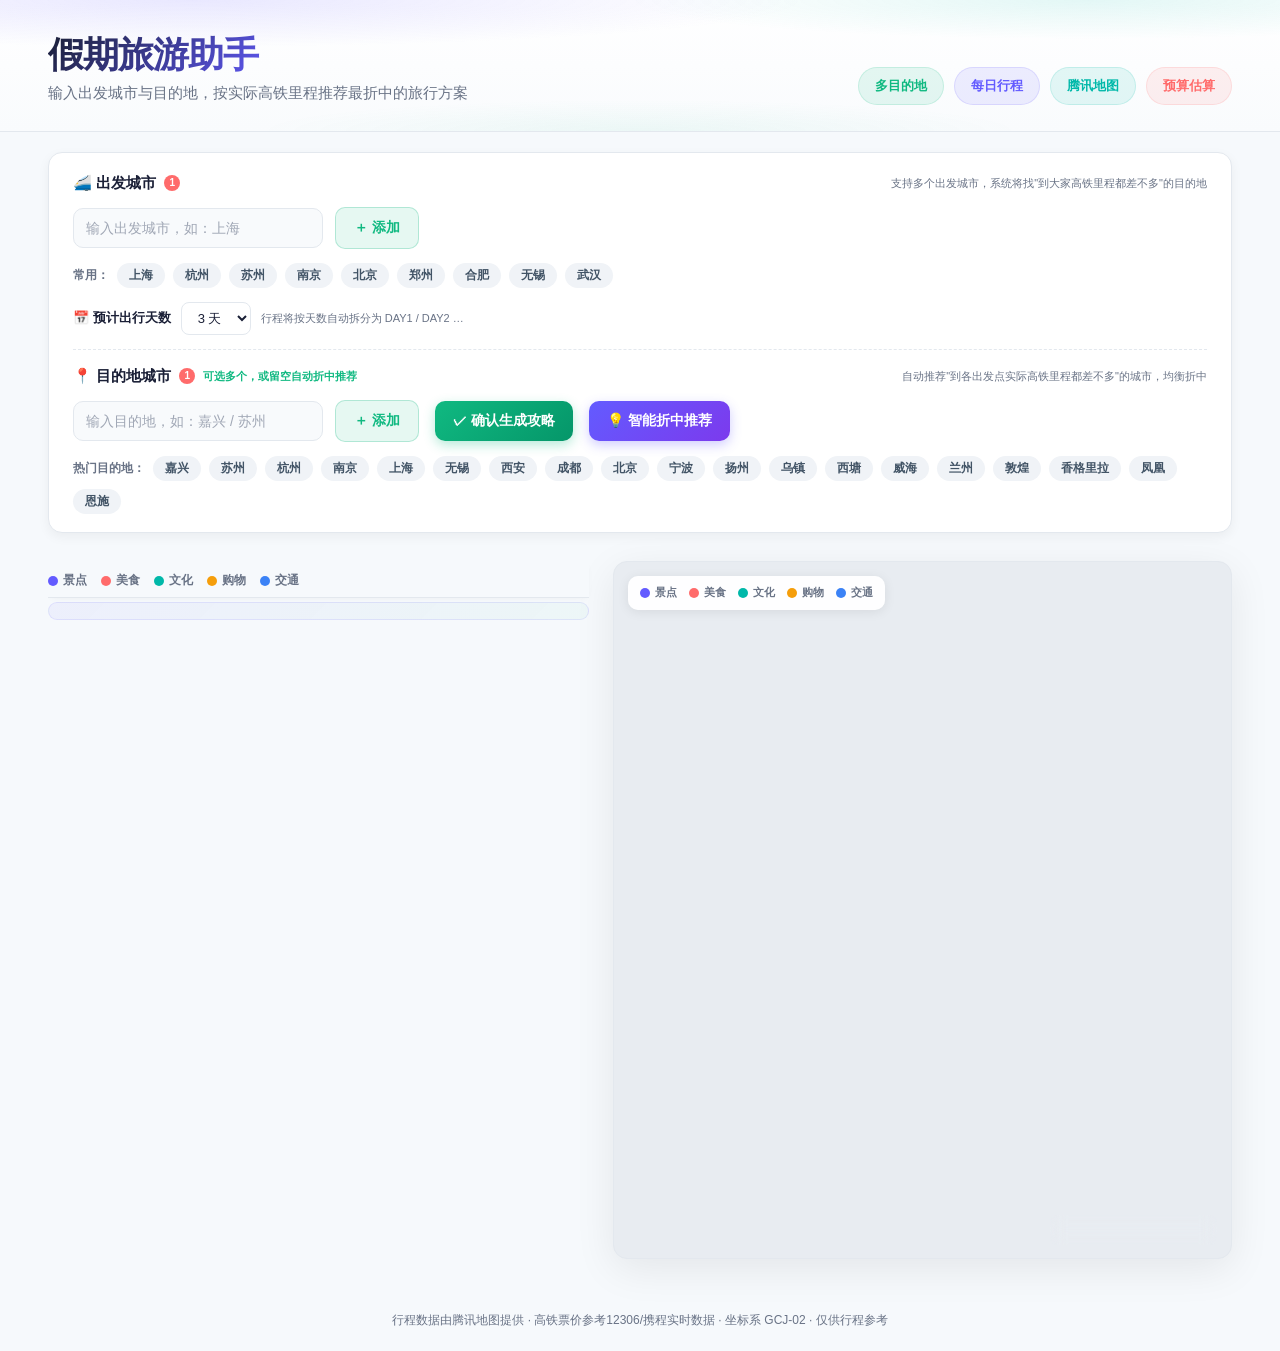
==== commit cb372d50: "feat(travel): 新增5城（邵阳/泸州/菏泽/保山/白城），241→246城" ====
--- a/travel-assistant/index.html
+++ b/travel-assistant/index.html
@@ -687,6 +687,9 @@
       {time:"10:00",name:"河南博物院",cat:"culture",lat:34.75928,lng:113.77915,addr:"",budget:0,dur:"2.5h",desc:"贾湖骨笛、莲鹤方壶"},
       {time:"13:00",name:"嵩山少林寺",cat:"culture",lat:34.50698,lng:112.94134,addr:"",budget:80,dur:"3h",desc:"禅宗祖庭，功夫发源地"},
       {time:"16:30",name:"二七纪念塔",cat:"culture",lat:34.75928,lng:113.77915,addr:"",budget:0,dur:"1h",desc:"郑州地标"},
+      {time:"08:30",name:"中岳庙·太室阙",cat:"culture",lat:34.45600,lng:113.05800,addr:"登封市嵩阳大道",budget:30,dur:"2h",transit:"郑州东站乘郑登洛城际约1h",desc:"五岳之中岳庙前身，秦汉祭祀嵩山神圣地。中岳庙汉代太室阙为现存最古石阙之一，庙内古柏参天碑刻林立，宋代铁人守门千年。"},
+      {time:"11:00",name:"嵩阳书院·将军柏",cat:"culture",lat:34.49100,lng:113.10300,addr:"登封市嵩阳书院",budget:25,dur:"1.5h",transit:"中岳庙打车约15min",desc:"北宋四大书院之首，程朱理学发源地之一。院中汉封将军柏树龄4500年，传为汉武帝亲封三品官阶，千年古木遮天蔽日。"},
+      {time:"14:30",name:"嵩山卢崖瀑布·一线天",cat:"scenic",lat:34.46100,lng:113.04100,addr:"登封市卢崖寺景区",budget:50,dur:"3h",transit:"嵩阳书院打车约20min",desc:"中岳嵩山主峰之一，瀑布群落差百余米飞泻而下。卢崖寺唐代遗存，一线天峡谷清幽，夏日避暑胜境。"}
     ]
   },
   "洛阳":{
@@ -696,6 +699,9 @@
       {time:"09:45",name:"龙门石窟",cat:"culture",lat:34.55425,lng:112.47706,addr:"",budget:90,dur:"3h",desc:"世界遗产卢舍那大佛"},
       {time:"13:30",name:"白马寺",cat:"culture",lat:34.72184,lng:112.60549,addr:"",budget:35,dur:"1.5h",desc:"中国第一古刹"},
       {time:"15:30",name:"丽景门·洛邑古城",cat:"food",lat:34.72184,lng:112.60549,addr:"",budget:60,dur:"1.5h",desc:"水席、牡丹燕菜"},
+      {time:"08:00",name:"栾川老君山·金顶道观群",cat:"scenic",lat:33.74200,lng:111.64200,addr:"栾川县老君山风景区",budget:100,dur:"5h",transit:"洛阳龙门站乘班车约3h或自驾2h",desc:"八百里伏牛山主峰，海拔2217米云顶金殿。道教始祖老子归隐地，金顶道观群云海日出震撼。峰林栈道穿林，玻璃观景台俯瞰伏牛群峰。"},
+      {time:"14:00",name:"老君山追梦谷·十里画屏",cat:"scenic",lat:33.75500,lng:111.65200,addr:"栾川县老君山追梦谷",budget:60,dur:"3h",transit:"金顶索道下站步行10min",desc:"老君山后山幽谷，溪潭瀑布串联成线。十里画屏奇峰怪石，伏牛山水经典，世外桃源般的清凉之地。"},
+      {time:"18:00",name:"栾川鸡冠洞·地下银河",cat:"cave",lat:33.78900,lng:111.62100,addr:"栾川县鸡冠洞景区",budget:80,dur:"2h",transit:"老君山打车约30min",desc:"北国第一洞府，喀斯特溶洞群规模宏大。洞内石笋石柱如林，玉柱潭灯光映衬，地下银河奇幻壮美。"}
     ]
   },
   "开封":{
@@ -2134,7 +2140,9 @@
       {time:"10:30",name:"郭亮村挂壁公路",cat:"scenic",lat:35.730000,lng:113.620000,addr:"辉县市沙窑乡",budget:80,dur:"3h",transit:"驱车约1.5h",desc:"13位村民钢钎铁锤凿出的绝壁长廊，「世界最险要十条路」之一，天窗望去红岩绝壁千仞，太行魂在此。"},
       {time:"14:00",name:"八里沟",cat:"scenic",lat:35.600000,lng:113.650000,addr:"辉县市上八里镇",budget:80,dur:"3h",transit:"驱车约40min",desc:"太行山水精华，天河瀑布自红石河跌落百米，抱犊桥下潭瀑相连，「太行之魂、中华风骨」名不虚传。"},
       {time:"17:30",name:"宝泉秘境",cat:"scenic",lat:35.380000,lng:113.330000,addr:"辉县市薄壁镇",budget:78,dur:"2.5h",transit:"驱车约1h",desc:"太行翡翠，见龙瀑落差320米如白练垂天，游龙湾碧水蜿蜒谷底，玻璃观景台悬空看千尺红崖。"},
-      {time:"20:00",name:"平原博物院·夜宵",cat:"food",lat:35.310000,lng:113.880000,addr:"红旗区平原路",budget:80,dur:"2h",transit:"驱车约1h",desc:"回市区看平原博物院馆藏商周青铜，再寻一家红焖羊肉老店，臧营桥烧鸡配冰啤酒，新乡人的待客之道。"}
+      {time:"20:00",name:"平原博物院·夜宵",cat:"food",lat:35.310000,lng:113.880000,addr:"红旗区平原路",budget:80,dur:"2h",transit:"驱车约1h",desc:"回市区看平原博物院馆藏商周青铜，再寻一家红焖羊肉老店，臧营桥烧鸡配冰啤酒，新乡人的待客之道。"},
+      {time:"09:30",name:"宝泉大峡谷·崖上玻璃栈道",cat:"scenic",lat:35.50800,lng:113.54800,addr:"辉县市宝泉旅游度假区",budget:118,dur:"4h",transit:"新乡市区驱车约1.5h",desc:"太行山秘境宝泉景区核心，大峡谷碧水丹山。崖上玻璃栈道悬于百米峭壁，飞瀑流泉与红石峡谷相映，南太行精品山水。"},
+      {time:"15:00",name:"宝泉水库·游船观湖",cat:"scenic",lat:35.52000,lng:113.55500,addr:"辉县市宝泉水库",budget:80,dur:"3h",transit:"大峡谷步行至码头约15min",desc:"高山平湖翡翠碧玉，游船环湖赏奇峰倒影。宝泉湖两岸峡谷幽深，水面如镜映太行赤壁，南太行小漓江美誉。"}
     ]
   },
 "嘉峪关":{
@@ -3044,6 +3052,116 @@
       {time:"13:00",name:"牛巴+生料粉",cat:"food",lat:22.65500,lng:110.18000,addr:"玉州区",budget:40,dur:"1.5h",transit:"驱车约1h回市区",desc:"玉林牛巴肉干咸香配米粉，桂东南早餐代表，生料粉鲜肉现煮热气腾腾。"},
       {time:"15:30",name:"云天民俗文化世界",cat:"museum",lat:22.66500,lng:110.19500,addr:"玉州区佛子山",budget:130,dur:"2.5h",transit:"驱车约15min",desc:"巨型青铜浮雕+木雕石雕艺术殿堂，海峡两岸文化同根同源展示，独具匠心。"},
       {time:"17:30",name:"玉东湖·江南公园夜景",cat:"riverside",lat:22.70000,lng:110.18000,addr:"玉州区",budget:0,dur:"1.5h",transit:"驱车约10min",desc:"玉东湖畔岭南风情园林，桥廊亭台霓虹倒影，水城夜色温润如玉。"}
+    ]
+  },
+
+  "许昌":{
+    theme:"曹魏故都·钧瓷之乡",
+    pois:[
+      {time:"08:50",name:"许昌东站",cat:"transit",lat:34.03350,lng:113.88900,addr:"建安区许州路",budget:0,dur:"0.5h",transit:"抵达出发点",desc:"京广高铁中间站，出站公交直达老城曹魏片区。"},
+      {time:"09:40",name:"春秋楼·文庙",cat:"ancient",lat:34.02400,lng:113.85400,addr:"魏都区文庙街",budget:25,dur:"1.5h",transit:"公交约25min",desc:"关羽秉烛夜读春秋处，清代楼阁与春秋碑廊相映，关公文化祖庭之一。"},
+      {time:"11:40",name:"曹魏古城·老十字街",cat:"food",lat:34.01950,lng:113.84600,addr:"魏都区南大街",budget:40,dur:"1.5h",transit:"步行约10min",desc:"仿汉魏风格古城街区，王洛猪蹄、禹州杂炣、热豆腐汤老店云集。"},
+      {time:"14:00",name:"神垕古镇",cat:"town",lat:34.07400,lng:113.22800,addr:"禹州市神垕镇",budget:0,dur:"3h",transit:"驱车约1h",desc:"千年钧瓷之都，老街窑口林立，可观开窑、亲手拉坯，火与土的窑变传奇。"},
+      {time:"18:30",name:"曹魏古城夜景·护城河",cat:"riverside",lat:34.02100,lng:113.84400,addr:"魏都区护城河环线",budget:0,dur:"1.5h",transit:"驱车约50min返城",desc:"夜幕下城门与角楼灯火连绵，护城河画舫夜游，魏都风华一眼千年。"}
+    ]
+  },
+
+  "商丘":{
+    theme:"三商之源·归德古郡",
+    pois:[
+      {time:"08:40",name:"商丘站",cat:"transit",lat:34.41450,lng:115.65250,addr:"梁园区站前路",budget:0,dur:"0.5h",transit:"抵达出发点",desc:"陇海铁路与郑徐高铁交汇，公交直达古城南门。"},
+      {time:"09:40",name:"商丘古城·归德府城墙",cat:"ancient",lat:34.36100,lng:115.64900,addr:"睢阳区中山大街",budget:70,dur:"3h",transit:"公交约40min",desc:"明归德府城内城外湖，八卦城格局保存完好，登城墙环望城湖相依。"},
+      {time:"13:00",name:"古城美食·大有丰",cat:"food",lat:34.36000,lng:115.65200,addr:"睢阳区古城内",budget:35,dur:"1.5h",transit:"步行约5min",desc:"水激馍外脆里糯、垛子羊肉紧实咸香，配一碗啥汤暖胃开怀。"},
+      {time:"15:00",name:"应天书院",cat:"culture",lat:34.36000,lng:115.65650,addr:"睢阳区古城南湖畔",budget:30,dur:"1.5h",transit:"步行约10min",desc:"北宋四大书院之首，范仲淹在此求学执教，湖畔书声犹在耳畔。"},
+      {time:"17:30",name:"阏伯台·火神台暮色",cat:"ancient",lat:34.36800,lng:115.64000,addr:"睢阳区平原路",budget:30,dur:"1.5h",transit:"公交约20min",desc:"四千五百年观星台，中华火文化发源地，夕阳下高台剪影苍茫厚重。"}
+    ]
+  },
+
+  "六安":{
+    theme:"红色热土·大别山门户",
+    pois:[
+      {time:"08:30",name:"六安站",cat:"transit",lat:31.74550,lng:116.52050,addr:"金安区312国道",budget:0,dur:"0.5h",transit:"抵达出发点",desc:"沪汉蓉铁路节点站，大别山北麓进山门户。"},
+      {time:"10:00",name:"天堂寨",cat:"mountain",lat:31.09300,lng:115.75800,addr:"金寨县天堂寨镇",budget:100,dur:"4h",transit:"驱车约1.5h",desc:"华东最后一片原始森林，瀑布群层层跌落，吴楚东南第一关云海翻涌。"},
+      {time:"15:00",name:"天堂寨吊锅宴",cat:"food",lat:31.10200,lng:115.76200,addr:"金寨县天堂寨镇街",budget:60,dur:"1.5h",transit:"景区下山即达",desc:"土鸡吊锅咕嘟冒泡，山笋干豆角层层码放，大别山待客最热乎的吃法。"},
+      {time:"17:00",name:"皖西大裂谷",cat:"scenic",lat:31.33000,lng:116.55000,addr:"金安区张店镇",budget:60,dur:"2h",transit:"驱车约1.5h",desc:"国内罕见直立裂谷，一线天岩缝仅容侧身，攀爬其间如入地心秘境。"},
+      {time:"20:00",name:"淠河夜景·月亮岛",cat:"riverside",lat:31.74200,lng:116.50500,addr:"裕安区淠河路",budget:0,dur:"1.5h",transit:"驱车约50min",desc:"淠河总干渠穿城而过，月亮岛湿地灯带渐次点亮，滨水夜跑散步皆宜。"}
+    ]
+  },
+
+  "抚顺":{
+    theme:"满韵清风·煤都记忆",
+    pois:[
+      {time:"08:30",name:"抚顺北站",cat:"transit",lat:41.88300,lng:123.89500,addr:"顺城区新华大街",budget:0,dur:"0.5h",transit:"抵达出发点",desc:"沈吉铁路与沈抚城际节点，沈阳出发半小时即达。"},
+      {time:"09:30",name:"抚顺战犯管理所旧址",cat:"culture",lat:41.88500,lng:123.87500,addr:"顺城区宁远街",budget:0,dur:"1.5h",transit:"公交约15min",desc:"末代皇帝溥仪改造之地，世界罕见战犯改造奇迹，历史现场震撼无声。"},
+      {time:"11:40",name:"麻辣拌·老字号",cat:"food",lat:41.88000,lng:123.89000,addr:"新抚区中央大街",budget:25,dur:"1h",transit:"公交约20min",desc:"抚顺人发明的小吃之王，酸甜辣混拌土豆片豆皮，一盆下肚酣畅淋漓。"},
+      {time:"14:00",name:"赫图阿拉城",cat:"ancient",lat:41.74550,lng:124.55800,addr:"新宾满族自治县永陵镇",budget:60,dur:"2.5h",transit:"驱车约1.5h",desc:"后金第一座都城，清王朝发祥地，汗宫大衙门与满族老街古意犹存。"},
+      {time:"18:30",name:"月牙岛生态公园夜色",cat:"riverside",lat:41.86500,lng:123.88000,addr:"望花区滨河路",budget:0,dur:"1.5h",transit:"驱车约1.5h返城",desc:"浑河湾内湿地小岛，音乐喷泉与跨河灯带交织，夏夜凉风穿岛而过。"}
+    ]
+  },
+
+  "百色":{
+    theme:"红色边城·鹅城秀水",
+    pois:[
+      {time:"08:40",name:"百色站",cat:"transit",lat:23.90500,lng:106.61500,addr:"右江区城东大道",budget:0,dur:"0.5h",transit:"抵达出发点",desc:"南昆铁路中间站，云桂通道上的桂西重镇。"},
+      {time:"09:30",name:"百色起义纪念园",cat:"culture",lat:23.90600,lng:106.62800,addr:"右江区城东路",budget:0,dur:"2h",transit:"公交约15min",desc:"邓小平领导百色起义的丰碑，纪念碑与纪念馆依山而立，俯瞰全城。"},
+      {time:"12:00",name:"解放街·粤味小吃",cat:"food",lat:23.89500,lng:106.61800,addr:"右江区解放街",budget:35,dur:"1.5h",transit:"公交约15min",desc:"百年骑楼老街，卷筒粉、甜云吞、芒叶糍粑，芒果季节满街果香。"},
+      {time:"14:30",name:"澄碧湖",cat:"scenic",lat:23.91000,lng:106.69000,addr:"右江区永乐镇",budget:60,dur:"2.5h",transit:"驱车约40min",desc:"高山湖泊碧如翡翠，孤岛星罗棋布，湖鲜鱼宴就着山水下饭。"},
+      {time:"18:00",name:"粤东会馆·三江口暮色",cat:"ancient",lat:23.89800,lng:106.62000,addr:"右江区解放街",budget:0,dur:"1.5h",transit:"驱车约40min返城",desc:"清代粤商会所雕梁画栋，鹅江澄碧河在暮色中交汇，晚霞漫天。"}
+    ]
+  },
+
+  "邵阳":{
+    theme:"宝庆古城·崀山丹霞",
+    pois:[
+      {time:"08:30",name:"邵阳站",cat:"transit",lat:27.22700,lng:111.46600,addr:"大祥区魏源广场",budget:0,dur:"0.5h",transit:"抵达出发点",desc:"娄邵铁路与怀邵衡铁路交汇，出站即魏源广场。"},
+      {time:"10:00",name:"崀山辣椒峰·骆驼峰",cat:"mountain",lat:26.32900,lng:110.83800,addr:"新宁县崀山镇",budget:108,dur:"3h",transit:"驱车约1.5h",desc:"丹霞魂辣椒峰擎天一柱，与骆驼峰隔谷相望，一线天石缝仰望天空成线。"},
+      {time:"13:30",name:"新宁血酱鸭·猪血丸子",cat:"food",lat:26.43100,lng:110.86200,addr:"新宁县城东风路",budget:50,dur:"1.5h",transit:"驱车约20min",desc:"血浆鸭浓香入骨，猪血丸子烟熏味足，配柴火饭一碗回到宝庆乡下。"},
+      {time:"15:30",name:"八角寨云海",cat:"scenic",lat:26.31600,lng:110.74900,addr:"新宁县崀山镇西部",budget:65,dur:"2.5h",transit:"驱车约25min",desc:"一脚跨两省的丹霞之巅，鲸鱼闹海石峰群在云雾中沉浮，栈道贴崖惊心动魄。"},
+      {time:"19:30",name:"资江北塔夜景",cat:"riverside",lat:27.25200,lng:111.46800,addr:"北塔区北塔路",budget:0,dur:"1.5h",transit:"驱车约1.5h返城",desc:"明代北塔立于资江北岸，夜灯勾勒塔影入水，对岸古城墙轮廓依稀。"}
+    ]
+  },
+
+  "泸州":{
+    theme:"中国酒城·江阳古韵",
+    pois:[
+      {time:"08:40",name:"泸州站",cat:"transit",lat:28.90000,lng:105.43700,addr:"龙马潭区红星路",budget:0,dur:"0.5h",transit:"抵达出发点",desc:"川南城际铁路枢纽，公交直达老城江阳片区。"},
+      {time:"09:40",name:"泸州老窖·国窖广场",cat:"culture",lat:28.87400,lng:105.43700,addr:"江阳区三星街",budget:50,dur:"2h",transit:"公交约25min",desc:"1573国宝窖池群持续酿造四百余年，亲手调一杯浓香型原酒，闻香识酒城。"},
+      {time:"12:00",name:"白糕·猪儿粑老店",cat:"food",lat:28.87000,lng:105.44300,addr:"江阳区慈善路",budget:25,dur:"1h",transit:"步行约10min",desc:"泸州白糕松泡绵甜，猪儿粑糯香裹肉馅，配一碗冰粉正好解辣。"},
+      {time:"14:00",name:"张坝桂圆林",cat:"scenic",lat:28.85500,lng:105.46800,addr:"江阳区张坝景区",budget:0,dur:"2.5h",transit:"驱车约15min",desc:"长江边百年桂圆林绵延十里，古树遮天，江风穿林，骑行步道皆宜。"},
+      {time:"17:30",name:"酒城滨江路夜景",cat:"riverside",lat:28.87000,lng:105.42800,addr:"江阳区滨江路",budget:0,dur:"1.5h",transit:"驱车约15min",desc:"长沱两江在此交汇，滨江路灯带顺江铺展，国窖大桥斜拉索灯光如琴弦。"}
+    ]
+  },
+
+  "菏泽":{
+    theme:"牡丹之都·水浒故里",
+    pois:[
+      {time:"08:40",name:"菏泽站",cat:"transit",lat:35.24200,lng:115.47800,addr:"牡丹区中华路",budget:0,dur:"0.5h",transit:"抵达出发点",desc:"京九铁路与新石铁路交汇，鲁西南门户。"},
+      {time:"09:30",name:"曹州牡丹园",cat:"scenic",lat:35.25800,lng:115.50300,addr:"牡丹区人民路",budget:75,dur:"3h",transit:"公交约20min",desc:"世界最大牡丹园，九大色系竞相绽放，谷雨前后花海绵延如霞似锦。"},
+      {time:"12:40",name:"单县羊肉汤·菏泽烧饼",cat:"food",lat:35.25000,lng:115.48000,addr:"牡丹区东方红大街",budget:35,dur:"1h",transit:"驱车约15min",desc:"单县羊肉汤白如奶、鲜而不膻，吊炉烧饼焦香分层，一碗一饼绝配。"},
+      {time:"14:30",name:"水浒好汉城",cat:"ancient",lat:35.55800,lng:115.94400,addr:"郓城县水浒路",budget:60,dur:"2.5h",transit:"驱车约1h",desc:"忠义堂前聚义鼓声起，宋代街市实景演出，刀光剑影里梦回梁山泊。"},
+      {time:"18:30",name:"曹州古城·环城河夜色",cat:"riverside",lat:35.24000,lng:115.49000,addr:"牡丹区环城河",budget:0,dur:"1.5h",transit:"驱车约1h返城",desc:"古城墙灯影倒映环城河，夜市烟火气升腾，曹州面人摊前孩童不散。"}
+    ]
+  },
+
+  "保山":{
+    theme:"滇西粮仓·咖啡飘香",
+    pois:[
+      {time:"08:40",name:"保山站",cat:"transit",lat:25.11500,lng:99.16100,addr:"隆阳区永昌路",budget:0,dur:"0.5h",transit:"抵达出发点",desc:"大瑞铁路与保山支线交汇，滇西重镇门户。"},
+      {time:"09:40",name:"太保公园·玉皇阁",cat:"scenic",lat:25.10800,lng:99.15200,addr:"隆阳区太保路",budget:0,dur:"2h",transit:"公交约15min",desc:"古城制高点俯瞰全城，明代玉皇阁气势恢宏，古树浓荫下晨练声声。"},
+      {time:"12:00",name:"火烧肉·小粒咖啡",cat:"food",lat:25.11000,lng:99.16000,addr:"隆阳区正阳南路",budget:40,dur:"1.5h",transit:"步行约10min",desc:"火烧肉细嫩带烟香，配一杯保山小粒咖啡果酸明亮，餐后正好清醒。"},
+      {time:"14:30",name:"青华海湿地公园",cat:"scenic",lat:25.13400,lng:99.20500,addr:"隆阳区青华街道",budget:0,dur:"2h",transit:"驱车约15min",desc:"永昌古湖重现，湖面倒映哀牢山余脉，候鸟季千羽翔集，环湖栈道惬意。"},
+      {time:"17:30",name:"板桥古镇·青龙街暮色",cat:"ancient",lat:25.16300,lng:99.09300,addr:"隆阳区板桥镇",budget:0,dur:"1.5h",transit:"驱车约25min",desc:"南方丝绸之路古驿站，百年老茶馆坐一天两元茶钱，暮色里马帮故事未尽。"}
+    ]
+  },
+
+  "白城":{
+    theme:"鹤乡湿地·草原水城",
+    pois:[
+      {time:"08:30",name:"白城站",cat:"transit",lat:45.61800,lng:122.83100,addr:"洮北区辽北路",budget:0,dur:"0.5h",transit:"抵达出发点",desc:"长白乌快速铁路终点，科尔沁草原东缘门户。"},
+      {time:"10:00",name:"向海湿地·鹤岛",cat:"scenic",lat:44.84300,lng:122.73100,addr:"通榆县向海乡",budget:60,dur:"3.5h",transit:"驱车约1.5h",desc:"丹顶鹤翩跹起舞，芦苇荡随风翻浪，湿地观鸟塔上视野无边无际。"},
+      {time:"14:00",name:"向海全鱼宴·杨麻子大饼",cat:"food",lat:44.84800,lng:122.72600,addr:"通榆县向海乡街",budget:60,dur:"1.5h",transit:"景区门口即达",desc:"沼泽鱼现捞现炖一锅鲜，大饼外酥里软蘸鱼汤，东北实在吃法管饱管香。"},
+      {time:"16:30",name:"莫莫格湿地观鸟",cat:"scenic",lat:45.85000,lng:123.35000,addr:"镇赉县莫莫格乡",budget:50,dur:"2h",transit:"驱车约1.5h",desc:"白鹤迁徙重要停歇地，秋季万鹤齐飞如白云卷动，摄影人的天堂。"},
+      {time:"20:00",name:"劳动公园·鹤鸣湖夜色",cat:"riverside",lat:45.62300,lng:122.84000,addr:"洮北区劳动公园",budget:0,dur:"1.5h",transit:"驱车约1.5h返城",desc:"湖面灯影随波，广场舞音乐与蛙鸣交织，草原小城的松弛夜晚。"}
     ]
   }
 
@@ -3451,10 +3569,10 @@
     legendBox.innerHTML+='<div class="legend-item"><span class="legend-dot" style="background:'+cats[k].color+'"></span>'+cats[k].name+'</div>';
   });
 
+  // 先渲染综合卡片（得出哪些点位真正排入了行程），再据此渲染地图，保证地图打点与行程一致
+  var usedIdx=renderCards(expanded, realDays);
   // 渲染综合地图（全城打点 + 连线）——即使地图异常也保证下方卡片正常渲染
-  try{ renderMap(order[0]+'综合线路',expanded,'串联线路'); }catch(e){ try{ if(typeof TMap!=='undefined'&&map)map.setCenter(new TMap.LatLng(34.7,114.3)); }catch(e2){} }
-  // 渲染综合卡片（按天分段，含各城点位与衔接）
-  renderCards(expanded, realDays);
+  try{ renderMap(order[0]+'综合线路',expanded,'串联线路',usedIdx); }catch(e){ try{ if(typeof TMap!=='undefined'&&map)map.setCenter(new TMap.LatLng(34.7,114.3)); }catch(e2){} }
   var totalBudget=expanded.reduce(function(s,p){return s+(p.budget||0)},0);
   document.getElementById('day-total').innerHTML=
     '<span>'+order.length+' 城 · '+expanded.length+' 个点位 · '+realDays+' 天</span><b>'+fmtMoney(totalBudget)+'</b>';
@@ -3695,12 +3813,12 @@
   ['scenic','food','culture','shopping','transport'].forEach(function(k){
     legendBox.innerHTML+='<div class="legend-item"><span class="legend-dot" style="background:'+cats[k].color+'"></span>'+cats[k].name+'</div>';
   });
-  // 渲染地图 POI（即使地图异常也保证下方卡片正常渲染）
-  try{ renderMap(dest,expanded,d.theme); }catch(e){ try{ if(typeof TMap!=='undefined'&&map)map.setCenter(new TMap.LatLng(d.pois[0].lat,d.pois[0].lng)); }catch(e2){} }
-  // 读取天数并按天分段渲染卡片
+  // 先渲染卡片（得出哪些点位真正排入了行程），再据此渲染地图，保证地图打点与行程一致
   var daysEl=document.getElementById('days-input');
   var days=daysEl?parseInt(daysEl.value,10)||1:1;
-  renderCards(expanded, days);
+  var usedIdx=renderCards(expanded, days);
+  // 渲染地图 POI（即使地图异常也保证下方卡片正常渲染）
+  try{ renderMap(dest,expanded,d.theme,usedIdx); }catch(e){ try{ if(typeof TMap!=='undefined'&&map)map.setCenter(new TMap.LatLng(d.pois[0].lat,d.pois[0].lng)); }catch(e2){} }
   document.getElementById('day-total').innerHTML=
     '<span>'+dest+' 共 '+expanded.length+' 个点位'+(linkTxt?'（含周边联动）':'')+' · 分 '+days+' 天游览</span><b>'+fmtMoney(expanded.reduce(function(s,p){return s+p.budget},0))+'</b>';
 }
@@ -3840,17 +3958,34 @@
     '</svg>';
   return 'data:image/svg+xml;charset=utf-8,'+encodeURIComponent(svg);
 }
-function renderMap(dest,pois,theme){
+/* 分类取色兜底：库内存在 cave/mountain/temple/transit 等未单独配色的分类（35 个点位），
+   直接取 cats[p.cat] 会抛错并中断整张地图的渲染，这里统一回退到相近分类色 */
+function catOf(p){
+  if(!p)return cats.scenic;
+  if(cats[p.cat])return cats[p.cat];
+  if(p.cat==='transit')return cats.transport;
+  if(p.cat==='museum'||p.cat==='temple'||p.cat==='ancient')return cats.culture;
+  return cats.scenic;
+}
+function renderMap(dest,pois,theme,usedIdx){
   if(typeof TMap==='undefined')return;
   if(marker){try{marker.setMap(null)}catch(e){}marker=null}
   if(polyline){try{polyline.setMap(null)}catch(e){}polyline=null}
   if(infoWin){try{infoWin.close()}catch(e){}}
   if(!pois||pois.length===0)return;
 
+  /* usedIdx：已排入主行程的点位下标；未排入的用灰色小标记区分（加游备选），
+     保证地图打点与左侧行程卡片一一对应，不再出现"地图有、行程无" */
+  var hasExtra=false;
   var styles={};
   pois.forEach(function(p,i){
-    var c=cats[p.cat].color;
-    styles['m'+i]=new TMap.MarkerStyle({width:36,height:48,anchor:{x:18,y:48},src:mkIcon(i+1,c)});
+    var isExtra=!!(usedIdx&&!usedIdx[i]);
+    if(isExtra)hasExtra=true;
+    var c=catOf(p).color;
+    styles['m'+i]=new TMap.MarkerStyle({
+      width:isExtra?28:36,height:isExtra?37:48,anchor:{x:isExtra?14:18,y:isExtra?37:48},
+      src:mkIcon(i+1,isExtra?'#9AA5B4':c)
+    });
   });
   var geos=pois.map(function(p,i){
     if(!p.lat||!p.lng)return null;
@@ -3861,12 +3996,22 @@
   marker.on('click',function(evt){
     if(evt.geometry&&evt.geometry.properties){var idx=evt.geometry.properties.index;flyTo(pois,idx);hlCard(idx);}
   });
-  var paths=geos.map(function(g){return g.position});
+  /* 连线只串主行程点位，备选点位不参与路线（避免路线绕行到未安排的点） */
+  var mainGeos=usedIdx?geos.filter(function(g){return usedIdx[g.properties.index];}):geos;
+  if(mainGeos.length<2)mainGeos=geos;
+  var paths=mainGeos.map(function(g){return g.position});
   polyline=new TMap.MultiPolyline({
     map:map,
     styles:{'r':new TMap.PolylineStyle({color:'rgba(255,77,79,.85)',width:4,borderWidth:2,borderColor:'#fff',lineCap:'round',dashArray:[0,0]})},
     geometries:[{id:'route',styleId:'r',paths:paths}]
   });
+  /* 图例补充"加游备选"说明 */
+  if(hasExtra){
+    var lb=document.getElementById('legend');
+    if(lb&&lb.innerHTML.indexOf('加游备选')<0){
+      lb.innerHTML+='<div class="legend-item"><span class="legend-dot" style="background:#9AA5B4"></span>加游备选</div>';
+    }
+  }
   fitBounds(pois);
 }
 /* ============ 每日时间轴重算：一天按完整24小时，各天独立从上午开始 ============ */
@@ -3876,9 +4021,9 @@
   if(m)return Math.round(parseFloat(m[1])*60);
   return 30;
 }
-function fmtHM(min){ /* 分钟 → "HH:MM" */
+function fmtHM(min){ /* 分钟 → "HH:MM"，超过 24h 自动取模，防止出现 27:43 等隔天时间 */
   min=Math.max(0,Math.round(min));
-  var h=Math.floor(min/60),m=min%60;
+  var h=Math.floor(min/60)%24,m=min%60;
   return (h<10?'0':'')+h+':'+(m<10?'0':'')+m;
 }
 /* 两点间市内交通分钟（Haversine × 25km/h 综合打车/公交，10~60min） */
@@ -3953,11 +4098,39 @@
   });
   var totalSights=groups.reduce(function(s,g){return s+g.sights.length},0);
 
-  /* 均衡分天：总景点平铺到每一天（保证每天节奏一致），不足 3 个/天的用"自由安排"补齐 */
+  /* 分天策略：
+     ① 单城市 / 天数不足以覆盖城市段数：按景点数平铺均分（原行为，单城结果完全一致）；
+     ② 跨城串联且天数 ≥ 城市段数：按"城市段"分天（每段至少 1 天，余下天数按各段景点数分配），
+        切分点严格落在城市边界 —— 否则会出现"DAY1 已在洛阳、DAY2 又从郑州出发去洛阳"的矛盾 */
   var shares=[];
   {
-    var base=Math.floor(totalSights/days), rem=totalSights%days;
-    for(var si=0;si<days;si++)shares.push(base+(si<rem?1:0));
+    var segIdx=[]; /* 有景点的城市段（被交通卡分隔） */
+    groups.forEach(function(g,gi){ if(g.sights.length)segIdx.push(gi); });
+    if(segIdx.length>1&&days>=segIdx.length){
+      var dAlloc={};segIdx.forEach(function(gi){dAlloc[gi]=1;});
+      var remD=days-segIdx.length;
+      var sortOrder=segIdx.slice().sort(function(a,b){return groups[b].sights.length-groups[a].sights.length;});
+      var dk=0;
+      while(remD>0){dAlloc[sortOrder[dk%sortOrder.length]]++;remD--;dk++;}
+      segIdx.forEach(function(gi){
+        var n=groups[gi].sights.length,dd=dAlloc[gi];
+        for(var x=0;x<dd;x++)shares.push(Math.floor(n/dd)+(x<n%dd?1:0));
+      });
+    }else{
+      var gal=groups.map(function(g){return g.sights.length;});
+      var gI=0,totLeft=totalSights,dayLeft=days;
+      for(var s=0;s<days;s++){
+        var quota=Math.ceil(totLeft/dayLeft);
+        var take=0;
+        while(take<quota&&gI<gal.length){
+          var leftQ=quota-take;
+          if(gal[gI]<=leftQ){take+=gal[gI];gal[gI]=0;gI++;}
+          else{take+=leftQ;gal[gI]-=leftQ;break;}
+        }
+        shares.push(take);
+        totLeft-=take;dayLeft--;
+      }
+    }
   }
 
   /* 展平为队列原子：tr（交通）/sight（景点），保留城市分组边界 */
@@ -3970,6 +4143,18 @@
   var anchor=null; /* 前一天最后位置，作为次日排序起点 */
   var freeIdx=0; /* 自由安排模板轮换指针 */
   var segments=[];
+  var skipped=[]; /* 因时间/天数限制未排入主行程的点位（统一列入"加游备选"，保证与地图打点一致） */
+  var aGi={}; /* 景点 POI 下标 → 所属"城市段"编号（与 groups 索引一致，用于把午餐候选限定在同一段内） */
+  {
+    var gCur=-1;
+    pois.forEach(function(p,pi){
+      if(p.cat==='transport'){gCur++;}
+      else{
+        if(gCur<0)gCur=0;
+        if(p.cat!=='food')aGi[pi]=gCur;
+      }
+    });
+  }
 
   for(var s=0;s<days;s++){
     var atoms=[],cnt=0;
@@ -3979,11 +4164,22 @@
       if(a.type==='sight')cnt++;
     }
     var nReal=atoms.filter(function(x){return x.type==='sight'}).length;
+    /* 本天午餐候选：只在本天所涉"城市段"的美食里挑，避免在 A 城游览却推荐 B 城的餐厅（跨城取菜） */
+    var dayFoods=[];
+    {
+      var daySeg={};
+      atoms.forEach(function(a){ if(a.type==='sight'&&a.gi!==undefined)daySeg[a.gi]=1; });
+      Object.keys(daySeg).forEach(function(k){
+        var gd=groups[k];
+        if(gd&&gd.foods)gd.foods.forEach(function(f){dayFoods.push(f);});
+      });
+    }
     /* 真实景点不足 3 个的天，用"自由安排"推荐卡补齐（模板可循环），保证每天有完整行程 */
     var fillers=[];
     for(var fj=0;fj<Math.max(0,3-nReal);fj++)fillers.push(freeTpl[freeIdx++%freeTpl.length]);
     var hasPois=nReal>0||fillers.length>0;
     var items=[]; /* {p,kind,t} kind: tr/sight/lunch/hotel */
+    var dayEnd=9*60; /* 当天最后一项结束时刻（供收尾卡/备选卡使用） */
     if(hasPois){
       var curT=9*60,prev=anchor,lunchDone=false;
       /* 按原子流处理：连续景点段做贪心最近邻排序 */
@@ -3991,9 +4187,14 @@
       while(i<atoms.length){
         if(atoms[i].type==='tr'){
           var tr=atoms[i].p;
+          /* 游标已越过当天封顶（22:30）时，交通卡时刻一并钳制：
+             否则 fmtHM 取模会显示成次日凌晨（如 25:30 → 01:30），出现"20:15 → 01:30"的假时间轴 */
+          if(curT>22*60+30)curT=22*60+30;
           tr.dispTime=fmtHM(curT);
           items.push({p:tr,kind:'tr'});
           curT+=Math.max(60,parseDurMin(tr.dur))+30; /* 城际/到站缓冲 */
+          /* 跨城后整体不晚于 22:30，避免到达/衔接卡时间显示成次日 0X:XX（之前曾出现 00:19 / 01:04） */
+          if(curT>22*60+30)curT=22*60+30;
           prev=tr;i++;
           continue;
         }
@@ -4006,13 +4207,18 @@
               .sort(function(a,b){if(a.n!==b.n)return a.n?1:-1;return a.idx-b.idx;})
               .map(function(x){return x.p;});
         run.forEach(function(p){
+          /* 22:00 后不再排入主行程（避免累加跨越隔天），超出的点位转入"加游备选"而非直接丢弃 */
+          if(curT>=22*60){skipped.push(p);return;}
           var tt=transitMin(prev,p);
-          /* 午餐窗口 11:40-14:00：先插午餐再进景点（超 14:00 不再插午餐，交给兜底逻辑） */
-          if(!lunchDone&&curT+tt>=11*60+40&&curT+tt<=14*60){
+          /* 午餐窗口：即将进入午餐时段（11:40 起）且当天尚未用餐时，先就近用餐再进景点。
+             上界用 curT<14:30（而非"到点后仍 ≤14:00"）：故宫等 3h 长景点会把游标推到 14:00 左右，
+             旧条件会直接跳过午餐，导致库内美食 POI 排不进行程（只出现在地图上）。
+             lt=curT+min(tt,20) 恒 ≥ curT，保证时间轴单调不倒退 */
+          if(!lunchDone&&curT<14*60+30&&curT+tt>=11*60+40){
             var lt=curT+Math.min(tt,20);
             var best=null,bd=Infinity;
-            pois.forEach(function(f){
-              if(f.cat!=='food'||usedFood[pois.indexOf(f)])return;
+            dayFoods.forEach(function(f){
+              if(usedFood[pois.indexOf(f)])return;
               var d=transitMin(prev,f);if(d<bd){bd=d;best=f;}
             });
             var bestIdx=best?pois.indexOf(best):-1;
@@ -4037,13 +4243,13 @@
       /* 夜市/夜景类放到当天最后；当天时间过晚则不再追加 */
       fillers.sort(function(a,b){return (a.name.indexOf('夜市')>=0?1:0)-(b.name.indexOf('夜市')>=0?1:0);});
       fillers.forEach(function(tp){
-        if(curT>17*60+30)return; /* 17:30 后不再安排新项目 */
+        if(curT>=22*60)return; /* 22:00 后不再追加任何项目（22:00 截断） */
         var tt=30;
         if(!lunchDone&&curT+tt>=11*60+40&&curT+tt<=14*60){
           var lt=curT+Math.min(tt,20);
           var bestF=null,bdF=Infinity;
-          pois.forEach(function(f){
-            if(f.cat!=='food'||usedFood[pois.indexOf(f)])return;
+          dayFoods.forEach(function(f){
+            if(usedFood[pois.indexOf(f)])return;
             var d=transitMin(prev,f);if(d<bdF){bdF=d;bestF=f;}
           });
           var bfI=bestF?pois.indexOf(bestF):-1;
@@ -4061,12 +4267,15 @@
         items.push({p:{name:tp.name,cat:'free',dur:tp.dur,synthetic:true,desc:tp.desc},kind:'free',t:fmtHM(curT)});
         curT+=parseDurMin(tp.dur)+15;
       });
-      /* 兜底午餐（全天未插入午餐时，补在 11:30-13:00 窗口） */
-      if(!lunchDone){
-        var lt2=Math.min(Math.max(curT,11*60+30),13*60);
+      /* 兜底午餐（全天未插入午餐时补在合适时段）
+         保护：curT≥14:30 表示当天午餐窗口已过（如故宫 3h 等长景点把行程推到下午），
+         不再硬塞午餐，避免"20:00 后跟着 13:00"的时间倒序。
+         插入时刻取 lt2=max(curT,11:30)，恒 ≥ 当天已排内容结束时刻，天然保证时间单调 */
+      if(!lunchDone&&curT<14*60+30){
+        var lt2=Math.max(curT,11*60+30);
         var best2=null,bd2=Infinity;
-        pois.forEach(function(f,fi){
-          if(f.cat!=='food'||usedFood[fi])return;
+        dayFoods.forEach(function(f){
+          if(usedFood[pois.indexOf(f)])return;
           var d=transitMin(prev,f);if(d<bd2){bd2=d;best2=f;}
         });
         var bi2=best2?pois.indexOf(best2):-1;
@@ -4078,13 +4287,54 @@
         }
         curT=lt2+60;
       }
-      /* 住宿区域推荐（基于当天最后景点） */
-      var ht=curT+20;
-      var hn=((prev&&prev.name)?prev.name.replace(/·.*/,'')+' 一带':'市中心/车站一带');
-      items.push({p:{name:hn,cat:'hotel',dur:'休整',synthetic:true,anchor:prev},kind:'hotel',t:fmtHM(ht)});
+      /* 住宿区域推荐（基于当天最后景点）
+         保护：curT<17:00（行程太早）或 curT≥22:00（已深夜）则不推住宿卡，避免显示错位 */
+      if(curT>=17*60&&curT<22*60){
+        var ht=curT+20;
+        var hn=((prev&&prev.name)?prev.name.replace(/·.*/,'')+' 一带':'市中心/车站一带');
+        items.push({p:{name:hn,cat:'hotel',dur:'休整',synthetic:true,anchor:prev},kind:'hotel',t:fmtHM(ht)});
+      }
       anchor=prev;
+      dayEnd=curT;
     }
-    segments.push({day:s+1,items:items,hasPois:hasPois,nSight:nReal,nFree:fillers.length});
+    segments.push({day:s+1,items:items,hasPois:hasPois,nSight:nReal,nFree:fillers.length,endT:dayEnd});
+  }
+
+  /* ===== 与地图打点一一对应：队列剩余的交通卡（如"返程"）补到当天末尾 ===== */
+  var lastSeg=null;
+  for(var li=segments.length-1;li>=0;li--){ if(segments[li].hasPois){lastSeg=segments[li];break;} }
+  if(queue.length&&lastSeg){
+    queue.forEach(function(a){
+      if(a.type!=='tr')return;
+      var tr=a.p;
+      var tv=Math.min(22*60+30,Math.max(9*60,(lastSeg.endT||18*60)+30));
+      tr.dispTime=fmtHM(tv);
+      lastSeg.items.push({p:tr,kind:'tr'});
+      lastSeg.endT=Math.max(lastSeg.endT||0,tv);
+    });
+  }
+
+  /* ===== 汇总已排入主行程的点位下标 ===== */
+  var usedIdx={};
+  segments.forEach(function(sg){
+    sg.items.forEach(function(it){
+      if(it.p&&!it.p.synthetic){var oi=pois.indexOf(it.p);if(oi>=0)usedIdx[oi]=1;}
+    });
+  });
+  /* 未排入主行程的点位统一归入"加游备选"：剩余队列（天数不足）+ 未入行程的点位（含未用作午餐的美食），
+     避免出现"地图上有标记、行程里找不到"的错位 */
+  queue.forEach(function(a){ if(a.type==='sight'&&a.p&&skipped.indexOf(a.p)<0)skipped.push(a.p); });
+  pois.forEach(function(p,pi){
+    if(p.cat!=='transport'&&!usedIdx[pi]&&skipped.indexOf(p)<0)skipped.push(p);
+  });
+  if(skipped.length){
+    var extraItems=[];
+    skipped.forEach(function(p){
+      if(!p)return;
+      delete p.dispTime; /* 备选点位不参与时间轴，卡片显示"加游" */
+      extraItems.push({p:p,kind:'extra'});
+    });
+    segments.push({day:0,items:extraItems,hasPois:true,isExtra:true,nSight:0,nFree:0});
   }
 
   var globalIdx=0; // 用于动画延迟（仅视觉，不影响 index）
@@ -4093,7 +4343,9 @@
     var segBudget=seg.items.reduce(function(s,it){return s+(it.p.budget||0)},0);
     var dh=document.createElement('div');
     dh.className='seg-head';
-    dh.innerHTML='<span class="seg-day">DAY '+seg.day+'</span><span class="seg-meta">'+
+    dh.innerHTML=seg.isExtra
+      ? '<span class="seg-day">加游备选</span><span class="seg-meta">'+seg.items.length+' 个点位 · 主行程时间有限未排入 · 点击卡片可定位地图</span>'
+      : '<span class="seg-day">DAY '+seg.day+'</span><span class="seg-meta">'+
       (seg.hasPois?(seg.nSight+' 个景点'+(seg.nFree?' + '+seg.nFree+' 项自由安排':'')+' · 含午餐/住宿推荐 · 预算 '+fmtMoney(segBudget)):'自由活动 / 机动时间')+
       '</span>';
     box.appendChild(dh);
@@ -4115,23 +4367,25 @@
     seg.items.forEach(function(it){
       var p=it.p;
       var isSyn=!!p.synthetic;
-      var c=(p.cat==='hotel')?hotelCat:(p.cat==='free'?freeCat:(cats[p.cat]||cats.scenic));
+      var c=(p.cat==='hotel')?hotelCat:(p.cat==='free'?freeCat:catOf(p));
       var origIdx=isSyn?-1:pois.indexOf(p);
       var el=document.createElement('div');
       el.className='card';el.style.setProperty('--cc',c.color);
       if(isSyn)el.style.border='1.5px dashed '+c.color+'66'; /* 推荐卡虚线边框 */
       el.style.animationDelay=(globalIdx*60)+'ms';
-      var timeStr=isSyn?(it.t||'--'):(p.dispTime||p.time);
-      var kindName=(it.kind==='lunch')?'午餐':(it.kind==='hotel')?'住宿':(it.kind==='free'?'自由':c.name);
+      var timeStr=(it.kind==='extra')?'加游':(isSyn?(it.t||'--'):(p.dispTime||p.time));
+      var kindName=(it.kind==='lunch')?'午餐':(it.kind==='hotel')?'住宿':(it.kind==='free'?'自由':(it.kind==='extra'?'备选':c.name));
+      var tagName=(it.kind==='extra')?'加游备选':(kindName+'推荐');
       var desc=p.desc;
       if(isSyn&&it.kind==='lunch')desc='午餐时段，就近选择老字号或商场餐饮层，用餐约 1 小时，饭后稍作休整再出发。';
       if(isSyn&&it.kind==='hotel')desc='当日行程集中于此区域，推荐就近入住，省去往返交通。周边餐饮配套通常也较完善，次日出发更从容。';
+      if(it.kind==='extra')desc='主行程时间有限未排入，可作为加游备选：延长半日/一天即可顺路前往（点击卡片可定位地图）。'+(desc||'');
       el.innerHTML=
         (isSyn?'':'<span class="goto">📍 地图定位</span>')+
         '<div class="card-l"><div class="t-badge">'+timeStr+'</div><div class="t-sub">'+kindName+'</div><div class="t-dot"></div></div>'+
         '<div class="card-m">'+
           '<div class="card-top">'+(isSyn?'':'<span class="seq-num">'+(origIdx+1)+'</span>')+
-            '<span class="cat-tag" style="background:'+c.bg+';color:'+c.color+'">'+kindName+'推荐</span><span class="p-name">'+p.name+'</span></div>'+
+            '<span class="cat-tag" style="background:'+c.bg+';color:'+c.color+'">'+tagName+'</span><span class="p-name">'+p.name+'</span></div>'+
           (p.transit?'<div class="transit-line">🚌 '+p.transit+'</div>':'')+
           (desc?'<p class="p-desc">'+desc+'</p>':'')+
           '<div class="card-bot">'+
@@ -4150,9 +4404,10 @@
     });
   });
   activeIdx=-1;
+  return usedIdx; /* 已排入主行程的点位下标，供 renderMap 区分主行程/加游备选样式 */
 }
 function flyTo(pois,idx){
-  var p=pois[idx],c=cats[p.cat],tgt=new TMap.LatLng(p.lat,p.lng);
+  var p=pois[idx],c=catOf(p),tgt=new TMap.LatLng(p.lat,p.lng);
   if(infoWin&&p.desc){
     try{
       infoWin.setPosition(tgt);
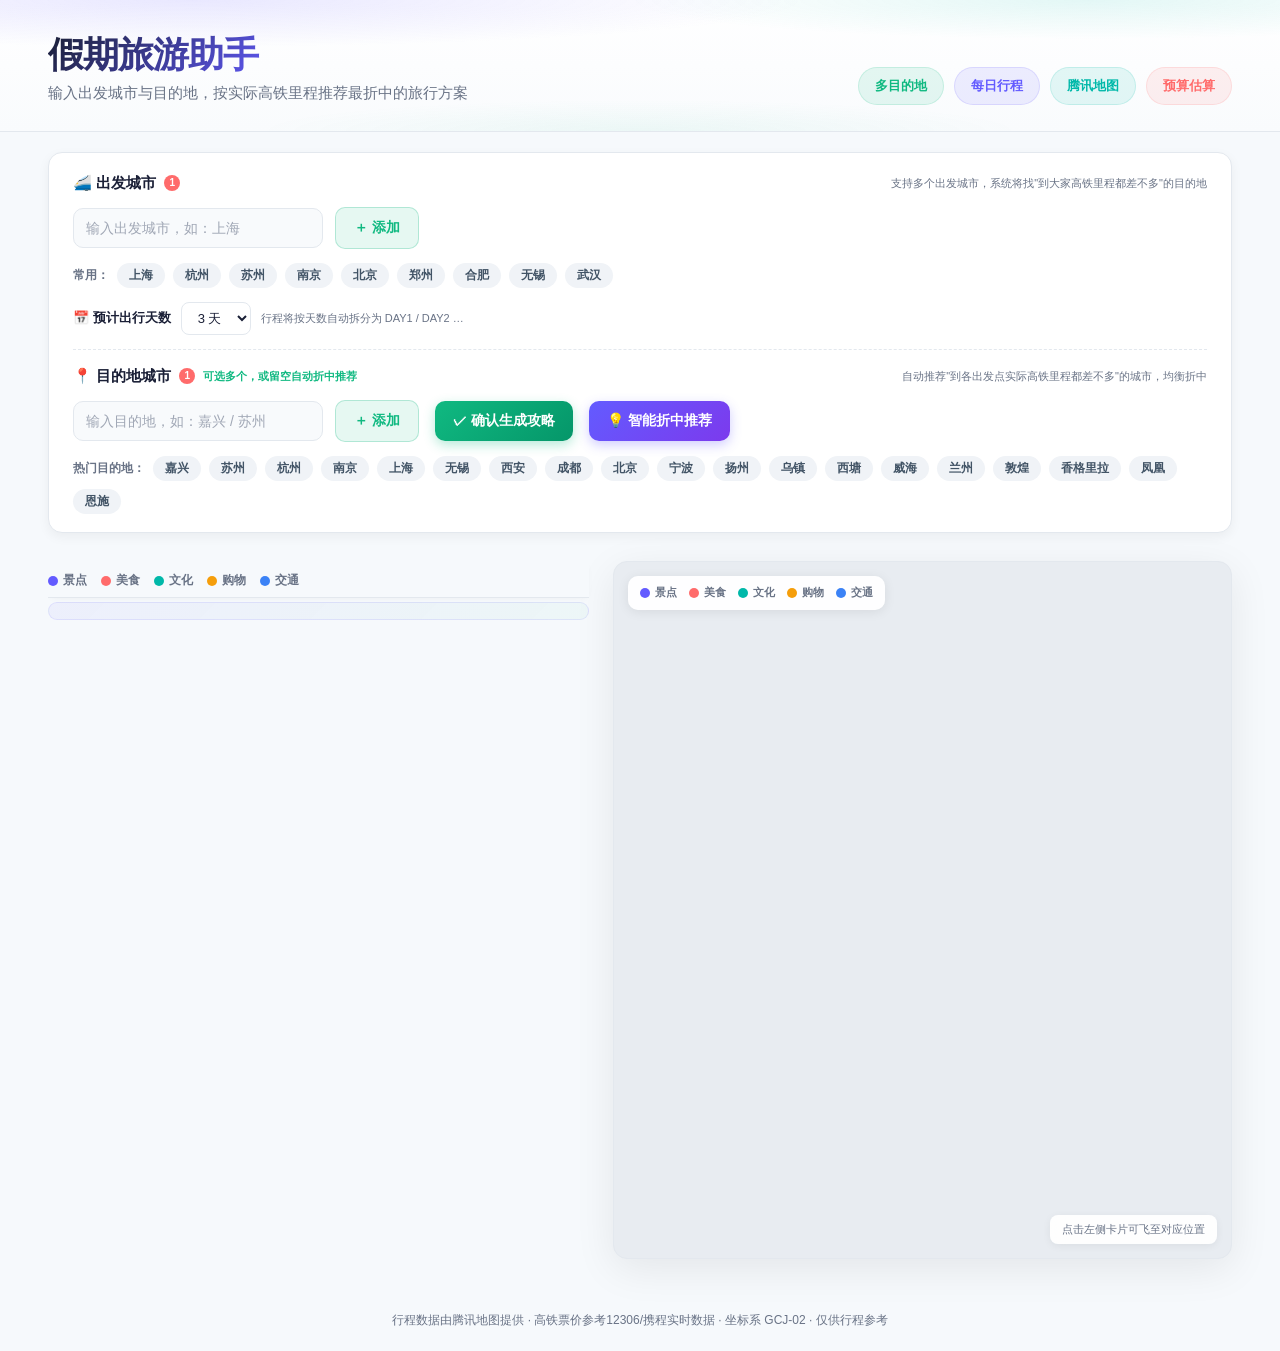
==== commit ccffb766: "feat(travel): 新增5城（怀化/德阳/临沧/邢台/周口），246→251城" ====
--- a/travel-assistant/index.html
+++ b/travel-assistant/index.html
@@ -3162,6 +3162,61 @@
       {time:"14:00",name:"向海全鱼宴·杨麻子大饼",cat:"food",lat:44.84800,lng:122.72600,addr:"通榆县向海乡街",budget:60,dur:"1.5h",transit:"景区门口即达",desc:"沼泽鱼现捞现炖一锅鲜，大饼外酥里软蘸鱼汤，东北实在吃法管饱管香。"},
       {time:"16:30",name:"莫莫格湿地观鸟",cat:"scenic",lat:45.85000,lng:123.35000,addr:"镇赉县莫莫格乡",budget:50,dur:"2h",transit:"驱车约1.5h",desc:"白鹤迁徙重要停歇地，秋季万鹤齐飞如白云卷动，摄影人的天堂。"},
       {time:"20:00",name:"劳动公园·鹤鸣湖夜色",cat:"riverside",lat:45.62300,lng:122.84000,addr:"洮北区劳动公园",budget:0,dur:"1.5h",transit:"驱车约1.5h返城",desc:"湖面灯影随波，广场舞音乐与蛙鸣交织，草原小城的松弛夜晚。"}
+    ]
+  },
+
+  "怀化":{
+    theme:"雪峰山门户·洪商古韵",
+    pois:[
+      {time:"08:40",name:"怀化站",cat:"transit",lat:27.54700,lng:109.97800,addr:"鹤城区站前路",budget:0,dur:"0.5h",transit:"抵达出发点",desc:"沪昆铁路与焦柳铁路交汇，湘西门户枢纽。"},
+      {time:"10:00",name:"洪江古商城",cat:"ancient",lat:27.11000,lng:110.03800,addr:"洪江市沅江路",budget:102,dur:"3h",transit:"驱车约1h",desc:"明清湘西商贾辐辏之地，窨子屋连片七巷八会馆，每块青砖都是商道传奇。"},
+      {time:"13:30",name:"洪江血酱鸭",cat:"food",lat:27.11500,lng:110.04200,addr:"洪江市巫水路",budget:45,dur:"1.5h",transit:"步行约10min",desc:"血浆鸭浓香重辣，沅江鱼杂锅一锅蒸，烟火气就是洪商精神。"},
+      {time:"15:30",name:"黔阳古城·芙蓉楼",cat:"ancient",lat:27.19000,lng:110.15000,addr:"洪江市黔城镇",budget:0,dur:"2.5h",transit:"驱车约25min",desc:"唐代龙标县治，王昌龄在此留下洛阳亲友如相问的千古名句，文庙与南正街保存完好。"},
+      {time:"18:30",name:"太平溪·舞水夜色",cat:"riverside",lat:27.10500,lng:109.96500,addr:"鹤城区太平溪",budget:0,dur:"1.5h",transit:"驱车约50min返城",desc:"舞水河两岸霓虹倒映，侗族风雨桥影入水，河畔夜市烧烤滋滋冒烟。"}
+    ]
+  },
+
+  "德阳":{
+    theme:"古蜀之源·重装之都",
+    pois:[
+      {time:"08:40",name:"德阳站",cat:"transit",lat:31.12700,lng:104.39500,addr:"旌阳区站前路",budget:0,dur:"0.5h",transit:"抵达出发点",desc:"宝成铁路与西成高铁中间站，出站即达德阳主城。"},
+      {time:"09:40",name:"三星堆遗址博物馆",cat:"culture",lat:31.08500,lng:104.21300,addr:"广汉市三星堆镇",budget:72,dur:"4h",transit:"驱车约40min",desc:"沉睡三千年一醒惊天下的古蜀王国，青铜神树与太阳轮鸟昂首凝视游客。"},
+      {time:"14:00",name:"连山回锅肉·缠丝兔",cat:"food",lat:31.13000,lng:104.40000,addr:"旌阳区南街",budget:40,dur:"1h",transit:"驱车约40min返城",desc:"连山大刀回锅肉片大如扇，缠丝兔肉紧酱红咸香，配一碗酸辣醒神。"},
+      {time:"15:30",name:"白马关·庞统祠",cat:"ancient",lat:31.00500,lng:104.34000,addr:"罗江区白马关镇",budget:40,dur:"2h",transit:"驱车约30min",desc:"三国蜀道金雁桥遗址，凤雏先生落凤坡长眠之处，松柏森森犹闻战马嘶鸣。"},
+      {time:"18:30",name:"旌湖·彩虹桥夜色",cat:"riverside",lat:31.14000,lng:104.39000,addr:"旌阳区旌湖",budget:0,dur:"1.5h",transit:"驱车约30min返城",desc:"旌湖两岸绵延数公里，彩虹桥灯光随步移景换，德阳人夜跑散步首选。"}
+    ]
+  },
+
+  "临沧":{
+    theme:"佤乡秘境·滇红茶乡",
+    pois:[
+      {time:"08:30",name:"临沧站",cat:"transit",lat:23.88500,lng:100.08000,addr:"临翔区忙畔街道",budget:0,dur:"0.5h",transit:"抵达出发点",desc:"大临铁路与既有线交汇，云南西南门户。"},
+      {time:"10:00",name:"翁丁佤族原始群居村落",cat:"ancient",lat:23.42000,lng:99.09000,addr:"沧源佤族自治县翁丁村",budget:80,dur:"3h",transit:"驱车约2h",desc:"中国最后的原始部落，茅草屋牛头桩图腾遍布，木鼓房里能听到千年前的心跳。"},
+      {time:"14:00",name:"沧源崖画",cat:"scenic",lat:23.21500,lng:99.36500,addr:"沧源佤族自治县勐来乡",budget:30,dur:"1.5h",transit:"驱车约1h",desc:"三千年前先民手绘于崖壁的红色岩画，狩猎祭祀歌舞图案跨越时光未褪。"},
+      {time:"16:00",name:"佤族鸡肉烂饭",cat:"food",lat:23.43000,lng:99.11000,addr:"沧源县勐董镇",budget:50,dur:"1h",transit:"驱车约1h返沧源",desc:"酸竹笋烩鸡烂饭，米粒吸满鸡汤与香料，盛在竹筒里舀着吃最香。"},
+      {time:"19:00",name:"玉龙湖·临翔夜色",cat:"riverside",lat:23.89000,lng:100.08000,addr:"临翔区玉龙湖",budget:0,dur:"1.5h",transit:"驱车约3h返城",desc:"玉龙湖环湖灯带渐次亮起，佤文化广场篝火映天，云南边城的悠长夏夜。"}
+    ]
+  },
+
+  "邢台":{
+    theme:"太行明珠·邢襄古郡",
+    pois:[
+      {time:"08:30",name:"邢台站",cat:"transit",lat:37.08200,lng:114.50400,addr:"桥东区新华南路",budget:0,dur:"0.5h",transit:"抵达出发点",desc:"京广铁路与京广高铁中间站，冀南门户。"},
+      {time:"09:30",name:"崆山白云洞",cat:"scenic",lat:37.44000,lng:114.33000,addr:"临城县崆山村",budget:100,dur:"3h",transit:"驱车约1h",desc:"华北罕见喀斯特溶洞，石笋石花玉树琼林，被徐霞客称为仙境。"},
+      {time:"13:00",name:"内丘扁鹊庙",cat:"ancient",lat:37.29000,lng:114.51000,addr:"内丘县城西",budget:30,dur:"1.5h",transit:"驱车约40min",desc:"战国神医扁鹊封地，九龙柏与透影壁古碑并立，中医朝拜祖庭。"},
+      {time:"15:00",name:"黑家饺子·邢台锅贴",cat:"food",lat:37.07000,lng:114.50000,addr:"桥东区清风楼",budget:30,dur:"1h",transit:"驱车约40min返城",desc:"邢台黑家饺子皮薄馅大汁浓，锅贴外脆内嫩，蘸腊八醋是当地人最硬早餐。"},
+      {time:"17:30",name:"七里河·清风楼夜色",cat:"riverside",lat:37.07000,lng:114.53000,addr:"桥东区七里河畔",budget:0,dur:"1.5h",transit:"步行约15min",desc:"明代清风楼矗立街心，七里河两岸灯光勾勒古运河轮廓，夏夜凉风穿城而过。"}
+    ]
+  },
+
+  "周口":{
+    theme:"羲皇故都·龙湖新城",
+    pois:[
+      {time:"08:30",name:"周口站",cat:"transit",lat:33.62000,lng:114.64000,addr:"川汇区交通大道",budget:0,dur:"0.5h",transit:"抵达出发点",desc:"漯阜铁路与郑合高铁中间站，沙颍河畔港城。"},
+      {time:"09:40",name:"太昊陵·伏羲陵",cat:"ancient",lat:33.73000,lng:114.87000,addr:"淮阳区龙湖",budget:30,dur:"2h",transit:"驱车约40min",desc:"三皇之首太昊伏羲氏陵寝，统天殿与午朝门规模宏大，千年古柏苍劲参天。"},
+      {time:"12:00",name:"淮阳龙湖·画卦台",cat:"scenic",lat:33.72500,lng:114.87000,addr:"淮阳区龙湖",budget:0,dur:"1.5h",transit:"步行约10min",desc:"万亩龙湖环陵而居，画卦台前传说伏羲推演八卦，环湖柳荫下寻古思远。"},
+      {time:"14:00",name:"淮阳馄饨·邓城猪蹄",cat:"food",lat:33.73000,lng:114.87500,addr:"淮阳区新华大街",budget:30,dur:"1h",transit:"步行约10min",desc:"淮阳馄饨皮薄如蝉翼裹鲜肉，邓城猪蹄烂而不柴蒜香扑鼻，味从乡野。"},
+      {time:"18:00",name:"沙颍河·关帝庙夜色",cat:"riverside",lat:33.62500,lng:114.65000,addr:"川汇区沙颍河畔",budget:0,dur:"1.5h",transit:"驱车约40min返城",desc:"沙颍河明清时期航运枢纽，关帝庙山门与河堤灯影交织，港城老故事在水中流淌。"}
     ]
   }
 
